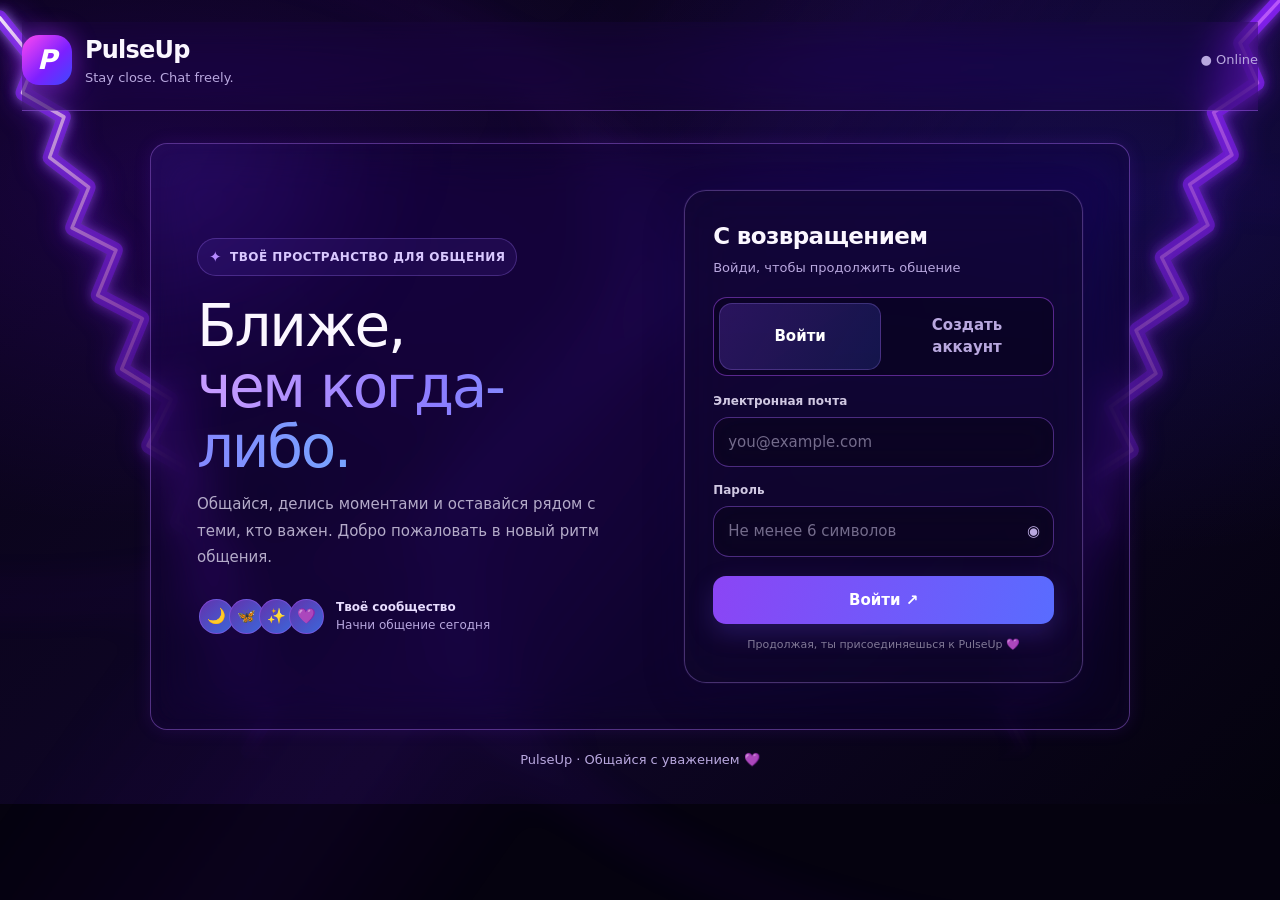
==== index.html @ d30b43d0 "Add files via upload" ====
<!DOCTYPE html>

<html lang="ru">

<head>

  <meta charset="UTF-8" />

  <meta name="viewport" content="width=device-width, initial-scale=1" />

  <meta name="theme-color" content="#101525" />

  <title>PulseUp — Messenger</title>

  <style>

    :root {
      color-scheme: dark;
      --bg: #090711;
      --panel: rgba(22, 17, 39, .76);
      --panel-solid: #171126;
      --text: #f8f5ff;
      --muted: #a9a0c2;
      --accent: #9b5cff;
      --accent2: #4e7cff;
      --border: rgba(183, 145, 255, .22);
      --field: rgba(8, 7, 18, .68);
      --bubble: rgba(47, 36, 75, .82);
      --shadow: 0 24px 90px rgba(0,0,0,.38);
    }
    * { box-sizing: border-box; }
    html { min-height: 100%; }
    body {
      margin: 0; min-height: 100vh; color: var(--text);
      background:
        radial-gradient(ellipse at 8% 12%, rgba(111, 52, 211, .24), transparent 38%),
        radial-gradient(ellipse at 92% 24%, rgba(49, 96, 230, .19), transparent 35%),
        radial-gradient(ellipse at 50% 100%, rgba(143, 54, 209, .11), transparent 42%),
        var(--bg);
      font: 15px/1.5 Inter, ui-sans-serif, system-ui, -apple-system, BlinkMacSystemFont, "Segoe UI", sans-serif;
    }
    body::before {
      content: ""; position: fixed; inset: 0; pointer-events: none; opacity: .22;
      background-image: linear-gradient(rgba(255,255,255,.025) 1px, transparent 1px),
                        linear-gradient(90deg, rgba(255,255,255,.025) 1px, transparent 1px);
      background-size: 44px 44px;
      mask-image: linear-gradient(to bottom, black, transparent 85%);
    }
    button, input { font: inherit; }
    button { cursor: pointer; transition: transform .18s ease, filter .18s ease, box-shadow .18s ease; }
    button:hover { filter: brightness(1.1); }
    button:active { transform: translateY(1px) scale(.99); }
    .shell { max-width: 1100px; margin: 0 auto; padding: 24px; position: relative; z-index: 1; }
    header {
      display: flex; align-items: center; gap: 13px; padding: 10px 0 22px;
      border-bottom: 1px solid var(--border);
    }
    .logo {
      display: grid; place-items: center; width: 50px; height: 50px; flex: 0 0 50px;
      border-radius: 17px; background: linear-gradient(135deg, #853cff, #3e72ff);
      color: #fff; font-size: 27px; font-weight: 900; font-style: italic;
      box-shadow: 0 0 34px rgba(126, 74, 255, .36);
    }
    h1 { font-size: 24px; margin: 0; letter-spacing: -.8px; }
    .muted { color: var(--muted); font-size: 13px; }
    .grow { flex: 1; min-width: 0; }
    .header-status { display: inline-flex; align-items: center; gap: 7px; white-space: nowrap; }
    .online-dot { width: 7px; height: 7px; display: inline-block; border-radius: 50%; background: #57e6a5; box-shadow: 0 0 12px rgba(87,230,165,.75); }
    .card {
      background: var(--panel); border: 1px solid var(--border); border-radius: 26px;
      padding: 26px; margin-top: 24px; box-shadow: var(--shadow);
      backdrop-filter: blur(22px); -webkit-backdrop-filter: blur(22px);
    }
    #auth {
      position: relative; overflow: hidden; max-width: 980px; margin: 32px auto 0;
      display: grid; grid-template-columns: minmax(0, 1fr) minmax(320px, .88fr);
      gap: 34px; align-items: center; padding: clamp(22px, 4vw, 46px);
    }
    #auth::before {
      content: ""; position: absolute; width: 330px; height: 330px; border-radius: 50%;
      background: rgba(117, 58, 255, .12); filter: blur(70px); left: -160px; top: -170px; pointer-events: none;
    }
    .auth-intro, .auth-form-panel { position: relative; z-index: 1; min-width: 0; }
    .eyebrow {
      display: inline-flex; align-items: center; gap: 8px; padding: 7px 11px;
      color: #d9c8ff; border: 1px solid rgba(168,124,255,.28);
      background: rgba(125,76,255,.10); border-radius: 999px; font-size: 12px; font-weight: 700;
      letter-spacing: .04em; text-transform: uppercase;
    }
    .eyebrow .spark { color: #b68aff; font-size: 15px; }
    .hero-title { margin: 20px 0 14px; font-size: clamp(36px, 5vw, 58px); line-height: 1.04; letter-spacing: -2.3px; }
    .gradient-text { background: linear-gradient(100deg, #c59bff 5%, #8b7cff 52%, #77a5ff 100%); color: transparent; background-clip: text; -webkit-background-clip: text; }
    .hero-copy { max-width: 420px; color: #b4abc9; font-size: 15px; line-height: 1.75; margin: 0; }
    .preview-stack { margin-top: 28px; display: flex; align-items: center; gap: 12px; }
    .avatar-stack { display: flex; padding-left: 2px; }
    .avatar {
      width: 35px; height: 35px; border: 2px solid #171126; border-radius: 50%;
      display: grid; place-items: center; margin-left: -5px; font-size: 15px;
      background: linear-gradient(135deg, #6332ad, #3b67d9);
    }
    .avatar:first-child { margin-left: 0; }
    .preview-caption { font-size: 12px; color: var(--muted); }
    .auth-form-panel {
      background: rgba(10, 8, 20, .45); border: 1px solid rgba(192,168,255,.16);
      border-radius: 22px; padding: clamp(19px, 3vw, 28px);
    }
    h2 { margin: 0 0 5px; font-size: 23px; letter-spacing: -.6px; }
    .form-subtitle { margin-bottom: 19px; }
    .tabs { display: flex; gap: 5px; margin: 18px 0 16px; padding: 5px; border: 1px solid var(--border); border-radius: 14px; background: rgba(4,4,12,.34); }
    .tabs button {
      flex: 1; background: transparent; color: var(--muted); border: 1px solid transparent;
      border-radius: 10px; padding: 10px 12px; font-weight: 700; box-shadow: none;
    }
    .tabs button.active { background: linear-gradient(120deg, rgba(126,67,235,.28), rgba(63,100,229,.20)); border-color: rgba(170,132,255,.25); color: #fff; }
    label { display: block; color: #d0c8e2; font-size: 12px; font-weight: 650; margin: 14px 0 7px; }
    input {
      width: 100%; min-width: 0; color: var(--text); background: var(--field);
      border: 1px solid rgba(173,153,219,.2); border-radius: 13px; padding: 13px 14px; outline: none;
      transition: border-color .2s, box-shadow .2s, background .2s;
    }
    input::placeholder { color: #746b8c; }
    select {
      width: 100%; min-width: 0; color: var(--text); background: var(--field);
      border: 1px solid rgba(173,153,219,.2); border-radius: 13px; padding: 13px 14px; outline: none;
      transition: border-color .2s, box-shadow .2s, background .2s;
    }
    select:focus { border-color: #9b70ff; box-shadow: 0 0 0 3px rgba(141,89,255,.13); background: rgba(14,10,26,.9); }
    input:focus { border-color: #9b70ff; box-shadow: 0 0 0 3px rgba(141,89,255,.13); background: rgba(14,10,26,.9); }
    .password-wrap { position: relative; }
    .password-wrap input { padding-right: 48px; }
    .password-toggle {
      position: absolute; right: 7px; top: 50%; transform: translateY(-50%);
      border: 0; background: transparent; box-shadow: none; color: var(--muted);
      padding: 7px; border-radius: 8px; line-height: 1;
    }
    .primary {
      background: linear-gradient(105deg, #8b45f5, #596cff); color: #fff; border: 0;
      border-radius: 13px; padding: 13px 17px; font-weight: 800; width: 100%;
      box-shadow: 0 9px 24px rgba(103,70,230,.25);
    }
    .primary:hover { box-shadow: 0 10px 30px rgba(103,70,230,.38); }
    button:disabled { opacity: .55; cursor: wait; }
    .secondary { background: var(--bubble); color: var(--text); border: 1px solid var(--border); box-shadow: none; }
    .actions { display: flex; gap: 8px; flex-wrap: wrap; }
    .hidden { display: none !important; }
    /* Keep native hidden state effective even when avatar classes set display:grid. */
    [hidden] { display: none !important; }
    .status { font-size: 13px; color: var(--muted); margin-top: 12px; overflow-wrap: anywhere; }
    #authStatus:not(:empty) { padding: 10px 12px; background: rgba(123,83,224,.10); border: 1px solid var(--border); border-radius: 11px; }
    .form-note { margin-top: 13px; text-align: center; color: #827997; font-size: 11px; }
    .messages {
      height: min(55vh, 500px); min-height: 260px; overflow-y: auto;
      display: flex; flex-direction: column; gap: 12px; padding: 20px 0;
    }
    .message { max-width: 85%; width: fit-content; overflow-wrap: anywhere; background: var(--bubble); border: 1px solid var(--border); padding: 11px 14px; border-radius: 16px 16px 16px 5px; }
    .message.mine { align-self: flex-end; background: linear-gradient(120deg, #6638b8, #4057bd); border-color: transparent; }
    .meta { color: #c8b5ff; font-size: 12px; margin-bottom: 4px; }
    .content { white-space: pre-wrap; }
    .composer { display: flex; gap: 9px; }
    .composer input { flex: 1; }
    .composer button { min-width: 52px; }
    .topline { display: flex; align-items: center; gap: 12px; }
    footer { text-align: center; margin: 20px 0 4px; }

    .app-layout { display:grid; grid-template-columns:220px minmax(0,1fr); gap:18px; align-items:start; }
    .app-sidebar { border:1px solid var(--border); border-radius:20px; padding:16px; background:rgba(8,7,18,.38); min-width:0; }
    .sidebar-brand { font-weight:850; font-size:17px; margin:2px 0 18px; }
    .nav-button { display:flex; align-items:center; gap:10px; width:100%; text-align:left; padding:12px; margin:5px 0; border-radius:12px; color:var(--muted); background:transparent; border:1px solid transparent; }
    .nav-button.active { color:#fff; background:linear-gradient(120deg,rgba(126,67,235,.28),rgba(63,100,229,.20)); border-color:var(--border); }
    .sidebar-user { display:flex; align-items:center; gap:10px; margin-top:20px; padding-top:16px; border-top:1px solid var(--border); min-width:0; }
    .sidebar-avatar { width:42px;height:42px;flex:0 0 42px;border-radius:50%;object-fit:cover;display:grid;place-items:center;background:linear-gradient(135deg,#853cff,#3e72ff);font-size:18px; }
    .sidebar-user-name { font-weight:750; overflow-wrap:anywhere; }
    .app-main { min-width:0; }
    #chat .topline { margin-bottom:8px; }
    #profileView .profile-card { margin-top:0; }
    #profileView .profile-editor { margin-top:16px; }
    @media(max-width:760px) { .app-layout { grid-template-columns:1fr; } .app-sidebar { display:flex; flex-wrap:wrap; align-items:center; gap:6px; padding:10px; } .sidebar-brand { width:100%; margin:2px 4px 5px; } .nav-button { width:auto; flex:1 1 calc(50% - 6px); justify-content:center; margin:0; } .sidebar-user { display:none; } .app-sidebar #logout { width:auto !important; flex:1 1 100%; margin-top:4px !important; } }
    @media(min-width:761px) { .app-layout { grid-template-columns:230px minmax(0,1fr); } .app-sidebar { position:sticky; top:16px; } .nav-button { min-height:44px; } #navProfile { margin-top:8px; } }
    .profile-card { display:grid; grid-template-columns: 84px minmax(0,1fr); gap:16px; align-items:center; margin:18px 0 8px; padding:16px; border:1px solid var(--border); border-radius:18px; background:rgba(8,7,18,.32); }
    .profile-avatar { width:84px; height:84px; border-radius:50%; object-fit:cover; display:grid; place-items:center; background:linear-gradient(135deg,#853cff,#3e72ff); border:2px solid rgba(192,168,255,.35); font-size:30px; }
    .profile-fields { display:grid; grid-template-columns:1fr 1fr; gap:0 12px; }
    .profile-fields .full { grid-column:1 / -1; }
    .profile-actions { display:flex; flex-wrap:wrap; gap:8px; margin-top:12px; }
    .profile-actions button { padding:9px 12px; }
    .profile-editor { margin:12px 0; padding:16px; border:1px solid var(--border); border-radius:16px; background:rgba(8,7,18,.28); }
    .profile-editor textarea { width:100%; color:var(--text); background:var(--field); border:1px solid rgba(173,153,219,.2); border-radius:13px; padding:12px 14px; resize:vertical; font:inherit; }
    .profile-editor input[type=file] { padding:9px; }
    .profile-name { font-size:18px; font-weight:800; overflow-wrap:anywhere; }
    @media(max-width:520px) { .profile-fields { grid-template-columns:1fr; } .profile-fields .full { grid-column:auto; } .profile-card { grid-template-columns:68px minmax(0,1fr); } .profile-avatar { width:68px;height:68px; } }

    @media (max-width: 760px) {
      .shell { padding: 15px; }
      #auth { grid-template-columns: 1fr; gap: 22px; margin-top: 20px; padding: 23px; }
      .auth-intro { text-align: center; }
      .hero-title { font-size: clamp(35px, 10vw, 48px); letter-spacing: -1.5px; margin-top: 15px; }
      .hero-copy { margin: 0 auto; max-width: 440px; }
      .preview-stack { justify-content: center; margin-top: 18px; }
      .auth-form-panel { padding: 20px; }
    }
    @media (max-width: 420px) {
      .shell { padding: 11px; }
      header { gap: 10px; padding-bottom: 16px; }
      .logo { width: 43px; height: 43px; flex-basis: 43px; border-radius: 14px; }
      h1 { font-size: 21px; }
      .header-status { font-size: 11px; }
      #auth { padding: 17px; border-radius: 21px; }
      .auth-form-panel { padding: 16px; }
      .messages { height: 52vh; min-height: 220px; }
      .composer button { padding: 10px 12px; }
    }
    /* Более плавный и цельный интерфейс */
    :root { scroll-behavior: smooth; }
    .card, .app-sidebar, .profile-card, .profile-editor, .auth-form-panel {
      transition: background-color .22s ease, border-color .22s ease, box-shadow .22s ease, transform .22s ease, opacity .22s ease;
    }
    .card { border-radius: 24px; }
    .app-layout { gap: 16px; }
    .app-sidebar { box-shadow: 0 14px 42px rgba(0,0,0,.16); }
    .nav-button { transition: color .2s ease, background .2s ease, border-color .2s ease, transform .2s ease; }
    .nav-button:hover { transform: translateX(2px); background: rgba(135,91,235,.12); }
    .profile-avatar, .sidebar-avatar { overflow:hidden; object-fit:cover; transition: opacity .2s ease, transform .2s ease, border-color .2s ease; }
    .profile-avatar:not([hidden]) { animation: avatar-in .24s ease both; }
    .sidebar-avatar:not([hidden]) { animation: avatar-in .24s ease both; }
    @keyframes avatar-in { from { opacity:.35; transform:scale(.96); } to { opacity:1; transform:scale(1); } }
    .profile-card { box-shadow: 0 12px 34px rgba(0,0,0,.12); }
    .profile-editor { animation: panel-in .2s ease both; }
    @keyframes panel-in { from { opacity:0; transform:translateY(6px); } to { opacity:1; transform:translateY(0); } }
    .messages { scroll-behavior:smooth; scrollbar-width:thin; scrollbar-color:rgba(155,92,255,.45) transparent; }
    .message { transition: transform .16s ease, border-color .16s ease; }
    .message:hover { transform: translateY(-1px); }
    input, textarea, button { -webkit-tap-highlight-color: transparent; }
    button:focus-visible, input:focus-visible, textarea:focus-visible { outline:2px solid rgba(174,132,255,.85); outline-offset:2px; }
    @media (max-width:760px) {
      .app-layout { gap:10px; }
      .app-sidebar { border-radius:17px; }
      .app-main > .card { padding:17px; }
      .nav-button:hover { transform:translateY(-1px); }
    }
    @media (prefers-reduced-motion: reduce) {
      *, *::before, *::after { animation-duration: .01ms !important; transition-duration: .01ms !important; }
    }

    /* Responsive polish: desktop sidebar, compact mobile navigation, no profile panel above chat. */
    .app-layout { align-items: start; }
    .app-sidebar { min-width: 0; }
    .app-main, #chatView, #profileView { min-width: 0; }
    .profile-card { min-width: 0; }
    .profile-card > .grow { min-width: 0; }
    .profile-name, #profileUsername, #profileBio { overflow-wrap: anywhere; }
    .profile-avatar, .sidebar-avatar { flex-shrink: 0; }
    .mobile-bottom-nav { display: none; }

    .people-results,.post-list{display:grid;gap:12px;margin-top:16px}.person-card,.post-card{display:flex;gap:12px;align-items:flex-start;padding:14px;border:1px solid var(--border);border-radius:16px;background:rgba(8,7,18,.3);min-width:0}.person-card img,.person-avatar{width:48px;height:48px;flex:0 0 48px;object-fit:cover;border-radius:50%;display:grid;place-items:center;background:linear-gradient(135deg,#853cff,#3e72ff)}.person-info{flex:1;min-width:0;overflow-wrap:anywhere}.person-actions{display:flex;gap:8px;flex-wrap:wrap}.post-card{display:block}.post-meta{font-size:12px;color:var(--muted);margin-bottom:8px}.post-body{white-space:pre-wrap;overflow-wrap:anywhere;line-height:1.55}.post-author{font-weight:750}
    @media(max-width:760px){.mobile-bottom-nav{grid-template-columns:repeat(4,minmax(0,1fr))}.mobile-nav-button{font-size:10px;padding:4px 1px}.mobile-nav-button span:first-child{font-size:18px}.app-main{padding-bottom:calc(82px + env(safe-area-inset-bottom))}}

    @media (max-width: 760px) {
      body { padding-bottom: calc(76px + env(safe-area-inset-bottom)); }
      .shell { width: 100%; padding: 10px; }
      #chat { margin-top: 12px; padding: 12px; border-radius: 20px; }
      .app-layout { grid-template-columns: minmax(0, 1fr); gap: 10px; }
      .app-sidebar {
        position: relative; z-index: 3;
        display: flex; flex-wrap: wrap; justify-content: space-between; align-items: center;
        gap: 7px; padding: 8px 10px; border-radius: 16px;
        backdrop-filter: blur(18px); background: rgba(15, 11, 28, .94);
      }
      .sidebar-brand { width: auto; margin: 0 3px 0; font-size: 16px; }
      .app-sidebar .nav-button, .app-sidebar .sidebar-user { display: none !important; }
      .app-sidebar #logout { width: auto !important; min-height: 38px; flex: initial; margin: 0 !important; padding: 7px 11px; white-space: nowrap; }
      .mobile-bottom-nav {
        position: fixed; display: grid; grid-template-columns: repeat(3, minmax(0,1fr));
        left: 0; right: 0; bottom: 0; z-index: 50;
        padding: 7px 10px calc(7px + env(safe-area-inset-bottom));
        border-top: 1px solid rgba(183,145,255,.24);
        background: rgba(14,10,27,.94); backdrop-filter: blur(22px); -webkit-backdrop-filter: blur(22px);
        box-shadow: 0 -10px 35px rgba(0,0,0,.28);
      }
      .mobile-nav-button {
        display: flex; flex-direction: column; align-items: center; justify-content: center; gap: 3px;
        min-width: 0; min-height: 53px; padding: 5px 2px; border: 1px solid transparent;
        border-radius: 14px; background: transparent; color: var(--muted); font-size: 11px; font-weight: 650;
      }
      .mobile-nav-button span:first-child { font-size: 20px; line-height: 1.1; }
      .mobile-nav-button.active { color: #fff; background: linear-gradient(120deg, rgba(126,67,235,.28), rgba(63,100,229,.2)); border-color: rgba(170,132,255,.22); }
      .mobile-nav-button:focus-visible { outline: 2px solid var(--accent); outline-offset: 2px; }
      .app-main > .card { padding: 14px; border-radius: 18px; }
      #chatView .topline { gap: 8px; }
      #chatView h2, #profileView h2 { font-size: 20px; }
      .messages { height: min(58dvh, 520px); min-height: 200px; padding: 14px 0; }
      .message { max-width: 92%; padding: 10px 12px; }
      .composer { position: sticky; bottom: 6px; z-index: 2; padding: 5px 0; background: rgba(15, 11, 28, .9); backdrop-filter: blur(12px); }
      .composer input { min-width: 0; }
      .composer button { min-width: 46px; min-height: 44px; }
      .profile-card { grid-template-columns: 68px minmax(0,1fr); gap: 12px; padding: 13px; }
      .profile-avatar { width: 68px; height: 68px; font-size: 25px; }
      .profile-editor { padding: 12px; }
      .profile-editor input, .profile-editor textarea { font-size: 16px; }
      .profile-actions { display: grid; grid-template-columns: 1fr; }
      .profile-actions button { width: 100%; min-height: 42px; }
    }
    @media (max-width: 380px) {
      .shell { padding: 7px; }
      #chat { padding: 8px; }
      .nav-button { font-size: 12px; }
      .profile-card { grid-template-columns: 56px minmax(0,1fr); gap: 10px; }
      .profile-avatar { width: 56px; height: 56px; }
    }
    @media (prefers-reduced-motion: reduce) {
      :root { scroll-behavior: auto; }
      .messages { scroll-behavior: auto; }
    }

    /* Mobile-only layout fixes: preserve desktop layout. */
    @media screen and (max-width: 760px) {
      html, body { width: 100%; max-width: 100%; overflow-x: clip; }
      body { min-height: 100%; padding-bottom: 0 !important; }
      .shell { width: 100%; max-width: 100%; min-width: 0; margin: 0; padding: 8px 8px calc(92px + env(safe-area-inset-bottom)); }
      header { min-width: 0; gap: 9px; padding: 8px 2px 14px; }
      header h1 { font-size: 21px; }
      .app-layout { display: grid; grid-template-columns: minmax(0, 1fr) !important; width: 100%; min-width: 0; gap: 10px; }
      .app-sidebar, .app-main, .app-main > *, .card, #chatView, #postsView, #searchView, #friendsView, #profileView { width: 100%; max-width: 100%; min-width: 0; }
      .app-main { padding: 0 0 calc(92px + env(safe-area-inset-bottom)) !important; }
      .app-main > .card, .card { padding: 14px; margin-top: 10px; border-radius: 18px; }
      .mobile-bottom-nav {
        display: grid !important;
        grid-template-columns: repeat(5, minmax(0, 1fr)) !important;
        gap: 4px;
        position: fixed; left: 0; right: 0; bottom: 0; width: 100%;
        padding: 6px 8px calc(6px + env(safe-area-inset-bottom));
        box-sizing: border-box; z-index: 1000;
      }
      .mobile-nav-button { width: 100%; min-width: 0; min-height: 48px; padding: 5px 1px; font-size: clamp(10px, 2.8vw, 12px); white-space: normal; overflow-wrap: anywhere; }
      .mobile-nav-button span { max-width: 100%; }
      .profile-card { display: grid; grid-template-columns: 64px minmax(0, 1fr); align-items: start; width: 100%; min-width: 0; gap: 12px; }
      .profile-card > * { min-width: 0; }
      .profile-avatar { width: 64px; height: 64px; max-width: 100%; }
      .profile-editor, .profile-fields, .profile-actions { width: 100%; min-width: 0; }
      .profile-fields { display: grid; grid-template-columns: minmax(0, 1fr) !important; gap: 12px; }
      .profile-fields > *, .profile-fields .full { width: 100%; min-width: 0; grid-column: 1 / -1; }
      input, textarea, select, button { max-width: 100%; }
      input:not([type="checkbox"]):not([type="radio"]), textarea, select { width: 100%; min-width: 0; font-size: 16px; }
      .profile-actions { display: grid; grid-template-columns: minmax(0, 1fr); gap: 8px; }
      .profile-actions button, .person-actions button { width: 100%; min-height: 44px; }
      .person-card { flex-wrap: wrap; width: 100%; min-width: 0; }
      .person-info { flex: 1 1 calc(100% - 64px); }
      .person-actions { width: 100%; }
      .post-card, .post-list, .people-results { width: 100%; min-width: 0; }
      .post-photo { display: block; width: 100%; max-width: 100%; height: auto; object-fit: contain; }
      #chat { width: 100%; max-width: 100%; min-width: 0; margin-top: 8px; padding: 10px; }
      .messages { min-width: 0; width: 100%; height: min(52dvh, 480px); min-height: 180px; }
      .composer { position: relative; bottom: auto; display: flex; flex-wrap: wrap; gap: 6px; width: 100%; min-width: 0; }
      .composer input, .composer textarea { flex: 1 1 140px; min-width: 0; }
      .composer button { flex: 0 0 auto; min-width: 44px; min-height: 44px; }
    }
    @media screen and (max-width: 380px) {
      .shell { padding-left: 6px; padding-right: 6px; }
      .app-main > .card, .card { padding: 11px; }
      .profile-card { grid-template-columns: 52px minmax(0, 1fr); gap: 9px; }
      .profile-avatar { width: 52px; height: 52px; }
      .mobile-nav-button { min-height: 46px; }
    }

  
    /* PulseUp compact VK-like music layout */
    #musicView{padding:18px;background:linear-gradient(145deg,rgba(17,15,39,.98),rgba(10,12,29,.98));border:1px solid rgba(150,112,255,.18)}
    #musicView>.topline h2{font-size:23px;margin:0;letter-spacing:-.3px}
    #musicView>.topline .muted{display:none}
    #musicAddToggle{box-shadow:0 0 22px rgba(132,77,255,.24)}
    #musicView .music-columns{display:grid;grid-template-columns:1fr 1fr;gap:16px;margin-top:14px;align-items:start}
    #musicView .music-pane{min-width:0;border:1px solid rgba(150,130,220,.17);border-radius:15px;background:rgba(9,11,29,.48);overflow:hidden}
    #musicView .music-pane-head{padding:14px 16px;border-bottom:1px solid rgba(150,130,220,.14);display:flex;align-items:center;justify-content:space-between;gap:8px}
    #musicView .music-pane-head h3{font-size:16px;margin:0;font-weight:650}
    #musicView .music-pane-body{padding:5px 10px 9px}
    #musicView #musicLibraryList{display:grid;grid-template-columns:1fr 1fr;gap:0 16px;margin-top:0!important}
    #musicView .music-track-row{display:grid;grid-template-columns:40px minmax(0,1fr) auto;gap:9px;align-items:center;min-width:0;padding:8px 2px;border-bottom:1px solid rgba(150,130,220,.10)}
    #musicView .music-cover{width:40px;height:40px;border-radius:8px;display:grid;place-items:center;background:linear-gradient(145deg,#8a45ff,#24234e);font-size:18px;overflow:hidden}
    #musicView .music-track-info{min-width:0;cursor:pointer}
    #musicView .music-track-title{font-size:13px;font-weight:600;white-space:nowrap;overflow:hidden;text-overflow:ellipsis;margin:0 0 3px}
    #musicView .music-track-meta{font-size:11px;white-space:nowrap;overflow:hidden;text-overflow:ellipsis;color:#9696c0}
    #musicView .music-track-actions{display:flex;align-items:center;gap:4px}
    #musicView .music-icon-button{width:30px;height:30px;min-width:30px;padding:0;border:0;background:transparent;color:#b9a7ff;border-radius:8px;font-size:19px;display:grid;place-items:center}
    #musicView .music-icon-button:hover{background:rgba(133,83,255,.17)}
    #musicView .music-tools{display:flex;gap:8px;align-items:center;margin:12px 0;flex-wrap:wrap}
    #musicView .music-tools input{flex:1;min-width:180px}
    #musicView .music-tools select{max-width:170px}
    #musicView .profile-actions[role="tablist"]{display:inline-flex;align-items:center;gap:4px!important;padding:4px;background:#202020;border-radius:12px;margin:12px 0 16px!important;max-width:100%;box-sizing:border-box}
    /* Keep music navigation tabs side-by-side on desktop and mobile. */
    #musicView .profile-actions[role="tablist"]{flex-direction:row!important;flex-wrap:nowrap!important;justify-content:flex-start!important;width:max-content!important;min-width:0!important}
    #musicView .profile-actions[role="tablist"] .music-section-tab{display:inline-flex!important;flex:0 0 auto!important;width:auto!important;max-width:none!important}
    #musicView .music-section-tab{border:0!important;border-radius:9px!important;padding:7px 12px!important;min-height:32px;font-size:14px;font-weight:500;line-height:1.1;white-space:nowrap;box-shadow:none!important}
    #musicView .music-section-tab.primary{background:#3b3b3b!important;color:#f5f5f5!important}
    #musicView .music-section-tab.secondary{background:transparent!important;color:#9b9b9b!important}
    #musicView .music-section-tab:focus-visible{outline:2px solid #9c78ff;outline-offset:2px}
    #musicView .music-pane .muted.empty{padding:12px;font-size:13px}
    #musicView #musicPlaylistsList .post-card{padding:10px;margin-bottom:7px}
    #musicView #musicNowPlaying{background:rgba(24,20,54,.9);border-color:rgba(150,112,255,.25)}
    @media(max-width:760px){#musicView .profile-actions[role="tablist"]{width:auto;max-width:100%;overflow-x:auto}#musicView .music-section-tab{padding:7px 10px!important;font-size:13px}#musicView .music-columns{grid-template-columns:1fr}#musicView #musicLibraryList{grid-template-columns:1fr}#musicView{padding:12px}#musicView .music-track-row{grid-template-columns:38px minmax(0,1fr) auto}}

  

/* PulseUp violet glass + lightning ambience */
html, body { background-color:#09051b !important; }
body { position:relative; isolation:isolate; }
body::before {
  content:""; position:fixed; inset:0; z-index:-1; pointer-events:none;
  background:
    url("data:image/svg+xml,%3Csvg xmlns='http://www.w3.org/2000/svg' viewBox='0 0 1600 1000' preserveAspectRatio='none'%3E%3Cdefs%3E%3Cfilter id='g'%3E%3CfeGaussianBlur stdDeviation='5'/%3E%3C/filter%3E%3C/defs%3E%3Cg fill='none' stroke='%239b4dff' stroke-linecap='round' stroke-linejoin='round'%3E%3Cpath d='M0 170 L90 130 122 65 180 94 230 12 258 70 310 44 350 0 M0 730 L95 690 125 625 170 654 220 570 245 620 300 590 355 500' stroke-width='3' opacity='.8'/%3E%3Cpath d='M1600 110 L1515 160 1480 220 1440 190 1385 275 1350 225 1300 285 1260 335 M1600 690 L1510 735 1475 800 1425 760 1380 850 1340 810 1290 890 1250 940' stroke-width='3' opacity='.8'/%3E%3Cpath d='M0 170 L90 130 122 65 180 94 230 12 258 70 310 44 350 0 M0 730 L95 690 125 625 170 654 220 570 245 620 300 590 355 500 M1600 110 L1515 160 1480 220 1440 190 1385 275 1350 225 1300 285 1260 335 M1600 690 L1510 735 1475 800 1425 760 1380 850 1340 810 1290 890 1250 940' stroke-width='11' opacity='.55' filter='url(%23g)'/%3E%3C/g%3E%3C/svg%3E") center/100% 100% no-repeat,
    radial-gradient(ellipse at 10% 20%, rgba(120,25,220,.30), transparent 42%),
    radial-gradient(ellipse at 90% 75%, rgba(75,25,210,.26), transparent 40%),
    linear-gradient(135deg,#10051e,#080a2b 60%,#10051e);
}
/* Interior panels become translucent frosted glass rather than opaque blocks. */
.sidebar, .side-panel, .main, .main-content, .content, .page, .app-shell,
.chat-list, .chat-window, .post-card, .post, .profile-card, .music-card,
section, .panel, .card {
  background-color:rgba(18, 9, 42, .48) !important;
  -webkit-backdrop-filter:blur(18px) saturate(135%);
  backdrop-filter:blur(18px) saturate(135%);
  border-color:rgba(166, 91, 255, .38);
}
.post-card, .post, .chat-list, .chat-window, .panel, .card {
  box-shadow:0 0 0 1px rgba(154,77,255,.08), 0 0 18px rgba(137,45,255,.12), inset 0 0 22px rgba(137,45,255,.035);
}
img.post-image, .post img, .post-media img, .post-image {
  max-width:100%; height:auto; object-fit:contain; display:block;
  border-radius:13px; border:1px solid rgba(178,111,255,.75);
  box-shadow:0 0 12px rgba(145,54,255,.22);
}


    /* PulseUp unified violet line-icon treatment */
    .pu-icon{width:20px;height:20px;display:inline-block;vertical-align:middle;stroke:currentColor;fill:none;stroke-width:1.8;stroke-linecap:round;stroke-linejoin:round}
    .pu-icon-button{display:inline-grid;place-items:center;width:38px;height:38px;flex:0 0 38px;border:1px solid rgba(145,91,255,.42);border-radius:12px;background:rgba(27,13,62,.55);color:#c4a2ff;cursor:pointer}
    .pu-icon-button:hover{background:rgba(112,55,220,.24);border-color:#a879ff}
    .conversation-delete{margin-left:2px;color:#ff9ab9;border-color:rgba(255,115,160,.35)}
    .conversation-avatar{border:1px solid rgba(165,119,255,.5);box-shadow:0 0 14px rgba(125,70,255,.13);overflow:hidden}
    .conversation-avatar img,.person-avatar img{width:100%;height:100%;object-fit:cover;border-radius:50%;cursor:pointer}
    .person-avatar,.person-card img{cursor:pointer}
    .post-author{cursor:pointer}
</style>


<style id="pulseup-mobile-fullscreen-fix">
/* Mobile-only canvas/layout corrections; desktop remains unchanged. */
@media screen and (max-width:760px) {
  html, body { width:100%; min-width:0; margin:0; padding:0; overflow-x:hidden; }
  body { min-height:100dvh; }
  .shell { width:100%; max-width:none !important; margin:0 !important; padding: max(12px, env(safe-area-inset-top)) 0 calc(100px + env(safe-area-inset-bottom)) !important; }
  header, .app-layout, footer { width:100%; max-width:none; margin-left:0; margin-right:0; }
  header { padding:12px 16px 16px; }
  .app-layout { display:block !important; padding:0 12px; min-width:0; }
  .app-sidebar { width:100%; min-width:0; }
  .app-main, #chatView, #profileView, #postsView, #searchView, #friendsView,
  .panel, .card, .profile-card, .profile-posts, .post-list, .people-results {
    width:100%; max-width:none; min-width:0;
  }
  .app-main { padding:0; }
  .profile-card { display:flex; flex-wrap:wrap; align-items:center; gap:14px; }
  .profile-card > *, .profile-card .grow { min-width:0; max-width:100%; }
  .profile-fields, .form-grid { grid-template-columns:minmax(0,1fr) !important; }
  input, textarea, select, button { max-width:100%; }
  input, textarea, select { width:100%; min-width:0; }
  button { white-space:normal; overflow-wrap:anywhere; }
  .mobile-bottom-nav {
    position:fixed !important; z-index:9999 !important;
    left:0 !important; right:0 !important; bottom:0 !important;
    width:100% !important; max-width:none !important;
    display:grid !important; grid-template-columns:repeat(5,minmax(0,1fr)) !important;
    gap:4px !important; margin:0 !important;
    padding:8px 8px calc(8px + env(safe-area-inset-bottom)) !important;
    box-sizing:border-box !important;
    background:rgba(13,9,27,.97) !important;
    border-top:1px solid rgba(164,116,255,.3);
    backdrop-filter:blur(18px);
  }
  .mobile-nav-button {
    width:100% !important; min-width:0 !important; max-width:none !important;
    min-height:62px; margin:0 !important; padding:7px 2px !important;
    display:flex !important; flex-direction:column !important;
    align-items:center !important; justify-content:center !important;
    gap:4px !important; border-radius:14px !important;
    font-size:clamp(11px,3.2vw,14px) !important; line-height:1.15;
    text-align:center !important; overflow-wrap:anywhere;
  }
  .mobile-nav-button span:first-child { font-size:22px; line-height:1.1; }
  footer { padding:8px 12px; margin:10px 0 0 !important; text-align:center; }
  #chatView { padding-bottom:12px; }
  #sendForm { display:flex; flex-wrap:nowrap; gap:8px; min-width:0; }
  #messageInput { flex:1 1 auto; width:1%; min-width:0; }
}
@media screen and (max-width:380px) {
  .shell { padding-bottom:calc(94px + env(safe-area-inset-bottom)) !important; }
  .app-layout { padding-left:8px; padding-right:8px; }
  .mobile-bottom-nav { gap:2px !important; padding-left:4px !important; padding-right:4px !important; }
  .mobile-nav-button { font-size:11px !important; }
}
</style>

<style id="pulseup-final-mobile-nav-fix">
@media screen and (max-width:760px) {
  .mobile-bottom-nav { display:grid !important; grid-template-columns:repeat(6,minmax(0,1fr)) !important; position:fixed !important; left:0 !important; right:0 !important; bottom:0 !important; width:100% !important; z-index:99999 !important; box-sizing:border-box !important; padding:7px 5px calc(7px + env(safe-area-inset-bottom)) !important; background:rgba(14,10,27,.97) !important; border-top:1px solid rgba(183,145,255,.35) !important; }
  .mobile-nav-button { display:flex !important; min-width:0 !important; width:100% !important; min-height:50px !important; padding:4px 1px !important; flex-direction:column !important; align-items:center !important; justify-content:center !important; gap:3px !important; font-size:clamp(9px,2.5vw,12px) !important; line-height:1.1 !important; }
  .mobile-nav-button span { display:block; max-width:100%; overflow-wrap:anywhere; }
  .shell { padding-bottom:calc(100px + env(safe-area-inset-bottom)) !important; }
  .app-main { padding-bottom:calc(16px + env(safe-area-inset-bottom)) !important; }
}
@media screen and (min-width:761px) { .mobile-bottom-nav { display:none !important; } }
</style>

<style id="pulseup-friends-mobile-overflow-fix">
/* Friends and people search: fit the entire view on phones without changing desktop. */
@media screen and (max-width: 760px) {
  #friendsView, #searchView { box-sizing:border-box !important; overflow:visible !important; }
  #friendsView .topline, #searchView .topline { display:flex; align-items:flex-start; gap:10px; min-width:0; flex-wrap:wrap; }
  #friendsView .topline .grow, #searchView .topline .grow { flex:1 1 180px; min-width:0; }
  #friendsView h2, #searchView h2 { font-size:clamp(18px,5vw,23px); overflow-wrap:anywhere; }
  #friendsView p, #searchView p { overflow-wrap:anywhere; }
  #friendsView #openPeopleSearch { width:100%; min-height:46px; white-space:normal; }
  #searchView input, #searchView select, #searchView button { box-sizing:border-box; }
  #searchView .people-results { display:grid; grid-template-columns:minmax(0,1fr); gap:10px; width:100%; min-width:0; }
  #searchView .person-card { display:grid; grid-template-columns:44px minmax(0,1fr); align-items:start; gap:10px; padding:11px; width:100%; min-width:0; box-sizing:border-box; }
  #searchView .person-card img, #searchView .person-avatar { width:44px; height:44px; min-width:44px; }
  #searchView .person-info { min-width:0; width:100%; overflow-wrap:anywhere; word-break:break-word; }
  #searchView .person-actions { grid-column:1 / -1; display:grid; grid-template-columns:repeat(2,minmax(0,1fr)); width:100%; min-width:0; gap:8px; }
  #searchView .person-actions button { min-width:0; width:100%; min-height:42px; padding:8px 6px; white-space:normal; overflow-wrap:anywhere; }
  #searchView .status, #friendsView .status { overflow-wrap:anywhere; }
}
@media screen and (max-width:380px) {
  #friendsView, #searchView { padding:10px !important; }
  #searchView .person-card { grid-template-columns:38px minmax(0,1fr); padding:9px; gap:8px; }
  #searchView .person-card img, #searchView .person-avatar { width:38px; height:38px; min-width:38px; }
  #searchView .person-actions { grid-template-columns:minmax(0,1fr); }
}

/* Compact VK-style conversation list */
.conversation-list{display:flex;flex-direction:column;gap:2px;margin:12px 0 16px;max-height:min(58vh,620px);overflow-y:auto;border-radius:14px}
.conversation-item{display:flex;align-items:center;gap:8px;width:100%;min-width:0;border-radius:12px}.conversation-row{display:flex;align-items:center;gap:12px;flex:1;width:auto;min-width:0;padding:10px 12px;border:0;border-radius:12px;background:transparent;color:inherit;text-align:left;cursor:pointer;transition:background .15s}
.conversation-row:hover,.conversation-row:focus-visible{background:rgba(255,255,255,.07);outline:none}
.conversation-row.active{background:rgba(139,92,246,.18);box-shadow:inset 3px 0 #9b72ff}
.conversation-avatar{width:46px;height:46px;flex:0 0 46px;border-radius:50%;display:flex;align-items:center;justify-content:center;background:linear-gradient(135deg,#8b5cf6,#43308a);font-size:18px;font-weight:700;color:#fff}
.conversation-row-copy{flex:1;min-width:0;display:flex;flex-direction:column;gap:4px}
.conversation-row-title{font-weight:650;font-size:14px;white-space:nowrap;overflow:hidden;text-overflow:ellipsis}
.conversation-row-subtitle{font-size:12px;opacity:.68;white-space:nowrap;overflow:hidden;text-overflow:ellipsis}
.conversation-row-preview{display:block;min-width:0;max-width:100%;font-size:12px;line-height:1.35;color:#e0d7f1;opacity:.86;white-space:nowrap;overflow:hidden;text-overflow:ellipsis}
.conversation-row-preview.is-empty{opacity:.48}
.conversation-row-meta{font-size:11px;opacity:.55;flex:0 0 auto;align-self:flex-start}
@media(max-width:600px){.conversation-list{max-height:none;overflow:visible;margin:8px -4px 14px}.conversation-item{gap:5px}.conversation-row{padding:9px 6px;gap:10px}.conversation-delete{width:36px;height:36px;flex-basis:36px}.conversation-avatar{width:44px;height:44px;flex-basis:44px}.conversation-row-title{font-size:14px}.conversation-row-subtitle{font-size:11px}.conversation-row-preview{font-size:12px}.conversation-tools{gap:6px!important}.conversation-tools button{flex:1 1 calc(50% - 6px);min-width:0;font-size:12px;padding:9px 7px}}
</style>


<style id="pulseup-soft-rounded-refresh">
  /* Softer, cohesive rounded visual language across the whole app */
  :root { --ui-radius: 16px; --ui-radius-sm: 12px; }
  button, input, textarea, select, .input, .field, .search-box,
  .profile-actions button, .music-section-tab {
    border-radius: 13px !important;
  }
  .card, .panel, .modal, .dialog, .dropdown, .menu, .toast,
  .music-pane, .music-track, .playlist-card, .profile-card,
  .friend-card, .conversation-list, .conversation-row, .chat-list,
  .post, .composer, .settings-card {
    border-radius: 17px !important;
  }
  .avatar, .music-cover, .track-cover, .user-avatar, .friend-avatar {
    border-radius: 50% !important;
    overflow: hidden;
  }
  #musicView .profile-actions[role="tablist"] {
    display: inline-flex !important;
    flex-direction: row !important;
    align-items: center !important;
    justify-content: flex-start !important;
    flex-wrap: nowrap !important;
    width: max-content !important;
    max-width: 100% !important;
    gap: 5px !important;
    padding: 4px !important;
    border-radius: 15px !important;
    box-sizing: border-box !important;
  }
  #musicView .music-section-tab {
    display: inline-flex !important;
    align-items: center !important;
    justify-content: center !important;
    flex: 0 0 auto !important;
    width: auto !important;
    min-width: 94px !important;
    min-height: 38px !important;
    padding: 8px 14px !important;
    border-radius: 12px !important;
    white-space: nowrap !important;
    line-height: 1.15 !important;
  }
  #musicView .music-section-tab[aria-selected="true"] {
    box-shadow: 0 3px 12px rgba(123, 78, 255, .22) !important;
  }
  button, .conversation-row, .music-track, .music-icon-button {
    transition: border-radius .16s ease, background-color .16s ease,
      border-color .16s ease, transform .16s ease, box-shadow .16s ease;
  }
  button:active { transform: scale(.985); }
  @media (max-width: 600px) {
    #musicView .profile-actions[role="tablist"] { flex-direction: row !important; }
    #musicView .music-section-tab {
      min-width: 88px !important;
      min-height: 36px !important;
      padding: 8px 11px !important;
      font-size: 14px !important;
    }
    .card, .panel, .music-pane, .friend-card, .profile-card { border-radius: 15px !important; }
    input, textarea, select { max-width: 100%; }
  }
  @media (prefers-reduced-motion: reduce) {
    button, .conversation-row, .music-track, .music-icon-button { transition: none !important; }
  }
</style>

<style id="pulseup-visible-violet-lightning-glass">
/* Strong, visible violet lightning + genuinely translucent glass surfaces */
html, body { background-color:#080416 !important; }
body {
  background-image:
    radial-gradient(ellipse at 12% 15%, rgba(111, 20, 210, .28), transparent 42%),
    radial-gradient(ellipse at 88% 20%, rgba(46, 48, 220, .22), transparent 40%),
    linear-gradient(135deg, #10051f 0%, #10092b 48%, #08091f 100%) !important;
  background-attachment: fixed !important;
  position: relative;
  isolation: isolate;
}
body::before {
  content:"";
  position:fixed;
  inset:0;
  z-index:-1;
  pointer-events:none;
  opacity:.82;
  background-image:
    url("data:image/svg+xml,%3Csvg xmlns='http://www.w3.org/2000/svg' viewBox='0 0 1600 1000' preserveAspectRatio='none'%3E%3Cdefs%3E%3Cfilter id='g' x='-80%25' y='-80%25' width='260%25' height='260%25'%3E%3CfeGaussianBlur stdDeviation='7' result='b'/%3E%3CfeMerge%3E%3CfeMergeNode in='b'/%3E%3CfeMergeNode in='SourceGraphic'/%3E%3C/feMerge%3E%3C/filter%3E%3C/defs%3E%3Cg fill='none' stroke-linecap='round' stroke-linejoin='round' filter='url(%23g)'%3E%3Cpath d='M110 0 L150 65 L118 92 L190 140 L155 188 L205 230 L172 278 L220 315 L185 360 L236 405 L205 460 L260 500' stroke='%237c22ff' stroke-width='3'/%3E%3Cpath d='M110 0 L150 65 L118 92 L190 140 L155 188 L205 230 L172 278 L220 315 L185 360 L236 405 L205 460 L260 500' stroke='%23d7a6ff' stroke-width='1.3'/%3E%3Cpath d='M1490 0 L1440 55 L1474 94 L1392 140 L1435 183 L1360 225 L1398 274 L1320 322 L1362 366 L1308 414 L1340 456 L1272 510' stroke='%237c22ff' stroke-width='3'/%3E%3Cpath d='M1490 0 L1440 55 L1474 94 L1392 140 L1435 183 L1360 225 L1398 274 L1320 322 L1362 366 L1308 414 L1340 456 L1272 510' stroke='%23d7a6ff' stroke-width='1.3'/%3E%3Cpath d='M0 690 L70 650 L42 620 L122 578 L95 540 L165 495 L140 455 L205 420' stroke='%236d19ff' stroke-width='3'/%3E%3Cpath d='M1600 670 L1528 635 L1560 598 L1480 560 L1512 522 L1445 485 L1470 445 L1408 408' stroke='%236d19ff' stroke-width='3'/%3E%3C/g%3E%3C/svg%3E");
  background-size:100% 100%;
  background-repeat:no-repeat;
  filter:drop-shadow(0 0 16px rgba(130,36,255,.55));
}
/* Override earlier opaque panel backgrounds */
.app-shell, .app, .layout, .sidebar, .side-panel, .main, .main-content,
.content, .page, .chat-list, .chat-window, .post-card, .post, .profile-card,
.music-card, section, .panel, .card, .composer, .messages-panel, .feed,
header, nav {
  background-color:rgba(24, 9, 52, .34) !important;
  -webkit-backdrop-filter:blur(22px) saturate(145%) !important;
  backdrop-filter:blur(22px) saturate(145%) !important;
  border-color:rgba(173, 104, 255, .43) !important;
}
.sidebar, .side-panel, .main, .main-content, .content, .page, .app-shell {
  box-shadow:0 0 22px rgba(121, 38, 255, .10), inset 0 0 26px rgba(145, 67, 255, .045);
}
.chat-list, .chat-window, .post-card, .post, .profile-card, .music-card,
.composer, .messages-panel, .feed, .panel, .card {
  box-shadow:0 0 0 1px rgba(167, 92, 255, .10), 0 0 22px rgba(125, 34, 255, .15), inset 0 0 24px rgba(139, 64, 255, .055);
}
input, textarea, select, .input, .text-input {
  background:rgba(10, 5, 28, .38) !important;
  -webkit-backdrop-filter:blur(14px) !important;
  backdrop-filter:blur(14px) !important;
  border-color:rgba(167, 92, 255, .48) !important;
}
</style>

<style id="pulseup-unread-counter-style">
  #navChat {display:flex;align-items:center;justify-content:space-between;gap:12px;}
  .unread-badge{display:inline-flex;align-items:center;justify-content:center;min-width:21px;height:21px;padding:0 6px;box-sizing:border-box;border-radius:999px;background:linear-gradient(135deg,#b45cff,#713cff);color:#fff;font-size:11px;font-weight:800;line-height:1;box-shadow:0 0 8px rgba(169,83,255,.72),0 0 18px rgba(130,60,255,.34);border:1px solid rgba(224,194,255,.7);vertical-align:middle;}
  .unread-badge.hidden{display:none!important}.mobile-unread-badge{min-width:17px;height:17px;font-size:10px;padding:0 4px;margin-left:3px;}
</style>
<style id="pulseup-gender-avatar-preview">
  .gender-avatar-preview{display:flex;align-items:center;gap:12px;margin-top:12px;padding:10px 12px;border:1px solid rgba(173,104,255,.34);border-radius:15px;background:rgba(18,9,42,.48)}
  .gender-avatar-preview img{width:58px;height:58px;flex:0 0 58px;display:block;object-fit:cover;border-radius:50%;border:1px solid rgba(190,135,255,.72);box-shadow:0 0 16px rgba(148,61,255,.24)}
  .gender-avatar-preview strong{display:block;font-size:13px;margin-bottom:3px}
  .gender-avatar-preview .muted{font-size:11px;line-height:1.4}
</style>

<style id="pulseup-neon-gender-select">
  #genderWrap > label { margin-bottom: 8px; }
  .gender-optional { color:#9e8bbf; font-size:11px; font-weight:500; margin-left:5px; }
  #genderSelect {
    width:100%; min-height:48px; box-sizing:border-box; padding:13px 44px 13px 14px;
    color:#f8f2ff !important; color-scheme:dark;
    background-color:rgba(13,7,31,.95) !important;
    background-image:
      linear-gradient(115deg,rgba(145,65,255,.17),rgba(62,91,231,.10)),
      url("data:image/svg+xml,%3Csvg xmlns='http://www.w3.org/2000/svg' width='18' height='18' viewBox='0 0 24 24' fill='none' stroke='%23d8b8ff' stroke-width='2.2' stroke-linecap='round' stroke-linejoin='round'%3E%3Cpath d='m6 9 6 6 6-6'/%3E%3C/svg%3E") !important;
    background-repeat:no-repeat,no-repeat !important;
    background-position:center,right 14px center !important;
    background-size:100% 100%,16px 16px !important;
    border:1px solid rgba(180,119,255,.72) !important;
    border-radius:15px !important; outline:none;
    box-shadow:0 0 0 1px rgba(136,70,255,.12),0 0 18px rgba(135,58,255,.12),inset 0 1px 0 rgba(255,255,255,.04) !important;
    appearance:none; -webkit-appearance:none; cursor:pointer;
    transition:border-color .18s ease,box-shadow .18s ease,background-color .18s ease;
  }
  #genderSelect:hover { border-color:rgba(203,157,255,.95) !important; box-shadow:0 0 0 1px rgba(163,92,255,.22),0 0 24px rgba(135,58,255,.2) !important; }
  #genderSelect:focus { border-color:#b98aff !important; box-shadow:0 0 0 3px rgba(146,79,255,.2),0 0 24px rgba(140,69,255,.26) !important; }
  #genderSelect option { background-color:#180d32 !important; color:#f7f0ff !important; }
  #genderSelect option:checked { background-color:#6230a6 !important; color:#fff !important; }
  .gender-avatar-preview {
    position:relative; overflow:hidden; margin-top:12px !important; padding:12px !important;
    border:1px solid rgba(170,108,255,.48) !important;
    background:linear-gradient(115deg,rgba(75,30,136,.32),rgba(28,35,91,.24)) !important;
    box-shadow:inset 0 0 22px rgba(145,70,255,.07),0 0 18px rgba(106,48,205,.10);
  }
  .gender-avatar-preview img { width:62px !important; height:62px !important; flex-basis:62px !important; object-fit:cover; border:1px solid rgba(201,158,255,.8) !important; box-shadow:0 0 18px rgba(148,61,255,.34) !important; }
  .gender-avatar-preview strong { color:#f1e5ff; }
  @media(max-width:760px) { #genderSelect { min-height:48px; } .gender-avatar-preview { padding:10px !important; } }

  /* Custom neon picker replaces the operating-system gray option popup. */
  #genderWrap { position:relative; }
  .gender-picker { position:relative; z-index:30; }
  .gender-native-select { position:absolute !important; width:1px !important; height:1px !important; padding:0 !important; margin:-1px !important; overflow:hidden !important; clip:rect(0,0,0,0) !important; white-space:nowrap !important; border:0 !important; opacity:0 !important; pointer-events:none !important; }
  .gender-select-button {
    width:100%; min-height:54px; display:grid; grid-template-columns:38px minmax(0,1fr) 18px; align-items:center; gap:11px;
    padding:8px 14px; border:1px solid rgba(179,112,255,.82); border-radius:15px;
    color:#faf5ff; text-align:left; font:inherit; font-size:14px; font-weight:650;
    background:linear-gradient(110deg,rgba(38,16,73,.96),rgba(13,13,45,.98));
    box-shadow:0 0 0 1px rgba(138,70,255,.15),0 0 18px rgba(133,53,255,.20),inset 0 1px 0 rgba(255,255,255,.07);
    transition:border-color .18s ease,box-shadow .18s ease,transform .18s ease;
  }
  .gender-select-button:hover,.gender-select-button[aria-expanded="true"] { border-color:#d1a4ff; box-shadow:0 0 0 1px rgba(181,122,255,.28),0 0 27px rgba(148,62,255,.30),inset 0 1px 0 rgba(255,255,255,.08); }
  .gender-select-button:focus-visible { outline:2px solid #d7b5ff; outline-offset:3px; }
  .gender-trigger-avatar { width:36px;height:36px;display:block;object-fit:cover;border-radius:50%;border:1px solid rgba(198,151,255,.85);box-shadow:0 0 13px rgba(139,62,255,.35); }
  .gender-select-button-text { overflow:hidden;text-overflow:ellipsis;white-space:nowrap; }
  .gender-select-chevron { width:18px;height:18px;fill:none;stroke:#d9bdff;stroke-width:2;stroke-linecap:round;stroke-linejoin:round;transition:transform .18s ease; }
  .gender-select-button[aria-expanded="true"] .gender-select-chevron { transform:rotate(180deg); }
  .gender-option-list {
    position:absolute; left:0; right:0; top:calc(100% + 7px); z-index:999;
    padding:6px; border:1px solid rgba(173,105,255,.72); border-radius:16px;
    background:linear-gradient(145deg,rgba(25,11,51,.99),rgba(9,10,35,.99));
    box-shadow:0 16px 38px rgba(0,0,0,.55),0 0 26px rgba(132,50,255,.25),inset 0 1px 0 rgba(255,255,255,.06);
    -webkit-backdrop-filter:blur(22px) saturate(150%); backdrop-filter:blur(22px) saturate(150%);
  }
  .gender-option-list[hidden] { display:none !important; }
  .gender-option {
    display:grid; width:100%; grid-template-columns:42px minmax(0,1fr) 18px; align-items:center; gap:10px;
    min-height:58px; padding:7px 9px; margin:2px 0; border:1px solid transparent; border-radius:11px;
    color:#f7f0ff; background:transparent; text-align:left; font:inherit; cursor:pointer;
    transition:background .16s ease,border-color .16s ease,box-shadow .16s ease;
  }
  .gender-option:hover,.gender-option:focus-visible { background:linear-gradient(100deg,rgba(144,60,255,.22),rgba(60,91,235,.16));border-color:rgba(176,118,255,.42);outline:none; }
  .gender-option[aria-selected="true"] { background:linear-gradient(105deg,rgba(135,55,241,.32),rgba(62,88,222,.20));border-color:rgba(193,142,255,.54);box-shadow:inset 0 0 16px rgba(142,67,255,.08); }
  .gender-option img { width:40px;height:40px;display:block;object-fit:cover;border-radius:50%;border:1px solid rgba(190,135,255,.75);box-shadow:0 0 13px rgba(148,61,255,.20); }
  .gender-option-copy { display:flex;flex-direction:column;gap:2px;min-width:0; }
  .gender-option-copy strong { font-size:13px;font-weight:750;line-height:1.25; }
  .gender-option-copy small { color:#a99bc8;font-size:11px;line-height:1.3; }
  .gender-option-check { opacity:0;color:#e2c8ff;font-size:17px;font-weight:900;text-align:center;text-shadow:0 0 9px #a85bff; }
  .gender-option[aria-selected="true"] .gender-option-check { opacity:1; }
  @media(max-width:760px) { .gender-option-list { max-height:min(48vh,340px); overflow-y:auto; } }
  @media(prefers-reduced-motion:reduce) { .gender-select-button,.gender-select-chevron,.gender-option { transition:none !important; } }
</style>


<style id="pulseup-online-presence-style">
  .presence-line {
    display:flex; align-items:center; gap:6px; min-width:0;
    font-size:11px; line-height:1.4; color:#a9a0c2;
    white-space:nowrap; overflow:hidden; text-overflow:ellipsis;
  }
  .presence-line::before {
    content:""; width:6px; height:6px; flex:0 0 6px;
    border-radius:50%; background:rgba(176,164,204,.55);
  }
  .presence-line.is-online { color:#8bf1c0; }
  .presence-line.is-online::before {
    background:#57e6a5; box-shadow:0 0 8px rgba(87,230,165,.8);
  }
  .presence-line.is-offline { color:#aaa0c1; }
  .presence-line.is-offline::before { background:#8f83aa; }
  .presence-line.is-unknown { color:#887d9e; }
  .presence-line.is-unknown::before { background:#776989; }
  #publicProfilePresence { margin:4px 0 8px; }
  @media(max-width:760px) {
    .presence-line { font-size:11px; }
    .conversation-row-subtitle.presence-line { max-width:100%; }
  }
</style>


<style id="pulseup-own-message-actions">
  .message-actions{display:flex;justify-content:flex-end;gap:6px;flex-wrap:wrap;margin-top:8px;opacity:.82}
  .message-action-button{font:inherit;font-size:11px;line-height:1.2;padding:5px 9px;border:1px solid rgba(172,119,255,.34)!important;border-radius:9px!important;background:rgba(60,28,115,.4)!important;color:#dbc8ff!important;cursor:pointer;box-shadow:none!important;white-space:nowrap}
  .message-action-button:hover{background:rgba(113,63,205,.35)!important;border-color:rgba(195,154,255,.7)!important}
  .message-action-button.is-save{color:#d5ffe8!important;border-color:rgba(83,230,165,.35)!important}
  .message-action-button.is-delete{color:#ffb4cb!important;border-color:rgba(255,115,160,.3)!important}
  .message-edit-form{margin-top:9px;min-width:min(280px,75vw)}
  .message-edit-form textarea{width:100%;max-width:100%;resize:vertical;min-height:68px;color:var(--text);background:rgba(12,7,29,.82)!important;border:1px solid rgba(172,119,255,.45)!important;border-radius:12px!important;padding:9px 10px;font:inherit;font-size:14px;}
  .message-edit-buttons{display:flex;justify-content:flex-end;gap:6px;margin-top:6px}
  @media(max-width:760px){.message-actions{opacity:1;gap:5px}.message-action-button{min-height:32px;padding:6px 9px;font-size:12px}.message-edit-form{min-width:0;width:100%}}
</style>

<style id="pulseup-direct-message-read-status">
  #messages .message-read-status {
    margin: 4px 3px 0; text-align: right; font-size: 11px; line-height: 1.2;
    color: rgba(211, 201, 235, .68); letter-spacing: .01em;
  }
  #messages .message-read-status.is-read { color: #bfa0ff; text-shadow: 0 0 9px rgba(160, 105, 255, .22); }
  @media (max-width: 760px) { #messages .message-read-status { font-size: 10px; margin-top: 3px; } }
</style>

<style id="pulseup-typing-indicator-style">
  .typing-indicator {
    min-height: 20px; padding: 0 4px 5px; margin-top: -2px;
    color: #cbb0ff; font-size: 12px; line-height: 1.35;
    text-shadow: 0 0 10px rgba(166, 100, 255, .28);
  }
  .typing-indicator[hidden] { display: none !important; }
  .typing-indicator:not([hidden])::after {
    content: " ···"; letter-spacing: 2px; color: #e1c7ff;
    animation: pulseup-typing-dots 1s ease-in-out infinite;
  }
  @keyframes pulseup-typing-dots {
    0%, 100% { opacity: .35; } 50% { opacity: 1; }
  }
  #chatView:not(.conversation-open) #typingIndicator { display:none !important; }
  @media (max-width:760px) { .typing-indicator { padding-left: 3px; font-size: 12px; } }
  @media (prefers-reduced-motion: reduce) { .typing-indicator:not([hidden])::after { animation:none; } }
</style>


<style id="pulseup-android-app-promo-style">
  .android-app-promo[hidden]{display:none!important}
  .android-app-promo{display:flex;align-items:center;gap:13px;position:relative;overflow:hidden;margin:10px 0 16px;padding:14px;border:1px solid rgba(184,132,255,.46);border-radius:18px;background:radial-gradient(ellipse at 8% 0%,rgba(145,68,255,.25),transparent 55%),linear-gradient(115deg,rgba(32,16,63,.92),rgba(12,13,37,.92));box-shadow:0 0 0 1px rgba(131,71,255,.08),0 8px 26px rgba(91,34,175,.18),inset 0 0 24px rgba(150,84,255,.06)}
  .android-app-promo:before{content:"";position:absolute;right:-35px;top:-58px;width:130px;height:130px;border-radius:50%;border:1px solid rgba(188,130,255,.20);box-shadow:0 0 30px rgba(138,68,255,.12);pointer-events:none}
  .android-app-promo-icon{display:grid;place-items:center;flex:0 0 50px;width:50px;height:50px;border-radius:15px;border:1px solid rgba(198,154,255,.45);background:linear-gradient(145deg,rgba(137,62,255,.48),rgba(42,32,95,.72));color:#f5eaff;font-size:27px;font-weight:900;text-shadow:0 0 16px rgba(196,144,255,.85);box-shadow:0 0 20px rgba(129,68,255,.18)}
  .android-app-promo-copy{flex:1;min-width:0;display:flex;flex-direction:column;gap:4px;position:relative;z-index:1}
  .android-app-promo-title{font-size:14px;font-weight:800;color:#f8f1ff;letter-spacing:.01em}
  .android-app-promo-desc{font-size:12px;line-height:1.45;color:#c1b0df}
  .android-app-promo-tag{align-self:flex-start;font-size:10px;font-weight:800;letter-spacing:.06em;text-transform:uppercase;color:#d8bdff;border:1px solid rgba(177,125,255,.34);background:rgba(123,63,211,.18);padding:3px 7px;border-radius:99px}
  .android-app-promo-actions{display:flex;align-items:center;gap:7px;position:relative;z-index:1}
  .android-app-download{display:inline-flex;align-items:center;justify-content:center;gap:7px;white-space:nowrap;text-decoration:none;color:#fff!important;font-size:12px;font-weight:800;padding:10px 12px;border-radius:11px;border:1px solid rgba(222,196,255,.32);background:linear-gradient(110deg,#853cf0,#5a5ded);box-shadow:0 5px 17px rgba(99,64,220,.26);transition:filter .18s,transform .18s}
  .android-app-download:hover{filter:brightness(1.12);transform:translateY(-1px)}
  .android-app-dismiss{display:grid;place-items:center;width:30px;height:30px;min-width:30px;padding:0;border:1px solid rgba(180,145,220,.2);border-radius:9px;background:rgba(10,7,25,.3);color:#bca9d6;font-size:19px;line-height:1;box-shadow:none}
  @media(max-width:560px){.android-app-promo{align-items:flex-start;gap:10px;padding:12px}.android-app-promo-icon{width:43px;height:43px;flex-basis:43px;font-size:23px}.android-app-promo-actions{width:100%;margin-left:53px;margin-top:-2px}.android-app-download{flex:1}.android-app-promo{flex-wrap:wrap}.android-app-promo-copy{flex-basis:calc(100% - 56px)}}
</style>


<style id="pulseup-profile-energy">
  /* Personalizable profile energy: backgrounds, accent glow, and subtle motion. */
  .profile-energy-panel { margin:16px 0; padding:16px; border-radius:20px; background:rgba(12,8,31,.58); border:1px solid rgba(180,125,255,.28); }
  .profile-energy-heading { display:flex; align-items:flex-start; justify-content:space-between; gap:12px; margin-bottom:14px; }
  .profile-energy-heading h3 { margin:0 0 3px; font-size:19px; }
  .profile-energy-heading p { margin:0; }
  .profile-energy-chip { color:#d8c2ff; font-size:9px; font-weight:800; letter-spacing:.15em; padding:6px 8px; border:1px solid rgba(178,129,255,.25); border-radius:999px; background:rgba(126,75,255,.12); white-space:nowrap; }
  .profile-energy-preview { position:relative; isolation:isolate; overflow:hidden; min-height:190px; border-radius:18px; border:1px solid rgba(200,157,255,.38); margin-bottom:20px; background:radial-gradient(ellipse at 50% 0%,rgba(126,63,255,.58),transparent 56%),radial-gradient(ellipse at 100% 100%,rgba(30,70,220,.38),transparent 54%),linear-gradient(145deg,#160c31,#08091e 72%) !important; box-shadow:0 12px 38px rgba(15,2,49,.35),0 0 23px color-mix(in srgb,var(--energy-accent,#a56bff) 18%,transparent); }
  .profile-energy-preview::before { content:""; position:absolute; z-index:-1; inset:-35%; background:radial-gradient(ellipse at 20% 35%,rgba(202,101,255,.28),transparent 34%),radial-gradient(ellipse at 75% 65%,rgba(50,90,255,.2),transparent 36%); opacity:.82; transition:opacity .25s; }
  .profile-energy-preview[data-energy-motion="true"]::before { animation:profile-energy-drift 11s ease-in-out infinite alternate; }
  .energy-preview-orbit { position:absolute; width:180px; height:180px; border:1px solid color-mix(in srgb,var(--energy-accent,#a56bff) 60%,transparent); border-radius:50%; right:-18px; top:-62px; box-shadow:0 0 24px color-mix(in srgb,var(--energy-accent,#a56bff) 22%,transparent),inset 0 0 25px rgba(130,72,255,.07); }
  .energy-preview-orbit::before,.energy-preview-orbit::after { content:""; position:absolute; border:1px solid rgba(213,173,255,.22); border-radius:50%; inset:16px; }
  .energy-preview-orbit::after { inset:34px; }
  .energy-preview-content { position:relative; z-index:1; padding:21px; }
  .energy-preview-avatar-wrap { display:grid; place-items:center; width:64px; height:64px; margin-bottom:10px; border-radius:50%; overflow:hidden; border:2px solid color-mix(in srgb,var(--energy-accent,#a56bff) 82%,white); background:linear-gradient(135deg,#6232ae,#1b3471); color:#fff; font-size:25px; box-shadow:0 0 21px color-mix(in srgb,var(--energy-accent,#a56bff) 38%,transparent); }
  .energy-preview-avatar-wrap img { width:100%; height:100%; object-fit:cover; border-radius:50%; }
  .profile-energy-preview[data-energy-avatar-glow="false"] .energy-preview-avatar-wrap { box-shadow:none; }
  .energy-preview-name { font-size:18px; font-weight:850; color:#fff; overflow-wrap:anywhere; text-shadow:0 1px 18px rgba(0,0,0,.4); }
  .energy-preview-subtitle { display:flex; align-items:center; gap:7px; margin-top:4px; color:#e1d7f7; font-size:12px; }
  .energy-preview-dot { width:7px; height:7px; border-radius:50%; background:#57e6a5; box-shadow:0 0 9px rgba(87,230,165,.65); }
  .energy-preview-pills { display:flex; flex-wrap:wrap; gap:6px; margin-top:14px; }
  .energy-preview-pills span { padding:5px 9px; border-radius:999px; font-size:11px; color:#f2eaff; background:rgba(7,5,22,.38); border:1px solid rgba(223,199,255,.16); backdrop-filter:blur(8px); }
  .energy-setting-block { margin-top:18px; }
  .energy-setting-title { display:flex; justify-content:space-between; align-items:baseline; gap:10px; flex-wrap:wrap; margin-bottom:10px; }
  .energy-setting-title strong { font-size:14px; }
  .energy-setting-title .muted { font-size:11px; }
  .energy-background-grid { display:grid; grid-template-columns:repeat(3,minmax(0,1fr)); gap:9px; }
  .energy-background-choice { min-width:0; padding:7px; border:1px solid rgba(183,145,255,.2); border-radius:13px; color:var(--text); background:rgba(9,6,23,.45); display:flex; align-items:center; gap:7px; text-align:left; font-size:12px; font-weight:650; }
  .energy-background-choice.selected { border-color:#b994ff; box-shadow:0 0 0 1px rgba(185,148,255,.28),0 0 17px rgba(132,68,255,.18); background:rgba(98,46,170,.22); }
  .energy-background-swatch { display:block; width:39px; height:31px; flex:0 0 39px; border-radius:8px; border:1px solid rgba(255,255,255,.18); }
  .energy-bg-cosmos { background:radial-gradient(circle at 70% 25%,#c258ff,transparent 25%),linear-gradient(145deg,#461f83,#131c59 58%,#07091d); }
  .energy-bg-sunset { background:radial-gradient(circle at 70% 25%,#ff9bcb,transparent 25%),linear-gradient(145deg,#57216d,#b34f82 55%,#19265a); }
  .energy-bg-ocean { background:radial-gradient(circle at 70% 25%,#57e9ff,transparent 25%),linear-gradient(145deg,#075e85,#14235e 60%,#060b22); }
  .energy-bg-aurora { background:radial-gradient(circle at 70% 25%,#78ffbf,transparent 25%),linear-gradient(145deg,#07564f,#15295e 58%,#070b20); }
  .energy-bg-neon { background:radial-gradient(circle at 70% 25%,#ff45d4,transparent 25%),linear-gradient(145deg,#561078,#32126e 55%,#09051c); }
  .energy-bg-void { background:radial-gradient(circle at 70% 25%,#5c6484,transparent 25%),linear-gradient(145deg,#25283c,#101222 62%,#05050b); }
  .energy-accent-choices { display:flex; gap:10px; flex-wrap:wrap; }
  .energy-accent-choice { width:38px; height:38px; padding:4px; display:grid; place-items:center; border-radius:50%; background:rgba(8,6,22,.4); border:1px solid rgba(174,144,223,.22); }
  .energy-accent-choice span { width:24px; height:24px; display:block; border-radius:50%; background:var(--swatch); box-shadow:0 0 13px color-mix(in srgb,var(--swatch) 55%,transparent); }
  .energy-accent-choice.selected { border-color:#fff; box-shadow:0 0 0 2px rgba(175,123,255,.45); }
  .energy-effect-options { margin-top:18px; border-top:1px solid rgba(183,145,255,.16); }
  .energy-toggle-row { display:flex; justify-content:space-between; align-items:center; gap:16px; margin:0; padding:13px 0; border-bottom:1px solid rgba(183,145,255,.13); cursor:pointer; }
  .energy-toggle-row span { display:flex; flex-direction:column; gap:3px; }
  .energy-toggle-row strong { font-size:13px; color:#f5edff; }
  .energy-toggle-row small { font-size:11px; color:var(--muted); font-weight:400; }
  .energy-toggle-row input { width:42px !important; height:23px; flex:0 0 42px; appearance:none; -webkit-appearance:none; border:1px solid rgba(185,148,255,.36) !important; border-radius:999px !important; background:rgba(62,50,85,.8) !important; padding:2px !important; cursor:pointer; transition:background .18s,border-color .18s; }
  .energy-toggle-row input::before { content:""; display:block; width:17px; height:17px; border-radius:50%; background:#b9aecb; transition:transform .18s,background .18s; }
  .energy-toggle-row input:checked { background:linear-gradient(100deg,#8e42ee,#4f71ff) !important; border-color:#ba91ff !important; }
  .energy-toggle-row input:checked::before { transform:translateX(18px); background:#fff; }
  .energy-action-row { margin-top:14px; }
  .profile-energy-surface { --energy-accent:#a56bff; position:relative; isolation:isolate; border-color:color-mix(in srgb,var(--energy-accent) 52%,transparent) !important; }
  .profile-energy-surface[data-energy-bg="cosmos"] { --energy-accent:#a56bff; background:radial-gradient(ellipse at 85% 5%,rgba(144,63,255,.32),transparent 48%),linear-gradient(145deg,rgba(39,17,78,.88),rgba(7,8,28,.92)) !important; }
  .profile-energy-surface[data-energy-bg="sunset"] { --energy-accent:#ff65c3; background:radial-gradient(ellipse at 80% 0%,rgba(255,92,174,.28),transparent 48%),linear-gradient(145deg,rgba(75,25,79,.9),rgba(31,14,48,.93) 60%,rgba(11,13,40,.94)) !important; }
  .profile-energy-surface[data-energy-bg="ocean"] { --energy-accent:#5f8fff; background:radial-gradient(ellipse at 84% 2%,rgba(43,165,255,.27),transparent 50%),linear-gradient(145deg,rgba(11,44,83,.9),rgba(8,12,37,.94)) !important; }
  .profile-energy-surface[data-energy-bg="aurora"] { --energy-accent:#53e5c0; background:radial-gradient(ellipse at 82% 0%,rgba(65,255,193,.22),transparent 48%),linear-gradient(145deg,rgba(8,58,62,.88),rgba(8,14,37,.94)) !important; }
  .profile-energy-surface[data-energy-bg="neon"] { --energy-accent:#ff65e1; background:radial-gradient(ellipse at 85% 4%,rgba(255,47,209,.27),transparent 48%),linear-gradient(145deg,rgba(63,15,82,.92),rgba(12,7,36,.95)) !important; }
  .profile-energy-surface[data-energy-bg="void"] { --energy-accent:#a4acc7; background:radial-gradient(ellipse at 84% 2%,rgba(143,153,187,.17),transparent 45%),linear-gradient(145deg,rgba(31,33,50,.94),rgba(7,8,17,.97)) !important; }
  .profile-energy-surface[data-energy-accent="violet"] { --energy-accent:#a56bff; }
  .profile-energy-surface[data-energy-accent="pink"] { --energy-accent:#ff65c3; }
  .profile-energy-surface[data-energy-accent="blue"] { --energy-accent:#5f8fff; }
  .profile-energy-surface[data-energy-accent="cyan"] { --energy-accent:#53e5ef; }
  .profile-energy-surface[data-energy-accent="gold"] { --energy-accent:#ffc56b; }
  #profileCardSurface { overflow:hidden; }
  #profileCardSurface[data-energy-motion="true"]::after { content:""; position:absolute; z-index:0; inset:-65%; pointer-events:none; background:radial-gradient(ellipse at 25% 40%,color-mix(in srgb,var(--energy-accent) 16%,transparent),transparent 42%); animation:profile-energy-drift 14s ease-in-out infinite alternate; }
  #profileCardSurface > * { position:relative; z-index:1; }
  #profileAvatar.energy-avatar-glow,#profileAvatarFallback.energy-avatar-glow,#publicProfileAvatar.energy-avatar-glow { box-shadow:0 0 0 2px color-mix(in srgb,var(--energy-accent,#a56bff) 74%,transparent),0 0 22px color-mix(in srgb,var(--energy-accent,#a56bff) 43%,transparent) !important; }
  #profileCardSurface[data-energy-avatar-glow="false"] #profileAvatar.energy-avatar-glow,#profileCardSurface[data-energy-avatar-glow="false"] #profileAvatarFallback.energy-avatar-glow,#publicProfilePanel[data-energy-avatar-glow="false"] #publicProfileAvatar.energy-avatar-glow { box-shadow:none !important; }
  #publicProfilePanel.profile-energy-surface { border-radius:24px; }
  #publicProfilePanel .public-profile-head { background:transparent !important; border-bottom:1px solid color-mix(in srgb,var(--energy-accent) 30%,transparent); }
  #publicProfilePanel #publicProfileAvatar { box-shadow:0 0 0 2px color-mix(in srgb,var(--energy-accent) 66%,transparent),0 0 25px color-mix(in srgb,var(--energy-accent) 36%,transparent); }
  @keyframes profile-energy-drift { from { transform:translate3d(-2%,0,0) rotate(-5deg); } to { transform:translate3d(3%,2%,0) rotate(6deg); } }
  @media (max-width:600px) {
    .profile-energy-panel { padding:12px; border-radius:16px; }
    .profile-energy-heading h3 { font-size:17px; }
    .profile-energy-preview { min-height:175px; }
    .energy-preview-content { padding:16px; }
    .energy-background-grid { grid-template-columns:repeat(2,minmax(0,1fr)); gap:7px; }
    .energy-background-choice { font-size:11px; padding:6px; gap:6px; }
    .energy-background-swatch { width:34px; height:28px; flex-basis:34px; }
    .energy-action-row { display:grid; grid-template-columns:1fr; }
    .energy-action-row button { width:100%; min-height:44px; }
  }
  @media (prefers-reduced-motion:reduce) { #profileEnergyPreview[data-energy-motion="true"]::before,#profileCardSurface[data-energy-motion="true"]::after { animation:none !important; } }
</style>

</head>

<body>

  <main class="shell">

    <header>

      <div class="logo">P</div>

      <div class="grow">

        <h1>PulseUp</h1>

        <div class="muted">Stay close. Chat freely.</div>

      </div>

      <div class="muted">● Online</div>

    </header>



    <section class="card" id="auth">
      <div class="auth-intro">
        <div class="eyebrow"><span class="spark">✦</span> ТВОЁ ПРОСТРАНСТВО ДЛЯ ОБЩЕНИЯ</div>
        <div class="hero-title">Ближе,<br><span class="gradient-text">чем когда-либо.</span></div>
        <p class="hero-copy">Общайся, делись моментами и оставайся рядом с теми, кто важен. Добро пожаловать в новый ритм общения.</p>
        <div class="preview-stack" aria-label="Участники PulseUp">
          <div class="avatar-stack">
            <span class="avatar">🌙</span>
            <span class="avatar">🦋</span>
            <span class="avatar">✨</span>
            <span class="avatar">💜</span>
          </div>
          <div class="preview-caption"><strong style="color:#e8ddff">Твоё сообщество</strong><br>Начни общение сегодня</div>
        </div>
      </div>

      <div class="auth-form-panel">
        <h2 id="authHeading">С возвращением</h2>
        <div class="muted form-subtitle" id="authSubtitle">Войди, чтобы продолжить общение</div>
        <div class="tabs">
          <button id="loginTab" class="active" type="button">Войти</button>
          <button id="registerTab" type="button">Создать аккаунт</button>
        </div>
        <form id="authForm">
          <div id="nameWrap" class="hidden">
            <label for="displayName">Как тебя называть?</label>
            <input id="displayName" maxlength="40" autocomplete="nickname" placeholder="Твоё имя в PulseUp" />
          </div>
          <div id="genderWrap" class="hidden">
            <label for="genderSelectButton">Пол <span class="gender-optional">необязательно</span></label>
            <div id="genderPicker" class="gender-picker">
              <button id="genderSelectButton" class="gender-select-button" type="button" aria-haspopup="listbox" aria-expanded="false" aria-controls="genderOptionList">
                <img id="genderTriggerAvatar" class="gender-trigger-avatar" src="avatar-neutral.png" alt="" />
                <span id="genderSelectButtonText" class="gender-select-button-text">Выбери вариант · можно пропустить</span>
                <svg class="gender-select-chevron" viewBox="0 0 24 24" aria-hidden="true"><path d="m6 9 6 6 6-6" /></svg>
              </button>
              <div id="genderOptionList" class="gender-option-list" role="listbox" aria-label="Выбор аватарки" hidden>
                <button type="button" class="gender-option" role="option" data-gender="" aria-selected="true">
                  <img src="avatar-neutral.png" alt="" />
                  <span class="gender-option-copy"><strong>Без выбора пола</strong><small>Космический знак вопроса</small></span>
                  <span class="gender-option-check" aria-hidden="true">✓</span>
                </button>
                <button type="button" class="gender-option" role="option" data-gender="male" aria-selected="false">
                  <img src="avatar-male.png" alt="" />
                  <span class="gender-option-copy"><strong>Мужской</strong><small>Неоновая мужская аватарка</small></span>
                  <span class="gender-option-check" aria-hidden="true">✓</span>
                </button>
                <button type="button" class="gender-option" role="option" data-gender="female" aria-selected="false">
                  <img src="avatar-female.png" alt="" />
                  <span class="gender-option-copy"><strong>Женский</strong><small>Неоновая женская аватарка</small></span>
                  <span class="gender-option-check" aria-hidden="true">✓</span>
                </button>
              </div>
              <select id="genderSelect" class="gender-native-select" autocomplete="sex" aria-hidden="true" tabindex="-1">
                <option value="" selected>Выбери вариант · можно пропустить</option>
                <option value="male">Мужской</option>
                <option value="female">Женский</option>
              </select>
            </div>
            <div id="genderAvatarPreview" class="gender-avatar-preview" aria-live="polite">
              <img id="genderAvatarPreviewImage" src="avatar-neutral.png" alt="Предпросмотр стандартной аватарки" />
              <div>
                <strong id="genderAvatarPreviewLabel">Универсальная аватарка PulseUp</strong>
                <div class="muted">Её можно заменить своей фотографией в профиле позже.</div>
              </div>
            </div>
          </div>
          <label for="email">Электронная почта</label>
          <input id="email" type="email" required autocomplete="email" placeholder="you@example.com" />
          <label for="password">Пароль</label>
          <div class="password-wrap">
            <input id="password" type="password" required minlength="6" autocomplete="current-password" placeholder="Не менее 6 символов" />
            <button class="password-toggle" id="passwordToggle" type="button" aria-label="Показать пароль" title="Показать пароль">◉</button>
          </div>
          <div style="margin-top:19px">
            <button id="authSubmit" class="primary" type="submit">Войти <span aria-hidden="true">↗</span></button>
          </div>
        </form>
        <div class="status" id="authStatus" role="status" aria-live="polite"></div>
        <div class="form-note">Продолжая, ты присоединяешься к PulseUp 💜</div>
      </div>
    </section>



    <section class="card hidden" id="chat">
      <aside class="android-app-promo" id="androidAppPromo" aria-label="Приложение PulseUp для Android" hidden>
        <div class="android-app-promo-icon" aria-hidden="true">P</div>
        <div class="android-app-promo-copy">
          <div class="android-app-promo-title">PulseUp для Android</div>
          <div class="android-app-promo-desc">Установи PulseUp на телефон — общайся с друзьями из отдельного приложения.</div>
          <span class="android-app-promo-tag">Бета-версия</span>
        </div>
        <div class="android-app-promo-actions">
          <a class="android-app-download" id="androidAppDownload" href="https://github.com/pulseup0/PulseUp-Android/releases/latest/download/PulseUp.apk" target="_blank" rel="noopener noreferrer"><span aria-hidden="true">↓</span> Скачать APK</a>
          <button class="android-app-dismiss" id="androidAppPromoDismiss" type="button" aria-label="Скрыть объявление" title="Скрыть">×</button>
        </div>
      </aside>
      <div class="app-layout">
        <aside class="app-sidebar" aria-label="Навигация PulseUp">
          <div class="sidebar-brand">💜 PulseUp</div>
          <button type="button" class="nav-button" id="navProfile">👤 Профиль</button>
          <button type="button" class="nav-button" id="navPosts">📰 Посты</button>
          <button type="button" class="nav-button active" id="navChat"><span>💬 Сообщения</span><span class="unread-badge hidden" id="unreadMessagesBadge" aria-label="Непрочитанные сообщения">0</span></button>
          <button type="button" class="nav-button" id="navFriends">👥 Друзья</button>
          <button type="button" class="nav-button" id="navMusic">🎵 Музыка</button>
          <button type="button" class="nav-button" id="navSearch">🔎 Поиск</button>
          <div class="sidebar-user">
            <img id="sidebarAvatar" class="sidebar-avatar" alt="" hidden />
            <div id="sidebarAvatarFallback" class="sidebar-avatar" aria-hidden="true">💜</div>
            <div class="grow"><div class="sidebar-user-name" id="sidebarName">Мой аккаунт</div><div class="muted">Твой аккаунт</div></div>
          </div>
          <button class="secondary" id="logout" type="button" style="width:100%;margin-top:12px">Выйти</button>
        </aside>
        <div class="app-main">
          <div id="chatView" class="card" style="margin-top:0">


      <div class="topline">

        <button type="button" id="backToConversationList" class="secondary" aria-label="Назад к списку чатов" style="display:none">← Все чаты</button>
        <div class="grow">

          <h2>💬 Сообщения</h2>

          <div class="muted">Выбери личный чат или создай новую группу</div>

        </div>


      </div>

      <div class="conversation-tools" style="display:flex;justify-content:flex-end;gap:8px;position:relative;margin:8px 0">
        <select id="conversationSelect" aria-label="Выбрать чат" style="display:none"><option value="">Выбери чат…</option></select>
        <button type="button" class="secondary chat-more-button" id="chatMoreButton" aria-haspopup="true" aria-expanded="false" aria-label="Действия с чатами" title="Действия">⋯</button>
        <div id="chatMoreMenu" class="chat-more-menu hidden" role="menu">
          <button type="button" role="menuitem" id="newDirectChat">＋ Новый чат</button>
          <button type="button" role="menuitem" id="newGroupChat">＋ Создать группу</button>
          <button type="button" role="menuitem" id="enableNotifications">🔔 Включить уведомления</button>
        </div>
      </div>
      <div class="muted" style="font-size:12px;margin-bottom:8px">Общего чата нет. Создай личную переписку или группу; для группы выбери участников из списка друзей.</div>
      <div id="conversationList" class="conversation-list" aria-label="Список переписок"></div>
      <div class="status" id="connection" aria-live="polite">Выбери личный чат — здесь появится статус собеседника.</div>

      <div class="messages" id="messages" aria-live="polite"></div>
      <div id="typingIndicator" class="typing-indicator" role="status" aria-live="polite" hidden></div>

      <form id="sendForm" class="composer">

        <input id="messageInput" maxlength="2000" placeholder="Напиши сообщение…" autocomplete="off" />
        <button type="button" id="attachChatPhoto" class="secondary" aria-label="Прикрепить фото, видео или APK" title="Фото, видео или APK">＋</button><input id="chatPhotoInput" type="file" accept="image/*,video/*,.apk,application/vnd.android.package-archive" hidden />
        <button id="recordVoiceButton" type="button" class="secondary" title="Записать голосовое" aria-label="Записать голосовое">🎙️</button>
        <button id="sendButton" type="submit" aria-label="Отправить">➤</button>

      </form>

      <div class="status" id="chatStatus" role="status"></div>

          </div>
      <section id="postsView" class="card hidden" aria-label="Лента публикаций">
        <div class="topline posts-topline"><div class="grow"><h2>📰 Посты</h2><div class="muted">Что нового у сообщества</div></div><div class="posts-actions"><button type="button" id="postsMoreButton" class="secondary chat-more-button" aria-label="Действия с публикациями" aria-haspopup="true" aria-expanded="false">⋯</button><div id="postsMoreMenu" class="chat-more-menu hidden" role="menu"><button type="button" id="openPostComposer" role="menuitem">＋ Новая публикация</button></div></div></div>
        <form id="postForm" class="profile-editor hidden post-composer"><label for="postText">Текст публикации</label><textarea id="postText" rows="3" maxlength="2000" placeholder="Что у тебя нового?"></textarea><label for="postPhotoInput">Фото (необязательно)</label><input id="postPhotoInput" type="file" accept="image/*" /><div class="profile-actions"><button class="primary" type="submit">Опубликовать</button><button class="secondary" type="button" id="cancelPostComposer">Отмена</button></div><div class="status" id="postStatus" role="status"></div></form>
        <div id="postsList" class="post-list"><p class="muted">Загружаем публикации…</p></div>
      </section>
      <section id="searchView" class="card hidden" aria-label="Поиск пользователей">
        <div class="topline"><div class="grow"><h2>🔎 Поиск людей</h2><div class="muted">Найди знакомых по имени или username</div></div></div>
        <form id="peopleSearchForm" class="profile-editor"><div class="profile-fields"><div class="full"><label for="peopleQuery">Имя или username</label><input id="peopleQuery" placeholder="Например, Анна или anna_01" autocomplete="off" /></div><div class="full"><label for="peopleBirthday">Дата рождения</label><input id="peopleBirthday" type="date" /></div></div><div class="profile-actions"><button class="primary" type="submit">Найти</button><button class="secondary" id="clearPeopleSearch" type="button">Очистить</button></div><div class="muted">Поиск по дате рождения доступен, если пользователь указал её в профиле.</div><div class="status" id="peopleSearchStatus" role="status"></div></form>
        <div id="peopleResults" class="people-results"><p class="muted">Начни вводить имя или username — результаты появятся автоматически.</p></div>
      </section>
      <section id="musicView" class="card hidden" aria-label="Музыка PulseUp">
        <div class="topline" style="align-items:center"><div class="grow"><h2>♫ Музыка</h2></div><button id="musicAddToggle" class="primary" type="button" aria-label="Добавить музыку" title="Добавить музыку" style="width:44px;height:44px;min-width:44px;padding:0;border-radius:50%;font-size:26px;line-height:1">＋</button></div>
        <div class="profile-actions" role="tablist" aria-label="Разделы музыки" style="margin:14px 0 16px;gap:8px"><button id="musicTabNew" class="primary music-section-tab" type="button" role="tab" aria-selected="true">Главная</button><button id="musicTabMine" class="secondary music-section-tab" type="button" role="tab" aria-selected="false">Моя музыка</button></div>
        <form id="musicUploadForm" class="profile-editor hidden">
          <div class="profile-fields">
            <div><label for="musicUploadTitle">Название трека *</label><input id="musicUploadTitle" maxlength="120" required placeholder="Название песни" /></div>
            <div><label for="musicUploadArtist">Исполнитель</label><input id="musicUploadArtist" maxlength="120" placeholder="Имя исполнителя" /></div>
            <div><label for="musicUploadGenre">Жанр</label><select id="musicUploadGenre"><option>Другое</option><option>Pop</option><option>Rock</option><option>Hip-hop</option><option>Electronic</option><option>Lo-fi</option><option>Jazz</option><option>Classical</option><option>Ambient</option><option>R&B</option><option>Soundtrack</option></select></div>
            <div><label for="musicUploadFile">Аудиофайл (до 20 МБ) *</label><input id="musicUploadFile" type="file" accept="audio/mpeg,audio/mp3,audio/mp4,audio/aac,audio/ogg,audio/wav,audio/x-wav,audio/webm,audio/flac" required /></div>
          </div>
          <div class="profile-actions"><button class="primary" type="submit">＋ Добавить трек</button></div>
          <div class="muted" style="font-size:12px">Загружай только аудио, на распространение которого у тебя есть права. Файлы доступны для прослушивания другим пользователям.</div>
          <div class="status" id="musicUploadStatus" role="status"></div>
        </form>
        <div class="music-tools"><input id="musicLibraryQuery" maxlength="120" aria-label="Поиск в библиотеке" placeholder="⌕ Поиск музыки…" /><select id="musicSort" aria-label="Сортировка"><option value="new">Сначала новые</option><option value="popular">Популярные</option><option value="mine">Мои треки</option><option value="favorites">Моя музыка</option></select><button class="secondary" id="musicReloadButton" type="button" title="Обновить">↻</button></div>
        <div id="musicLibraryStatus" class="status" role="status"></div>
        <div id="musicNowPlaying" class="card hidden" style="padding:12px;margin-top:16px"><div class="topline"><div class="grow"><h3 id="musicNowTitle">Сейчас играет</h3><div id="musicNowArtist" class="muted"></div></div><button class="secondary" id="musicStopButton" type="button">Остановить</button></div><audio id="musicAudioPlayer" controls preload="none" style="width:100%;margin-top:10px"></audio></div>
        <div class="music-columns"><section class="music-pane"><div class="music-pane-head"><h3>♙ Моя музыка</h3></div><div class="music-pane-body"><div id="musicMineList" class="post-list"><p class="muted">Загружаем…</p></div></div></section><section class="music-pane"><div class="music-pane-head"><h3>✧ Новинки</h3></div><div class="music-pane-body"><div id="musicLibraryList" class="post-list"><p class="muted">Загружаем…</p></div></div></section></div>
        <div class="profile-editor" style="margin-top:18px"><h3>🎶 Мои плейлисты</h3><form id="musicPlaylistForm"><label for="musicPlaylistTitle">Название нового плейлиста</label><div style="display:flex;gap:8px;flex-wrap:wrap"><input id="musicPlaylistTitle" maxlength="100" required placeholder="Например, Ночной вайб" style="flex:1;min-width:180px"/><button class="primary" type="submit">Создать</button></div></form><div id="musicPlaylistsList" class="post-list" style="margin-top:10px"></div></div>
      </section>
      <section id="friendsView" class="card hidden" aria-label="Друзья"><div class="topline"><div class="grow"><h2>👥 Друзья</h2><div class="muted">Находи людей и начинай личные чаты</div></div></div><p class="muted">Используй поиск, чтобы найти пользователя по имени или дате рождения. Нажми «Написать», чтобы открыть личный чат.</p><button class="primary" id="openPeopleSearch" type="button">🔎 Найти людей</button><h3 style="margin-top:18px">Мои друзья</h3><div id="friendsList" class="people-results"><p class="muted">Загружаем друзей…</p></div></section>
      <section id="publicProfileModal" class="public-profile-modal hidden" role="dialog" aria-modal="true" aria-label="Профиль пользователя">
        <div class="public-profile-panel profile-energy-surface" id="publicProfilePanel" data-energy-bg="cosmos" data-energy-accent="violet" data-energy-motion="true" data-energy-avatar-glow="true"><button type="button" id="closePublicProfile" class="secondary public-profile-close" aria-label="Закрыть профиль">×</button>
          <div class="public-profile-head"><img id="publicProfileAvatar" alt="Фото профиля"/><div><h2 id="publicProfileName">Профиль</h2><div id="publicProfileUsername" class="muted"></div><div id="publicProfilePresence" class="presence-line is-unknown" aria-live="polite">Статус пока неизвестен</div><p id="publicProfileBio" class="muted"></p><div class="profile-actions"><button type="button" id="publicProfileFriend" class="primary">＋ Добавить в друзья</button><button type="button" id="publicProfileMessage" class="secondary">Написать</button></div></div></div>
          <h3>Публикации</h3><div id="publicProfilePosts" class="post-list"></div><h3>Музыка</h3><div id="publicProfileMusic" class="post-list"></div>
        </div>
      </section>
      <div id="imageLightbox" class="image-lightbox hidden" role="dialog" aria-modal="true" aria-label="Просмотр изображения"><button type="button" id="closeImageLightbox" aria-label="Закрыть">×</button><img id="lightboxImage" alt="Изображение"></div>
      <section id="profileView" class="card hidden" aria-label="Профиль пользователя">
        <div class="topline"><div class="grow"><h2>Мой профиль</h2><div class="muted">Твои данные в PulseUp</div></div></div>
      <section class="profile-card profile-energy-surface" id="profileCardSurface" aria-label="Профиль пользователя">
        <img id="profileAvatar" class="profile-avatar" alt="Фото профиля" src="" hidden />
        <div id="profileAvatarFallback" class="profile-avatar" aria-hidden="true">💜</div>
        <div class="grow">
          <div class="profile-name" id="profileName">Твой профиль</div>
          <div class="muted" id="profileUsername">@username не задан</div>
          <div class="muted" id="profileBio">Добавь информацию о себе</div>
          <div class="profile-actions"><button class="secondary" id="editProfileButton" type="button">Редактировать профиль</button></div>
        </div>
      </section>
      <section id="profileEnergySection" class="profile-energy-panel profile-editor" aria-label="Энергия профиля">
        <div class="profile-energy-heading">
          <div><h3>✦ Энергия профиля</h3><p class="muted">Создай свой космический уголок</p></div>
          <span class="profile-energy-chip">PULSEUP STYLE</span>
        </div>
        <div id="profileEnergyPreview" class="profile-energy-preview profile-energy-surface" data-energy-bg="cosmos" data-energy-accent="violet" data-energy-motion="true" data-energy-avatar-glow="true">
          <div class="energy-preview-orbit" aria-hidden="true"></div>
          <div class="energy-preview-content">
            <div class="energy-preview-avatar-wrap"><img id="energyPreviewAvatar" alt="" hidden/><div id="energyPreviewAvatarFallback">✦</div></div>
            <div class="energy-preview-name" id="energyPreviewName">Твой профиль</div>
            <div class="energy-preview-subtitle"><span class="energy-preview-dot"></span> Твой космический уголок</div>
            <div class="energy-preview-pills"><span>✦ Фон</span><span>☼ Эффекты</span><span>◉ Аватар</span></div>
          </div>
        </div>
        <div class="energy-setting-block">
          <div class="energy-setting-title"><strong>Фон профиля</strong><span class="muted">Выбери атмосферу</span></div>
          <div class="energy-background-grid" id="energyBackgroundChoices">
            <button type="button" class="energy-background-choice selected" data-energy-bg="cosmos" aria-pressed="true"><span class="energy-background-swatch energy-bg-cosmos"></span><span>Космос</span></button>
            <button type="button" class="energy-background-choice" data-energy-bg="sunset" aria-pressed="false"><span class="energy-background-swatch energy-bg-sunset"></span><span>Закат</span></button>
            <button type="button" class="energy-background-choice" data-energy-bg="ocean" aria-pressed="false"><span class="energy-background-swatch energy-bg-ocean"></span><span>Океан</span></button>
            <button type="button" class="energy-background-choice" data-energy-bg="aurora" aria-pressed="false"><span class="energy-background-swatch energy-bg-aurora"></span><span>Аврора</span></button>
            <button type="button" class="energy-background-choice" data-energy-bg="neon" aria-pressed="false"><span class="energy-background-swatch energy-bg-neon"></span><span>Неон</span></button>
            <button type="button" class="energy-background-choice" data-energy-bg="void" aria-pressed="false"><span class="energy-background-swatch energy-bg-void"></span><span>Пустота</span></button>
          </div>
        </div>
        <div class="energy-setting-block">
          <div class="energy-setting-title"><strong>Цвет свечения</strong><span class="muted">Акцент профиля</span></div>
          <div class="energy-accent-choices" id="energyAccentChoices" role="group" aria-label="Цвет свечения">
            <button type="button" class="energy-accent-choice selected" data-energy-accent="violet" aria-label="Фиолетовый" aria-pressed="true"><span style="--swatch:#a56bff"></span></button>
            <button type="button" class="energy-accent-choice" data-energy-accent="pink" aria-label="Розовый" aria-pressed="false"><span style="--swatch:#ff65c3"></span></button>
            <button type="button" class="energy-accent-choice" data-energy-accent="blue" aria-label="Синий" aria-pressed="false"><span style="--swatch:#5f8fff"></span></button>
            <button type="button" class="energy-accent-choice" data-energy-accent="cyan" aria-label="Бирюзовый" aria-pressed="false"><span style="--swatch:#53e5ef"></span></button>
            <button type="button" class="energy-accent-choice" data-energy-accent="gold" aria-label="Золотой" aria-pressed="false"><span style="--swatch:#ffc56b"></span></button>
          </div>
        </div>
        <div class="energy-effect-options">
          <label class="energy-toggle-row" for="energyMotionToggle"><span><strong>Живой фон</strong><small>Мягкое движение и сияние</small></span><input type="checkbox" id="energyMotionToggle" checked /></label>
          <label class="energy-toggle-row" for="energyAvatarGlowToggle"><span><strong>Сияние аватара</strong><small>Неоновое свечение вокруг фото</small></span><input type="checkbox" id="energyAvatarGlowToggle" checked /></label>
        </div>
        <div class="profile-actions energy-action-row"><button type="button" id="saveProfileEnergyButton" class="primary">Сохранить тему</button><button type="button" id="resetProfileEnergyButton" class="secondary">Сбросить</button></div>
        <div id="profileEnergyStatus" class="status" role="status" aria-live="polite"></div>
      </section>
      <form id="profileEditor" class="profile-editor hidden">
        <h2>Редактирование профиля</h2>
        <div class="profile-fields">
          <div><label for="profileDisplayName">Имя</label><input id="profileDisplayName" maxlength="40" required placeholder="Как тебя называть" /></div>
          <div><label for="profileHandle">Уникальный username</label><input id="profileHandle" maxlength="24" pattern="[A-Za-z0-9_]{3,24}" placeholder="например, pulse_user" /><div class="muted">3–24 символа: латиница, цифры и _</div></div>
          <div><label for="profileBirthdayInput">Дата рождения</label><input id="profileBirthdayInput" type="date" /></div><div class="full"><label for="profileBioInput">О себе</label><textarea id="profileBioInput" maxlength="160" rows="3" placeholder="Пара слов о себе…"></textarea></div>
          <div class="full"><label for="profilePhotoInput">Фото профиля</label><input id="profilePhotoInput" type="file" accept="image/png,image/jpeg,image/webp,image/gif" /><div class="muted">PNG, JPG, WEBP или GIF, максимум 5 МБ.</div></div>
        </div>
        <div class="profile-actions"><button id="saveProfileButton" class="primary" type="submit">Сохранить профиль</button><button id="cancelProfileButton" class="secondary" type="button">Отмена</button></div>
        <div class="status" id="profileStatus" role="status" aria-live="polite"></div>
      </form>
      <section class="profile-editor" aria-label="Публикации профиля"><h3>Мои публикации</h3><div id="profilePostsList" class="post-list"><p class="muted">Загружаем публикации…</p></div></section>
      </section>
        </div>
      </div>
    </section>

    <p class="muted" style="text-align:center;margin-top:20px">

      PulseUp · Общайся с уважением 💜

    </p>

  </main>

  <nav class="mobile-bottom-nav" aria-label="Основная навигация">
        <button type="button" class="mobile-nav-button" id="mobileNavChat"><span aria-hidden="true">💬</span><span>Чат <span class="unread-badge mobile-unread-badge hidden" id="mobileUnreadMessagesBadge">0</span></span></button>
        <button type="button" class="mobile-nav-button active" id="mobileNavPosts"><span aria-hidden="true">📰</span><span>Посты</span></button>
        <button type="button" class="mobile-nav-button" id="mobileNavSearch"><span aria-hidden="true">🔎</span><span>Поиск</span></button>
        <button type="button" class="mobile-nav-button" id="mobileNavFriends"><span aria-hidden="true">👥</span><span>Друзья</span></button>
        <button type="button" class="mobile-nav-button" id="mobileNavMusic"><span aria-hidden="true">🎵</span><span>Музыка</span></button>
        <button type="button" class="mobile-nav-button" id="mobileNavProfile"><span aria-hidden="true">👤</span><span>Профиль</span></button>
      </nav>




  <script type="module">

    import { createClient } from

      'https://cdn.jsdelivr.net/npm/@supabase/supabase-js@2/+esm';



    // ЗАМЕНИ эти значения данными своего проекта Supabase.

    const SUPABASE_URL = 'https://xfbbhfyfqprwvcsmvopx.supabase.co';

    const SUPABASE_KEY = 'sb_publishable_1vguY-TDFIuRoVdVkHKeCw_u6TmpAFj';

    // Announce Android app on the website, but not inside the Android WebView itself.
    (() => {
      const promo = document.getElementById('androidAppPromo');
      const dismiss = document.getElementById('androidAppPromoDismiss');
      if (!promo) return;
      const nativeAndroidApp = /PulseUpAndroidApp/i.test(navigator.userAgent);
      let dismissed = false;
      try { dismissed = localStorage.getItem('pulseup_android_promo_dismissed') === '1'; } catch (_) {}
      if (!nativeAndroidApp && !dismissed) promo.hidden = false;
      dismiss?.addEventListener('click', () => {
        promo.hidden = true;
        try { localStorage.setItem('pulseup_android_promo_dismissed', '1'); } catch (_) {}
      });
    })();



    const $ = id => document.getElementById(id);

    const authBox = $('auth');

    const chatBox = $('chat');

    let supabase;

    let currentUser = null;

    let channel = null;
    let typingChannel = null;
    let typingChannelReady = false;
    let localTypingActive = false;
    let localTypingStopTimer = null;
    const remoteTypingTimers = new Map();
    const remoteTypers = new Map();
    let lastTypingBroadcastAt = 0;

    let registration = false;

    let sending = false;

    let oldestLoaded = null;
    let profileAvatarUrl = null;
    const PROFILE_ENERGY_DEFAULT = Object.freeze({ background: 'cosmos', accent: 'violet', motion: true, avatarGlow: true });
    const PROFILE_ENERGY_BACKGROUNDS = new Set(['cosmos','sunset','ocean','aurora','neon','void']);
    const PROFILE_ENERGY_ACCENTS = new Set(['violet','pink','blue','cyan','gold']);
    let currentProfileEnergy = { ...PROFILE_ENERGY_DEFAULT };
    let draftProfileEnergy = { ...PROFILE_ENERGY_DEFAULT };
    let currentConversationId = null;
    let conversations = [];



    function status(id, text) {
      const element = $(id);
      if (!element) return;
      if (id === 'connection') {
        element.classList.remove('presence-line', 'is-online', 'is-offline', 'is-unknown');
        element.removeAttribute('title');
      }
      element.textContent = text;
    }



    function configured() {

      return SUPABASE_URL.startsWith('https://') &&

        !SUPABASE_URL.includes('YOUR_PROJECT') &&

        !SUPABASE_KEY.includes('YOUR_SUPABASE');

    }



    // These two image files must be deployed beside index.html on GitHub Pages.
    const DEFAULT_AVATARS = {
      male: new URL('avatar-male.png', window.location.href).href,
      female: new URL('avatar-female.png', window.location.href).href,
      neutral: new URL('avatar-neutral.png', window.location.href).href
    };

    function defaultAvatarUrl(gender) {
      // If gender is not specified, use the universal neon PulseUp avatar.
      return DEFAULT_AVATARS[gender] || DEFAULT_AVATARS.neutral;
    }

    function closeGenderPicker(restoreFocus = false) {
      $('genderOptionList').hidden = true;
      $('genderSelectButton').setAttribute('aria-expanded', 'false');
      if (restoreFocus) $('genderSelectButton').focus();
    }

    function syncGenderPicker(gender = $('genderSelect').value) {
      const labels = { '': 'Выбери вариант · можно пропустить', male: 'Мужской', female: 'Женский' };
      $('genderSelectButtonText').textContent = labels[gender] || labels[''];
      $('genderTriggerAvatar').src = defaultAvatarUrl(gender);
      $('genderTriggerAvatar').onerror = () => { $('genderTriggerAvatar').src = DEFAULT_AVATARS.neutral; };
      document.querySelectorAll('#genderOptionList .gender-option').forEach(option => {
        option.setAttribute('aria-selected', option.dataset.gender === gender ? 'true' : 'false');
      });
    }

    function updateGenderAvatarPreview() {
      const gender = $('genderSelect').value;
      const preview = $('genderAvatarPreview');
      const image = $('genderAvatarPreviewImage');
      image.onerror = () => { $('genderAvatarPreviewLabel').textContent = 'Аватар PulseUp по умолчанию'; };
      image.src = defaultAvatarUrl(gender);
      $('genderAvatarPreviewLabel').textContent = gender === 'female'
        ? 'Стандартная женская аватарка'
        : gender === 'male'
          ? 'Стандартная мужская аватарка'
          : 'Универсальная аватарка PulseUp · знак вопроса';
      syncGenderPicker(gender);
      preview.classList.remove('hidden');
    }

    $('genderSelectButton').addEventListener('click', () => {
      const list = $('genderOptionList');
      const opening = list.hidden;
      list.hidden = !opening;
      $('genderSelectButton').setAttribute('aria-expanded', opening ? 'true' : 'false');
      if (opening) {
        const selected = list.querySelector('[aria-selected="true"]');
        if (selected) selected.focus({ preventScroll: true });
      }
    });

    document.querySelectorAll('#genderOptionList .gender-option').forEach(option => {
      option.addEventListener('click', () => {
        $('genderSelect').value = option.dataset.gender;
        $('genderSelect').dispatchEvent(new Event('change', { bubbles: true }));
        closeGenderPicker();
        $('genderSelectButton').focus({ preventScroll: true });
      });
      option.addEventListener('keydown', event => {
        const options = [...document.querySelectorAll('#genderOptionList .gender-option')];
        const index = options.indexOf(option);
        if (event.key === 'ArrowDown' || event.key === 'ArrowUp') {
          event.preventDefault();
          options[(index + (event.key === 'ArrowDown' ? 1 : options.length - 1)) % options.length].focus();
        } else if (event.key === 'Escape') {
          event.preventDefault();
          closeGenderPicker(true);
        }
      });
    });

    document.addEventListener('click', event => {
      if (!$('genderPicker').contains(event.target)) closeGenderPicker();
    });
    $('genderSelectButton').addEventListener('keydown', event => {
      if (event.key === 'ArrowDown' || event.key === 'Enter' || event.key === ' ') {
        event.preventDefault();
        $('genderOptionList').hidden = false;
        $('genderSelectButton').setAttribute('aria-expanded', 'true');
        const selected = $('genderOptionList').querySelector('[aria-selected="true"]');
        if (selected) selected.focus();
      } else if (event.key === 'Escape') {
        closeGenderPicker();
      }
    });
    $('genderSelect').addEventListener('change', updateGenderAvatarPreview);
    syncGenderPicker('');

    function setRegistration(value) {

      registration = value;

      $('nameWrap').classList.toggle('hidden', !value);
      $('displayName').required = value;
      $('genderWrap').classList.toggle('hidden', !value);
      $('genderSelect').required = false;
      updateGenderAvatarPreview();

      $('authSubmit').textContent = value ? 'Создать аккаунт' : 'Войти';

      $('loginTab').classList.toggle('active', !value);
      $('loginTab').classList.toggle('secondary', value);

      $('registerTab').classList.toggle('active', value);
      $('registerTab').classList.toggle('secondary', !value);

      $('password').autocomplete = value ? 'new-password' : 'current-password';

      status('authStatus', '');

    }



    $('loginTab').onclick = () => setRegistration(false);

    $('registerTab').onclick = () => setRegistration(true);

    // Обработчик формы входа/регистрации.
    $('authForm').addEventListener('submit', async (event) => {
      event.preventDefault();
      if (!supabase) {
        status('authStatus', 'Не удалось подключиться к Supabase. Обнови страницу и попробуй снова.');
        return;
      }

      const email = $('email').value.trim();
      const password = $('password').value;
      const displayName = $('displayName').value.trim();
      const gender = $('genderSelect').value;
      const button = $('authSubmit');

      if (!email || !password) {
        status('authStatus', 'Введи электронную почту и пароль.');
        return;
      }
      if (registration && !displayName) {
        status('authStatus', 'Укажи имя для нового аккаунта.');
        $('displayName').focus();
        return;
      }
      button.disabled = true;
      status('authStatus', registration ? 'Создаём аккаунт…' : 'Входим в PulseUp…');

      try {
        if (registration) {
          const { data, error } = await supabase.auth.signUp({
            email,
            password,
            options: {
              data: { display_name: displayName, gender: gender || null },
              emailRedirectTo: window.location.origin + window.location.pathname
            }
          });
          if (error) throw error;

          if (data.session && data.user) {
            const { error: profileError } = await supabase.from('profiles').upsert({
              id: data.user.id,
              display_name: displayName,
              username: null,
              bio: '',
              avatar_url: defaultAvatarUrl(gender),
              updated_at: new Date().toISOString()
            }, { onConflict: 'id' });
            if (profileError) console.warn('Не удалось создать профиль автоматически:', profileError.message);
            await connectChat(data.user);
          } else {
            status('authStatus', 'Аккаунт создан. Проверь почту и подтверди адрес, затем вернись сюда и войди.');
          }
        } else {
          const { data, error } = await supabase.auth.signInWithPassword({ email, password });
          if (error) throw error;
          if (!data.user) throw new Error('Supabase не вернул пользователя. Попробуй ещё раз.');
          await connectChat(data.user);
        }
      } catch (error) {
        const message = String(error?.message || 'Неизвестная ошибка');
        if (/invalid login credentials/i.test(message)) {
          status('authStatus', 'Неверная почта или пароль. Проверь данные либо зарегистрируй новый аккаунт.');
        } else if (/email not confirmed/i.test(message)) {
          status('authStatus', 'Сначала подтверди электронную почту по ссылке из письма.');
        } else if (/user already registered/i.test(message)) {
          status('authStatus', 'Аккаунт с этой почтой уже существует. Переключись на «Войти».');
        } else {
          status('authStatus', 'Не удалось выполнить вход: ' + message);
        }
      } finally {
        button.disabled = false;
      }
    });





    function showAppView(view) {
      const views = {chat:'chatView', posts:'postsView', search:'searchView', music:'musicView', friends:'friendsView', profile:'profileView'};
      Object.entries(views).forEach(([key,id]) => $(id).classList.toggle('hidden', key !== view));
      const navViews = {navChat:'chat',navPosts:'posts',navSearch:'search',navFriends:'friends',navMusic:'music',navProfile:'profile',mobileNavChat:'chat',mobileNavPosts:'posts',mobileNavSearch:'search',mobileNavFriends:'friends',mobileNavMusic:'music',mobileNavProfile:'profile'};
      Object.entries(navViews).forEach(([id,key]) => $(id).classList.toggle('active', key === view));
      if (view === 'music' && currentUser) { loadMusicLibrary(); loadMusicPlaylists(); }
      if (view === 'profile' && currentUser) loadProfile(currentUser);
      if (view === 'friends' && currentUser) loadFriendsList();
      if (view === 'posts' || view === 'profile') loadPosts();
    }
    $('navChat').onclick = () => showAppView('chat');
    $('navPosts').onclick = () => showAppView('posts'); $('navSearch').onclick = () => showAppView('search'); $('navFriends').onclick = () => showAppView('friends');
    $('navMusic').onclick = () => showAppView('music');
    let musicSection = 'new';
    function setMusicSection(section) {
      musicSection = section;
      $('musicTabMine').className = section === 'mine' ? 'primary' : 'secondary';
      $('musicTabNew').className = section === 'new' ? 'primary' : 'secondary';
      $('musicTabMine').setAttribute('aria-selected', String(section === 'mine'));
      $('musicTabNew').setAttribute('aria-selected', String(section === 'new'));
      $('musicSort').value = section === 'mine' ? 'mine' : 'new';
      loadMusicLibrary();
    }
    $('musicTabMine').addEventListener('click', () => setMusicSection('mine'));
    $('musicTabNew').addEventListener('click', () => setMusicSection('new'));
    setMusicSection('new');
    $('musicAddToggle').addEventListener('click', () => {
      const form = $('musicUploadForm');
      const opening = form.classList.contains('hidden');
      form.classList.toggle('hidden', !opening);
      $('musicAddToggle').textContent = opening ? '×' : '＋';
      $('musicAddToggle').setAttribute('aria-label', opening ? 'Закрыть добавление музыки' : 'Добавить музыку');
      if (opening) $('musicUploadTitle').focus();
    });
    $('navProfile').onclick = () => showAppView('profile');
    $('profileAvatar').addEventListener('click',()=>showAppView('profile')); $('sidebarAvatar').addEventListener('click',()=>showAppView('profile')); $('profileAvatarFallback').addEventListener('click',()=>showAppView('profile')); $('sidebarAvatarFallback').addEventListener('click',()=>showAppView('profile'));
    $('mobileNavChat').onclick = () => showAppView('chat');
    $('mobileNavPosts').onclick = () => showAppView('posts'); $('mobileNavSearch').onclick = () => showAppView('search');
    $('mobileNavMusic').onclick = () => showAppView('music');
    $('mobileNavFriends').onclick = () => showAppView('friends'); $('mobileNavProfile').onclick = () => showAppView('profile');
    $('openPeopleSearch').onclick = () => showAppView('search');

    const MUSIC_BUCKET = 'music-audio';
    let cachedMusicPlaylists = [];
    const AUDIO_TYPES = new Set(['audio/mpeg','audio/mp3','audio/mp4','audio/aac','audio/ogg','audio/wav','audio/x-wav','audio/webm','audio/flac']);
    const escapeMusicText = value => String(value ?? '').replace(/[&<>"']/g, ch => ({'&':'&amp;','<':'&lt;','>':'&gt;','"':'&quot;',"'":'&#39;'}[ch]));

    $('musicUploadForm').addEventListener('submit', async event => {
      event.preventDefault();
      if (!currentUser || !supabase) { status('musicUploadStatus','Войди в аккаунт, чтобы добавлять музыку.'); return; }
      const file = $('musicUploadFile').files?.[0];
      const title = $('musicUploadTitle').value.trim();
      const artist = $('musicUploadArtist').value.trim();
      const genre = $('musicUploadGenre').value;
      if (!file || !title) return;
      if (!AUDIO_TYPES.has(file.type)) { status('musicUploadStatus','Этот формат не поддерживается. Выбери MP3, M4A, AAC, OGG, WAV, WebM или FLAC.'); return; }
      if (file.size <= 0 || file.size > 20 * 1024 * 1024) { status('musicUploadStatus','Файл должен быть размером от 1 байта до 20 МБ.'); return; }
      const ext = (file.name.split('.').pop() || 'audio').toLowerCase().replace(/[^a-z0-9]/g,'').slice(0,8) || 'audio';
      const path = `${currentUser.id}/${crypto.randomUUID()}.${ext}`;
      const submit = $('musicUploadForm').querySelector('button[type="submit"]'); submit.disabled = true;
      status('musicUploadStatus','Загружаем аудиофайл…');
      try {
        const {error: uploadError} = await supabase.storage.from(MUSIC_BUCKET).upload(path,file,{upsert:false,contentType:file.type,cacheControl:'3600'});
        if (uploadError) throw uploadError;
        const {error: insertError} = await supabase.from('music_tracks').insert({uploader_id:currentUser.id,title,artist,genre,storage_path:path,mime_type:file.type,file_size:file.size});
        if (insertError) { await supabase.storage.from(MUSIC_BUCKET).remove([path]); throw insertError; }
        $('musicUploadForm').reset(); status('musicUploadStatus','Трек добавлен в общую библиотеку!'); await loadMusicLibrary();
      } catch (error) { status('musicUploadStatus','Не удалось добавить трек: '+(error?.message || 'неизвестная ошибка')); }
      finally { submit.disabled = false; }
    });

    async function loadMusicLibrary() {
      if (!supabase || !currentUser) return;
      const list = $('musicLibraryList');
      const mineList = $('musicMineList');
      status('musicLibraryStatus','Загружаем треки…');
      try {
        const sort = $('musicSort').value;
        const query = $('musicLibraryQuery').value.trim();
        let request = supabase.from('music_tracks').select('id,uploader_id,title,artist,genre,storage_path,mime_type,file_size,created_at').limit(100);
        if (sort === 'mine') request = request.eq('uploader_id',currentUser.id);
        if (query) request = request.or(`title.ilike.%${query.replace(/[,%()]/g,' ')}%,artist.ilike.%${query.replace(/[,%()]/g,' ')}%,genre.ilike.%${query.replace(/[,%()]/g,' ')}%`);
        request = request.order('created_at',{ascending:false});
        const {data:tracks,error} = await request; if (error) throw error;
        const trackIds = (tracks || []).map(t=>t.id);
        let likes = [], liked = new Set(), favorites = new Set();
        if (trackIds.length) {
          const {data:likeRows,error:likeError} = await supabase.from('music_track_likes').select('track_id,user_id').in('track_id',trackIds);
          if (likeError) throw likeError; likes = likeRows || []; liked = new Set(likes.filter(x=>x.user_id===currentUser.id).map(x=>x.track_id));
          const {data:favRows,error:favError} = await supabase.from('music_favorites').select('track_id').eq('user_id',currentUser.id).in('track_id',trackIds);
          if (favError) throw favError; favorites = new Set((favRows||[]).map(x=>x.track_id));
        }
        if (sort === 'popular') (tracks||[]).sort((a,b)=>likes.filter(x=>x.track_id===b.id).length-likes.filter(x=>x.track_id===a.id).length);
        if (sort === 'favorites') tracks.splice(0,tracks.length,...tracks.filter(t=>favorites.has(t.id)));
        list.replaceChildren(); mineList.replaceChildren();
        if (!tracks?.length) { list.innerHTML='<p class="muted empty">Пока нет новых треков.</p>'; mineList.innerHTML='<p class="muted empty">Добавь свою первую музыку кнопкой ＋.</p>'; status('musicLibraryStatus',''); return; }
        const uploaderIds=[...new Set(tracks.map(t=>t.uploader_id))];
        const {data:profiles}=await supabase.from('profiles').select('id,display_name,username').in('id',uploaderIds);
        const profileMap=new Map((profiles||[]).map(x=>[x.id,x]));
        const myTracks = tracks.filter(t=>t.uploader_id===currentUser.id);
        for (const track of tracks) {
          const card=document.createElement('article'); card.className='music-track-row';
          const cover=document.createElement('div'); cover.className='music-cover'; cover.textContent='♫';
          const info=document.createElement('div'); info.className='music-track-info'; info.title='Нажми, чтобы слушать';
          const title=document.createElement('div'); title.className='music-track-title'; title.textContent=track.title;
          const author=profileMap.get(track.uploader_id); const meta=document.createElement('div'); meta.className='music-track-meta'; meta.textContent=[track.artist||author?.display_name||author?.username||'Исполнитель не указан'].filter(Boolean).join(' · ');
          info.append(title,meta); info.addEventListener('click',()=>playMusicTrack(track));
          const actions=document.createElement('div'); actions.className='music-track-actions';
          const play=document.createElement('button'); play.type='button'; play.className='music-icon-button'; play.title='Слушать'; play.setAttribute('aria-label','Слушать '+track.title); play.textContent='▶'; play.addEventListener('click',()=>playMusicTrack(track));
          const fav=document.createElement('button'); fav.type='button'; fav.className='music-icon-button'; fav.title=favorites.has(track.id)?'Убрать из моей музыки':'Добавить в мою музыку'; fav.setAttribute('aria-label',fav.title); fav.textContent=favorites.has(track.id)?'✓':'＋'; fav.addEventListener('click',async()=>{fav.disabled=true;try{if(favorites.has(track.id)){const {error}=await supabase.from('music_favorites').delete().eq('track_id',track.id).eq('user_id',currentUser.id);if(error)throw error;}else{const {error}=await supabase.from('music_favorites').insert({track_id:track.id,user_id:currentUser.id});if(error)throw error;}await loadMusicLibrary();}catch(e){status('musicLibraryStatus','Не удалось обновить мою музыку: '+e.message);}finally{fav.disabled=false;}});
          const addToPlaylist=document.createElement('button'); addToPlaylist.type='button'; addToPlaylist.className='music-icon-button'; addToPlaylist.title='Добавить в плейлист'; addToPlaylist.setAttribute('aria-label','Добавить в плейлист'); addToPlaylist.textContent='☷'; addToPlaylist.addEventListener('click',async()=>{try{if(!cachedMusicPlaylists.length)await loadMusicPlaylists();if(!cachedMusicPlaylists.length){status('musicLibraryStatus','Сначала создай плейлист ниже.');return;}const choices=cachedMusicPlaylists.map((p,i)=>`${i+1}. ${p.title}`).join('\n');const answer=prompt('В какой плейлист добавить трек? Введи номер:\n'+choices,'1');if(answer===null)return;const selected=cachedMusicPlaylists[Number(answer)-1];if(!selected){status('musicLibraryStatus','Неверный номер плейлиста.');return;}const {error}=await supabase.from('music_playlist_tracks').insert({playlist_id:selected.id,track_id:track.id,added_by:currentUser.id});if(error){if(error.code==='23505')status('musicLibraryStatus','Этот трек уже есть в плейлисте.');else throw error;}else status('musicLibraryStatus','Трек добавлен в плейлист.');}catch(e){status('musicLibraryStatus','Не удалось добавить в плейлист: '+e.message);}});
          actions.append(play,fav,addToPlaylist); card.append(cover,info,actions); list.append(card);
        }
        for (const track of myTracks) {
          const clone=track; const row=document.createElement('article'); row.className='music-track-row'; const cover=document.createElement('div'); cover.className='music-cover'; cover.textContent='♫';
          const info=document.createElement('div'); info.className='music-track-info'; const title=document.createElement('div'); title.className='music-track-title'; title.textContent=clone.title; const meta=document.createElement('div'); meta.className='music-track-meta'; meta.textContent=clone.artist||'Исполнитель не указан'; info.append(title,meta); info.addEventListener('click',()=>playMusicTrack(clone));
          const play=document.createElement('button'); play.type='button'; play.className='music-icon-button'; play.title='Слушать'; play.textContent='▶'; play.addEventListener('click',()=>playMusicTrack(clone)); row.append(cover,info,play); mineList.append(row);
        }
        if(!myTracks.length) mineList.innerHTML='<p class="muted empty">Твои загруженные треки появятся здесь.</p>';
        status('musicLibraryStatus',`${tracks.length} трек(ов) · ${likes.length} лайков`);
      } catch(error) { list.innerHTML='<p class="muted">Не удалось загрузить библиотеку. Проверь, что SQL-настройка музыкального раздела выполнена. '+escapeMusicText(error.message)+'</p>'; status('musicLibraryStatus',''); }
    }

    function playMusicTrack(track) {
      const {data}=supabase.storage.from(MUSIC_BUCKET).getPublicUrl(track.storage_path);
      $('musicNowTitle').textContent=track.title; $('musicNowArtist').textContent=[track.artist,track.genre].filter(Boolean).join(' · ');
      const player=$('musicAudioPlayer'); player.src=data.publicUrl; $('musicNowPlaying').classList.remove('hidden');
      player.play().catch(()=>status('musicLibraryStatus','Нажми Play в плеере, чтобы начать воспроизведение.'));
    }
    $('musicStopButton').addEventListener('click',()=>{const player=$('musicAudioPlayer');player.pause();player.removeAttribute('src');player.load();$('musicNowPlaying').classList.add('hidden');});
    $('musicReloadButton').addEventListener('click',loadMusicLibrary);
    $('musicSort').addEventListener('change',loadMusicLibrary);
    let musicSearchTimer=null; $('musicLibraryQuery').addEventListener('input',()=>{clearTimeout(musicSearchTimer);musicSearchTimer=setTimeout(loadMusicLibrary,250);});

    $('musicPlaylistForm').addEventListener('submit',async event=>{event.preventDefault();if(!currentUser)return;const title=$('musicPlaylistTitle').value.trim();if(!title)return;try{const {error}=await supabase.from('music_playlists').insert({owner_id:currentUser.id,title,is_public:true});if(error)throw error;$('musicPlaylistTitle').value='';await loadMusicPlaylists();}catch(e){$('musicPlaylistsList').textContent='Не удалось создать плейлист: '+e.message;}});
    async function loadMusicPlaylists(){if(!supabase||!currentUser)return;const list=$('musicPlaylistsList');try{const {data,error}=await supabase.from('music_playlists').select('id,title,description,owner_id,created_at').eq('owner_id',currentUser.id).order('created_at',{ascending:false});if(error)throw error;cachedMusicPlaylists=data||[];list.replaceChildren();if(!data?.length){list.innerHTML='<p class="muted">Плейлистов пока нет.</p>';return;}data.forEach(playlist=>{const row=document.createElement('article');row.className='post-card';const title=document.createElement('strong');title.textContent=playlist.title;const remove=document.createElement('button');remove.type='button';remove.className='secondary';remove.textContent='Удалить плейлист';remove.addEventListener('click',async()=>{if(!confirm('Удалить плейлист?'))return;const {error}=await supabase.from('music_playlists').delete().eq('id',playlist.id);if(error){status('musicLibraryStatus','Не удалось удалить плейлист: '+error.message);return;}loadMusicPlaylists();});row.append(title,remove);list.append(row);});}catch(e){list.textContent='Не удалось загрузить плейлисты. Выполни SQL-настройку. '+e.message;}}


    // Профили пользователей открываются по нажатию на аватар или имя.
    let viewedProfile = null;
    async function openPublicProfile(profile) {
      if (!profile?.id) return;
      viewedProfile = profile;
      const modal=$('publicProfileModal'); modal.classList.remove('hidden');
      $('publicProfileName').textContent=profile.display_name||'Пользователь';
      $('publicProfileUsername').textContent=profile.username?'@'+profile.username:'';
      paintPresence($('publicProfilePresence'), profile.last_seen_at, profile.id===currentUser?.id);
      $('publicProfileBio').textContent=profile.bio||'Пока ничего не рассказал о себе.';
      void refreshPresenceStatus();
      $('publicProfileAvatar').src=profile.avatar_url||'';
      $('publicProfileAvatar').style.visibility=profile.avatar_url?'visible':'hidden';
      applyEnergyAvatarGlow($('publicProfileAvatar'), true);
      try {
        const { data: energyRow, error: energyError } = await supabase.from('profiles').select('profile_theme').eq('id', profile.id).maybeSingle();
        if (!energyError) {
          const publicTheme = normalizeProfileEnergy(energyRow?.profile_theme);
          applyEnergySurface($('publicProfilePanel'), publicTheme);
          applyEnergyAvatarGlow($('publicProfileAvatar'), publicTheme.avatarGlow);
        } else {
          applyEnergySurface($('publicProfilePanel'), PROFILE_ENERGY_DEFAULT);
          applyEnergyAvatarGlow($('publicProfileAvatar'), PROFILE_ENERGY_DEFAULT.avatarGlow);
        }
      } catch (_) {
        applyEnergySurface($('publicProfilePanel'), PROFILE_ENERGY_DEFAULT);
        applyEnergyAvatarGlow($('publicProfileAvatar'), PROFILE_ENERGY_DEFAULT.avatarGlow);
      }
      $('publicProfilePosts').innerHTML='<p class="muted">Загружаем публикации…</p>';
      $('publicProfileMusic').innerHTML='<p class="muted">Загружаем музыку…</p>';
      $('publicProfileFriend').textContent='＋ Добавить в друзья'; $('publicProfileFriend').disabled=profile.id===currentUser?.id;
      try {
        const {data:posts,error:postErr}=await supabase.from('posts').select('id,content,created_at,image_url').eq('author_id',profile.id).order('created_at',{ascending:false}).limit(20);
        if(postErr) throw postErr;
        const pl=$('publicProfilePosts');pl.replaceChildren();
        if(!posts?.length) pl.innerHTML='<p class="muted">Публикаций пока нет.</p>';
        (posts||[]).forEach(post=>{const card=document.createElement('article');card.className='post-card';const text=document.createElement('p');text.textContent=post.content||'';card.append(text);if(post.image_url){const img=document.createElement('img');img.className='post-photo';img.src=post.image_url;img.alt='Фото публикации';img.onclick=()=>openImage(post.image_url);card.append(img);}const date=document.createElement('div');date.className='muted';date.textContent=new Date(post.created_at).toLocaleDateString('ru-RU');card.append(date);pl.append(card);});
      } catch(e) {$('publicProfilePosts').textContent='Не удалось загрузить публикации: '+e.message;}
      try {const {data:tracks,error}=await supabase.from('music_tracks').select('id,title,artist,storage_path,mime_type').eq('uploader_id',profile.id).order('created_at',{ascending:false}).limit(20);if(error)throw error;const list=$('publicProfileMusic');list.replaceChildren();if(!tracks?.length)list.innerHTML='<p class="muted">Музыки пока нет.</p>';for(const track of tracks||[]){const row=document.createElement('div');row.className='post-card';row.textContent='♫ '+track.title+(track.artist?' — '+track.artist:'');list.append(row);}}catch(e){$('publicProfileMusic').textContent='Не удалось загрузить музыку.';}
    }
    $('closePublicProfile').onclick=()=>$('publicProfileModal').classList.add('hidden');
    $('publicProfileModal').addEventListener('click',e=>{if(e.target===$('publicProfileModal'))$('publicProfileModal').classList.add('hidden');});
    async function addFriend(profile){if(!currentUser||!profile?.id||profile.id===currentUser.id)return;try{const {error}=await supabase.from('follows').upsert({follower_id:currentUser.id,following_id:profile.id},{onConflict:'follower_id,following_id'});if(error)throw error;$('publicProfileFriend').textContent='✓ Добавлен';$('publicProfileFriend').disabled=true;status('peopleSearchStatus','Пользователь добавлен в друзья.');}catch(e){alert('Не удалось добавить в друзья. Проверь таблицу follows и RLS: '+e.message);}}
    $('publicProfileFriend').onclick=()=>addFriend(viewedProfile);
    $('publicProfileMessage').onclick=async()=>{if(viewedProfile){$('publicProfileModal').classList.add('hidden');await createDirectForProfile(viewedProfile);}};
    function openImage(src){$('lightboxImage').src=src;$('imageLightbox').classList.remove('hidden');}
    $('closeImageLightbox').onclick=()=>$('imageLightbox').classList.add('hidden');

    $('imageLightbox').addEventListener('click',e=>{if(e.target===$('imageLightbox'))$('imageLightbox').classList.add('hidden');});
    document.addEventListener('keydown',e=>{if(e.key==='Escape'){$('publicProfileModal').classList.add('hidden');$('imageLightbox').classList.add('hidden');$('floatingCreateMenu')?.classList.add('hidden');}});
    document.addEventListener('click',e=>{if(!e.target.closest('.floating-create-wrap')){$('floatingCreateMenu')?.classList.add('hidden');$('floatingCreateButton')?.setAttribute('aria-expanded','false');}});

    let peopleSearchTimer = null;
    let peopleSearchRequestId = 0;

    async function searchPeople() {
      const requestId = ++peopleSearchRequestId;
      const query = $('peopleQuery').value.trim();
      const birthday = $('peopleBirthday').value;

      if (!query && !birthday) {
        $('peopleResults').innerHTML = '<p class="muted">Начни вводить имя или username — результаты появятся автоматически.</p>';
        status('peopleSearchStatus', '');
        return;
      }
      if (query && query.length < 2 && !birthday) {
        $('peopleResults').innerHTML = '<p class="muted">Введи минимум 2 символа.</p>';
        status('peopleSearchStatus', '');
        return;
      }

      status('peopleSearchStatus', 'Ищем пользователей…');
      $('peopleResults').replaceChildren();

      try {
        let req = supabase.from('profiles')
          .select('id,display_name,username,bio,avatar_url,birth_date')
          .neq('id', currentUser.id).limit(50);

        // Убираем управляющие символы фильтра PostgREST.
        const safeQuery = query.replace(/[\\%_,().]/g, '');
        if (safeQuery) {
          req = req.or(`display_name.ilike.%${safeQuery}%,username.ilike.%${safeQuery}%`);
        }
        if (birthday) req = req.eq('birth_date', birthday);

        const { data, error } = await req.order('display_name', { ascending: true });
        if (requestId !== peopleSearchRequestId) return;
        if (error) throw error;

        if (!data?.length) {
          $('peopleResults').innerHTML = '<p class="muted">Никого не нашли. Попробуй изменить запрос.</p>';
          status('peopleSearchStatus', '');
          return;
        }

        data.forEach(p => {
          const card = document.createElement('article');
          card.className = 'person-card';
          const avatar = document.createElement('div');
          avatar.className = 'person-avatar';
          avatar.textContent = '💜'; avatar.title='Открыть профиль'; avatar.addEventListener('click',()=>openPublicProfile(p));
          if (p.avatar_url) {
            const img = document.createElement('img');
            img.src = p.avatar_url;
            img.alt = '';
            img.onerror = () => img.remove();
            avatar.replaceChildren(img);
          }

          const info = document.createElement('div');
          info.className = 'person-info';
          const name = document.createElement('div');
          name.className = 'post-author';
          name.textContent = p.display_name || 'Пользователь'; name.style.cursor='pointer'; name.addEventListener('click',()=>openPublicProfile(p));
          const handle = document.createElement('div');
          handle.className = 'muted';
          handle.textContent = p.username ? '@' + p.username : '';
          const presence = document.createElement('div');
          presence.dataset.presenceUserId = p.id;
          paintPresence(presence, p.last_seen_at, p.id === currentUser?.id);
          const bio = document.createElement('div');
          bio.className = 'muted';
          bio.textContent = p.bio || '';
          const actions = document.createElement('div');
          actions.className = 'person-actions';
          const msg = document.createElement('button');
          msg.className = 'primary';
          msg.type = 'button';
          msg.textContent = 'Написать';
          msg.onclick = () => createDirectForProfile(p);

          const add = document.createElement('button'); add.className='secondary'; add.type='button'; add.textContent='＋ В друзья'; add.onclick=()=>addFriend(p);
          const profileBtn = document.createElement('button'); profileBtn.className='secondary'; profileBtn.type='button'; profileBtn.textContent='Профиль'; profileBtn.onclick=()=>openPublicProfile(p);
          actions.append(msg, add, profileBtn);
          info.append(name, handle, presence, bio, actions);
          card.append(avatar, info);
          $('peopleResults').append(card);
        });
        status('peopleSearchStatus', `Найдено: ${data.length}`);
      } catch (e) {
        if (requestId !== peopleSearchRequestId) return;
        status('peopleSearchStatus', 'Ошибка поиска. Проверь доступ к профилям: ' + e.message);
      }
    }

    $('peopleSearchForm').addEventListener('submit', e => {
      e.preventDefault();
      clearTimeout(peopleSearchTimer);
      searchPeople();
    });

    $('peopleQuery').addEventListener('input', () => {
      clearTimeout(peopleSearchTimer);
      peopleSearchTimer = setTimeout(searchPeople, 250);
    });

    $('peopleBirthday').addEventListener('change', () => {
      clearTimeout(peopleSearchTimer);
      searchPeople();
    });

    $('clearPeopleSearch').onclick = () => {
      clearTimeout(peopleSearchTimer);
      $('peopleQuery').value = '';
      $('peopleBirthday').value = '';
      peopleSearchRequestId++;
      $('peopleResults').innerHTML = '<p class="muted">Начни вводить имя или username — результаты появятся автоматически.</p>';
      status('peopleSearchStatus', '');
      $('peopleQuery').focus();
    };
    async function createDirectForProfile(profile){try{const {data:existing,error}=await supabase.from('conversation_members').select('conversation_id,conversations!inner(id,type,title)').eq('user_id',currentUser.id);if(error)throw error;for(const row of existing||[]){if(row.conversations?.type!=='direct')continue;const {data:members}=await supabase.from('conversation_members').select('user_id').eq('conversation_id',row.conversation_id);if((members||[]).some(m=>m.user_id===profile.id)){currentConversationId=row.conversation_id;await refreshConversations();await switchConversation(row.conversation_id);showAppView('chat');return;}}const { data: { user: authUser }, error: authError } = await supabase.auth.getUser();if(authError)throw authError;if(!authUser)throw new Error('Сессия истекла. Выйди из аккаунта и войди снова.');if(authUser.id!==currentUser.id)currentUser=authUser;const chatCreatorId=authUser.id;const {data:conv,error:ce}=await supabase.from('conversations').insert({title:profile.display_name||profile.username,type:'direct',created_by:chatCreatorId}).select('id').single();if(ce)throw ce;const {error:me}=await supabase.from('conversation_members').insert([{conversation_id:conv.id,user_id:chatCreatorId},{conversation_id:conv.id,user_id:profile.id}]);if(me)throw me;await refreshConversations();await switchConversation(conv.id);showAppView('chat');}catch(e){alert('Не удалось открыть личный чат: '+e.message);}}
    async function loadPosts(){try{const {data,error}=await supabase.from('posts').select('id,content,created_at,author_id,image_url').order('created_at',{ascending:false}).limit(50);if(error)throw error;const list=$('postsList');list.replaceChildren();const profileList=$('profilePostsList');if(profileList)profileList.replaceChildren();if(!data?.length){list.innerHTML='<p class="muted">Пока нет публикаций. Будь первым!</p>';if(profileList)profileList.innerHTML='<p class="muted">Пока нет публикаций.</p>';return;}const ids=[...new Set(data.map(p=>p.author_id))];const {data:authors}=await supabase.from('profiles').select('id,display_name,username,bio,avatar_url').in('id',ids);const authorMap=new Map((authors||[]).map(a=>[a.id,a]));data.forEach(p=>{const author=authorMap.get(p.author_id);const card=document.createElement('article');card.className='post-card';const meta=document.createElement('div');meta.className='post-meta';meta.textContent=(author?.display_name||author?.username||'Пользователь')+' · '+new Date(p.created_at).toLocaleString('ru-RU');meta.style.cursor='pointer';meta.title='Открыть профиль автора';meta.onclick=()=>{if(author)openPublicProfile({id:author.id,...author});};const body=document.createElement('div');body.className='post-body';body.textContent=p.content||'';card.append(meta);if(p.content)card.append(body);if(p.image_url){const img=document.createElement('img');img.className='post-photo';img.src=p.image_url;img.alt='Фото публикации';img.onclick=()=>openImage(p.image_url);card.append(img);}list.append(card);if(profileList && p.author_id===currentUser?.id)profileList.append(card.cloneNode(true));});}catch(e){$('postsList').innerHTML='<p class="muted">Не удалось загрузить ленту. Выполни SQL-файл настройки постов. '+e.message+'</p>';}}
    $('postsMoreButton').addEventListener('click',()=>{const menu=$('postsMoreMenu');const opening=menu.classList.contains('hidden');menu.classList.toggle('hidden',!opening);$('postsMoreButton').setAttribute('aria-expanded',String(opening));});
    $('openPostComposer').addEventListener('click',()=>{$('postsMoreMenu').classList.add('hidden');$('postsMoreButton').setAttribute('aria-expanded','false');$('postForm').classList.remove('hidden');$('postText').focus();});
    $('cancelPostComposer').addEventListener('click',()=>{$('postForm').classList.add('hidden');$('postStatus').textContent='';});
    document.addEventListener('click',e=>{if(!$('postsMoreMenu').contains(e.target)&&!$('postsMoreButton').contains(e.target)){$('postsMoreMenu').classList.add('hidden');$('postsMoreButton').setAttribute('aria-expanded','false');}});
    $('postForm').addEventListener('submit',async e=>{e.preventDefault();const content=$('postText').value.trim();const file=$('postPhotoInput').files?.[0];if((!content&&!file)||!currentUser)return;status('postStatus','Публикуем…');try{let image_url=null;if(file){if(!file.type.startsWith('image/'))throw new Error('Выбери файл изображения.');if(file.size>8*1024*1024)throw new Error('Фото должно быть до 8 МБ.');const ext=(file.name.split('.').pop()||'jpg').replace(/[^a-z0-9]/gi,'').toLowerCase()||'jpg';const path=`${currentUser.id}/${Date.now()}.${ext}`;const {error:upErr}=await supabase.storage.from('post-media').upload(path,file,{upsert:false,contentType:file.type});if(upErr)throw upErr;image_url=supabase.storage.from('post-media').getPublicUrl(path).data.publicUrl;}const {error}=await supabase.from('posts').insert({author_id:currentUser.id,content,image_url});if(error)throw error;$('postText').value='';$('postPhotoInput').value='';status('postStatus','Опубликовано!');$('postForm').classList.add('hidden');await loadPosts();}catch(err){status('postStatus','Не удалось опубликовать: '+err.message);}});


    async function loadFriendsList(){const list=$('friendsList');if(!list||!currentUser||!supabase)return;list.innerHTML='<p class="muted">Загружаем друзей…</p>';try{const {data:links,error}=await supabase.from('follows').select('following_id').eq('follower_id',currentUser.id).order('created_at',{ascending:false});if(error)throw error;const ids=(links||[]).map(x=>x.following_id).filter(id=>id!==currentUser.id);if(!ids.length){list.innerHTML='<p class="muted">Пока нет друзей. Найди людей через поиск.</p>';return;}const {data:profiles,error:pe}=await supabase.from('profiles').select('id,display_name,username,bio,avatar_url').in('id',ids);if(pe)throw pe;list.replaceChildren();(profiles||[]).forEach(p=>{const card=document.createElement('article');card.className='person-card';const avatar=document.createElement('div');avatar.className='person-avatar';avatar.textContent='💜';if(p.avatar_url){const img=document.createElement('img');img.src=p.avatar_url;img.alt='';avatar.replaceChildren(img);}avatar.onclick=()=>openPublicProfile(p);const info=document.createElement('div');info.className='person-info';const name=document.createElement('div');name.className='post-author';name.textContent=p.display_name||p.username||'Пользователь';name.onclick=()=>openPublicProfile(p);const handle=document.createElement('div');handle.className='muted';handle.textContent=p.username?'@'+p.username:'';const presence=document.createElement('div');presence.dataset.presenceUserId=p.id;paintPresence(presence,p.last_seen_at,p.id===currentUser?.id);const actions=document.createElement('div');actions.className='person-actions';const message=document.createElement('button');message.className='primary';message.textContent='Написать';message.onclick=()=>createDirectForProfile(p);const view=document.createElement('button');view.className='secondary';view.textContent='Профиль';view.onclick=()=>openPublicProfile(p);actions.append(message,view);info.append(name,handle,presence,actions);card.append(avatar,info);list.append(card);});}catch(e){list.innerHTML='<p class="muted">Не удалось загрузить друзей. Проверь таблицу follows и права доступа: '+e.message+'</p>';}}

    function showChat(user) {

      currentUser = user;
      updateUnreadMessagesBadge();

      authBox.classList.add('hidden');

      chatBox.classList.remove('hidden');
      document.body.classList.add('pulseup-authenticated');
      showAppView('chat');
      loadProfile(user);

    }



    function renderRemoteTypingIndicator() {
      const indicator = $('typingIndicator');
      if (!indicator) return;
      const names = [...remoteTypers.values()].filter(Boolean);
      if (!names.length) {
        indicator.hidden = true;
        indicator.textContent = '';
        return;
      }
      const conversation = conversations.find(c => c.id === currentConversationId);
      if (conversation?.type === 'group') {
        if (names.length === 1) indicator.textContent = names[0] + ' печатает';
        else if (names.length === 2) indicator.textContent = names[0] + ' и ' + names[1] + ' печатают';
        else indicator.textContent = names.slice(0, 2).join(', ') + ' и ещё ' + (names.length - 2) + ' печатают';
      } else {
        indicator.textContent = names[0] + ' печатает';
      }
      indicator.hidden = false;
    }

    function removeRemoteTyper(userId) {
      const timer = remoteTypingTimers.get(userId);
      if (timer) clearTimeout(timer);
      remoteTypingTimers.delete(userId);
      remoteTypers.delete(userId);
      renderRemoteTypingIndicator();
    }

    function clearRemoteTypingIndicator() {
      for (const timer of remoteTypingTimers.values()) clearTimeout(timer);
      remoteTypingTimers.clear();
      remoteTypers.clear();
      const indicator = $('typingIndicator');
      if (indicator) { indicator.hidden = true; indicator.textContent = ''; }
    }

    function sendTypingBroadcast(isTyping) {
      if (!typingChannel || !typingChannelReady || !currentUser || !currentConversationId) return;
      const senderName = String(currentUser.user_metadata?.display_name || currentUser.email?.split('@')[0] || 'Собеседник').trim().slice(0, 40) || 'Собеседник';
      try {
        typingChannel.send({
          type: 'broadcast', event: 'typing',
          payload: { user_id: currentUser.id, user_name: senderName, is_typing: Boolean(isTyping) }
        }).catch(() => {});
      } catch (_) { /* Typing is a convenience feature; never interrupt chat if realtime is unavailable. */ }
    }

    function stopLocalTyping(broadcast = true) {
      if (localTypingStopTimer) clearTimeout(localTypingStopTimer);
      localTypingStopTimer = null;
      if (localTypingActive) {
        localTypingActive = false;
        if (broadcast) sendTypingBroadcast(false);
      }
    }

    function handleMessageInputTyping() {
      const conversation = conversations.find(c => c.id === currentConversationId);
      if (!currentConversationId || !['direct', 'group'].includes(conversation?.type) || !typingChannel || !typingChannelReady) {
        stopLocalTyping();
        return;
      }
      if (!$('messageInput').value.trim()) { stopLocalTyping(); return; }
      const now = Date.now();
      // Emit periodically while the person is typing so the other side's indicator stays alive.
      if (!localTypingActive || now - lastTypingBroadcastAt >= 1100) {
        localTypingActive = true;
        lastTypingBroadcastAt = now;
        sendTypingBroadcast(true);
      }
      if (localTypingStopTimer) clearTimeout(localTypingStopTimer);
      localTypingStopTimer = setTimeout(() => stopLocalTyping(), 1700);
    }

    async function resetTypingChannel() {
      stopLocalTyping();
      typingChannelReady = false;
      clearRemoteTypingIndicator();
      const oldChannel = typingChannel;
      typingChannel = null;
      if (oldChannel && supabase) {
        try { await supabase.removeChannel(oldChannel); } catch (_) {}
      }
    }

    async function setupTypingChannel(conversationId, conversation) {
      await resetTypingChannel();
      if (!supabase || !currentUser || !conversationId || !['direct', 'group'].includes(conversation?.type)) return;
      // Each conversation has a shared ephemeral channel, so group members can see who is typing.
      typingChannel = supabase.channel('pulseup-typing-' + conversationId, { config: { broadcast: { self: false, ack: false } } })
        .on('broadcast', { event: 'typing' }, ({ payload }) => {
          if (!payload || !payload.user_id || payload.user_id === currentUser?.id || conversationId !== currentConversationId) return;
          const userId = String(payload.user_id);
          if (payload.is_typing) {
            const name = String(payload.user_name || 'Участник').trim().slice(0, 40) || 'Участник';
            remoteTypers.set(userId, name);
            const previousTimer = remoteTypingTimers.get(userId);
            if (previousTimer) clearTimeout(previousTimer);
            remoteTypingTimers.set(userId, setTimeout(() => removeRemoteTyper(userId), 2600));
            renderRemoteTypingIndicator();
          } else {
            removeRemoteTyper(userId);
          }
        })
        .subscribe(state => {
          typingChannelReady = state === 'SUBSCRIBED';
        });
    }

    function showAuth() {

      stopPresenceTracking();
      resetTypingChannel();
      currentUser = null;
      document.body.classList.remove('pulseup-authenticated');

      chatBox.classList.add('hidden');

      authBox.classList.remove('hidden');

      $('messages').replaceChildren();
      $('profileEditor').classList.add('hidden');

      if (channel) supabase.removeChannel(channel);

      channel = null;

    }



    function addMessage(msg) {

      const list = $('messages');

      if (list.querySelector(`[data-id="${msg.id}"]`)) return;



      const item = document.createElement('article');

      item.className = 'message' +

        (msg.sender_id === currentUser?.id ? ' mine' : '');

      item.dataset.id = msg.id;



      const meta = document.createElement('div');

      meta.className = 'meta';

      const date = new Date(msg.created_at);

      meta.textContent = `${msg.sender_name} · ${

        date.toLocaleTimeString([], { hour: '2-digit', minute: '2-digit' })

      }${msg.edited_at ? ' · изменено' : ''}`;



      if (msg.content && msg.attachment_type !== 'file') {
        const body = document.createElement('div');
        body.className = 'content';
        body.textContent = msg.content;
        item.append(meta, body);
      } else {
        item.append(meta);
      }

      // Render attachments stored with the message.
      if (msg.attachment_url && msg.attachment_type === 'image') {
        const img = document.createElement('img');
        img.src = msg.attachment_url;
        img.alt = 'Фото в сообщении';
        img.loading = 'lazy';
        img.style.cssText = 'display:block;max-width:min(100%,360px);max-height:360px;object-fit:contain;border-radius:12px;margin-top:8px';
        item.append(img);
      } else if (msg.attachment_url && msg.attachment_type === 'video') {
        const video = document.createElement('video'); video.controls = true; video.preload = 'metadata'; video.playsInline = true; video.src = msg.attachment_url; item.append(video);
      } else if (msg.attachment_url && msg.attachment_type === 'audio') {
        const audio = document.createElement('audio'); audio.controls = true; audio.preload = 'metadata'; audio.src = msg.attachment_url;
        audio.style.cssText = 'display:block;max-width:100%;width:280px;margin-top:8px'; item.append(audio);
      } else if (msg.attachment_url && msg.attachment_type === 'file') {
        const card = document.createElement('div');
        card.className = 'chat-file-attachment';
        const icon = document.createElement('div');
        icon.className = 'chat-file-attachment-icon';
        icon.textContent = 'APK';
        icon.setAttribute('aria-hidden', 'true');
        const copy = document.createElement('div');
        copy.className = 'chat-file-attachment-copy';
        const fileName = document.createElement('strong');
        fileName.className = 'chat-file-attachment-name';
        fileName.textContent = String(msg.content || 'PulseUp.apk').split(/[\\/]/).pop();
        const detail = document.createElement('span');
        detail.className = 'chat-file-attachment-detail';
        detail.textContent = 'Установочный файл Android';
        copy.append(fileName, detail);
        let downloadUrl = msg.attachment_url;
        try {
          const parsedUrl = new URL(msg.attachment_url);
          parsedUrl.searchParams.set('download', fileName.textContent || 'PulseUp.apk');
          downloadUrl = parsedUrl.toString();
        } catch (_) {}
        const link = document.createElement('a');
        link.className = 'chat-file-attachment-download';
        link.href = downloadUrl;
        link.target = '_blank';
        link.rel = 'noopener noreferrer';
        link.textContent = '↓ Скачать';
        link.setAttribute('aria-label', `Скачать ${fileName.textContent || 'APK-файл'}`);
        card.append(icon, copy, link);
        item.append(card);
      }

      // В личных переписках показываем статус отправки/прочтения собственных сообщений.
      const activeConversation = conversations.find(c => c.id === currentConversationId);
      if (msg.sender_id === currentUser?.id && activeConversation?.type === 'direct') {
        const readStatus = document.createElement('div');
        readStatus.className = 'message-read-status';
        readStatus.dataset.readStatusFor = String(msg.id);
        readStatus.dataset.messageCreatedAt = msg.created_at || '';
        readStatus.textContent = '✓ Отправлено';
        readStatus.setAttribute('aria-live', 'polite');
        item.append(readStatus);
      }
      // В личных переписках редактировать и удалять можно только собственные сообщения.
      if (msg.sender_id === currentUser?.id && activeConversation?.type === 'direct') {
        const tools = document.createElement('div');
        tools.className = 'message-actions';
        if (!msg.attachment_url) {
          const editButton = document.createElement('button');
          editButton.type = 'button'; editButton.className = 'message-action-button';
          editButton.textContent = 'Изменить';
          editButton.setAttribute('aria-label', 'Редактировать сообщение');
          const editor = document.createElement('div');
          editor.className = 'message-edit-form hidden';
          const textarea = document.createElement('textarea');
          textarea.maxLength = 2000; textarea.rows = 3; textarea.value = msg.content || '';
          textarea.setAttribute('aria-label', 'Текст сообщения');
          const editorButtons = document.createElement('div'); editorButtons.className = 'message-edit-buttons';
          const saveButton = document.createElement('button'); saveButton.type = 'button'; saveButton.className = 'message-action-button is-save'; saveButton.textContent = 'Сохранить';
          const cancelButton = document.createElement('button'); cancelButton.type = 'button'; cancelButton.className = 'message-action-button'; cancelButton.textContent = 'Отмена';
          editorButtons.append(saveButton, cancelButton); editor.append(textarea, editorButtons);
          editButton.addEventListener('click', () => { editor.classList.toggle('hidden'); if (!editor.classList.contains('hidden')) { textarea.value = msg.content || ''; textarea.focus(); } });
          cancelButton.addEventListener('click', () => { textarea.value = msg.content || ''; editor.classList.add('hidden'); });
          saveButton.addEventListener('click', async () => {
            const nextContent = textarea.value.trim();
            if (!nextContent) { textarea.focus(); return status('chatStatus', 'Сообщение не может быть пустым.'); }
            if (nextContent.length > 2000) return status('chatStatus', 'Сообщение не должно превышать 2000 символов.');
            saveButton.disabled = true;
            try {
              const { data, error } = await supabase.from('messages')
                .update({ content: nextContent, edited_at: new Date().toISOString() })
                .eq('id', msg.id).eq('sender_id', currentUser.id).eq('conversation_id', currentConversationId)
                .select('id').maybeSingle();
              if (error) throw error;
              if (!data) throw new Error('Сообщение нельзя изменить. Проверь SQL-политики в Supabase.');
              msg.content = nextContent; msg.edited_at = new Date().toISOString();
              await loadMessages(); await refreshConversations();
              status('chatStatus', 'Сообщение изменено.');
            } catch (err) { status('chatStatus', 'Не удалось изменить сообщение: ' + (err.message || err)); }
            finally { saveButton.disabled = false; }
          });
          tools.append(editButton); item.append(editor);
        }
        const deleteButton = document.createElement('button');
        deleteButton.type = 'button'; deleteButton.className = 'message-action-button is-delete';
        deleteButton.textContent = 'Удалить'; deleteButton.setAttribute('aria-label', 'Удалить сообщение');
        deleteButton.addEventListener('click', async () => {
          if (!confirm('Удалить это сообщение у обоих участников? Действие нельзя отменить.')) return;
          deleteButton.disabled = true;
          try {
            const { data, error } = await supabase.from('messages').delete()
              .eq('id', msg.id).eq('sender_id', currentUser.id).eq('conversation_id', currentConversationId)
              .select('id').maybeSingle();
            if (error) throw error;
            if (!data) throw new Error('Сообщение нельзя удалить. Проверь SQL-политики в Supabase.');
            await loadMessages(); await refreshConversations();
            status('chatStatus', 'Сообщение удалено у обоих участников.');
          } catch (err) { status('chatStatus', 'Не удалось удалить сообщение: ' + (err.message || err)); }
          finally { deleteButton.disabled = false; }
        });
        tools.append(deleteButton); item.append(tools);
      }
      list.append(item);

    }



    async function loadMessages() {
      let query = supabase.from('messages')
        .select('id,sender_id,sender_name,content,created_at,edited_at,conversation_id,attachment_url,attachment_type')
        .order('id', { ascending: false }).limit(100);
      if (!currentConversationId) { $('messages').replaceChildren(); oldestLoaded = null; return; }
      query = query.eq('conversation_id', currentConversationId);
      const { data, error } = await query;
      if (error) throw error;
      $('messages').replaceChildren();
      for (const msg of (data || []).reverse()) addMessage(msg);
      oldestLoaded = data?.length ? data[data.length - 1].id : null;
      await refreshDirectReadStatuses();
      $('messages').scrollTop = $('messages').scrollHeight;
    }

    function normalizeProfileEnergy(value) {
      const theme = value && typeof value === 'object' ? value : {};
      return {
        background: PROFILE_ENERGY_BACKGROUNDS.has(theme.background) ? theme.background : PROFILE_ENERGY_DEFAULT.background,
        accent: PROFILE_ENERGY_ACCENTS.has(theme.accent) ? theme.accent : PROFILE_ENERGY_DEFAULT.accent,
        motion: theme.motion !== false,
        avatarGlow: theme.avatarGlow !== false
      };
    }

    function applyEnergySurface(element, theme) {
      if (!element) return;
      const safe = normalizeProfileEnergy(theme);
      element.classList.add('profile-energy-surface');
      element.dataset.energyBg = safe.background;
      element.dataset.energyAccent = safe.accent;
      element.dataset.energyMotion = String(safe.motion);
      element.dataset.energyAvatarGlow = String(safe.avatarGlow);
    }

    function applyEnergyAvatarGlow(element, enabled) {
      if (!element) return;
      element.classList.toggle('energy-avatar-glow', !!enabled);
    }

    function updateProfileEnergyControls(theme) {
      draftProfileEnergy = normalizeProfileEnergy(theme);
      document.querySelectorAll('[data-energy-bg]').forEach(button => {
        if (!button.classList.contains('energy-background-choice')) return;
        const selected = button.dataset.energyBg === draftProfileEnergy.background;
        button.classList.toggle('selected', selected);
        button.setAttribute('aria-pressed', String(selected));
      });
      document.querySelectorAll('.energy-accent-choice').forEach(button => {
        const selected = button.dataset.energyAccent === draftProfileEnergy.accent;
        button.classList.toggle('selected', selected);
        button.setAttribute('aria-pressed', String(selected));
      });
      $('energyMotionToggle').checked = draftProfileEnergy.motion;
      $('energyAvatarGlowToggle').checked = draftProfileEnergy.avatarGlow;
      applyProfileEnergyPreview(draftProfileEnergy);
    }

    function applyProfileEnergyPreview(theme) {
      const safe = normalizeProfileEnergy(theme);
      applyEnergySurface($('profileEnergyPreview'), safe);
      applyEnergySurface($('profileCardSurface'), safe);
      applyEnergyAvatarGlow($('profileAvatar'), safe.avatarGlow);
      applyEnergyAvatarGlow($('profileAvatarFallback'), safe.avatarGlow);
      $('energyPreviewName').textContent = $('profileName').textContent || 'Твой профиль';
      const previewImage = $('energyPreviewAvatar');
      const previewFallback = $('energyPreviewAvatarFallback');
      if (profileAvatarUrl) {
        previewImage.src = profileAvatarUrl;
        previewImage.hidden = false;
        previewFallback.hidden = true;
      } else {
        previewImage.removeAttribute('src');
        previewImage.hidden = true;
        previewFallback.hidden = false;
      }
      previewImage.classList.toggle('energy-avatar-glow', safe.avatarGlow);
      previewFallback.classList.toggle('energy-avatar-glow', safe.avatarGlow);
    }

    function setProfileEnergyDraft(patch) {
      draftProfileEnergy = normalizeProfileEnergy({ ...draftProfileEnergy, ...patch });
      updateProfileEnergyControls(draftProfileEnergy);
      status('profileEnergyStatus', 'Предпросмотр обновлён. Нажми «Сохранить тему», чтобы применить изменения.');
    }

    async function loadProfileEnergy(userId) {
      let theme = { ...PROFILE_ENERGY_DEFAULT };
      try {
        const { data, error } = await supabase.from('profiles').select('profile_theme').eq('id', userId).maybeSingle();
        if (!error) theme = normalizeProfileEnergy(data?.profile_theme);
        else console.warn('Настройка энергии профиля пока не загружена. Выполни profile-energy-setup.sql:', error.message);
      } catch (error) {
        console.warn('Не удалось загрузить тему профиля:', error?.message || error);
      }
      currentProfileEnergy = theme;
      updateProfileEnergyControls(theme);
      applyProfileEnergyPreview(theme);
    }

    async function saveProfileEnergy() {
      if (!currentUser || !supabase) return;
      const button = $('saveProfileEnergyButton');
      button.disabled = true;
      status('profileEnergyStatus', 'Сохраняем твою тему…');
      const theme = normalizeProfileEnergy(draftProfileEnergy);
      try {
        const { error } = await supabase.from('profiles').update({ profile_theme: theme, updated_at: new Date().toISOString() }).eq('id', currentUser.id);
        if (error) {
          if (/profile_theme|column|schema cache/i.test(error.message || '')) {
            throw new Error('Сначала выполни файл profile-energy-setup.sql в Supabase → SQL Editor, затем нажми «Сохранить тему» ещё раз. Подробности: ' + error.message);
          }
          throw error;
        }
        currentProfileEnergy = theme;
        draftProfileEnergy = { ...theme };
        applyProfileEnergyPreview(theme);
        status('profileEnergyStatus', 'Тема сохранена! Она будет отображаться в твоём публичном профиле. 💜');
      } catch (error) {
        status('profileEnergyStatus', error?.message || 'Не удалось сохранить тему профиля.');
      } finally {
        button.disabled = false;
      }
    }

    document.querySelectorAll('.energy-background-choice').forEach(button => {
      button.addEventListener('click', () => setProfileEnergyDraft({ background: button.dataset.energyBg }));
    });
    document.querySelectorAll('.energy-accent-choice').forEach(button => {
      button.addEventListener('click', () => setProfileEnergyDraft({ accent: button.dataset.energyAccent }));
    });
    $('energyMotionToggle').addEventListener('change', event => setProfileEnergyDraft({ motion: event.target.checked }));
    $('energyAvatarGlowToggle').addEventListener('change', event => setProfileEnergyDraft({ avatarGlow: event.target.checked }));
    $('saveProfileEnergyButton').addEventListener('click', saveProfileEnergy);
    $('resetProfileEnergyButton').addEventListener('click', () => {
      updateProfileEnergyControls(PROFILE_ENERGY_DEFAULT);
      status('profileEnergyStatus', 'Стандартная тема выбрана. Нажми «Сохранить тему», чтобы применить её.');
    });

    function setProfileAvatar(url) {
      const pairs = [
        [$('profileAvatar'), $('profileAvatarFallback')],
        [$('sidebarAvatar'), $('sidebarAvatarFallback')]
      ];
      for (const [img, fallback] of pairs) {
        img.onerror = () => {
          img.hidden = true;
          fallback.hidden = false;
        };
        if (url) {
          fallback.hidden = true;
          img.hidden = false;
          img.alt = 'Фото профиля';
          // Public URLs are stored in Supabase. A failed URL falls back gracefully.
          img.src = url;
        } else {
          img.removeAttribute('src');
          img.hidden = true;
          fallback.hidden = false;
        }
      }
    }

    let localAvatarPreviewUrl = null;
    $('profilePhotoInput').addEventListener('change', () => {
      const file = $('profilePhotoInput').files?.[0];
      if (!file) return;
      if (!file.type.startsWith('image/')) {
        status('profileStatus', 'Выбери файл изображения.');
        $('profilePhotoInput').value = '';
        return;
      }
      if (file.size > 5 * 1024 * 1024) {
        status('profileStatus', 'Фото должно быть не больше 5 МБ.');
        $('profilePhotoInput').value = '';
        return;
      }
      if (localAvatarPreviewUrl) URL.revokeObjectURL(localAvatarPreviewUrl);
      localAvatarPreviewUrl = URL.createObjectURL(file);
      setProfileAvatar(localAvatarPreviewUrl);
      applyProfileEnergyPreview(draftProfileEnergy);
      status('profileStatus', 'Предпросмотр фото. Нажми «Сохранить профиль», чтобы загрузить его.');
    });

    async function loadProfile(user) {
      $('profileName').textContent = user.user_metadata?.display_name || 'Пользователь PulseUp';
      $('sidebarName').textContent = user.user_metadata?.display_name || 'Мой аккаунт';
      $('profileUsername').textContent = '@username не задан';
      $('profileBio').textContent = 'Добавь информацию о себе';
      $('profileDisplayName').value = user.user_metadata?.display_name || '';
      $('profileHandle').value = '';
      $('profileBioInput').value = '';
      setProfileAvatar(null);
      profileAvatarUrl = null;
      if (localAvatarPreviewUrl) { URL.revokeObjectURL(localAvatarPreviewUrl); localAvatarPreviewUrl = null; }
      $('profilePhotoInput').value = '';
      const { data, error } = await supabase.from('profiles')
        .select('id,display_name,username,bio,avatar_url,birth_date').eq('id', user.id).maybeSingle();
      if (error) {
        status('profileStatus', 'Создай таблицу profiles и политики по инструкции. ' + error.message);
        return;
      }
      const profile = data || {};
      $('profileName').textContent = profile.display_name || user.user_metadata?.display_name || 'Пользователь PulseUp';
      $('sidebarName').textContent = profile.display_name || user.user_metadata?.display_name || 'Мой аккаунт';
      $('profileUsername').textContent = profile.username ? '@' + profile.username : '@username не задан';
      $('profileBio').textContent = profile.bio || 'Добавь информацию о себе';
      $('profileDisplayName').value = profile.display_name || user.user_metadata?.display_name || '';
      $('profileHandle').value = profile.username || '';
      $('profileBioInput').value = profile.bio || '';
      $('profileBirthdayInput').value = profile.birth_date || '';
      profileAvatarUrl = profile.avatar_url || null;
      // If the profile has no custom photo yet, assign the avatar chosen at registration.
      if (!profileAvatarUrl) {
        const standardAvatarUrl = defaultAvatarUrl(user.user_metadata?.gender);
        if (standardAvatarUrl) {
          profileAvatarUrl = standardAvatarUrl;
          try {
            if (data) {
              const { error: avatarSaveError } = await supabase.from('profiles')
                .update({ avatar_url: standardAvatarUrl, updated_at: new Date().toISOString() })
                .eq('id', user.id);
              if (avatarSaveError) console.warn('Не удалось сохранить стандартную аватарку:', avatarSaveError.message);
            } else {
              const { error: avatarSaveError } = await supabase.from('profiles').upsert({
                id: user.id,
                display_name: user.user_metadata?.display_name || 'Пользователь PulseUp',
                username: null,
                bio: '',
                avatar_url: standardAvatarUrl,
                updated_at: new Date().toISOString()
              }, { onConflict: 'id' });
              if (avatarSaveError) console.warn('Не удалось сохранить стандартную аватарку:', avatarSaveError.message);
            }
          } catch (avatarSaveError) {
            console.warn('Не удалось сохранить стандартную аватарку:', avatarSaveError?.message || avatarSaveError);
          }
        }
      }
      setProfileAvatar(profileAvatarUrl);
      await loadProfileEnergy(user.id);
      status('profileStatus', '');
    }

    $('editProfileButton').onclick = () => {
      $('profileEditor').classList.remove('hidden');
      $('profileDisplayName').focus();
    };
    $('cancelProfileButton').onclick = () => {
      $('profileEditor').classList.add('hidden');
      if (currentUser) loadProfile(currentUser);
    };

    $('profileEditor').addEventListener('submit', async event => {
      event.preventDefault();
      if (!currentUser) return;
      const button = $('saveProfileButton');
      button.disabled = true;
      status('profileStatus', 'Сохраняем профиль…');
      try {
        const displayName = $('profileDisplayName').value.trim();
        const username = $('profileHandle').value.trim().toLowerCase();
        const bio = $('profileBioInput').value.trim();
        const birth_date = $('profileBirthdayInput').value || null;
        if (!displayName) throw new Error('Укажи имя.');
        if (username && !/^[a-z0-9_]{3,24}$/.test(username)) throw new Error('Username: 3–24 символа, латиница, цифры и _.');
        let avatarUrl = profileAvatarUrl;
        const file = $('profilePhotoInput').files[0];
        if (file) {
          if (!['image/jpeg','image/png','image/webp','image/gif'].includes(file.type)) throw new Error('Выбери изображение PNG, JPG, WEBP или GIF.');
          if (file.size > 5 * 1024 * 1024) throw new Error('Фото должно быть не больше 5 МБ.');
          const extension = ({'image/jpeg':'jpg','image/png':'png','image/webp':'webp','image/gif':'gif'})[file.type];
          const path = `${currentUser.id}/${Date.now()}.${extension}`;
          const { error: uploadError } = await supabase.storage.from('profile-photos').upload(path, file, { upsert: true, contentType: file.type });
          if (uploadError) throw uploadError;
          const { data: publicData } = supabase.storage.from('profile-photos').getPublicUrl(path);
          avatarUrl = publicData.publicUrl;
        }
        const row = { id: currentUser.id, display_name: displayName, username: username || null, bio: bio || '', avatar_url: avatarUrl, birth_date, updated_at: new Date().toISOString() };
        const { error: saveError } = await supabase.from('profiles').upsert(row, { onConflict: 'id' });
        if (saveError) throw saveError;
        const { error: authError } = await supabase.auth.updateUser({ data: { ...(currentUser.user_metadata || {}), display_name: displayName } });
        if (authError) throw authError;
        profileAvatarUrl = avatarUrl;
        $('profileName').textContent = displayName;
        $('energyPreviewName').textContent = displayName;
        $('sidebarName').textContent = displayName;
        $('profileUsername').textContent = username ? '@' + username : '@username не задан';
        $('profileBio').textContent = bio || 'Добавь информацию о себе';
        setProfileAvatar(avatarUrl);
        $('profilePhotoInput').value = '';
        if (localAvatarPreviewUrl) { URL.revokeObjectURL(localAvatarPreviewUrl); localAvatarPreviewUrl = null; }
        $('profileEditor').classList.add('hidden');
        status('profileStatus', 'Профиль сохранён!');
      } catch (error) {
        status('profileStatus', error.message || 'Не удалось сохранить профиль.');
      } finally {
        button.disabled = false;
      }
    });

    // Короткий мягкий двухнотный сигнал, синтезированный браузером (без сторонних аудиофайлов).
    let notificationAudioContext = null;
    function playMessageChime() {
      try {
        const AudioCtx = window.AudioContext || window.webkitAudioContext;
        if (!AudioCtx) return;
        notificationAudioContext ||= new AudioCtx();
        if (notificationAudioContext.state === 'suspended') notificationAudioContext.resume();
        const ctx = notificationAudioContext, now = ctx.currentTime;
        [[880, 0], [1174.66, 0.13]].forEach(([freq, delay]) => {
          const osc = ctx.createOscillator(), gain = ctx.createGain();
          osc.type = 'sine'; osc.frequency.setValueAtTime(freq, now + delay);
          gain.gain.setValueAtTime(0.0001, now + delay);
          gain.gain.exponentialRampToValueAtTime(0.12, now + delay + 0.015);
          gain.gain.exponentialRampToValueAtTime(0.0001, now + delay + 0.22);
          osc.connect(gain); gain.connect(ctx.destination); osc.start(now + delay); osc.stop(now + delay + 0.24);
        });
      } catch (e) { /* браузер может блокировать звук до первого взаимодействия */ }
    }
    function notifyIncomingMessage(msg) {
      playMessageChime();
      if (document.hidden && 'Notification' in window && Notification.permission === 'granted') {
        const notification = new Notification(msg.sender_name || 'Новое сообщение', { body: String(msg.content || 'Вложение').slice(0, 120), tag: 'pulseup-message-' + msg.id });
        notification.onclick = () => { window.focus(); notification.close(); };
      }
    }
    $('backToConversationList')?.addEventListener('click', async () => {
      await resetTypingChannel();
      currentConversationId = null;
      $('chatView').classList.remove('conversation-open');
      $('backToConversationList').style.display = 'none';
      if (channel) await supabase.removeChannel(channel);
      channel = null;
      $('chatView').querySelector('.topline h2').textContent = '💬 Сообщения';
      $('chatView').querySelector('.topline .muted').textContent = 'Выбери чат или создай новую группу';
      $('messages').replaceChildren();
      $('messageInput').disabled = true;
      $('sendButton').disabled = true;
      $('attachChatPhoto').disabled = true;
      $('recordVoiceButton').disabled = true;
      renderConversationList();
    });

    $('enableNotifications').addEventListener('click', async () => {
      try {
        if (notificationAudioContext?.state === 'suspended') await notificationAudioContext.resume();
        else { const AudioCtx = window.AudioContext || window.webkitAudioContext; if (AudioCtx) { notificationAudioContext = new AudioCtx(); await notificationAudioContext.resume(); } }
        playMessageChime();
        if ('Notification' in window && Notification.permission === 'default') await Notification.requestPermission();
        const granted = !('Notification' in window) || Notification.permission === 'granted';
        status('connection', granted ? 'Звуковые уведомления включены.' : 'Звук включён. Разреши уведомления в настройках браузера для системных оповещений.');
      } catch (e) { status('connection', 'Не удалось включить уведомления. Проверь разрешения браузера.'); }
    });

    async function updateUnreadMessagesBadge() {
      if (!supabase || !currentUser) return;
      const desktopBadge = $('unreadMessagesBadge');
      const mobileBadge = $('mobileUnreadMessagesBadge');
      try {
        const {data: memberRows, error: memberError} = await supabase.from('conversation_members').select('conversation_id').eq('user_id', currentUser.id);
        if (memberError) throw memberError;
        const ids = [...new Set((memberRows || []).map(r => r.conversation_id).filter(Boolean))];
        if (!ids.length) { setUnreadBadgeValue(0); return; }
        const {data: readRows, error: readError} = await supabase.from('conversation_reads').select('conversation_id,last_read_at').eq('user_id', currentUser.id).in('conversation_id', ids);
        if (readError) throw readError;
        const readAt = new Map((readRows || []).map(r => [r.conversation_id, r.last_read_at]));
        let total = 0;
        for (const id of ids) {
          if (id === currentConversationId) continue;
          let q = supabase.from('messages').select('id', {count:'exact', head:true}).eq('conversation_id', id).neq('sender_id', currentUser.id);
          const stamp = readAt.get(id);
          if (stamp) q = q.gt('created_at', stamp);
          const {count,error} = await q;
          if (error) throw error;
          total += count || 0;
        }
        setUnreadBadgeValue(total);
      } catch (e) {
        // The badge stays hidden until the read-receipt table is configured in Supabase.
        setUnreadBadgeValue(0);
        console.warn('Не удалось обновить счётчик непрочитанных сообщений:', e.message);
      }
      function setUnreadBadgeValue(value) {
        for (const badge of [desktopBadge, mobileBadge]) {
          if (!badge) continue;
          badge.textContent = value > 99 ? '99+' : String(value);
          badge.classList.toggle('hidden', value <= 0);
          badge.setAttribute('aria-label', `Непрочитанных сообщений: ${value}`);
        }
      }
    }

    async function markConversationRead(conversationId) {
      if (!supabase || !currentUser || !conversationId) return;
      try {
        const {error} = await supabase.from('conversation_reads').upsert({user_id:currentUser.id, conversation_id:conversationId, last_read_at:new Date().toISOString()}, {onConflict:'user_id,conversation_id'});
        if (error) throw error;
      } catch (e) { console.warn('Не удалось отметить чат прочитанным:', e.message); }
      updateUnreadMessagesBadge();
    }

    // Для личного чата статус «Прочитано» определяется временем последнего открытия собеседником этой переписки.
    async function refreshDirectReadStatuses() {
      if (!supabase || !currentUser || !currentConversationId) return;
      const conversation = conversations.find(c => String(c.id) === String(currentConversationId));
      if (conversation?.type !== 'direct') return;
      const statuses = [...document.querySelectorAll('#messages .message-read-status')];
      if (!statuses.length) return;
      try {
        const { data, error } = await supabase.from('conversation_reads')
          .select('user_id,last_read_at')
          .eq('conversation_id', currentConversationId)
          .neq('user_id', currentUser.id);
        if (error) throw error;
        const latestReadAt = (data || [])
          .map(row => row.last_read_at ? new Date(row.last_read_at).getTime() : 0)
          .filter(Number.isFinite)
          .reduce((latest, stamp) => Math.max(latest, stamp), 0);
        statuses.forEach(element => {
          const createdAt = new Date(element.dataset.messageCreatedAt || '').getTime();
          const isRead = latestReadAt > 0 && Number.isFinite(createdAt) && latestReadAt >= createdAt;
          element.textContent = isRead ? '✓✓ Прочитано' : '✓ Отправлено';
          element.classList.toggle('is-read', isRead);
          element.setAttribute('aria-label', isRead ? 'Сообщение прочитано собеседником' : 'Сообщение отправлено, ожидает прочтения');
        });
      } catch (e) {
        // Без SQL-настройки оставляем ненавязчивую отметку отправки и не ломаем чат.
        console.warn('Статусы прочтения не активны. Выполни read-status-setup.sql в Supabase.', e.message);
      }
    }

    async function refreshConversations() {
      const { data, error } = await supabase.from('conversation_members')
        .select('conversation_id, conversations(id,title,type,created_at)').eq('user_id', currentUser.id);
      if (error) { status('connection', 'Для личных и групповых чатов выполни SQL-файл настройки в Supabase.'); return; }
      conversations = (data || []).map(row => row.conversations).filter(Boolean);
      // Load member avatars for direct chats and a representative avatar for groups.
      try {
        const ids = conversations.map(c => c.id);
        if (ids.length) {
          const { data: members } = await supabase.from('conversation_members').select('conversation_id,user_id').in('conversation_id', ids);
          const memberRows = members || [];
          const userIds = [...new Set(memberRows.map(m => m.user_id).filter(id => id && id !== currentUser.id))];
          let profileMap = new Map();
          if (userIds.length) {
            const { data: profiles } = await supabase.from('profiles').select('id,display_name,username,avatar_url').in('id', userIds);
            profileMap = new Map((profiles || []).map(p => [p.id, p]));
          }
          conversations.forEach(c => {
            const idsForChat = memberRows.filter(m => m.conversation_id === c.id).map(m => m.user_id).filter(id => id !== currentUser.id);
            const profilesForChat = idsForChat.map(id => profileMap.get(id)).filter(Boolean);
            c.avatar_url = profilesForChat.find(p => p.avatar_url)?.avatar_url || '';
            c.avatar_profile = profilesForChat[0] || null;
          });
        }
      } catch (avatarError) { console.warn('Не удалось загрузить аватарки чатов:', avatarError.message); }
      // Load the newest message for each conversation for a compact chat-list preview.
      // No timestamp is rendered in the list; message times remain visible inside the open chat.
      try {
        const latestMessages = await Promise.all(conversations.map(async conversation => {
          const { data, error } = await supabase.from('messages')
            .select('id,sender_id,sender_name,content,created_at,attachment_url,attachment_type')
            .eq('conversation_id', conversation.id)
            .order('created_at', { ascending: false })
            .order('id', { ascending: false })
            .limit(1);
          if (error) throw error;
          return [conversation.id, data?.[0] || null];
        }));
        const latestByConversation = new Map(latestMessages);
        conversations.forEach(conversation => {
          conversation.last_message = latestByConversation.get(conversation.id) || null;
        });
      } catch (previewError) {
        console.warn('Не удалось загрузить предпросмотр последних сообщений:', previewError.message);
        conversations.forEach(conversation => {
          if (!Object.prototype.hasOwnProperty.call(conversation, 'last_message')) conversation.last_message = null;
        });
      }

      const select = $('conversationSelect'); select.replaceChildren(new Option('Выбери чат…', ''));
      conversations.forEach(c => select.add(new Option((c.type === 'direct' ? '👤 ' : '👥 ') + c.title, c.id)));
      select.value = currentConversationId || '';
      renderConversationList();
      updateUnreadMessagesBadge();
    }

    function conversationPreviewText(conversation) {
      const message = conversation?.last_message;
      if (!message) return 'Пока нет сообщений';
      let preview = String(message.content || '').trim();
      const attachmentLabels = { image: '📷 Фото', video: '🎬 Видео', audio: '🎙️ Голосовое сообщение' };
      if (message.attachment_type === 'file') {
        preview = `📦 ${String(message.content || 'APK-файл').split(/[\\/]/).pop()}`;
      } else if (message.attachment_type && attachmentLabels[message.attachment_type]) {
        preview = attachmentLabels[message.attachment_type];
      } else if (!preview && message.attachment_url) {
        preview = '📎 Вложение';
      } else if (!preview) {
        preview = 'Сообщение';
      }
      if (conversation.type === 'group') {
        const sender = message.sender_id === currentUser?.id ? 'Вы' : (message.sender_name || 'Участник');
        preview = `${sender}: ${preview}`;
      } else if (message.sender_id === currentUser?.id) {
        preview = `Вы: ${preview}`;
      }
      return preview.replace(/\s+/g, ' ');
    }

    function renderConversationList() {
      const list = $('conversationList');
      if (!list) return;
      list.replaceChildren();
      if (!conversations.length) {
        const empty = document.createElement('div');
        empty.className = 'muted';
        empty.style.cssText = 'padding:18px 12px;text-align:center';
        empty.textContent = 'Здесь появятся твои переписки. Начни личный чат или создай группу.';
        list.append(empty);
        return;
      }
      conversations.forEach(c => {
        const item = document.createElement('div'); item.className = 'conversation-item';
        const row = document.createElement('button');
        row.type = 'button'; row.className = 'conversation-row' + (c.id === currentConversationId ? ' active' : '');
        row.setAttribute('aria-label', 'Открыть чат ' + (c.title || 'Без названия'));
        const avatar = document.createElement('span'); avatar.className = 'conversation-avatar';
        if (c.avatar_url) {
          const img = document.createElement('img'); img.src = c.avatar_url; img.alt = ''; img.loading = 'lazy';
          img.onerror = () => { avatar.replaceChildren(); avatar.textContent = c.type === 'direct' ? '👤' : '👥'; };
          avatar.append(img);
        } else avatar.textContent = c.type === 'direct' ? '👤' : '👥';
        avatar.style.cursor = c.avatar_profile ? 'pointer' : 'default';
        avatar.title = c.avatar_profile ? 'Открыть профиль ' + (c.avatar_profile.display_name || c.avatar_profile.username || 'пользователя') : (c.type === 'direct' ? 'Профиль собеседника недоступен' : 'Аватар группы');
        avatar.setAttribute('role', c.avatar_profile ? 'button' : 'img');
        if (c.avatar_profile) {
          avatar.tabIndex = 0;
          const openChatProfile = ev => {
            ev.stopPropagation();
            openPublicProfile(c.avatar_profile);
          };
          avatar.addEventListener('click', openChatProfile);
          avatar.addEventListener('keydown', ev => {
            if (ev.key === 'Enter' || ev.key === ' ') {
              ev.preventDefault();
              openChatProfile(ev);
            }
          });
        }
        const copy = document.createElement('span'); copy.className = 'conversation-row-copy';
        const title = document.createElement('span'); title.className = 'conversation-row-title'; title.textContent = c.title || 'Без названия';
        const preview = document.createElement('span');
        preview.className = 'conversation-row-preview' + (c.last_message ? '' : ' is-empty');
        preview.textContent = conversationPreviewText(c);
        preview.title = preview.textContent;
        const subtitle = document.createElement('span'); subtitle.className = 'conversation-row-subtitle';
        if (c.type === 'direct' && c.avatar_profile) {
          subtitle.dataset.presenceUserId = c.avatar_profile.id;
          paintPresence(subtitle, c.avatar_profile.last_seen_at, c.avatar_profile.id === currentUser?.id);
        } else {
          subtitle.textContent = c.type === 'direct' ? 'Личная переписка' : 'Групповой чат';
        }
        // Keep the last-message preview under the title. No message time is shown in this list.
        copy.append(title, preview, subtitle);
        row.append(avatar, copy); row.addEventListener('click', () => switchConversation(c.id));
        const del = document.createElement('button'); del.type = 'button'; del.className = 'pu-icon-button conversation-delete';
        del.title = 'Удалить диалог у обоих участников'; del.setAttribute('aria-label', 'Удалить диалог у обоих участников');
        del.innerHTML = '<svg class="pu-icon" viewBox="0 0 24 24" aria-hidden="true"><path d="M3 6h18M8 6V4h8v2m-11 0 1 14h12l1-14M10 10v6m4-6v6"/></svg>';
        del.addEventListener('click', async ev => {
          ev.stopPropagation();
          if (!confirm('Удалить этот диалог у обоих участников? Переписка может быть удалена без возможности восстановления.')) return;
          try {
            // Delete through a database function so the conversation can be removed
            // for every participant under a server-side permission check.
            const { error } = await supabase.rpc('delete_conversation_for_all', {
              conversation_id_input: c.id
            });
            if (error) throw error;
            if (currentConversationId === c.id) {
              await resetTypingChannel();
              currentConversationId = null;
              if (channel) { await supabase.removeChannel(channel); channel = null; }
              $('messages').replaceChildren(); $('messageInput').disabled = true; $('sendButton').disabled = true;
              $('attachChatPhoto').disabled = true; $('recordVoiceButton').disabled = true;
            }
            await refreshConversations(); status('chatStatus', 'Диалог удалён.');
          } catch (err) { status('chatStatus', 'Не удалось удалить диалог у обоих. Проверь права DELETE в Supabase: ' + err.message); }
        });
        item.append(row, del); list.append(item);
      });
    }

    async function switchConversation(id) {
      await resetTypingChannel();
      currentConversationId = id || null;
      const chatView = $('chatView');
      chatView.classList.toggle('conversation-open', !!currentConversationId);
      const backButton = $('backToConversationList');
      if (backButton) backButton.style.display = currentConversationId ? 'inline-flex' : 'none';
      renderConversationList();
      const conv = conversations.find(c => c.id === currentConversationId);
      updateConnectionPresence();
      const chatTitle = $('chatView').querySelector('.topline h2');
      chatTitle.textContent = conv ? conv.title : '💬 Сообщения';
      chatTitle.style.cursor = conv?.type === 'direct' && conv.avatar_profile ? 'pointer' : 'default';
      chatTitle.title = conv?.type === 'direct' && conv.avatar_profile
        ? 'Открыть профиль ' + (conv.avatar_profile.display_name || conv.avatar_profile.username || 'собеседника')
        : '';
      chatTitle.onclick = conv?.type === 'direct' && conv.avatar_profile
        ? () => openPublicProfile(conv.avatar_profile)
        : null;
      chatTitle.onkeydown = conv?.type === 'direct' && conv.avatar_profile
        ? ev => { if (ev.key === 'Enter' || ev.key === ' ') { ev.preventDefault(); openPublicProfile(conv.avatar_profile); } }
        : null;
      chatTitle.tabIndex = conv?.type === 'direct' && conv.avatar_profile ? 0 : -1;
      $('chatView').querySelector('.topline .muted').textContent = conv ? '' : 'Выбери чат или создай новый';
      $('messages').replaceChildren();
      $('messageInput').disabled = !currentConversationId;
      $('sendButton').disabled = !currentConversationId;
      $('attachChatPhoto').disabled = !currentConversationId;
      $('recordVoiceButton').disabled = !currentConversationId;
      if (!currentConversationId) { if (channel) await supabase.removeChannel(channel); channel = null; status('connection', 'Создай личный чат или группу, чтобы начать переписку.'); return; }
      try { await loadMessages(); await markConversationRead(currentConversationId); } catch (e) { status('connection', 'Не удалось загрузить чат: ' + e.message); }
      await setupTypingChannel(currentConversationId, conv);
      if (channel) await supabase.removeChannel(channel);
      channel = supabase.channel('pulseup-chat-' + currentConversationId + '-' + currentUser.id)
        .on('postgres_changes', { event:'INSERT', schema:'public', table:'messages' }, payload => {
          const incoming = payload.new;
          // Update the chat-list preview without showing a timestamp beside it.
          const changedConversation = conversations.find(conversation => conversation.id === incoming.conversation_id);
          if (changedConversation) {
            changedConversation.last_message = incoming;
            renderConversationList();
          }
          if (incoming.conversation_id !== currentConversationId) {
            if (incoming.sender_id !== currentUser.id) updateUnreadMessagesBadge();
            return;
          }
          addMessage(incoming); $('messages').scrollTop = $('messages').scrollHeight;
          if (incoming.sender_id !== currentUser.id) {
            notifyIncomingMessage(incoming);
            markConversationRead(currentConversationId);
          }
        })
        .on('postgres_changes', { event:'UPDATE', schema:'public', table:'messages' }, async payload => {
          const changed = payload.new;
          await refreshConversations();
          if (changed?.conversation_id === currentConversationId) {
            try { await loadMessages(); } catch (e) { console.warn('Не удалось обновить сообщение:', e.message); }
          }
        })
        .on('postgres_changes', { event:'DELETE', schema:'public', table:'messages' }, async payload => {
          const removed = payload.old;
          await refreshConversations();
          if (!removed?.conversation_id || removed.conversation_id === currentConversationId) {
            try { await loadMessages(); } catch (e) { console.warn('Не удалось обновить переписку:', e.message); }
          }
        })
        .on('postgres_changes', { event:'*', schema:'public', table:'conversation_reads', filter:'conversation_id=eq.' + currentConversationId }, async () => {
          await refreshDirectReadStatuses();
        }).subscribe(state => {
          if (state === 'SUBSCRIBED') updateConnectionPresence();
          else if (state === 'CHANNEL_ERROR') status('connection', 'Ошибка realtime. Проверь настройки Supabase.');
        });
    }

    async function createConversation(type) {
      const raw = prompt(type === 'direct' ? 'Username пользователя (без @):' : 'Название группы:');
      if (!raw || !raw.trim()) return;
      try {
        const { data: { user: authUser }, error: authError } = await supabase.auth.getUser();
        if (authError) throw authError;
        if (!authUser) throw new Error('Сессия истекла. Выйди из аккаунта и войди снова.');
        currentUser = authUser;
        const chatCreatorId = authUser.id;
        let title = raw.trim(), memberIds = [chatCreatorId];
        if (type === 'direct') {
          const handle = title.replace(/^@/, '').toLowerCase();
          const { data: profile, error } = await supabase.from('profiles').select('id,username,display_name').ilike('username', handle).maybeSingle();
          if (error) throw error;
          if (!profile) throw new Error('Username не найден. Пользователь должен заполнить профиль.');
          if (profile.id === chatCreatorId) throw new Error('Нельзя начать чат с самим собой.');
          memberIds.push(profile.id); title = profile.display_name || '@' + profile.username;
          const { data: existing, error: exErr } = await supabase.from('conversation_members').select('conversation_id,conversations!inner(id,type,title)').eq('user_id', chatCreatorId);
          if (exErr) throw exErr;
          for (const row of existing || []) {
            if (row.conversations?.type !== 'direct') continue;
            const { data: members } = await supabase.from('conversation_members').select('user_id').eq('conversation_id', row.conversation_id).neq('user_id', chatCreatorId);
            if ((members || []).some(m => m.user_id === profile.id)) { await refreshConversations(); $('conversationSelect').value = row.conversation_id; await switchConversation(row.conversation_id); return; }
          }
        } else {
          const groupName = title;
          const { data: links, error: linksError } = await supabase.from('follows')
            .select('following_id').eq('follower_id', chatCreatorId);
          if (linksError) throw linksError;
          const friendIds = [...new Set((links || []).map(x => x.following_id).filter(id => id && id !== chatCreatorId))];
          if (!friendIds.length) throw new Error('Сначала добавь друзей — группу можно создать только с друзьями.');
          const { data: friends, error: friendsError } = await supabase.from('profiles')
            .select('id,display_name,username,avatar_url').in('id', friendIds);
          if (friendsError) throw friendsError;
          const numbered = (friends || []).map((p, i) => `${i + 1}. ${p.display_name || p.username || 'Пользователь'}${p.username ? ' (@' + p.username + ')' : ''}`).join('\\n');
          const chosen = prompt('Выбери друзей по номерам через запятую:\\n\\n' + numbered);
          if (!chosen) return;
          const indexes = chosen.split(',').map(v => Number(v.trim()) - 1).filter(n => Number.isInteger(n) && n >= 0 && n < friends.length);
          for (const i of indexes) if (!memberIds.includes(friends[i].id)) memberIds.push(friends[i].id);
          if (memberIds.length < 2) throw new Error('Выбери хотя бы одного друга из списка.');
          title = groupName;
        }
        const { data: conv, error: cErr } = await supabase.from('conversations').insert({ title, type, created_by: chatCreatorId }).select('id,title,type').single();
        if (cErr) throw cErr;
        const { error: mErr } = await supabase.from('conversation_members').insert(memberIds.map(user_id => ({ conversation_id: conv.id, user_id })));
        if (mErr) throw mErr;
        await refreshConversations(); $('conversationSelect').value = conv.id; await switchConversation(conv.id);
      } catch (e) { status('chatStatus', 'Не удалось создать чат: ' + e.message); }
    }
    $('conversationSelect').addEventListener('change', e => switchConversation(e.target.value));
    $('newDirectChat').addEventListener('click', () => createConversation('direct'));
    $('newGroupChat').addEventListener('click', () => createConversation('group'));
    $('chatMoreButton').addEventListener('click', () => { const menu=$('chatMoreMenu'); const opening=menu.classList.contains('hidden'); menu.classList.toggle('hidden',!opening); $('chatMoreButton').setAttribute('aria-expanded',String(opening)); });
    document.addEventListener('click', e => { if (!e.target.closest('.conversation-tools')) { $('chatMoreMenu')?.classList.add('hidden'); $('chatMoreButton')?.setAttribute('aria-expanded','false'); } });
    ['newDirectChat','newGroupChat','enableNotifications'].forEach(id => $(id).addEventListener('click',()=>{ $('chatMoreMenu').classList.add('hidden'); $('chatMoreButton').setAttribute('aria-expanded','false'); }));



    // Presence: persist the latest active timestamp in profiles.last_seen_at.
    // A user is considered online when their heartbeat is under two minutes old.
    const PRESENCE_ONLINE_WINDOW_MS = 2 * 60 * 1000;
    let presenceHeartbeatTimer = null;
    let presenceWritePending = false;
    let lastPresenceWriteAt = 0;
    let presenceSchemaWarningShown = false;

    function presenceState(lastSeenAt, isSelf = false) {
      if (isSelf) return { online: true, text: 'Ты в сети' };
      if (!lastSeenAt) return { online: false, text: 'Статус пока неизвестен' };
      const date = new Date(lastSeenAt);
      if (!Number.isFinite(date.getTime())) return { online: false, text: 'Статус пока неизвестен' };
      const elapsed = Date.now() - date.getTime();
      if (elapsed <= PRESENCE_ONLINE_WINDOW_MS) return { online: true, text: 'В сети' };
      const time = date.toLocaleTimeString('ru-RU', { hour: '2-digit', minute: '2-digit' });
      const now = new Date();
      const sameDay = date.getFullYear() === now.getFullYear() &&
        date.getMonth() === now.getMonth() && date.getDate() === now.getDate();
      const yesterday = new Date(now);
      yesterday.setDate(now.getDate() - 1);
      const isYesterday = date.getFullYear() === yesterday.getFullYear() &&
        date.getMonth() === yesterday.getMonth() && date.getDate() === yesterday.getDate();
      if (sameDay) return { online: false, text: `Был(а) сегодня в ${time}` };
      if (isYesterday) return { online: false, text: `Был(а) вчера в ${time}` };
      const dateText = date.toLocaleDateString('ru-RU', {
        day: '2-digit', month: 'short',
        ...(date.getFullYear() !== now.getFullYear() ? { year: 'numeric' } : {})
      });
      return { online: false, text: `Был(а) ${dateText} в ${time}` };
    }

    function paintPresence(element, lastSeenAt, isSelf = false) {
      if (!element) return;
      const state = presenceState(lastSeenAt, isSelf);
      element.classList.add('presence-line');
      element.classList.toggle('is-online', state.online);
      element.classList.toggle('is-offline', !state.online && !!lastSeenAt);
      element.classList.toggle('is-unknown', !lastSeenAt);
      element.textContent = state.text;
    }

    // The connection line doubles as the active direct-chat user's live presence,
    // rather than claiming that the person is online just because Realtime connected.
    function updateConnectionPresence() {
      const element = $('connection');
      if (!element) return;
      const conversation = conversations.find(c => String(c.id) === String(currentConversationId));

      if (!currentConversationId || !conversation) {
        element.classList.remove('presence-line', 'is-online', 'is-offline', 'is-unknown');
        element.removeAttribute('title');
        element.textContent = 'Выбери личный чат — здесь появится статус собеседника.';
        return;
      }

      if (conversation.type === 'direct' && conversation.avatar_profile?.id) {
        paintPresence(element, conversation.avatar_profile.last_seen_at, conversation.avatar_profile.id === currentUser?.id);
        element.title = 'Реальный статус и время последней активности собеседника';
        return;
      }

      // In group chats a single member's activity must not be presented as the group's status.
      element.classList.remove('presence-line', 'is-online', 'is-offline', 'is-unknown');
      element.removeAttribute('title');
      element.textContent = 'Групповой чат · обновления в реальном времени';
    }

    async function writePresence(force = false) {
      if (!supabase || !currentUser || document.visibilityState === 'hidden') return;
      const now = Date.now();
      if (!force && now - lastPresenceWriteAt < 35000) return;
      if (presenceWritePending) return;
      presenceWritePending = true;
      try {
        const { error } = await supabase.from('profiles')
          .update({ last_seen_at: new Date(now).toISOString() })
          .eq('id', currentUser.id);
        if (error) throw error;
        lastPresenceWriteAt = now;
        presenceSchemaWarningShown = false;
      } catch (error) {
        if (!presenceSchemaWarningShown) {
          console.warn('Статус онлайн не активен: выполни presence_setup.sql в Supabase.', error.message);
          presenceSchemaWarningShown = true;
        }
      } finally {
        presenceWritePending = false;
      }
    }

    async function refreshPresenceStatus() {
      if (!supabase || !currentUser) return;
      const ids = new Set();
      conversations.forEach(conversation => {
        if (conversation.avatar_profile?.id && conversation.avatar_profile.id !== currentUser.id) {
          ids.add(conversation.avatar_profile.id);
        }
      });
      document.querySelectorAll('[data-presence-user-id]').forEach(element => {
        const id = element.dataset.presenceUserId;
        if (id && id !== currentUser.id) ids.add(id);
      });
      if (viewedProfile?.id && viewedProfile.id !== currentUser.id) ids.add(viewedProfile.id);
      if (!ids.size) return;

      try {
        const { data, error } = await supabase.from('profiles')
          .select('id,last_seen_at').in('id', [...ids]);
        if (error) throw error;
        const timestamps = new Map((data || []).map(row => [row.id, row.last_seen_at]));
        conversations.forEach(conversation => {
          if (conversation.avatar_profile && timestamps.has(conversation.avatar_profile.id)) {
            conversation.avatar_profile.last_seen_at = timestamps.get(conversation.avatar_profile.id);
          }
        });
        renderConversationList();
        updateConnectionPresence();
        document.querySelectorAll('[data-presence-user-id]').forEach(element => {
          const id = element.dataset.presenceUserId;
          paintPresence(element, timestamps.get(id), id === currentUser.id);
        });
        if (viewedProfile && timestamps.has(viewedProfile.id)) {
          viewedProfile.last_seen_at = timestamps.get(viewedProfile.id);
          paintPresence($('publicProfilePresence'), viewedProfile.last_seen_at, viewedProfile.id === currentUser.id);
        }
      } catch (error) {
        if (!presenceSchemaWarningShown) {
          console.warn('Не удалось загрузить время последней активности. Выполни presence_setup.sql в Supabase.', error.message);
          presenceSchemaWarningShown = true;
        }
      }
    }

    function startPresenceTracking() {
      if (presenceHeartbeatTimer) clearInterval(presenceHeartbeatTimer);
      lastPresenceWriteAt = 0;
      void writePresence(true);
      presenceHeartbeatTimer = setInterval(() => {
        if (document.visibilityState !== 'hidden') {
          void writePresence();
          void refreshPresenceStatus();
        }
      }, 45000);
    }

    function stopPresenceTracking() {
      if (presenceHeartbeatTimer) clearInterval(presenceHeartbeatTimer);
      presenceHeartbeatTimer = null;
      lastPresenceWriteAt = 0;
      presenceWritePending = false;
    }

    document.addEventListener('visibilitychange', () => {
      if (document.visibilityState === 'visible' && currentUser) {
        void writePresence(true);
        void refreshPresenceStatus();
      }
    });

    async function connectChat(user) {

      showChat(user);
      startPresenceTracking();

      await refreshConversations();
      await refreshPresenceStatus();
      await switchConversation(currentConversationId && conversations.some(c => c.id === currentConversationId) ? currentConversationId : null);
    }

    async function uploadChatFile(file, type) {
      if (!currentUser) throw new Error('Сначала войди в аккаунт.');
      if (!currentConversationId) throw new Error('Сначала открой нужный чат.');
      const limits = { image: 12 * 1024 * 1024, video: 40 * 1024 * 1024, audio: 12 * 1024 * 1024, file: 50 * 1024 * 1024 };
      const limit = limits[type] || 12 * 1024 * 1024;
      if (file.size > limit) throw new Error(type === 'video' ? 'Видео должно быть до 40 МБ.' : type === 'image' ? 'Фото должно быть до 12 МБ.' : type === 'file' ? 'APK-файл должен быть до 50 МБ.' : 'Голосовое должно быть до 12 МБ.');
      if (type === 'file' && !String(file.name || '').toLowerCase().endsWith('.apk')) throw new Error('Для отправки файла выбери Android-приложение с расширением .apk.');
      const ext = (file.name.split('.').pop() || (type === 'audio' ? 'webm' : type === 'video' ? 'mp4' : 'jpg')).replace(/[^a-z0-9]/gi, '').toLowerCase() || 'bin';
      const path = `${currentUser.id}/${Date.now()}-${Math.random().toString(36).slice(2)}.${ext}`;
      const bucket = supabase.storage.from('chat-media');
      const uploadContentType = type === 'file' ? 'application/vnd.android.package-archive' : (file.type || 'application/octet-stream');
      const { error: uploadError } = await bucket.upload(path, file, { upsert: false, contentType: uploadContentType });
      if (uploadError) {
        if (/bucket not found/i.test(uploadError.message || '')) throw new Error('В Supabase не создан Storage bucket chat-media. Выполни SQL-файл для настройки вложений.');
        if (/row-level security|permission|not authorized/i.test(uploadError.message || '')) throw new Error('Supabase запретил загрузку в Storage. Проверь политики bucket chat-media и выполни SQL-файл для настройки вложений.');
        throw uploadError;
      }
      const url = bucket.getPublicUrl(path).data.publicUrl;
      const senderName = String(currentUser.user_metadata?.display_name || currentUser.email?.split('@')[0] || 'User').trim().slice(0, 40) || 'User';
      // messages.content in the original schema requires 1..2000 characters; an empty string rejects attachments.
      const labels = { image: '📷 Фото', video: '🎬 Видео', audio: '🎙️ Голосовое сообщение' };
      const messageContent = type === 'file' ? String(file.name || 'PulseUp.apk').slice(0, 2000) : (labels[type] || 'Вложение');
      const { error: msgError } = await supabase.from('messages').insert({
        sender_id: currentUser.id,
        sender_name: senderName,
        content: messageContent,
        conversation_id: currentConversationId,
        attachment_url: url,
        attachment_type: type
      });
      if (msgError) {
        // Avoid leaving a public orphaned file when the message row could not be created.
        await bucket.remove([path]).catch(() => {});
        if (/attachment_url|attachment_type|conversation_id|column .* does not exist/i.test(msgError.message || '')) throw new Error('В таблице messages не хватает колонок для вложений. Выполни SQL-файл для настройки вложений.');
        throw msgError;
      }
      await loadMessages();
    }
    $('attachChatPhoto').onclick=()=>$('chatPhotoInput').click();
    $('chatPhotoInput').addEventListener('change', async () => {
      const file = $('chatPhotoInput').files?.[0];
      if (!file) return;
      const name = String(file.name || '').toLowerCase();
      const type = file.type.startsWith('image/') ? 'image' : file.type.startsWith('video/') ? 'video' : name.endsWith('.apk') ? 'file' : null;
      try {
        if (!type) throw new Error('Выбери фото, видео или Android-приложение (.apk).');
        if (type === 'image' && file.size > 12 * 1024 * 1024) throw new Error('Фото должно быть до 12 МБ.');
        if (type === 'video' && file.size > 40 * 1024 * 1024) throw new Error('Видео должно быть до 40 МБ.');
        if (type === 'file' && file.size > 50 * 1024 * 1024) throw new Error('APK-файл должен быть до 50 МБ.');
        status('chatStatus', type === 'image' ? 'Отправляем фото…' : type === 'video' ? 'Отправляем видео…' : 'Отправляем APK-файл…');
        await uploadChatFile(file, type);
        status('chatStatus', type === 'image' ? 'Фото отправлено' : type === 'video' ? 'Видео отправлено' : 'APK-файл отправлен');
      } catch (e) {
        status('chatStatus', 'Не удалось отправить файл: ' + e.message);
      } finally {
        $('chatPhotoInput').value = '';
      }
    });
    let mediaRecorder=null, voiceChunks=[];
    $('recordVoiceButton').onclick=async()=>{const btn=$('recordVoiceButton');if(mediaRecorder?.state==='recording'){btn.disabled=true;mediaRecorder.stop();btn.textContent='🎙️';btn.title='Записать голосовое';return;}try{if(!currentConversationId)throw new Error('Сначала открой нужный чат.');if(location.protocol!=='https:'&&location.hostname!=='localhost'&&location.protocol!=='file:')throw new Error('Для микрофона открой сайт по HTTPS.');if(!navigator.mediaDevices?.getUserMedia||!window.MediaRecorder)throw new Error('Запись голосовых не поддерживается этим браузером. Открой сайт по HTTPS и разреши микрофон.');const stream=await navigator.mediaDevices.getUserMedia({audio:true});const options=['audio/webm;codecs=opus','audio/ogg;codecs=opus','audio/mp4'].find(t=>MediaRecorder.isTypeSupported?.(t));mediaRecorder=options?new MediaRecorder(stream,{mimeType:options}):new MediaRecorder(stream);const recorder=mediaRecorder;voiceChunks=[];recorder.ondataavailable=e=>{if(e.data?.size)voiceChunks.push(e.data);};recorder.onerror=()=>status('chatStatus','Ошибка записи голосового. Попробуй ещё раз.');recorder.onstop=async()=>{stream.getTracks().forEach(t=>t.stop());btn.disabled=false;const mime=recorder.mimeType||voiceChunks[0]?.type||'audio/webm';const blob=new Blob(voiceChunks,{type:mime});if(blob.size){const ext=mime.includes('mp4')?'m4a':mime.includes('ogg')?'ogg':'webm';const file=new File([blob],`voice-${Date.now()}.${ext}`,{type:mime});try{status('chatStatus','Отправляем голосовое…');await uploadChatFile(file,'audio');status('chatStatus','Голосовое отправлено');}catch(e){status('chatStatus','Не удалось отправить голосовое: '+e.message);}}};recorder.start(250);btn.textContent='⏹️';btn.title='Остановить запись и отправить';status('chatStatus','Запись… Нажми ⏹️, чтобы отправить.');}catch(e){status('chatStatus',e.message||'Нет доступа к микрофону. Разреши его в браузере.');}};

    $('messageInput').addEventListener('input', handleMessageInputTyping);
    $('messageInput').addEventListener('blur', () => stopLocalTyping());
    document.addEventListener('visibilitychange', () => { if (document.hidden) stopLocalTyping(); });

    $('sendForm').addEventListener('submit', async event => {
      event.preventDefault();
      if (!currentUser || sending) return;
      const input = $('messageInput');
      const content = input.value.trim();
      if (!content) return;
      stopLocalTyping();
      sending = true;
      $('sendButton').disabled = true;



      try {

        const senderName = String(

          currentUser.user_metadata?.display_name || 'User'

        ).trim().slice(0, 40) || 'User';



        const { error } = await supabase.from('messages').insert({

          sender_id: currentUser.id,

          sender_name: senderName,
          content,
          conversation_id: currentConversationId
        });



        if (error) throw error;

        input.value = '';

        status('chatStatus', '');

      } catch (error) {

        status('chatStatus', 'Не отправлено: ' + error.message);

      } finally {

        sending = false;

        $('sendButton').disabled = false;

        input.focus();

      }

    });



    $('logout').onclick = async () => {

      const { error } = await supabase.auth.signOut();

      if (error) status('chatStatus', error.message);

      else showAuth();

    };



    if (!configured()) {

      status('authStatus',

        'Сначала укажи URL и публичный ключ своего проекта Supabase в index.html.');

    } else {

      supabase = createClient(SUPABASE_URL, SUPABASE_KEY);

      const { data, error } = await supabase.auth.getSession();



      if (error) status('authStatus', error.message);

      if (data.session) await connectChat(data.session.user);



      supabase.auth.onAuthStateChange((event, session) => {

        if (event === 'SIGNED_OUT') showAuth();

      });

    }

  
    // Any photograph on the site can be opened in a full-size viewer.
    (() => {
      const viewer = document.getElementById('sitePhotoViewer');
      const viewerImage = document.getElementById('sitePhotoViewerImage');
      const closeButton = document.getElementById('sitePhotoViewerClose');
      if (!viewer || !viewerImage || !closeButton) return;
      const closeViewer = () => {
        viewer.hidden = true;
        viewerImage.removeAttribute('src');
        document.body.style.overflow = '';
      };
      const openViewer = (src, alt) => {
        if (!src) return;
        viewerImage.src = src;
        viewerImage.alt = alt || 'Фотография в полном размере';
        viewer.hidden = false;
        document.body.style.overflow = 'hidden';
      };
      document.addEventListener('click', event => {
        const img = event.target.closest('img');
        if (!img || img.id === 'sitePhotoViewerImage' || img.closest('#sitePhotoViewer')) return;
        if (img.hidden || !img.currentSrc && !img.src) return;
        const src = img.currentSrc || img.src;
        if (!src || src.startsWith('data:image/svg')) return;
        // Skip tiny decorative images/icons; make profile avatars and content photos zoomable.
        const isAvatar = /avatar|profile|photo|user/i.test(img.id + ' ' + img.className + ' ' + (img.alt || ''));
        const isContentPhoto = img.closest('.post, .post-card, .message, .content, .public-profile-panel, .profile-card, .conversation-row, .friend-card, .people-result, .image-lightbox');
        if (!isAvatar && !isContentPhoto && img.naturalWidth < 80 && img.naturalHeight < 80) return;
        event.preventDefault();
        event.stopPropagation();
        openViewer(src, img.alt);
      }, true);
      closeButton.addEventListener('click', closeViewer);
      viewer.addEventListener('click', event => { if (event.target === viewer) closeViewer(); });
      document.addEventListener('keydown', event => { if (event.key === 'Escape' && !viewer.hidden) closeViewer(); });
      viewerImage.addEventListener('click', closeViewer);
    })();

</script>


<style id="pulseup-remove-gray-tab-backplate">
  /* Remove the gray tray behind music tabs; keep only the selected pill colored. */
  #musicView .profile-actions[role="tablist"] {
    background: transparent !important;
    background-color: transparent !important;
    border: 0 !important;
    box-shadow: none !important;
    padding: 0 !important;
    gap: 7px !important;
    border-radius: 0 !important;
  }
  #musicView .music-section-tab {
    background: transparent !important;
    border: 1px solid transparent !important;
    box-shadow: none !important;
    border-radius: 13px !important;
    color: #b9b3d6 !important;
  }
  #musicView .music-section-tab[aria-selected="true"],
  #musicView .music-section-tab.primary {
    background: linear-gradient(135deg, #914cff, #6658ff) !important;
    border-color: rgba(198, 169, 255, .85) !important;
    color: #fff !important;
    box-shadow: 0 4px 14px rgba(112, 73, 255, .25) !important;
  }
  #musicView .music-section-tab:not([aria-selected="true"]):hover {
    background: rgba(145, 100, 255, .10) !important;
    border-color: rgba(165, 135, 255, .22) !important;
  }
</style>

<style id="pulseup-neon-reference-theme">
:root{--bg:#070316;--panel:rgba(13,7,39,.88);--panel-solid:#10072d;--text:#fbf7ff;--muted:#b9a8df;--accent:#c000ff;--accent2:#713bff;--border:rgba(157,58,255,.42);--field:rgba(18,8,48,.92);--bubble:rgba(46,20,101,.88);--shadow:0 20px 70px rgba(68,0,180,.24)}
body{background:radial-gradient(ellipse at 0% 0%,rgba(109,0,255,.34),transparent 34%),radial-gradient(ellipse at 100% 35%,rgba(101,0,255,.22),transparent 35%),radial-gradient(ellipse at 50% 100%,rgba(171,0,255,.15),transparent 45%),#05020f}
body::before{opacity:.08;background-size:56px 56px}
.shell{max-width:1500px;padding:22px}
.card,.app-sidebar,.profile-card,.profile-editor,.auth-form-panel,#chatView,#postsView,#friendsView,#musicView,#searchView{border-color:rgba(151,54,255,.38);background:linear-gradient(145deg,rgba(17,8,48,.94),rgba(8,5,27,.92));box-shadow:0 0 0 1px rgba(153,55,255,.035),0 12px 38px rgba(25,0,82,.23)}
.card,.app-sidebar{border-radius:24px}
.logo{background:linear-gradient(135deg,#ff48f2,#7c20ff 58%,#3d49ff);box-shadow:0 0 26px rgba(176,45,255,.48)}
button,.nav-button,.tab-button,.music-tab,.filter-button{border-radius:999px}
button:not(.nav-button):not(.plain-button){transition:transform .18s ease,box-shadow .18s ease,background .18s ease}
button:hover{box-shadow:0 0 18px rgba(164,52,255,.2)}
input,textarea,select,.search-input{border-radius:16px!important;border-color:rgba(153,75,255,.35)!important;background:rgba(11,5,34,.85)!important;color:var(--text)}
.nav-button.active,.nav-button[aria-current="page"],.tab-button.active,.music-tab.active{background:linear-gradient(110deg,#8d19ff,#632cff)!important;border-color:rgba(225,161,255,.75)!important;box-shadow:0 0 22px rgba(135,27,255,.35),inset 0 0 0 1px rgba(255,255,255,.12)}
.message-bubble,.chat-bubble{border-radius:20px!important;border:1px solid rgba(167,90,255,.28)}
.avatar,.profile-avatar,.sidebar-avatar,img.avatar{border-radius:50%;border:1px solid rgba(183,91,255,.36)}
hr{border-color:rgba(151,54,255,.25)}
@media(max-width:760px){.shell{padding:10px}.card,.app-sidebar{border-radius:19px}.app-sidebar{box-shadow:0 8px 30px rgba(62,0,130,.2)}}
@media(prefers-reduced-motion:reduce){*,*::before,*::after{animation:none!important;transition:none!important;scroll-behavior:auto!important}}
</style>


<style id="pulseup-glass-cosmic-background">
:root{
  --panel:rgba(12,5,35,.48);
  --panel-solid:rgba(12,5,35,.78);
  --field:rgba(10,4,31,.58);
  --bubble:rgba(54,20,112,.58);
  --border:rgba(174,79,255,.48);
  --shadow:0 18px 60px rgba(30,0,90,.22);
}
html{background:#050113;min-height:100%;}
body{
  background-color:#050113!important;
  background-image:
    radial-gradient(ellipse at 12% 15%,rgba(111,0,255,.38),transparent 32%),
    radial-gradient(ellipse at 83% 12%,rgba(91,20,255,.28),transparent 30%),
    radial-gradient(ellipse at 72% 76%,rgba(145,0,255,.22),transparent 36%),
    radial-gradient(ellipse at 18% 85%,rgba(52,0,180,.26),transparent 35%),
    linear-gradient(135deg,#08021c 0%,#10032c 48%,#03010c 100%)!important;
  background-attachment:fixed!important;
}
body::after{
  content:"";position:fixed;inset:-20%;z-index:0;pointer-events:none;opacity:.75;
  background:
    radial-gradient(ellipse at 15% 35%,transparent 0 28%,rgba(133,34,255,.18) 29%,transparent 30% 100%),
    radial-gradient(ellipse at 80% 60%,transparent 0 35%,rgba(100,30,255,.18) 36%,transparent 37% 100%),
    linear-gradient(125deg,transparent 35%,rgba(119,24,255,.08) 47%,transparent 56%);
  filter:blur(22px);
}
.shell{position:relative;z-index:1}
.card,.app-sidebar,.profile-card,.profile-editor,.auth-form-panel,#chatView,#postsView,#friendsView,#musicView,#searchView,
.panel,.music-pane,.conversation-list,.chat-list,.chat-window,.profile-posts,.post-list{
  background:linear-gradient(135deg,rgba(17,7,47,.58),rgba(7,3,25,.48))!important;
  border-color:rgba(166,74,255,.42)!important;
  box-shadow:0 0 0 1px rgba(180,90,255,.045),0 14px 44px rgba(17,0,64,.2)!important;
  -webkit-backdrop-filter:blur(18px) saturate(125%)!important;
  backdrop-filter:blur(18px) saturate(125%)!important;
}
input,textarea,select,.search-input{
  background:rgba(9,3,29,.58)!important;
  -webkit-backdrop-filter:blur(12px)!important;backdrop-filter:blur(12px)!important;
}
.message-bubble,.chat-bubble{background:rgba(54,20,112,.62)!important;backdrop-filter:blur(12px)}
@media(max-width:760px){body{background-attachment:scroll!important}}
/* Stronger cosmic background + translucent frosted-glass surfaces */
html,body{background-color:#03010b!important}
body{background-image:radial-gradient(ellipse at 12% 12%,rgba(153,35,255,.48),transparent 31%),radial-gradient(ellipse at 88% 18%,rgba(40,70,255,.38),transparent 33%),radial-gradient(ellipse at 52% 95%,rgba(207,24,255,.28),transparent 38%),linear-gradient(135deg,#05010e 0%,#10052b 45%,#03020c 100%)!important;background-attachment:fixed!important}
.card,.app-sidebar,.profile-card,.profile-editor,.auth-form-panel,#chatView,#postsView,#friendsView,#musicView,#searchView,.panel,.music-pane,.conversation-list,.chat-window,.profile-posts,.post-list,.person-card,.post-card{background:rgba(18,10,42,.38)!important;-webkit-backdrop-filter:blur(24px) saturate(145%)!important;backdrop-filter:blur(24px) saturate(145%)!important;border-color:rgba(190,145,255,.32)!important}
.conversation-list{max-height:min(58vh,620px);overflow-y:auto}
/* When a conversation is open, show only that conversation on every screen size. */
#chatView.conversation-open #conversationList,
#chatView.conversation-open .conversation-tools,
#chatView.conversation-open > .muted[style*="font-size:12px"]{display:none!important}
#chatView.conversation-open #backToConversationList{display:inline-flex!important}
#chatView.conversation-open .messages{min-height:35vh}
#chatView:not(.conversation-open) #messages,
#chatView:not(.conversation-open) #sendForm,
#chatView:not(.conversation-open) #chatStatus{display:none!important}
@media(max-width:760px){
 .card,.app-sidebar,#chatView,#postsView,#friendsView,#musicView,#searchView{background:rgba(18,10,42,.44)!important;-webkit-backdrop-filter:blur(20px) saturate(140%)!important;backdrop-filter:blur(20px) saturate(140%)!important}
}
</style>


<style id="pulseup-post-photo-neon-fix">
/* Keep publication media inside its card and give it a subtle violet neon frame. */
#postsView, #postsView .post-list, #postsView .post-card,
#profilePostsList, #profilePostsList .post-card,
#publicProfilePosts, #publicProfilePosts .post-card {
  box-sizing: border-box !important;
  min-width: 0 !important;
  max-width: 100% !important;
}
#postsView .post-card, #profilePostsList .post-card,
#publicProfilePosts .post-card {
  overflow: hidden !important;
  overflow-wrap: anywhere !important;
}
#postsView img.post-photo, #profilePostsList img.post-photo,
#publicProfilePosts img.post-photo, img.post-photo {
  display: block !important;
  box-sizing: border-box !important;
  width: auto !important;
  max-width: 100% !important;
  max-height: min(58vh, 520px) !important;
  height: auto !important;
  object-fit: contain !important;
  object-position: left center !important;
  margin: 12px 0 8px !important;
  padding: 4px !important;
  border: 1px solid rgba(177, 105, 255, .58) !important;
  border-radius: 14px !important;
  background: rgba(16, 7, 38, .52) !important;
  box-shadow: 0 0 7px rgba(145, 65, 255, .20), inset 0 0 8px rgba(145, 65, 255, .08) !important;
  cursor: zoom-in !important;
}
#postsView img.post-photo:hover, #profilePostsList img.post-photo:hover,
#publicProfilePosts img.post-photo:hover, img.post-photo:hover {
  border-color: rgba(202, 151, 255, .9) !important;
  box-shadow: 0 0 12px rgba(145, 65, 255, .32), 0 0 22px rgba(92, 72, 255, .12) !important;
}
</style>

<style id="pulseup-post-photo-fill-fix">
/* Фото публикации заполняет ширину карточки, оставаясь внутри её границ */
#postsView .post-card,
#profilePostsList .post-card,
#publicProfilePosts .post-card {
  min-width: 0 !important;
  overflow: hidden !important;
}
#postsView img.post-photo,
#profilePostsList img.post-photo,
#publicProfilePosts img.post-photo,
img.post-photo {
  display: block !important;
  box-sizing: border-box !important;
  width: 100% !important;
  max-width: 100% !important;
  height: auto !important;
  max-height: 560px !important;
  object-fit: contain !important;
  object-position: center center !important;
  border-radius: 14px !important;
  margin: 10px 0 4px !important;
  border: 1px solid rgba(174, 105, 255, .82) !important;
  box-shadow: 0 0 8px rgba(145, 65, 255, .24), 0 0 18px rgba(92, 72, 255, .10) !important;
  cursor: zoom-in !important;
}
@media (max-width: 600px) {
  #postsView img.post-photo,
  #profilePostsList img.post-photo,
  #publicProfilePosts img.post-photo,
  img.post-photo {
    width: 100% !important;
    height: auto !important;
    max-height: 65vh !important;
    object-fit: contain !important;
  }
}
</style>


<style id="pulseup-visible-violet-lightning-glass-fix">
/* Real page background: visible violet lightning on the existing cosmic gradient. */
html, body { min-height:100%; background-color:#09051c !important; }
body {
  background-image:
    radial-gradient(ellipse at 12% 18%, rgba(111,25,205,.32), transparent 38%),
    radial-gradient(ellipse at 88% 24%, rgba(43,38,202,.28), transparent 42%),
    url("data:image/svg+xml,%3Csvg xmlns='http://www.w3.org/2000/svg' viewBox='0 0 1600 1000' preserveAspectRatio='none'%3E%3Cdefs%3E%3Cfilter id='g' x='-80%25' y='-80%25' width='260%25' height='260%25'%3E%3CfeGaussianBlur stdDeviation='7' result='b'/%3E%3CfeMerge%3E%3CfeMergeNode in='b'/%3E%3CfeMergeNode in='SourceGraphic'/%3E%3C/feMerge%3E%3C/filter%3E%3C/defs%3E%3Cg fill='none' stroke='%239c42ff' stroke-linecap='round' stroke-linejoin='round' filter='url(%23g)' opacity='.88'%3E%3Cpath stroke-width='3' d='M0 110 L115 155 168 100 204 130 274 20 310 55 365 0 M1600 120 L1510 180 1460 132 1415 200 1370 160 1300 260 1260 225 1205 310 M0 720 L90 680 130 720 195 620 230 650 290 540 335 570 M1600 670 L1510 630 1470 690 1400 600 1360 640 1300 540 1250 575'/%3E%3Cpath stroke-width='1.5' stroke='%23d6aaff' d='M0 110 L115 155 168 100 204 130 274 20 310 55 365 0 M1600 120 L1510 180 1460 132 1415 200 1370 160 1300 260 1260 225 1205 310 M0 720 L90 680 130 720 195 620 230 650 290 540 335 570 M1600 670 L1510 630 1470 690 1400 600 1360 640 1300 540 1250 575'/%3E%3C/g%3E%3C/svg%3E");
  background-size: auto, auto, 100% 100%; background-attachment:fixed; background-repeat:no-repeat;
}
/* Make the actual inner surfaces translucent so the background is visible through them. */
.card,.app-sidebar,.profile-card,.profile-editor,#chatView,#postsView,#friendsView,#musicView,#searchView,.panel,.music-pane,.conversation-list,.chat-window,.profile-posts,.post-list,.person-card,.post-card,.post-composer {
  background-color:rgba(20,9,48,.40) !important;
  -webkit-backdrop-filter:blur(22px) saturate(145%) !important;
  backdrop-filter:blur(22px) saturate(145%) !important;
  border-color:rgba(174,105,255,.34) !important;
}
#postsView .post-card, #postsView .post-list > *, #profilePostsList > *, #publicProfilePosts > * {
  background-color:rgba(19,8,44,.34) !important;
  -webkit-backdrop-filter:blur(18px) saturate(140%) !important;
  backdrop-filter:blur(18px) saturate(140%) !important;
}
</style>


<style id="pulseup-reference-accurate-lightning-glass">
/* Reference-matched violet lightning backdrop and clear frosted-glass panels */
html { min-height:100%; background:#05020f!important; }
body {
  position:relative!important;
  isolation:isolate;
  background:
    radial-gradient(ellipse at 8% 18%,rgba(110,0,255,.22),transparent 35%),
    radial-gradient(ellipse at 88% 28%,rgba(38,32,255,.18),transparent 38%),
    linear-gradient(135deg,#070313 0%,#100629 52%,#03020b 100%)!important;
  background-attachment:fixed!important;
}
/* SVG lightning bolts are drawn as an overlay, not just a faint glow. */
body::before {
  content:"";position:fixed;inset:0;z-index:-1;pointer-events:none;
  background-image:url("data:image/svg+xml,%3Csvg xmlns='http://www.w3.org/2000/svg' viewBox='0 0 1600 1000' preserveAspectRatio='none'%3E%3Cdefs%3E%3Cfilter id='g' x='-80%25' y='-80%25' width='260%25' height='260%25'%3E%3CfeGaussianBlur stdDeviation='5' result='b'/%3E%3CfeMerge%3E%3CfeMergeNode in='b'/%3E%3CfeMergeNode in='SourceGraphic'/%3E%3C/feMerge%3E%3C/filter%3E%3ClinearGradient id='v' x1='0' y1='0' x2='1' y2='1'%3E%3Cstop stop-color='%23f3d8ff'/%3E%3Cstop offset='.35' stop-color='%23bd55ff'/%3E%3Cstop offset='1' stop-color='%236c20ff'/%3E%3C/linearGradient%3E%3C/defs%3E%3Cg fill='none' stroke-linejoin='round' stroke-linecap='round' filter='url(%23g)' opacity='.92'%3E%3Cpath d='M0 75 L65 112 94 65 122 91 165 18 199 45 236 0 M0 315 L53 286 81 327 119 260 151 280 187 210 228 231 264 165 302 189 340 120' stroke='%238a26ff' stroke-width='13' opacity='.45'/%3E%3Cpath d='M0 75 L65 112 94 65 122 91 165 18 199 45 236 0 M0 315 L53 286 81 327 119 260 151 280 187 210 228 231 264 165 302 189 340 120' stroke='url(%23v)' stroke-width='3.5'/%3E%3Cpath d='M1600 65 L1543 94 1512 44 1484 71 1450 0 M1600 295 L1548 265 1515 309 1476 245 1444 266 1407 199 1366 222 1332 154 1290 180 1255 111' stroke='%238a26ff' stroke-width='14' opacity='.5'/%3E%3Cpath d='M1600 65 L1543 94 1512 44 1484 71 1450 0 M1600 295 L1548 265 1515 309 1476 245 1444 266 1407 199 1366 222 1332 154 1290 180 1255 111' stroke='url(%23v)' stroke-width='3.5'/%3E%3Cpath d='M0 690 L60 653 82 690 125 621 164 644 197 582 230 605 269 530 304 551 345 483 M1600 730 L1540 691 1517 731 1478 666 1440 689 1403 622 1363 646 1327 574 1285 600 1248 528' stroke='%238a26ff' stroke-width='12' opacity='.4'/%3E%3Cpath d='M0 690 L60 653 82 690 125 621 164 644 197 582 230 605 269 530 304 551 345 483 M1600 730 L1540 691 1517 731 1478 666 1440 689 1403 622 1363 646 1327 574 1285 600 1248 528' stroke='url(%23v)' stroke-width='3'/%3E%3C/g%3E%3C/svg%3E");
  background-size:100% 100%;background-position:center;background-repeat:no-repeat;
  opacity:.95;
}
/* Glass surfaces must let the lightning and gradient show through. */
:root { --glass-fill:rgba(17,7,43,.58); }
.app-shell,.app-container,.main-layout,.main-content,.sidebar,.view,.panel,.card,
#app,#appShell,#mainLayout,#mainContent,#sidebar,#chatView,#postsView,#searchView,#friendsView,#musicView,#profileView,
.chat-list,.chat-list-container,.conversation,.post-card,.person-card,.music-card,.profile-card,
#chatList,#chatMessages,#chatComposer,#postsList,#postsFeed {
  background-color:var(--glass-fill)!important;
  -webkit-backdrop-filter:blur(20px) saturate(135%)!important;
  backdrop-filter:blur(20px) saturate(135%)!important;
  border-color:rgba(171,105,255,.36)!important;
}
#app,#appShell,.app-shell,.app-container,.main-layout,.main-content {
  box-shadow:0 0 28px rgba(119,37,255,.12),inset 0 0 24px rgba(135,48,255,.035)!important;
}
.view,.panel,#chatView,#postsView,#searchView,#friendsView,#musicView,#profileView,
.post-card,.person-card,.chat-list,.conversation {
  box-shadow:0 0 16px rgba(125,45,255,.12),inset 0 0 18px rgba(153,75,255,.045)!important;
}
/* Avoid turning text inputs into overly bright opaque boxes. */
input,textarea,select,.form-control {
  background:rgba(10,4,28,.55)!important;
  -webkit-backdrop-filter:blur(14px)!important;backdrop-filter:blur(14px)!important;
  border-color:rgba(164,99,255,.42)!important;
}
@media(max-width:760px){body::before{background-size:auto 100%;opacity:.72} }
</style>


<style id="pulseup-message-neon-glass-final">
/* Message bubbles: remove the hard dark rectangle and use a soft rounded violet glow. */
#messages .message, .messages .message, article.message {
  position:relative !important; isolation:isolate !important;
  background:rgba(28,12,66,.22) !important;
  border:1px solid rgba(177,111,255,.24) !important;
  border-radius:20px 20px 20px 7px !important;
  box-shadow:0 0 0 1px rgba(172,91,255,.035), 0 0 18px rgba(130,47,255,.10) !important;
  -webkit-backdrop-filter:blur(14px) saturate(135%) !important;
  backdrop-filter:blur(14px) saturate(135%) !important;
  overflow:visible !important;
}
#messages .message.mine, .messages .message.mine, article.message.mine {
  background:rgba(54,27,115,.22) !important;
  border-color:rgba(185,124,255,.32) !important;
  border-radius:20px 20px 7px 20px !important;
  box-shadow:0 0 18px rgba(135,55,255,.15), inset 0 0 18px rgba(155,80,255,.045) !important;
}
#messages .message .content, .messages .message .content, article.message .content {
  display:block !important;
  background:transparent !important;
  background-color:transparent !important;
  border:0 !important;
  box-shadow:none !important;
  border-radius:0 !important;
  padding:0 !important;
  color:inherit !important;
  overflow-wrap:anywhere !important;
}
#messages .message .meta, .messages .message .meta, article.message .meta {
  background:transparent !important; border:0 !important; box-shadow:none !important;
  color:rgba(211,190,255,.78) !important; margin-bottom:5px !important;
}
#messages .message:hover, .messages .message:hover, article.message:hover {
  border-color:rgba(195,145,255,.55) !important;
  box-shadow:0 0 22px rgba(145,62,255,.20), inset 0 0 16px rgba(173,103,255,.055) !important;
}
</style>


<style id="pulseup-remove-inner-message-rectangles-v2">
/* Убираем вложенные прямоугольные подложки внутри пузырька сообщения. */
#messages .message *, .messages .message *, article.message * {
  background-color: transparent !important;
  border-color: transparent !important;
  box-shadow: none !important;
  outline: 0 !important;
}
#messages .message, .messages .message, article.message {
  background: rgba(24, 8, 58, .16) !important;
  border: 1px solid rgba(177, 111, 255, .34) !important;
  border-radius: 22px !important;
  box-shadow: 0 0 14px rgba(139, 56, 255, .13), inset 0 0 12px rgba(159, 91, 255, .035) !important;
  -webkit-backdrop-filter: blur(16px) saturate(140%) !important;
  backdrop-filter: blur(16px) saturate(140%) !important;
}
#messages .message.mine, .messages .message.mine, article.message.mine {
  background: rgba(42, 18, 92, .16) !important;
  border-radius: 22px !important;
  border-color: rgba(181, 119, 255, .42) !important;
  box-shadow: 0 0 18px rgba(139, 56, 255, .18), inset 0 0 12px rgba(159, 91, 255, .04) !important;
}
#messages .message .content, .messages .message .content, article.message .content,
#messages .message .meta, .messages .message .meta, article.message .meta {
  background: none !important; background-color: transparent !important;
  border: 0 !important; border-radius: 0 !important; box-shadow: none !important;
  outline: 0 !important;
}
#messages .message::before, #messages .message::after,
.messages .message::before, .messages .message::after,
article.message::before, article.message::after {
  background: transparent !important; box-shadow: none !important; border: 0 !important;
}
</style>


<style id="pulseup-force-remove-message-text-rectangles-v2">
/* Final override: remove the dark strips behind message text and timestamps. */
#messages article.message > .meta,
#messages article.message > .content,
#messages article.message > .content *,
#messages article.message .meta,
#messages article.message .content,
#messages article.message .content p,
#messages article.message .content span,
#messages article.message .content strong,
#messages article.message .content div {
  background: transparent !important;
  background-color: transparent !important;
  background-image: none !important;
  box-shadow: none !important;
  text-shadow: none !important;
  filter: none !important;
  outline: 0 !important;
  border: 0 !important;
  -webkit-backdrop-filter: none !important;
  backdrop-filter: none !important;
}
#messages article.message > .meta::before,
#messages article.message > .meta::after,
#messages article.message > .content::before,
#messages article.message > .content::after,
#messages article.message > .content *::before,
#messages article.message > .content *::after {
  content: none !important;
  display: none !important;
  background: transparent !important;
  box-shadow: none !important;
}
#messages article.message {
  background: rgba(25, 9, 58, .22) !important;
  border: 1px solid rgba(171, 105, 255, .78) !important;
  border-radius: 24px !important;
  box-shadow: 0 0 12px rgba(143, 57, 255, .17) !important;
}
#messages article.message.mine { background: rgba(66, 36, 130, .22) !important; }
</style>

<style id="pulseup-mobile-responsive-v1">
/* Mobile-only responsive pass. Desktop rules are intentionally untouched. */
@media (max-width:760px) {
  html, body { width:100%; max-width:100%; min-width:0; overflow-x:hidden !important; }
  body { min-height:100dvh; }
  .shell { width:100%; max-width:none !important; margin:0 !important; padding: max(10px, env(safe-area-inset-top)) 0 calc(82px + env(safe-area-inset-bottom)) !important; }
  header { width:100%; min-width:0; padding:10px 14px 13px !important; gap:9px; }
  header .logo { width:42px; height:42px; flex-basis:42px; border-radius:14px; font-size:23px; }
  header h1 { font-size:21px; }
  .app-layout { display:block !important; width:100%; min-width:0; padding:0 10px !important; margin:0 !important; }
  /* The desktop sidebar is replaced by the fixed bottom navigation. */
  .app-layout > .app-sidebar { display:none !important; }
  .app-main { display:block; width:100%; max-width:100%; min-width:0; padding:0 0 10px !important; }
  .app-main > .card, .app-main > section, #chatView, #postsView, #searchView, #friendsView, #musicView, #profileView {
    width:100% !important; max-width:100% !important; min-width:0 !important;
    margin:8px 0 0 !important; padding:13px !important; border-radius:18px !important;
  }
  .topline { min-width:0; gap:8px; flex-wrap:wrap; }
  .topline > .grow { flex:1 1 150px; min-width:0; }
  h2 { font-size:clamp(18px,5vw,22px); overflow-wrap:anywhere; }
  .muted, .status, p, label { overflow-wrap:anywhere; }
  input:not([type=checkbox]):not([type=radio]), textarea, select { width:100%; max-width:100%; min-width:0; font-size:16px; }
  button { max-width:100%; }
  .profile-fields, .form-grid { grid-template-columns:minmax(0,1fr) !important; }
  .profile-fields > *, .profile-fields .full { min-width:0; width:100%; grid-column:1/-1; }
  .profile-card { display:grid !important; grid-template-columns:56px minmax(0,1fr) !important; gap:11px !important; padding:11px !important; }
  .profile-avatar { width:56px !important; height:56px !important; }
  .profile-card > *, .profile-card .grow { min-width:0; max-width:100%; }
  .profile-actions { display:flex; flex-wrap:wrap; gap:8px; min-width:0; }
  .profile-actions button { flex:1 1 130px; min-width:0; min-height:42px; }
  .post-card, .post-list, .people-results, .person-card, .music-pane, .music-track-row { min-width:0; max-width:100%; }
  .post-card { padding:12px !important; }
  img.post-photo, .post-photo { display:block; width:100% !important; max-width:100% !important; height:auto !important; max-height:65dvh !important; object-fit:contain !important; }
  #musicView .music-columns { grid-template-columns:minmax(0,1fr) !important; }
  #musicView #musicLibraryList { grid-template-columns:minmax(0,1fr) !important; }
  #musicView .music-tools { display:grid; grid-template-columns:minmax(0,1fr) auto; gap:8px; }
  #musicView .music-tools input { grid-column:1/-1; min-width:0; }
  #musicView .music-tools select { max-width:none; width:100%; }
  #chatView { overflow:visible; }
  #chatView .conversation-tools { max-width:100%; }
  #chatView .conversation-list { width:100%; min-width:0; }
  #chatView .messages { width:100%; min-width:0; height:min(48dvh,440px); min-height:180px; padding:12px 0; }
  #chatView .message { max-width:92%; }
  #sendForm, .composer { display:flex !important; flex-wrap:nowrap !important; align-items:center; gap:6px !important; width:100%; min-width:0; padding:5px 0 !important; }
  #messageInput { flex:1 1 0 !important; width:1% !important; min-width:0 !important; padding:11px 10px !important; }
  #sendForm button, .composer button { flex:0 0 38px !important; width:38px !important; min-width:38px !important; height:42px; min-height:42px; padding:0 !important; display:grid; place-items:center; }
  .mobile-bottom-nav {
    display:grid !important; grid-template-columns:repeat(6,minmax(0,1fr)) !important;
    position:fixed !important; left:0 !important; right:0 !important; bottom:0 !important;
    width:100% !important; max-width:100% !important; margin:0 !important;
    padding:6px 5px calc(6px + env(safe-area-inset-bottom)) !important;
    gap:3px !important; box-sizing:border-box !important; z-index:10000 !important;
    background:rgba(15,8,34,.78) !important;
    -webkit-backdrop-filter:blur(24px) saturate(150%) !important;
    backdrop-filter:blur(24px) saturate(150%) !important;
    border-top:1px solid rgba(177,112,255,.34) !important;
    box-shadow:0 -8px 30px rgba(75,20,150,.20) !important;
  }
  .mobile-nav-button { display:flex !important; flex-direction:column !important; align-items:center !important; justify-content:center !important; gap:3px !important; min-width:0 !important; width:100% !important; min-height:48px !important; padding:4px 1px !important; margin:0 !important; border-radius:12px !important; font-size:clamp(9px,2.65vw,11px) !important; line-height:1.1 !important; white-space:nowrap !important; overflow:visible !important; }
  .mobile-nav-button span:first-child { font-size:20px !important; line-height:1.1 !important; }
  .mobile-nav-button span:not(:first-child) { max-width:100%; overflow:hidden; text-overflow:ellipsis; }
  .mobile-nav-button.active { background:rgba(133,65,255,.20) !important; border:1px solid rgba(191,139,255,.38) !important; box-shadow:0 0 15px rgba(135,55,255,.22), inset 0 0 12px rgba(150,80,255,.08) !important; }
  .mobile-unread-badge { position:absolute; transform:translate(12px,-12px); }
  .mobile-nav-button { position:relative; }
  #auth { grid-template-columns:minmax(0,1fr) !important; width:100%; max-width:100%; margin:12px 0 0; gap:18px; padding:18px !important; }
  #auth .hero-title { font-size:clamp(32px,9vw,44px); }
}
@media (max-width:380px) {
  .app-layout { padding-left:7px !important; padding-right:7px !important; }
  .app-main > .card, .app-main > section, #chatView, #postsView, #searchView, #friendsView, #musicView, #profileView { padding:10px !important; }
  #sendForm, .composer { gap:4px !important; }
  #sendForm button, .composer button { flex-basis:35px !important; width:35px !important; min-width:35px !important; }
  .mobile-nav-button span:first-child { font-size:18px !important; }
}
@media (min-width:761px) { .mobile-bottom-nav { display:none !important; } }
</style>


  <div id="sitePhotoViewer" hidden role="dialog" aria-modal="true" aria-label="Просмотр фотографии">
    <button type="button" id="sitePhotoViewerClose" aria-label="Закрыть фотографию">×</button>
    <img id="sitePhotoViewerImage" alt="Фотография в полном размере">
  </div>

<style id="pulseup-apk-attachment-style">
  .chat-file-attachment{display:flex;align-items:center;gap:10px;width:min(100%,390px);max-width:100%;margin-top:9px;padding:10px;border:1px solid rgba(176,125,255,.38);border-radius:14px;background:linear-gradient(120deg,rgba(91,42,157,.26),rgba(20,17,48,.55));box-shadow:inset 0 0 18px rgba(146,81,255,.06)}
  .chat-file-attachment-icon{display:grid;place-items:center;flex:0 0 42px;width:42px;height:42px;border-radius:11px;border:1px solid rgba(187,140,255,.42);background:linear-gradient(145deg,rgba(133,60,240,.42),rgba(42,31,91,.7));color:#e4ccff;font-size:11px;font-weight:900;letter-spacing:.04em}
  .chat-file-attachment-copy{display:flex;flex:1;flex-direction:column;gap:4px;min-width:0}
  .chat-file-attachment-name{overflow-wrap:anywhere;word-break:break-word;font-size:13px;color:#f6edff}
  .chat-file-attachment-detail{color:#b9a8d6;font-size:11px}
  .chat-file-attachment-download{display:inline-flex;align-items:center;justify-content:center;flex:0 0 auto;padding:8px 10px;border:1px solid rgba(181,132,255,.45);border-radius:10px;background:rgba(112,62,206,.25);color:#eee1ff!important;text-decoration:none;font-size:12px;font-weight:750;white-space:nowrap}
  .chat-file-attachment-download:hover{background:rgba(139,77,238,.42)}
  @media(max-width:420px){.chat-file-attachment{gap:8px;padding:8px}.chat-file-attachment-icon{width:36px;height:36px;flex-basis:36px}.chat-file-attachment-download{padding:7px 8px;font-size:11px}}
</style>

</body>


<style id="pulseup-menu-remove-box">
/* Убираем прямоугольную подложку вокруг действий чата и публикаций */
#chatMoreMenu, #postsMoreMenu, .posts-actions .chat-more-menu, .conversation-tools .chat-more-menu {
  background: transparent !important;
  border: 0 !important;
  outline: 0 !important;
  box-shadow: none !important;
  padding: 0 !important;
  backdrop-filter: none !important;
  -webkit-backdrop-filter: none !important;
}
#chatMoreMenu [role="menuitem"], #postsMoreMenu [role="menuitem"], .posts-actions .chat-more-menu button, .conversation-tools .chat-more-menu button {
  background: transparent !important;
  border: 1px solid transparent !important;
  box-shadow: none !important;
  border-radius: 999px !important;
  color: #f6efff !important;
}
#chatMoreMenu [role="menuitem"]:hover, #chatMoreMenu [role="menuitem"]:focus-visible,
#postsMoreMenu [role="menuitem"]:hover, #postsMoreMenu [role="menuitem"]:focus-visible,
.posts-actions .chat-more-menu button:hover, .conversation-tools .chat-more-menu button:hover {
  background: rgba(151,82,255,.10) !important;
  border-color: rgba(174,123,255,.20) !important;
  box-shadow: 0 0 14px rgba(151,82,255,.12) !important;
  outline: none;
}
#chatView .conversation-tools, #postsView .posts-actions {background:transparent!important;border:0!important;box-shadow:none!important}
</style>

</html>

<style id="minimal-post-composer-fix">
.posts-topline{align-items:flex-start;position:relative}.posts-actions{position:relative;display:flex;align-items:center;justify-content:flex-end}.posts-actions .chat-more-menu{top:calc(100% + 8px);right:0;left:auto;min-width:210px;z-index:100}.posts-topline .chat-more-button{width:42px;height:42px;min-width:42px;padding:0;border-radius:50%;font-size:27px;line-height:1;background:rgba(255,255,255,.055);border:1px solid rgba(255,255,255,.13);backdrop-filter:blur(18px);-webkit-backdrop-filter:blur(18px)}.post-composer{margin:16px 0 22px;padding:16px;border-radius:18px;background:rgba(14,8,34,.58);border:1px solid rgba(177,132,255,.22);backdrop-filter:blur(22px);-webkit-backdrop-filter:blur(22px)}.post-composer textarea,.post-composer input[type=file]{background:rgba(8,4,24,.42);border-color:rgba(177,132,255,.22)}#postsView .post-list{margin-top:16px}
</style>

<style id="pulseup-subtle-violet-neon-unified">
/* Единое мягкое фиолетовое свечение PulseUp — акцент на глубине, не на яркости */
:root{--pu-neon:rgba(151,82,255,.20);--pu-neon-soft:rgba(151,82,255,.11);--pu-border:rgba(174,123,255,.25)}
.posts-topline .chat-more-button,
.posts-actions #openPostComposer,
button, .button, .nav-item, .chat-item, .friend-card, .post-card,
.profile-editor, .modal-content, .chat-more-menu, .composer, .message-input,
input:not([type="checkbox"]):not([type="radio"]), textarea, select {
  transition: box-shadow .2s ease,border-color .2s ease,background-color .2s ease;
}
.posts-topline .chat-more-button,
#postsMoreMenu,
#openPostComposer,
.post-composer,
.post-composer textarea,
.post-composer input[type="file"]{
  border-color:var(--pu-border);
  box-shadow:0 0 0 1px rgba(151,82,255,.035),0 0 15px var(--pu-neon-soft),inset 0 0 12px rgba(151,82,255,.035);
}
#postsMoreMenu{background:rgba(19,10,43,.88);backdrop-filter:blur(20px);-webkit-backdrop-filter:blur(20px)}
#openPostComposer{background:linear-gradient(135deg,rgba(117,54,208,.22),rgba(83,71,213,.18));color:#f6efff;border-radius:12px}
button:hover,.button:hover,.nav-item:hover,.chat-item:hover,.friend-card:hover,.post-card:hover,
.posts-topline .chat-more-button:hover,#openPostComposer:hover{
  border-color:rgba(190,145,255,.42)!important;
  box-shadow:0 0 0 1px rgba(151,82,255,.07),0 0 19px rgba(151,82,255,.17),inset 0 0 12px rgba(151,82,255,.045);
}
input:not([type="checkbox"]):not([type="radio"]):focus,textarea:focus,select:focus{
  outline:none;border-color:rgba(180,128,255,.55)!important;
  box-shadow:0 0 0 3px rgba(151,82,255,.10),0 0 17px rgba(151,82,255,.13)!important;
}
.post-composer label{color:rgba(238,226,255,.86)}
@media(prefers-reduced-motion:reduce){.posts-topline .chat-more-button,#postsMoreMenu,#openPostComposer,button,.button{transition:none}}
</style>

<style id="pulseup-chat-neon-match">
/* Тот же мягкий фиолетовый неон для меню действий в сообщениях */
#chatView .conversation-tools #chatMoreButton{
  color:#f5edff!important;
  background:linear-gradient(135deg,rgba(115,65,190,.20),rgba(76,63,166,.17))!important;
  border:1px solid rgba(174,123,255,.38)!important;
  box-shadow:0 0 0 1px rgba(151,82,255,.06),0 0 14px rgba(151,82,255,.16),inset 0 0 12px rgba(151,82,255,.05)!important;
  backdrop-filter:blur(18px);-webkit-backdrop-filter:blur(18px);
  transition:background .2s ease,border-color .2s ease,box-shadow .2s ease,transform .2s ease;
}
#chatView .conversation-tools #chatMoreButton:hover,
#chatView .conversation-tools #chatMoreButton:focus-visible{
  background:linear-gradient(135deg,rgba(137,78,220,.28),rgba(88,75,198,.24))!important;
  border-color:rgba(197,157,255,.62)!important;
  box-shadow:0 0 0 2px rgba(151,82,255,.09),0 0 20px rgba(151,82,255,.23),inset 0 0 14px rgba(151,82,255,.07)!important;
  outline:none;transform:translateY(-1px);
}
#chatMoreMenu{
  background:rgba(19,10,43,.88)!important;
  border:1px solid rgba(174,123,255,.30)!important;
  box-shadow:0 8px 28px rgba(0,0,0,.24),0 0 18px rgba(151,82,255,.14),inset 0 0 16px rgba(151,82,255,.035)!important;
  backdrop-filter:blur(22px);-webkit-backdrop-filter:blur(22px);
}
#chatMoreMenu [role="menuitem"]{
  color:#f4edff!important;
  background:linear-gradient(110deg,rgba(126,78,205,.10),rgba(81,72,175,.07))!important;
  border:1px solid rgba(174,123,255,.13)!important;
  box-shadow:0 0 10px rgba(151,82,255,.055)!important;
  transition:background .2s ease,border-color .2s ease,box-shadow .2s ease;
}
#chatMoreMenu [role="menuitem"]:hover,
#chatMoreMenu [role="menuitem"]:focus-visible{
  background:linear-gradient(110deg,rgba(126,78,205,.22),rgba(81,72,175,.17))!important;
  border-color:rgba(190,145,255,.40)!important;
  box-shadow:0 0 14px rgba(151,82,255,.15),inset 0 0 10px rgba(151,82,255,.045)!important;
  outline:none;
}
@media(prefers-reduced-motion:reduce){#chatView .conversation-tools #chatMoreButton,#chatMoreMenu [role="menuitem"]{transition:none}}
</style>

<style id="pulseup-final-remove-toolbar-frame">
/* Финальное переопределение: без общего квадратного контейнера вокруг кнопок */
#chatView .conversation-tools,
#chatView .conversation-tools:before,
#chatView .conversation-tools:after,
#postsView .posts-actions,
#postsView .posts-actions:before,
#postsView .posts-actions:after,
#chatMoreMenu,
#postsMoreMenu,
.posts-actions .chat-more-menu,
.conversation-tools .chat-more-menu {
  background: transparent !important;
  border: 0 !important;
  outline: 0 !important;
  box-shadow: none !important;
  padding: 0 !important;
  -webkit-backdrop-filter: none !important;
  backdrop-filter: none !important;
}
#chatView .conversation-tools,
#postsView .posts-actions {
  display:flex !important;
  align-items:center !important;
  gap:6px !important;
  border-radius:0 !important;
  overflow:visible !important;
}
#chatView .conversation-tools button,
#postsView .posts-actions > button,
#chatMoreMenu [role="menuitem"],
#postsMoreMenu [role="menuitem"] {
  border-radius:999px !important;
}
#chatMoreMenu,
#postsMoreMenu {
  min-width:max-content !important;
  width:max-content !important;
  height:auto !important;
}
#chatMoreMenu [role="menuitem"],
#postsMoreMenu [role="menuitem"] {
  background:rgba(18,9,42,.0) !important;
  border:1px solid transparent !important;
  box-shadow:none !important;
}
#chatMoreMenu [role="menuitem"]:hover,
#chatMoreMenu [role="menuitem"]:focus-visible,
#postsMoreMenu [role="menuitem"]:hover,
#postsMoreMenu [role="menuitem"]:focus-visible {
  background:rgba(151,82,255,.10) !important;
  border-color:rgba(174,123,255,.20) !important;
  box-shadow:0 0 14px rgba(151,82,255,.12) !important;
  outline:none !important;
}
</style>

<style id="pulseup-vk-photo-viewer-fix">
#imageLightbox { z-index: 99999 !important; }
#imageLightbox img, #lightboxImage { max-width: min(94vw, 1400px) !important; max-height: 88vh !important; width: auto !important; height: auto !important; object-fit: contain !important; cursor: zoom-out; }
#postsView img.post-photo, #profilePostsList img.post-photo, #publicProfilePosts img.post-photo { cursor: zoom-in !important; }
</style>


<style id="pulseup-final-edge-lightning-glass">
/* Visible edge lightning layer, kept behind all interface content */
html, body { min-height:100%; background-color:#05020f !important; }
body { position:relative !important; isolation:isolate !important; background-image:
  radial-gradient(ellipse at 12% 20%, rgba(104,0,255,.18), transparent 34%),
  radial-gradient(ellipse at 88% 22%, rgba(54,40,255,.16), transparent 36%),
  linear-gradient(135deg,#070313 0%,#100629 52%,#03020b 100%) !important;
  background-attachment:fixed !important;
}
body::before {
  content:"" !important; position:fixed !important; inset:0 !important; z-index:0 !important;
  pointer-events:none !important; opacity:.98 !important;
  background-repeat:no-repeat !important; background-position:center !important; background-size:100% 100% !important;
  background-image:url("data:image/svg+xml,%3Csvg xmlns='http://www.w3.org/2000/svg' viewBox='0 0 1600 1000' preserveAspectRatio='none'%3E%3Cdefs%3E%3Cfilter id='glow' x='-100%25' y='-100%25' width='300%25' height='300%25'%3E%3CfeGaussianBlur stdDeviation='7' result='blur'/%3E%3CfeMerge%3E%3CfeMergeNode in='blur'/%3E%3CfeMergeNode in='SourceGraphic'/%3E%3C/feMerge%3E%3C/filter%3E%3ClinearGradient id='bolt' x1='0' y1='0' x2='1' y2='1'%3E%3Cstop stop-color='%23f8eaff'/%3E%3Cstop offset='.35' stop-color='%23d36bff'/%3E%3Cstop offset='1' stop-color='%23721cff'/%3E%3C/linearGradient%3E%3C/defs%3E%3Cg fill='none' stroke-linejoin='round' stroke-linecap='round' filter='url(%23glow)'%3E%3Cg stroke='%238b21ff' stroke-width='17' opacity='.8'%3E%3Cpath d='M0 20 L44 68 28 103 80 130 62 175 111 208 90 253 145 278 122 328 178 354 152 410 214 444 185 495 245 527 221 580 275 613 250 666 310 700 282 750 339 788 310 835 370 872 342 920 402 960 384 1000'/%3E%3Cpath d='M1600 0 L1550 48 1572 92 1517 125 1540 172 1487 205 1510 250 1452 286 1478 332 1420 367 1445 415 1388 452 1415 500 1354 535 1380 584 1322 620 1347 669 1288 704 1314 750 1255 787 1281 833 1220 870 1247 918 1188 958 1208 1000'/%3E%3C/g%3E%3Cg stroke='url(%23bolt)' stroke-width='4.2'%3E%3Cpath d='M0 20 L44 68 28 103 80 130 62 175 111 208 90 253 145 278 122 328 178 354 152 410 214 444 185 495 245 527 221 580 275 613 250 666 310 700 282 750 339 788 310 835 370 872 342 920 402 960 384 1000'/%3E%3Cpath d='M1600 0 L1550 48 1572 92 1517 125 1540 172 1487 205 1510 250 1452 286 1478 332 1420 367 1445 415 1388 452 1415 500 1354 535 1380 584 1322 620 1347 669 1288 704 1314 750 1255 787 1281 833 1220 870 1247 918 1188 958 1208 1000'/%3E%3C/g%3E%3C/g%3E%3C/svg%3E") !important;
}
/* Keep app above the lightning layer while allowing the glow to show around it */
body > * { position:relative; z-index:1; }
/* True translucent frosted glass, not opaque purple blocks */
:root { --pulseup-glass: rgba(17,8,42,.34); }
.app-shell,.app-container,.main-layout,.main-content,.app-sidebar,.sidebar,.view,.panel,.card,
#app,#appShell,#mainLayout,#mainContent,#sidebar,#chatView,#postsView,#searchView,#friendsView,#musicView,#profileView,
.chat-list,.chat-list-container,.conversation,.post-card,.person-card,.music-card,.profile-card,
#chatList,#chatMessages,#chatComposer,#postsList,#postsFeed,.conversation-list,.chat-window,.profile-posts,.post-list {
  background-color:var(--pulseup-glass) !important;
  -webkit-backdrop-filter:blur(24px) saturate(145%) !important;
  backdrop-filter:blur(24px) saturate(145%) !important;
  border-color:rgba(177,112,255,.42) !important;
}
.app-shell,.app-container,.main-layout,.main-content,#app,#appShell,#mainLayout,#mainContent {
  box-shadow:0 0 26px rgba(129,37,255,.16),inset 0 0 22px rgba(153,73,255,.07) !important;
}
.app-sidebar,.sidebar,.view,.panel,.card,#chatView,#postsView,#searchView,#friendsView,#musicView,#profileView,.post-card,.conversation,.chat-list {
  box-shadow:0 0 17px rgba(133,44,255,.13),inset 0 0 16px rgba(159,82,255,.045) !important;
}
@media(max-width:760px){body::before{background-size:auto 100% !important;opacity:.86 !important}}
</style>

<style id="pulseup-message-remove-text-backplates-final">
/* Убираем отдельные тёмные прямоугольники под буквами внутри сообщений */
#messages .message .content,
#messages .message .meta,
#messages .message p,
#messages .message span,
#messages .message strong,
#messages .message div {
  background: transparent !important;
  background-color: transparent !important;
  background-image: none !important;
  box-shadow: none !important;
  text-shadow: none !important;
  filter: none !important;
  border-color: transparent !important;
}
#messages .message {
  position: relative !important;
  isolation: isolate !important;
  background: rgba(25, 9, 58, .28) !important;
  border: 1px solid rgba(164, 105, 255, .72) !important;
  border-radius: 24px !important;
  box-shadow: 0 0 10px rgba(138, 50, 255, .13), 0 0 22px rgba(138, 50, 255, .09) !important;
  backdrop-filter: blur(14px) !important;
  -webkit-backdrop-filter: blur(14px) !important;
}
#messages .message.mine {
  background: rgba(61, 32, 125, .28) !important;
  border-color: rgba(186, 130, 255, .82) !important;
}
#messages .message:hover {
  box-shadow: 0 0 12px rgba(154, 74, 255, .22), 0 0 26px rgba(154, 74, 255, .13) !important;
}

    /* Telegram-inspired public profile: compact, responsive, and contained in viewport. */
    .public-profile-modal {
      position: fixed; inset: 0; z-index: 2000; display: flex; align-items: center;
      justify-content: center; padding: 20px; background: rgba(3, 2, 15, .78);
      backdrop-filter: blur(14px); overflow: auto;
    }
    .public-profile-modal.hidden { display: none !important; }
    .public-profile-panel {
      position: relative; width: min(620px, 100%); max-height: min(86vh, 850px);
      overflow: auto; padding: 0 22px 24px; border: 1px solid rgba(173, 105, 255, .55);
      border-radius: 24px; background: linear-gradient(160deg, rgba(30, 14, 65, .98), rgba(10, 6, 30, .98));
      box-shadow: 0 24px 90px rgba(0,0,0,.55), 0 0 36px rgba(142, 53, 255, .18);
      color: #f5efff;
    }
    .public-profile-close {
      position: sticky; top: 12px; margin: 12px 0 0 auto; display: flex; align-items: center;
      justify-content: center; width: 36px; height: 36px; border-radius: 50%; z-index: 3;
      background: rgba(90, 45, 150, .5); font-size: 23px; line-height: 1;
    }
    .public-profile-head {
      display: flex; flex-direction: column; align-items: center; text-align: center;
      gap: 10px; margin: -22px -22px 22px; padding: 4px 24px 24px;
      border-bottom: 1px solid rgba(185, 143, 255, .2);
      background: radial-gradient(ellipse at 50% 0%, rgba(126, 51, 255, .24), transparent 68%);
    }
    #publicProfileAvatar {
      display: block; width: 112px; height: 112px; min-width: 112px; min-height: 112px; max-width: 112px; max-height: 112px; box-sizing: border-box; flex: 0 0 112px; object-fit: cover; object-position: center;
      border-radius: 50%; border: 3px solid rgba(197, 151, 255, .9);
      background: linear-gradient(135deg, #4f20a6, #17102f); box-shadow: 0 0 28px rgba(142, 53, 255, .3);
    }
    #publicProfileName { margin: 4px 0 2px; font-size: 24px; font-weight: 750; overflow-wrap: anywhere; }
    #publicProfileUsername { color: #c2a8ed; font-size: 14px; }
    #publicProfileBio { margin: 9px auto 0; max-width: 420px; line-height: 1.5; color: #d5c8ec; }
    .public-profile-head .profile-actions {
      display: flex; justify-content: center; flex-wrap: wrap; gap: 9px; margin-top: 16px;
    }
    .public-profile-head .profile-actions button { min-height: 42px; border-radius: 14px; padding: 9px 18px; }
    .public-profile-panel h3 { margin: 20px 0 10px; font-size: 16px; }
    #publicProfilePosts, #publicProfileMusic { display: grid; gap: 10px; }
    @media (max-width: 600px) {
      .public-profile-modal { align-items: flex-end; padding: 0; }
      .public-profile-panel { width: 100%; max-height: 90dvh; border-radius: 24px 24px 0 0; padding: 0 16px calc(18px + env(safe-area-inset-bottom)); }
      .public-profile-close { top: 10px; margin-top: 10px; }
      .public-profile-head { margin: -22px -16px 18px; padding: 2px 18px 20px; }
      #publicProfileAvatar { width: 96px; height: 96px; min-width: 96px; min-height: 96px; max-width: 96px; max-height: 96px; flex-basis: 96px; }
      #publicProfileName { font-size: 22px; }
      .public-profile-head .profile-actions { width: 100%; }
      .public-profile-head .profile-actions button { flex: 1 1 130px; }
    }


    /* Fix desktop profile modal clipping at the top; keep the full avatar visible. */
    #publicProfileModal.public-profile-modal {
      align-items: center;
      justify-content: center;
      padding: 24px;
      box-sizing: border-box;
    }
    #publicProfileModal .public-profile-panel {
      box-sizing: border-box;
      max-height: calc(100vh - 48px);
      max-height: calc(100dvh - 48px);
      overflow-y: auto;
      overflow-x: hidden;
      padding-top: 12px;
      scrollbar-gutter: stable;
    }
    #publicProfileModal .public-profile-close {
      position: sticky;
      top: 8px;
      margin: 0 0 10px auto;
    }
    #publicProfileModal .public-profile-head {
      margin-top: 0;
      padding-top: 8px;
      overflow: visible;
    }
    #publicProfileModal #publicProfileAvatar {
      display: block;
      width: 112px;
      height: 112px;
      min-width: 112px;
      min-height: 112px;
      max-width: 112px;
      max-height: 112px;
      flex: 0 0 112px;
      object-fit: cover;
      object-position: center;
      border-radius: 50%;
      overflow: hidden;
    }
    @media (max-width: 600px) {
      #publicProfileModal.public-profile-modal {
        align-items: flex-end;
        padding: 0;
      }
      #publicProfileModal .public-profile-panel {
        max-height: 90dvh;
        padding-top: 10px;
      }
      #publicProfileModal .public-profile-head {
        margin-top: 0;
        padding-top: 8px;
      }
    }


    /* Global photo viewer for avatars and all site photos */
    #sitePhotoViewer {
      position: fixed; inset: 0; z-index: 10000; display: flex; align-items: center;
      justify-content: center; padding: 24px; box-sizing: border-box;
      background: rgba(2, 1, 12, .92); backdrop-filter: blur(10px);
    }
    #sitePhotoViewer[hidden] { display: none !important; }
    #sitePhotoViewer img {
      display: block; max-width: min(94vw, 1400px); max-height: 88vh; max-height: 88dvh;
      width: auto; height: auto; object-fit: contain; border-radius: 12px;
      box-shadow: 0 0 36px rgba(145, 68, 255, .28); cursor: zoom-out;
    }
    #sitePhotoViewer button {
      position: absolute; top: max(16px, env(safe-area-inset-top)); right: max(16px, env(safe-area-inset-right));
      width: 44px; height: 44px; border-radius: 50%; font-size: 28px; line-height: 1;
      color: #fff; background: rgba(88, 43, 145, .85); border: 1px solid rgba(199, 153, 255, .6);
      cursor: pointer;
    }
    img.site-photo-zoomable { cursor: zoom-in !important; }
    @media (max-width: 600px) {
      #sitePhotoViewer { padding: 12px; }
      #sitePhotoViewer img { max-width: 96vw; max-height: 84dvh; }
    }

</style>


<style id="pulseup-mobile-bottom-nav-stability-fix">
/* The mobile bar is a direct child of body, not inside the blurred .card/app shell.
   This avoids backdrop-filter ancestors changing the containing block for position:fixed. */
.mobile-bottom-nav { display:none !important; }
@media screen and (max-width:760px) {
  body:not(.pulseup-authenticated) .mobile-bottom-nav { display:none !important; }
  body.pulseup-authenticated .mobile-bottom-nav {
    display:grid !important;
    position:fixed !important;
    inset-inline:0 !important;
    bottom:0 !important;
    left:0 !important;
    right:0 !important;
    width:auto !important;
    max-width:none !important;
    min-width:0 !important;
    margin:0 !important;
    transform:none !important;
    grid-template-columns:repeat(6,minmax(0,1fr)) !important;
    align-items:stretch !important;
    gap:4px !important;
    box-sizing:border-box !important;
    padding:7px max(6px, env(safe-area-inset-right, 0px)) calc(7px + env(safe-area-inset-bottom, 0px)) max(6px, env(safe-area-inset-left, 0px)) !important;
    z-index:2147483000 !important;
    background:rgba(14,8,31,.96) !important;
    border-top:1px solid rgba(183,145,255,.35) !important;
    box-shadow:0 -8px 28px rgba(65,20,130,.2) !important;
    -webkit-backdrop-filter:blur(18px) saturate(145%) !important;
    backdrop-filter:blur(18px) saturate(145%) !important;
    isolation:isolate;
  }
  body.pulseup-authenticated .mobile-nav-button {
    position:relative !important;
    display:flex !important;
    flex-direction:column !important;
    align-items:center !important;
    justify-content:center !important;
    gap:3px !important;
    width:100% !important;
    min-width:0 !important;
    min-height:48px !important;
    margin:0 !important;
    padding:4px 1px !important;
    box-sizing:border-box !important;
    border-radius:12px !important;
    font-size:clamp(9px,2.65vw,11px) !important;
    line-height:1.1 !important;
    white-space:nowrap !important;
    overflow:visible !important;
    touch-action:manipulation;
    -webkit-tap-highlight-color:transparent;
  }
  body.pulseup-authenticated .mobile-nav-button span:first-child { font-size:20px !important; line-height:1.1 !important; }
  body.pulseup-authenticated .mobile-nav-button span:not(:first-child) { max-width:100%; overflow:hidden; text-overflow:ellipsis; }
  body.pulseup-authenticated .mobile-nav-button.active {
    background:rgba(133,65,255,.20) !important;
    border:1px solid rgba(191,139,255,.38) !important;
    box-shadow:0 0 14px rgba(135,55,255,.18), inset 0 0 10px rgba(150,80,255,.07) !important;
  }
  body.pulseup-authenticated .mobile-unread-badge { position:absolute !important; transform:translate(12px,-12px) !important; }
  body.pulseup-authenticated .shell { padding-bottom:calc(100px + env(safe-area-inset-bottom, 0px)) !important; }
}
@media screen and (max-width:380px) {
  body.pulseup-authenticated .mobile-bottom-nav { gap:2px !important; padding-left:4px !important; padding-right:4px !important; }
  body.pulseup-authenticated .mobile-nav-button span:first-child { font-size:18px !important; }
}
@media screen and (min-width:761px) { .mobile-bottom-nav { display:none !important; } }
</style>

<style id="pulseup-own-message-actions-final-override">
  /* Stronger selectors keep controls visible over the existing message-bubble reset rules. */
  #messages .message .message-actions { display:flex !important; justify-content:flex-end !important; gap:6px !important; flex-wrap:wrap !important; margin-top:8px !important; opacity:1 !important; }
  #messages .message .message-actions .message-action-button {
    display:inline-flex !important; align-items:center !important; justify-content:center !important;
    min-height:30px !important; padding:5px 9px !important; font:inherit !important; font-size:11px !important; line-height:1.2 !important;
    color:#dbc8ff !important; background:rgba(60,28,115,.72) !important; background-color:rgba(60,28,115,.72) !important;
    border:1px solid rgba(172,119,255,.55) !important; border-radius:9px !important; box-shadow:0 0 10px rgba(136,67,255,.12) !important;
    cursor:pointer !important; white-space:nowrap !important;
  }
  #messages .message .message-actions .message-action-button.is-save { color:#d5ffe8 !important; border-color:rgba(83,230,165,.48) !important; }
  #messages .message .message-actions .message-action-button.is-delete { color:#ffb4cb !important; border-color:rgba(255,115,160,.48) !important; }
  #messages .message .message-edit-form textarea {
    display:block !important; width:100% !important; min-height:68px !important; padding:9px 10px !important; resize:vertical !important;
    color:var(--text) !important; background:rgba(12,7,29,.94) !important; background-color:rgba(12,7,29,.94) !important;
    border:1px solid rgba(172,119,255,.6) !important; border-radius:12px !important; font:inherit !important; font-size:14px !important;
  }
  #messages .message .message-edit-form .message-edit-buttons { display:flex !important; justify-content:flex-end !important; gap:6px !important; margin-top:6px !important; }
  @media(max-width:760px) {
    #messages .message .message-actions .message-action-button { min-height:34px !important; padding:6px 10px !important; font-size:12px !important; }
    #messages .message .message-edit-form { width:100% !important; min-width:0 !important; }
  }
</style>
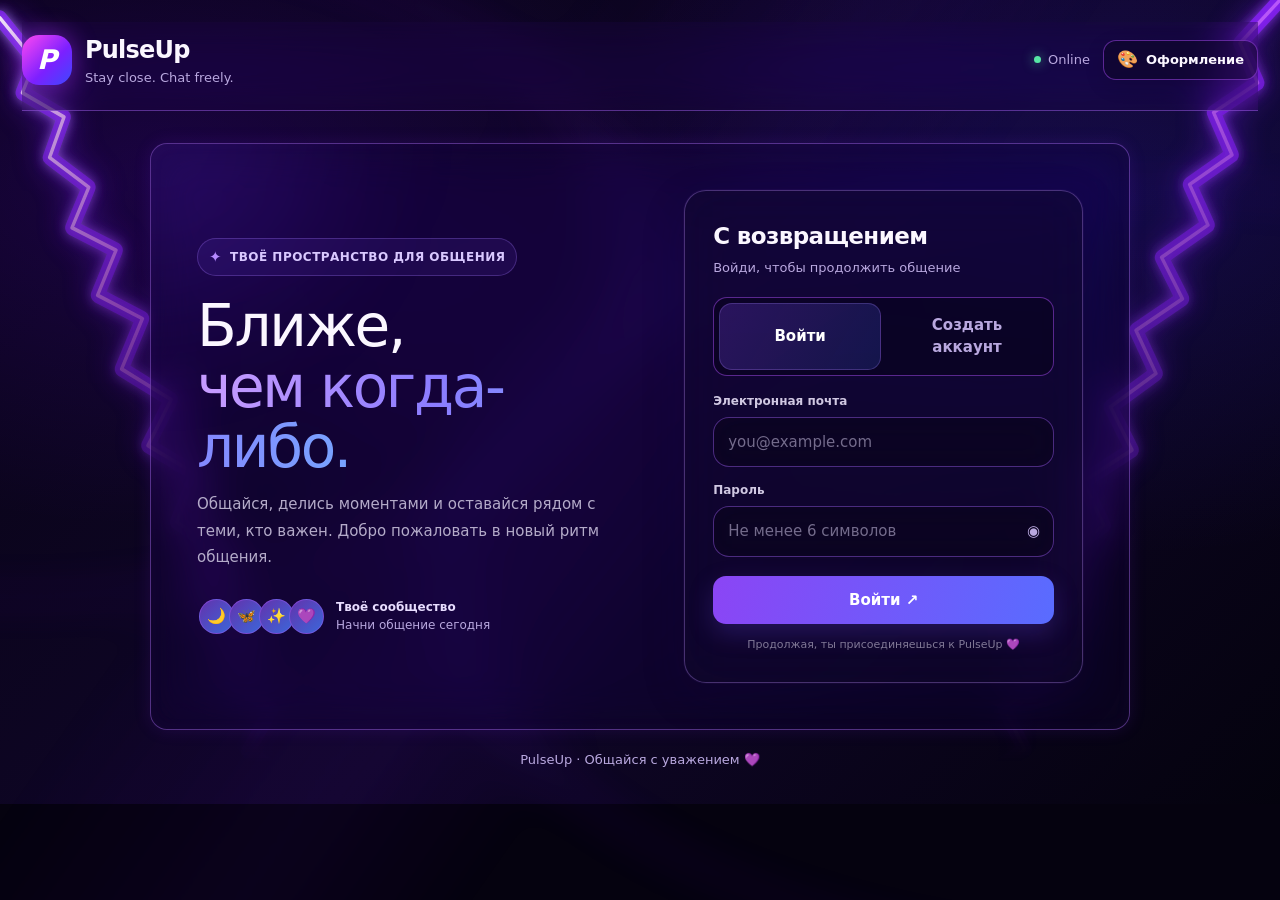
==== commit 2668bd4f: "Add files via upload" ====
--- a/index.html
+++ b/index.html
@@ -924,6 +924,180 @@
   @media (prefers-reduced-motion:reduce) { #profileEnergyPreview[data-energy-motion="true"]::before,#profileCardSurface[data-energy-motion="true"]::after { animation:none !important; } }
 </style>
 
+
+<style id="pulseup-multi-site-themes">
+  /* Theme chooser UI */
+  .site-theme-open{display:inline-flex;align-items:center;justify-content:center;gap:8px;flex:0 0 auto;min-height:40px;padding:8px 13px;border:1px solid var(--border);border-radius:13px;background:var(--panel);color:var(--text);font:inherit;font-size:13px;font-weight:750;box-shadow:0 6px 20px rgba(0,0,0,.12);white-space:nowrap}
+  .site-theme-open:hover{border-color:var(--accent);box-shadow:0 0 18px color-mix(in srgb,var(--accent) 22%,transparent)}
+  .site-theme-open>span:first-child{font-size:17px;line-height:1}
+  .site-theme-overlay{position:fixed;inset:0;z-index:2147483500;display:flex;align-items:center;justify-content:center;padding:18px;background:rgba(3,2,12,.72);backdrop-filter:blur(15px);-webkit-backdrop-filter:blur(15px)}
+  .site-theme-overlay[hidden]{display:none!important}
+  .site-theme-dialog{width:min(820px,96vw);max-height:min(90dvh,850px);overflow:auto;border:1px solid var(--border);border-radius:25px;padding:clamp(18px,3vw,28px);background:var(--panel-solid);color:var(--text);box-shadow:0 28px 90px rgba(0,0,0,.42),0 0 38px color-mix(in srgb,var(--accent) 12%,transparent)}
+  .site-theme-dialog-head{display:flex;align-items:flex-start;justify-content:space-between;gap:18px;margin-bottom:19px}
+  .site-theme-eyebrow{font-size:10px;letter-spacing:.17em;font-weight:850;color:var(--accent);margin-bottom:7px}
+  .site-theme-dialog h2{font-size:clamp(21px,3vw,29px);margin:0 0 6px;color:var(--text)}
+  .site-theme-intro{margin:0;color:var(--muted);font-size:13px}
+  .site-theme-close{flex:0 0 40px;width:40px;height:40px;padding:0;border:1px solid var(--border);border-radius:50%;background:var(--bubble);color:var(--text);font-size:25px;line-height:1}
+  .site-theme-options{display:grid;grid-template-columns:repeat(2,minmax(0,1fr));gap:11px}
+  .site-theme-card{position:relative;display:grid;grid-template-columns:84px minmax(0,1fr) 18px;align-items:center;gap:12px;width:100%;min-width:0;padding:11px;text-align:left;border:1px solid var(--border);border-radius:16px;background:var(--panel);color:var(--text);font:inherit;box-shadow:none;transition:transform .16s ease,border-color .16s ease,box-shadow .16s ease,background .16s ease}
+  .site-theme-card:hover{transform:translateY(-1px);border-color:var(--accent);box-shadow:0 7px 22px color-mix(in srgb,var(--accent) 14%,transparent)}
+  .site-theme-card[aria-pressed="true"]{border-color:var(--accent);background:color-mix(in srgb,var(--panel) 82%,var(--accent) 18%);box-shadow:0 0 0 1px color-mix(in srgb,var(--accent) 38%,transparent),0 0 20px color-mix(in srgb,var(--accent) 17%,transparent)}
+  .site-theme-swatch{display:flex;flex-direction:column;justify-content:flex-end;gap:5px;height:63px;padding:8px;border:1px solid rgba(255,255,255,.24);border-radius:11px;overflow:hidden;background:#080416}
+  .site-theme-swatch i{display:block;width:100%;height:5px;border-radius:99px;background:rgba(255,255,255,.24)}
+  .site-theme-swatch i:nth-child(2){width:72%}.site-theme-swatch i:nth-child(3){width:45%;height:8px}
+  .theme-swatch-neon{background:radial-gradient(circle at 76% 24%,#943aff,transparent 38%),linear-gradient(140deg,#070315,#1b0750)}.theme-swatch-neon i:nth-child(3){background:linear-gradient(90deg,#d34bff,#654cff)}
+  .theme-swatch-glass{background:radial-gradient(circle at 80% 15%,#8178c7,transparent 38%),linear-gradient(140deg,#121522,#37334c)}.theme-swatch-glass i:nth-child(3){background:linear-gradient(90deg,#bcb7ed,#7e8bd3)}
+  .theme-swatch-ocean{background:radial-gradient(circle at 80% 15%,#147da0,transparent 38%),linear-gradient(140deg,#03101d,#073450)}.theme-swatch-ocean i:nth-child(3){background:linear-gradient(90deg,#45dbe4,#348eff)}
+  .theme-swatch-rose{background:radial-gradient(circle at 80% 15%,#ffb8dd,transparent 38%),linear-gradient(140deg,#fff9ff,#efdff5)}.theme-swatch-rose i{background:rgba(92,47,92,.18)}.theme-swatch-rose i:nth-child(3){background:linear-gradient(90deg,#e75ea7,#a283f3)}
+  .theme-swatch-graphite{background:linear-gradient(140deg,#14171c,#333a44)}.theme-swatch-graphite i{background:rgba(225,232,242,.2)}.theme-swatch-graphite i:nth-child(3){background:linear-gradient(90deg,#aeb8c7,#617fa7)}
+  .theme-swatch-sunset{background:radial-gradient(circle at 80% 15%,#c84e4c,transparent 38%),linear-gradient(140deg,#1a0916,#4b1a2b)}.theme-swatch-sunset i:nth-child(3){background:linear-gradient(90deg,#ffb15b,#ec4f82)}
+  .theme-swatch-gothic{background:radial-gradient(circle at 75% 18%,#6e1b35,transparent 40%),linear-gradient(140deg,#080508,#210913 65%,#090509)}.theme-swatch-gothic i{background:rgba(230,208,215,.28)}.theme-swatch-gothic i:nth-child(3){background:linear-gradient(90deg,#a82e4e,#c8b7c0,#601326)}
+  .site-theme-card-copy{display:flex;flex-direction:column;gap:4px;min-width:0}.site-theme-card-copy strong{font-size:13px;font-weight:800}.site-theme-card-copy small{font-size:11px;line-height:1.35;color:var(--muted)}
+  .site-theme-check{display:grid;place-items:center;width:18px;height:18px;border-radius:50%;border:1px solid var(--border);color:transparent;font-size:12px;font-weight:900}
+  .site-theme-card[aria-pressed="true"] .site-theme-check{background:var(--accent);color:#fff;border-color:var(--accent)}
+  .site-theme-dialog-foot{display:flex;align-items:center;justify-content:space-between;gap:12px;flex-wrap:wrap;margin-top:17px;padding-top:14px;border-top:1px solid var(--border);font-size:12px;color:var(--muted)}
+  .site-theme-dialog-foot #siteThemeCurrent{font-weight:800;color:var(--text)}
+  @media(max-width:600px){.site-theme-open{min-height:38px;padding:7px 9px}.site-theme-open-label{display:none}.site-theme-options{grid-template-columns:1fr;gap:8px}.site-theme-card{grid-template-columns:75px minmax(0,1fr) 18px;padding:9px}.site-theme-swatch{height:57px}.site-theme-dialog{border-radius:20px}.site-theme-local-note{width:100%}}
+  @media(prefers-reduced-motion:reduce){.site-theme-card,.site-theme-open{transition:none!important}}
+
+  /* Shared themed surfaces. Each preset changes palette and visual character only; app behavior is untouched. */
+  body[data-site-theme="glass"]{background-color:#10111e!important;background-image:radial-gradient(ellipse at 12% 10%,rgba(106,102,170,.26),transparent 38%),radial-gradient(ellipse at 88% 20%,rgba(80,115,163,.18),transparent 36%),linear-gradient(140deg,#0e101b,#19192a 55%,#0d101b)!important;color:var(--text)!important}
+  body[data-site-theme="glass"]::before{opacity:.13!important;background-image:linear-gradient(rgba(255,255,255,.035) 1px,transparent 1px),linear-gradient(90deg,rgba(255,255,255,.035) 1px,transparent 1px)!important}
+  body[data-site-theme="ocean"]{background-color:#03111d!important;background-image:radial-gradient(ellipse at 10% 12%,rgba(0,177,205,.27),transparent 35%),radial-gradient(ellipse at 90% 22%,rgba(43,108,237,.22),transparent 34%),linear-gradient(135deg,#03111d,#061d32 56%,#020c17)!important;color:var(--text)!important}
+  body[data-site-theme="ocean"]::before{opacity:.12!important;background-image:linear-gradient(rgba(122,239,255,.04) 1px,transparent 1px),linear-gradient(90deg,rgba(122,239,255,.04) 1px,transparent 1px)!important}
+  body[data-site-theme="rose"]{background-color:#f7eef8!important;background-image:radial-gradient(ellipse at 9% 10%,rgba(255,169,218,.45),transparent 38%),radial-gradient(ellipse at 88% 22%,rgba(181,159,255,.28),transparent 36%),linear-gradient(135deg,#fff7fc,#f2eaf8 55%,#fff5f9)!important;color:var(--text)!important}
+  body[data-site-theme="rose"]::before{opacity:.22!important;background-image:radial-gradient(rgba(131,86,145,.14) .7px,transparent .7px)!important;background-size:18px 18px!important;mask-image:linear-gradient(to bottom,black,transparent 90%)}
+  body[data-site-theme="graphite"]{background-color:#101419!important;background-image:radial-gradient(ellipse at 10% 10%,rgba(91,111,139,.12),transparent 40%),linear-gradient(145deg,#101419,#171c23 58%,#0e1217)!important;color:var(--text)!important}
+  body[data-site-theme="graphite"]::before{opacity:.07!important;background-image:linear-gradient(rgba(255,255,255,.035) 1px,transparent 1px),linear-gradient(90deg,rgba(255,255,255,.035) 1px,transparent 1px)!important}
+  body[data-site-theme="sunset"]{background-color:#190b16!important;background-image:radial-gradient(ellipse at 10% 12%,rgba(224,82,91,.23),transparent 38%),radial-gradient(ellipse at 88% 24%,rgba(249,141,58,.2),transparent 36%),linear-gradient(135deg,#190b16,#321322 52%,#130914)!important;color:var(--text)!important}
+  body[data-site-theme="sunset"]::before{opacity:.10!important;background-image:linear-gradient(rgba(255,218,177,.035) 1px,transparent 1px),linear-gradient(90deg,rgba(255,218,177,.035) 1px,transparent 1px)!important}
+
+  body[data-site-theme="glass"] .card,body[data-site-theme="glass"] .app-sidebar,body[data-site-theme="glass"] .auth-form-panel,body[data-site-theme="glass"] .profile-card,body[data-site-theme="glass"] .profile-editor,body[data-site-theme="glass"] .person-card,body[data-site-theme="glass"] .post-card,body[data-site-theme="glass"] .music-pane,body[data-site-theme="glass"] .conversation-list,body[data-site-theme="glass"] .public-profile-panel,body[data-site-theme="glass"] .profile-energy-panel,body[data-site-theme="glass"] .post-composer,
+  body[data-site-theme="ocean"] .card,body[data-site-theme="ocean"] .app-sidebar,body[data-site-theme="ocean"] .auth-form-panel,body[data-site-theme="ocean"] .profile-card,body[data-site-theme="ocean"] .profile-editor,body[data-site-theme="ocean"] .person-card,body[data-site-theme="ocean"] .post-card,body[data-site-theme="ocean"] .music-pane,body[data-site-theme="ocean"] .conversation-list,body[data-site-theme="ocean"] .public-profile-panel,body[data-site-theme="ocean"] .profile-energy-panel,body[data-site-theme="ocean"] .post-composer,
+  body[data-site-theme="rose"] .card,body[data-site-theme="rose"] .app-sidebar,body[data-site-theme="rose"] .auth-form-panel,body[data-site-theme="rose"] .profile-card,body[data-site-theme="rose"] .profile-editor,body[data-site-theme="rose"] .person-card,body[data-site-theme="rose"] .post-card,body[data-site-theme="rose"] .music-pane,body[data-site-theme="rose"] .conversation-list,body[data-site-theme="rose"] .public-profile-panel,body[data-site-theme="rose"] .profile-energy-panel,body[data-site-theme="rose"] .post-composer,
+  body[data-site-theme="graphite"] .card,body[data-site-theme="graphite"] .app-sidebar,body[data-site-theme="graphite"] .auth-form-panel,body[data-site-theme="graphite"] .profile-card,body[data-site-theme="graphite"] .profile-editor,body[data-site-theme="graphite"] .person-card,body[data-site-theme="graphite"] .post-card,body[data-site-theme="graphite"] .music-pane,body[data-site-theme="graphite"] .conversation-list,body[data-site-theme="graphite"] .public-profile-panel,body[data-site-theme="graphite"] .profile-energy-panel,body[data-site-theme="graphite"] .post-composer,
+  body[data-site-theme="sunset"] .card,body[data-site-theme="sunset"] .app-sidebar,body[data-site-theme="sunset"] .auth-form-panel,body[data-site-theme="sunset"] .profile-card,body[data-site-theme="sunset"] .profile-editor,body[data-site-theme="sunset"] .person-card,body[data-site-theme="sunset"] .post-card,body[data-site-theme="sunset"] .music-pane,body[data-site-theme="sunset"] .conversation-list,body[data-site-theme="sunset"] .public-profile-panel,body[data-site-theme="sunset"] .profile-energy-panel,body[data-site-theme="sunset"] .post-composer{
+    background:var(--panel)!important;background-color:var(--panel)!important;border-color:var(--border)!important;box-shadow:var(--shadow)!important;color:var(--text)!important;-webkit-backdrop-filter:blur(18px) saturate(130%)!important;backdrop-filter:blur(18px) saturate(130%)!important
+  }
+  body[data-site-theme="glass"] .card,body[data-site-theme="ocean"] .card,body[data-site-theme="rose"] .card,body[data-site-theme="graphite"] .card,body[data-site-theme="sunset"] .card{border-color:var(--border)!important}
+  body[data-site-theme="glass"] h1,body[data-site-theme="glass"] h2,body[data-site-theme="glass"] h3,body[data-site-theme="glass"] label,body[data-site-theme="glass"] .sidebar-brand,body[data-site-theme="glass"] .profile-name,body[data-site-theme="glass"] .post-author,
+  body[data-site-theme="ocean"] h1,body[data-site-theme="ocean"] h2,body[data-site-theme="ocean"] h3,body[data-site-theme="ocean"] label,body[data-site-theme="ocean"] .sidebar-brand,body[data-site-theme="ocean"] .profile-name,body[data-site-theme="ocean"] .post-author,
+  body[data-site-theme="rose"] h1,body[data-site-theme="rose"] h2,body[data-site-theme="rose"] h3,body[data-site-theme="rose"] label,body[data-site-theme="rose"] .sidebar-brand,body[data-site-theme="rose"] .profile-name,body[data-site-theme="rose"] .post-author,
+  body[data-site-theme="graphite"] h1,body[data-site-theme="graphite"] h2,body[data-site-theme="graphite"] h3,body[data-site-theme="graphite"] label,body[data-site-theme="graphite"] .sidebar-brand,body[data-site-theme="graphite"] .profile-name,body[data-site-theme="graphite"] .post-author,
+  body[data-site-theme="sunset"] h1,body[data-site-theme="sunset"] h2,body[data-site-theme="sunset"] h3,body[data-site-theme="sunset"] label,body[data-site-theme="sunset"] .sidebar-brand,body[data-site-theme="sunset"] .profile-name,body[data-site-theme="sunset"] .post-author{color:var(--text)!important}
+  body[data-site-theme="glass"] .muted,body[data-site-theme="glass"] .hero-copy,body[data-site-theme="glass"] .form-note,body[data-site-theme="glass"] .conversation-row-subtitle,body[data-site-theme="glass"] .post-meta,
+  body[data-site-theme="ocean"] .muted,body[data-site-theme="ocean"] .hero-copy,body[data-site-theme="ocean"] .form-note,body[data-site-theme="ocean"] .conversation-row-subtitle,body[data-site-theme="ocean"] .post-meta,
+  body[data-site-theme="rose"] .muted,body[data-site-theme="rose"] .hero-copy,body[data-site-theme="rose"] .form-note,body[data-site-theme="rose"] .conversation-row-subtitle,body[data-site-theme="rose"] .post-meta,
+  body[data-site-theme="graphite"] .muted,body[data-site-theme="graphite"] .hero-copy,body[data-site-theme="graphite"] .form-note,body[data-site-theme="graphite"] .conversation-row-subtitle,body[data-site-theme="graphite"] .post-meta,
+  body[data-site-theme="sunset"] .muted,body[data-site-theme="sunset"] .hero-copy,body[data-site-theme="sunset"] .form-note,body[data-site-theme="sunset"] .conversation-row-subtitle,body[data-site-theme="sunset"] .post-meta{color:var(--muted)!important}
+
+  body[data-site-theme="glass"] input,body[data-site-theme="glass"] textarea,body[data-site-theme="glass"] select,body[data-site-theme="glass"] .search-input,
+  body[data-site-theme="ocean"] input,body[data-site-theme="ocean"] textarea,body[data-site-theme="ocean"] select,body[data-site-theme="ocean"] .search-input,
+  body[data-site-theme="rose"] input,body[data-site-theme="rose"] textarea,body[data-site-theme="rose"] select,body[data-site-theme="rose"] .search-input,
+  body[data-site-theme="graphite"] input,body[data-site-theme="graphite"] textarea,body[data-site-theme="graphite"] select,body[data-site-theme="graphite"] .search-input,
+  body[data-site-theme="sunset"] input,body[data-site-theme="sunset"] textarea,body[data-site-theme="sunset"] select,body[data-site-theme="sunset"] .search-input{background:var(--field)!important;background-color:var(--field)!important;border-color:var(--border)!important;color:var(--text)!important;box-shadow:none!important}
+
+  body[data-site-theme="glass"] .primary,body[data-site-theme="ocean"] .primary,body[data-site-theme="rose"] .primary,body[data-site-theme="graphite"] .primary,body[data-site-theme="sunset"] .primary{background:linear-gradient(110deg,var(--accent),var(--accent2))!important;background-color:var(--accent)!important;border-color:var(--border)!important;color:#fff!important;box-shadow:var(--shadow)!important}
+  body[data-site-theme="glass"] .secondary,body[data-site-theme="ocean"] .secondary,body[data-site-theme="rose"] .secondary,body[data-site-theme="graphite"] .secondary,body[data-site-theme="sunset"] .secondary{background:var(--bubble)!important;background-color:var(--bubble)!important;border-color:var(--border)!important;color:var(--text)!important;box-shadow:none!important}
+  body[data-site-theme="glass"] .nav-button,body[data-site-theme="ocean"] .nav-button,body[data-site-theme="rose"] .nav-button,body[data-site-theme="graphite"] .nav-button,body[data-site-theme="sunset"] .nav-button,
+  body[data-site-theme="glass"] .mobile-nav-button,body[data-site-theme="ocean"] .mobile-nav-button,body[data-site-theme="rose"] .mobile-nav-button,body[data-site-theme="graphite"] .mobile-nav-button,body[data-site-theme="sunset"] .mobile-nav-button{color:var(--muted)!important;border-color:transparent!important;box-shadow:none!important}
+  body[data-site-theme="glass"] .nav-button.active,body[data-site-theme="ocean"] .nav-button.active,body[data-site-theme="rose"] .nav-button.active,body[data-site-theme="graphite"] .nav-button.active,body[data-site-theme="sunset"] .nav-button.active,
+  body[data-site-theme="glass"] .mobile-nav-button.active,body[data-site-theme="ocean"] .mobile-nav-button.active,body[data-site-theme="rose"] .mobile-nav-button.active,body[data-site-theme="graphite"] .mobile-nav-button.active,body[data-site-theme="sunset"] .mobile-nav-button.active{color:var(--text)!important;background:linear-gradient(110deg,color-mix(in srgb,var(--accent) 26%,transparent),color-mix(in srgb,var(--accent2) 18%,transparent))!important;border-color:var(--border)!important;box-shadow:0 0 18px color-mix(in srgb,var(--accent) 12%,transparent)!important}
+  body[data-site-theme="glass"] .logo{background:linear-gradient(135deg,#a69cff,#697fe0)!important;box-shadow:0 0 20px rgba(134,131,220,.25)!important}
+  body[data-site-theme="ocean"] .logo{background:linear-gradient(135deg,#35e1e3,#2368cb)!important;box-shadow:0 0 20px rgba(35,195,221,.22)!important}
+  body[data-site-theme="rose"] .logo{background:linear-gradient(135deg,#ef73b9,#8b67e8)!important;box-shadow:0 7px 20px rgba(202,83,159,.2)!important}
+  body[data-site-theme="graphite"] .logo{background:linear-gradient(135deg,#8594a8,#4b5b70)!important;box-shadow:0 5px 18px rgba(0,0,0,.25)!important}
+  body[data-site-theme="sunset"] .logo{background:linear-gradient(135deg,#ffad52,#e94f80)!important;box-shadow:0 0 24px rgba(242,108,90,.24)!important}
+  body[data-site-theme="glass"] .message,body[data-site-theme="glass"] .message-bubble,body[data-site-theme="glass"] .chat-bubble,body[data-site-theme="glass"] .composer,
+  body[data-site-theme="ocean"] .message,body[data-site-theme="ocean"] .message-bubble,body[data-site-theme="ocean"] .chat-bubble,body[data-site-theme="ocean"] .composer,
+  body[data-site-theme="rose"] .message,body[data-site-theme="rose"] .message-bubble,body[data-site-theme="rose"] .chat-bubble,body[data-site-theme="rose"] .composer,
+  body[data-site-theme="graphite"] .message,body[data-site-theme="graphite"] .message-bubble,body[data-site-theme="graphite"] .chat-bubble,body[data-site-theme="graphite"] .composer,
+  body[data-site-theme="sunset"] .message,body[data-site-theme="sunset"] .message-bubble,body[data-site-theme="sunset"] .chat-bubble,body[data-site-theme="sunset"] .composer{background:var(--bubble)!important;background-color:var(--bubble)!important;border-color:var(--border)!important;color:var(--text)!important}
+  body[data-site-theme="glass"] .message.mine,body[data-site-theme="ocean"] .message.mine,body[data-site-theme="rose"] .message.mine,body[data-site-theme="graphite"] .message.mine,body[data-site-theme="sunset"] .message.mine{background:linear-gradient(120deg,var(--accent),var(--accent2))!important;color:#fff!important;border-color:transparent!important}
+  body[data-site-theme="glass"] .mobile-bottom-nav{background:rgba(20,21,37,.88)!important;border-top-color:var(--border)!important;box-shadow:0 -8px 26px rgba(0,0,0,.16)!important}
+  body[data-site-theme="ocean"] .mobile-bottom-nav{background:rgba(2,21,35,.94)!important;border-top-color:var(--border)!important;box-shadow:0 -8px 26px rgba(0,15,24,.28)!important}
+  body[data-site-theme="rose"] .mobile-bottom-nav{background:rgba(255,250,255,.94)!important;border-top-color:var(--border)!important;box-shadow:0 -8px 26px rgba(98,49,95,.12)!important}
+  body[data-site-theme="graphite"] .mobile-bottom-nav{background:rgba(20,24,30,.96)!important;border-top-color:var(--border)!important;box-shadow:0 -8px 26px rgba(0,0,0,.3)!important}
+  body[data-site-theme="sunset"] .mobile-bottom-nav{background:rgba(32,12,24,.94)!important;border-top-color:var(--border)!important;box-shadow:0 -8px 26px rgba(0,0,0,.3)!important}
+  body[data-site-theme="rose"] .site-theme-open{color:var(--text)!important;background:rgba(255,255,255,.75)!important}
+  body[data-site-theme="rose"] .site-theme-dialog{background:rgba(255,250,255,.98)!important}
+</style>
+
+<style id="pulseup-gothic-theme-details">
+  /* Gothic preset: velvet-black surfaces, oxblood highlights, silver crosses and thorn motifs. */
+  body[data-site-theme="gothic"] {
+    background-color:#0a0609!important;
+    background-image:radial-gradient(ellipse at 12% 12%,rgba(112,22,48,.25),transparent 38%),radial-gradient(ellipse at 88% 25%,rgba(66,12,28,.24),transparent 37%),linear-gradient(135deg,#080508 0%,#17070e 52%,#080508 100%)!important;
+    color:#f7eaf0!important;
+  }
+  body[data-site-theme="gothic"]::before {
+    content:"";position:fixed;inset:0;z-index:-1;pointer-events:none;opacity:.58;
+    background-image:url("data:image/svg+xml,%3Csvg xmlns='http://www.w3.org/2000/svg' viewBox='0 0 1600 1000' preserveAspectRatio='none'%3E%3Cg fill='none' stroke='%23a83250' stroke-width='2' opacity='.72'%3E%3Cpath d='M0 60 L40 88 L26 112 L71 128 L54 159 L95 177 L76 205 L120 225 L96 255 L139 278 L116 310 L160 334 L135 365 L180 389 L156 418 L202 441 L177 472 L222 495'/%3E%3Cpath d='M1600 45 L1558 76 L1578 102 L1531 121 L1550 152 L1507 174 L1528 201 L1482 223 L1503 254 L1459 277 L1480 307 L1437 332 L1456 361 L1410 386 L1432 416 L1387 439 L1408 470 L1364 493'/%3E%3Cpath d='M40 88 L70 83 L54 159 L86 153 L76 205 L107 199 L96 255 L126 247 L116 310 L145 300 L135 365 L166 356 L156 418 L185 408 L177 472 L207 461'/%3E%3Cpath d='M1558 76 L1527 71 L1550 152 L1517 147 L1528 201 L1497 194 L1503 254 L1472 246 L1480 307 L1450 299 L1456 361 L1425 352 L1432 416 L1402 407 L1408 470 L1377 461'/%3E%3C/g%3E%3Cg fill='none' stroke='%23c9b7bf' stroke-width='2' opacity='.66'%3E%3Cpath d='M190 85V125M170 105H210M1410 85V125M1390 105H1430M94 760V800M74 780H114M1506 760V800M1486 780H1526'/%3E%3Cpath d='M190 85 l-6 10m6-10l6 10M1410 85l-6 10m6-10l6 10'/%3E%3C/g%3E%3C/svg%3E"),radial-gradient(ellipse at center,transparent 50%,rgba(0,0,0,.28) 100%)!important;
+    background-size:100% 100%,100% 100%!important;background-repeat:no-repeat!important;
+  }
+  body[data-site-theme="gothic"] .card,
+  body[data-site-theme="gothic"] .app-sidebar,
+  body[data-site-theme="gothic"] .auth-form-panel,
+  body[data-site-theme="gothic"] .profile-card,
+  body[data-site-theme="gothic"] .profile-editor,
+  body[data-site-theme="gothic"] .person-card,
+  body[data-site-theme="gothic"] .post-card,
+  body[data-site-theme="gothic"] .music-pane,
+  body[data-site-theme="gothic"] .conversation-list,
+  body[data-site-theme="gothic"] .public-profile-panel,
+  body[data-site-theme="gothic"] .profile-energy-panel,
+  body[data-site-theme="gothic"] .post-composer,
+  body[data-site-theme="gothic"] .site-theme-dialog {
+    color:var(--text)!important;background-color:rgba(25,8,15,.84)!important;
+    border-color:rgba(182,62,88,.42)!important;
+    box-shadow:0 0 0 1px rgba(117,24,48,.19),0 14px 42px rgba(0,0,0,.28),inset 0 0 22px rgba(92,16,39,.08)!important;
+  }
+  body[data-site-theme="gothic"] .card,
+  body[data-site-theme="gothic"] .app-sidebar,
+  body[data-site-theme="gothic"] .profile-card,
+  body[data-site-theme="gothic"] .profile-editor,
+  body[data-site-theme="gothic"] .post-card,
+  body[data-site-theme="gothic"] .music-pane {border-radius:11px 4px 11px 4px!important;position:relative}
+  body[data-site-theme="gothic"] h1,
+  body[data-site-theme="gothic"] h2,
+  body[data-site-theme="gothic"] h3,
+  body[data-site-theme="gothic"] label,
+  body[data-site-theme="gothic"] .sidebar-brand,
+  body[data-site-theme="gothic"] .profile-name,
+  body[data-site-theme="gothic"] .post-author {color:#f7e7ec!important;text-shadow:0 0 13px rgba(173,43,72,.18)}
+  body[data-site-theme="gothic"] .muted,
+  body[data-site-theme="gothic"] .hero-copy,
+  body[data-site-theme="gothic"] .form-note,
+  body[data-site-theme="gothic"] .conversation-row-subtitle,
+  body[data-site-theme="gothic"] .post-meta {color:#c4a5b0!important}
+  body[data-site-theme="gothic"] input,
+  body[data-site-theme="gothic"] textarea,
+  body[data-site-theme="gothic"] select,
+  body[data-site-theme="gothic"] .search-input {background:rgba(15,5,10,.94)!important;background-color:rgba(15,5,10,.94)!important;border-color:rgba(182,62,88,.48)!important;color:#f7eaf0!important;box-shadow:inset 0 0 12px rgba(75,10,28,.12)!important}
+  body[data-site-theme="gothic"] .primary,
+  body[data-site-theme="gothic"] .message.mine {background:linear-gradient(115deg,#7d1733,#3e0d20)!important;color:#fff4f6!important;border:1px solid rgba(218,125,146,.35)!important;box-shadow:0 0 19px rgba(139,24,55,.2)!important}
+  body[data-site-theme="gothic"] .secondary,
+  body[data-site-theme="gothic"] .message,
+  body[data-site-theme="gothic"] .message-bubble,
+  body[data-site-theme="gothic"] .chat-bubble,
+  body[data-site-theme="gothic"] .composer {background:rgba(48,14,28,.88)!important;background-color:rgba(48,14,28,.88)!important;border-color:rgba(182,62,88,.37)!important;color:#f7eaf0!important}
+  body[data-site-theme="gothic"] .nav-button,
+  body[data-site-theme="gothic"] .mobile-nav-button {color:#c4a5b0!important;border-color:transparent!important}
+  body[data-site-theme="gothic"] .nav-button.active,
+  body[data-site-theme="gothic"] .mobile-nav-button.active {color:#fff0f4!important;background:linear-gradient(110deg,rgba(133,27,57,.34),rgba(77,15,34,.5))!important;border-color:rgba(182,62,88,.38)!important;box-shadow:0 0 17px rgba(115,18,46,.16)!important}
+  body[data-site-theme="gothic"] .logo {background:linear-gradient(135deg,#bd3756,#4a1026)!important;box-shadow:0 0 25px rgba(148,28,61,.3)!important;border:1px solid rgba(216,160,175,.3)}
+  body[data-site-theme="gothic"] .mobile-bottom-nav {background:rgba(12,5,9,.97)!important;border-top-color:rgba(182,62,88,.45)!important;box-shadow:0 -8px 26px rgba(0,0,0,.42)!important}
+  body[data-site-theme="gothic"] .site-theme-open {background:rgba(34,9,18,.9)!important;border-color:rgba(182,62,88,.48)!important;color:#f7eaf0!important}
+  body[data-site-theme="gothic"] .site-theme-dialog {background:rgba(17,6,11,.98)!important}
+  body[data-site-theme="gothic"] .site-theme-eyebrow {color:#d77a91!important}
+  /* Small cross and thorn ornaments: decorative only, never intercept taps. */
+  body[data-site-theme="gothic"] .app-sidebar::after {content:"✝   ✠   ✝";position:absolute;right:15px;bottom:10px;color:rgba(201,159,172,.33);font-size:11px;letter-spacing:5px;pointer-events:none}
+  body[data-site-theme="gothic"] .sidebar-brand::after {content:"  †";color:#bb4d68;font-size:.9em;text-shadow:0 0 8px rgba(181,46,77,.5)}
+  body[data-site-theme="gothic"] .site-theme-card[data-site-theme-choice="gothic"] .site-theme-swatch {position:relative}
+  body[data-site-theme="gothic"] .site-theme-card[data-site-theme-choice="gothic"] .site-theme-swatch::after {content:"✝";position:absolute;right:9px;top:3px;color:#d7c4cb;font-size:21px;text-shadow:0 0 10px rgba(183,48,79,.8)}
+  @media(max-width:760px) { body[data-site-theme="gothic"] .app-sidebar::after {display:none} }
+</style>
+
 </head>
 
 <body>
@@ -942,7 +1116,8 @@
 
       </div>
 
-      <div class="muted">● Online</div>
+      <div class="muted header-status" id="siteHeaderPresence"><span class="online-dot" aria-hidden="true"></span> Online</div>
+      <button type="button" id="siteThemeOpen" class="site-theme-open" aria-haspopup="dialog" aria-controls="siteThemeModal" title="Выбрать стиль сайта"><span aria-hidden="true">🎨</span><span class="site-theme-open-label">Оформление</span></button>
 
     </header>
 
@@ -1234,8 +1409,52 @@
         <button type="button" class="mobile-nav-button" id="mobileNavProfile"><span aria-hidden="true">👤</span><span>Профиль</span></button>
       </nav>
 
-
-
+  <div class="site-theme-overlay" id="siteThemeModal" hidden role="dialog" aria-modal="true" aria-labelledby="siteThemeTitle">
+    <section class="site-theme-dialog">
+      <div class="site-theme-dialog-head">
+        <div>
+          <div class="site-theme-eyebrow">PULSEUP APPEARANCE</div>
+          <h2 id="siteThemeTitle">Выбери стиль сайта</h2>
+          <p class="site-theme-intro">Меняй атмосферу PulseUp в один клик. Тема применяется сразу.</p>
+        </div>
+        <button type="button" id="siteThemeClose" class="site-theme-close" aria-label="Закрыть выбор оформления">×</button>
+      </div>
+      <div class="site-theme-options" id="siteThemeOptions">
+        <button type="button" class="site-theme-card" data-site-theme-choice="neon" aria-pressed="true">
+          <span class="site-theme-swatch theme-swatch-neon"><i></i><i></i><i></i></span>
+          <span class="site-theme-card-copy"><strong>Неон</strong><small>Фирменный фиолетовый, яркое сияние</small></span><span class="site-theme-check" aria-hidden="true">✓</span>
+        </button>
+        <button type="button" class="site-theme-card" data-site-theme-choice="glass" aria-pressed="false">
+          <span class="site-theme-swatch theme-swatch-glass"><i></i><i></i><i></i></span>
+          <span class="site-theme-card-copy"><strong>Матовое стекло</strong><small>Спокойные цвета и мягкие полупрозрачные панели</small></span><span class="site-theme-check" aria-hidden="true">✓</span>
+        </button>
+        <button type="button" class="site-theme-card" data-site-theme-choice="ocean" aria-pressed="false">
+          <span class="site-theme-swatch theme-swatch-ocean"><i></i><i></i><i></i></span>
+          <span class="site-theme-card-copy"><strong>Океан</strong><small>Тёмно-синий фон и бирюзовые акценты</small></span><span class="site-theme-check" aria-hidden="true">✓</span>
+        </button>
+        <button type="button" class="site-theme-card" data-site-theme-choice="rose" aria-pressed="false">
+          <span class="site-theme-swatch theme-swatch-rose"><i></i><i></i><i></i></span>
+          <span class="site-theme-card-copy"><strong>Розовый свет</strong><small>Светлая тема с розовыми и лавандовыми деталями</small></span><span class="site-theme-check" aria-hidden="true">✓</span>
+        </button>
+        <button type="button" class="site-theme-card" data-site-theme-choice="graphite" aria-pressed="false">
+          <span class="site-theme-swatch theme-swatch-graphite"><i></i><i></i><i></i></span>
+          <span class="site-theme-card-copy"><strong>Графит</strong><small>Минималистичный тёмный интерфейс без яркого свечения</small></span><span class="site-theme-check" aria-hidden="true">✓</span>
+        </button>
+        <button type="button" class="site-theme-card" data-site-theme-choice="sunset" aria-pressed="false">
+          <span class="site-theme-swatch theme-swatch-sunset"><i></i><i></i><i></i></span>
+          <span class="site-theme-card-copy"><strong>Закат</strong><small>Тёплые янтарные и коралловые акценты</small></span><span class="site-theme-check" aria-hidden="true">✓</span>
+        </button>
+        <button type="button" class="site-theme-card" data-site-theme-choice="gothic" aria-pressed="false">
+          <span class="site-theme-swatch theme-swatch-gothic"><i></i><i></i><i></i></span>
+          <span class="site-theme-card-copy"><strong>Готика</strong><small>Чёрный бархат, бордо, серебро, кресты и шипы</small></span><span class="site-theme-check" aria-hidden="true">✓</span>
+        </button>
+      </div>
+      <div class="site-theme-dialog-foot">
+        <span id="siteThemeCurrent" role="status" aria-live="polite">Сейчас: Неон</span>
+        <span class="site-theme-local-note">Сохраняется только в этом браузере</span>
+      </div>
+    </section>
+  </div>
 
   <script type="module">
 
@@ -3253,6 +3472,66 @@
       viewerImage.addEventListener('click', closeViewer);
     })();
 
+    // Site-wide appearance presets; separate from the per-profile "Энергия профиля" settings.
+    const SITE_THEME_PRESETS = {
+      neon: { label: 'Неон', bg:'#050113', panel:'rgba(13,7,39,.88)', panelSolid:'#10072d', text:'#fbf7ff', muted:'#b9a8df', accent:'#c000ff', accent2:'#713bff', border:'rgba(157,58,255,.42)', field:'rgba(18,8,48,.92)', bubble:'rgba(46,20,101,.88)', shadow:'0 18px 60px rgba(30,0,90,.22)', themeColor:'#080416' },
+      glass: { label:'Матовое стекло', bg:'#10111e', panel:'rgba(31,31,52,.66)', panelSolid:'rgba(25,26,43,.97)', text:'#f4f2ff', muted:'#b7b4d2', accent:'#a69cff', accent2:'#687fda', border:'rgba(180,179,235,.28)', field:'rgba(19,21,37,.72)', bubble:'rgba(65,65,99,.7)', shadow:'0 18px 52px rgba(2,4,19,.22)', themeColor:'#10111e' },
+      ocean: { label:'Океан', bg:'#03111d', panel:'rgba(4,28,45,.91)', panelSolid:'#061b2b', text:'#eafaff', muted:'#8db5c8', accent:'#40d9e8', accent2:'#367bff', border:'rgba(86,209,233,.32)', field:'rgba(2,17,32,.88)', bubble:'rgba(8,61,83,.83)', shadow:'0 18px 52px rgba(0,18,30,.3)', themeColor:'#03111d' },
+      rose: { label:'Розовый свет', bg:'#f7eef8', panel:'rgba(255,251,255,.88)', panelSolid:'rgba(255,250,255,.98)', text:'#43264d', muted:'#886f8f', accent:'#e45caf', accent2:'#8d69ed', border:'rgba(197,119,177,.34)', field:'rgba(255,255,255,.96)', bubble:'rgba(239,221,249,.96)', shadow:'0 16px 48px rgba(94,54,101,.12)', themeColor:'#f7eef8' },
+      graphite: { label:'Графит', bg:'#101419', panel:'rgba(28,32,39,.94)', panelSolid:'#1c2027', text:'#f1f4f8', muted:'#a6aeb9', accent:'#a9b7cb', accent2:'#617fa7', border:'rgba(168,183,202,.22)', field:'rgba(18,22,29,.94)', bubble:'rgba(53,61,73,.92)', shadow:'0 15px 38px rgba(0,0,0,.25)', themeColor:'#101419' },
+      sunset: { label:'Закат', bg:'#190b16', panel:'rgba(42,20,29,.93)', panelSolid:'#2a141d', text:'#fff2e7', muted:'#cfaaab', accent:'#ff9f55', accent2:'#ee4e8f', border:'rgba(255,156,104,.32)', field:'rgba(25,10,20,.88)', bubble:'rgba(92,32,50,.85)', shadow:'0 18px 55px rgba(68,11,33,.28)', themeColor:'#190b16' },
+      gothic: { label:'Готика', bg:'#0a0609', panel:'rgba(25,8,15,.86)', panelSolid:'#17070d', text:'#f7eaf0', muted:'#c4a5b0', accent:'#b52e4d', accent2:'#711a33', border:'rgba(182,62,88,.40)', field:'rgba(15,5,10,.92)', bubble:'rgba(58,17,32,.88)', shadow:'0 18px 60px rgba(4,0,3,.42)', themeColor:'#0a0609' }
+    };
+    const SITE_THEME_STORAGE_KEY = 'pulseup-site-theme-v1';
+    const siteThemeModal = document.getElementById('siteThemeModal');
+    const siteThemeOpenButton = document.getElementById('siteThemeOpen');
+    const siteThemeCloseButton = document.getElementById('siteThemeClose');
+    const siteThemeCurrentLabel = document.getElementById('siteThemeCurrent');
+    const siteThemeButtons = Array.from(document.querySelectorAll('[data-site-theme-choice]'));
+
+    function applySiteTheme(themeKey, save = true) {
+      const key = SITE_THEME_PRESETS[themeKey] ? themeKey : 'neon';
+      const theme = SITE_THEME_PRESETS[key];
+      document.body.dataset.siteTheme = key;
+      const variables = {
+        '--bg': theme.bg, '--panel': theme.panel, '--panel-solid': theme.panelSolid,
+        '--text': theme.text, '--muted': theme.muted, '--accent': theme.accent,
+        '--accent2': theme.accent2, '--border': theme.border, '--field': theme.field,
+        '--bubble': theme.bubble, '--shadow': theme.shadow
+      };
+      Object.entries(variables).forEach(([name, value]) => document.documentElement.style.setProperty(name, value));
+      const metaThemeColor = document.querySelector('meta[name="theme-color"]');
+      if (metaThemeColor) metaThemeColor.content = theme.themeColor;
+      siteThemeButtons.forEach(button => button.setAttribute('aria-pressed', String(button.dataset.siteThemeChoice === key)));
+      if (siteThemeCurrentLabel) siteThemeCurrentLabel.textContent = 'Сейчас: ' + theme.label;
+      if (save) {
+        try { localStorage.setItem(SITE_THEME_STORAGE_KEY, key); }
+        catch (error) { console.warn('Не удалось сохранить стиль сайта в браузере:', error); }
+      }
+    }
+
+    function openSiteThemeChooser() {
+      if (!siteThemeModal) return;
+      siteThemeModal.hidden = false;
+      document.body.style.overflow = 'hidden';
+      siteThemeCloseButton?.focus();
+    }
+    function closeSiteThemeChooser() {
+      if (!siteThemeModal) return;
+      siteThemeModal.hidden = true;
+      document.body.style.overflow = '';
+      siteThemeOpenButton?.focus();
+    }
+    siteThemeOpenButton?.addEventListener('click', openSiteThemeChooser);
+    siteThemeCloseButton?.addEventListener('click', closeSiteThemeChooser);
+    siteThemeModal?.addEventListener('click', event => { if (event.target === siteThemeModal) closeSiteThemeChooser(); });
+    siteThemeButtons.forEach(button => button.addEventListener('click', () => applySiteTheme(button.dataset.siteThemeChoice)));
+    document.addEventListener('keydown', event => { if (event.key === 'Escape' && siteThemeModal && !siteThemeModal.hidden) closeSiteThemeChooser(); });
+    let savedSiteTheme = 'neon';
+    try { savedSiteTheme = localStorage.getItem(SITE_THEME_STORAGE_KEY) || 'neon'; }
+    catch (error) { console.warn('Не удалось прочитать сохранённую тему сайта:', error); }
+    applySiteTheme(savedSiteTheme, false);
+
 </script>
 
 
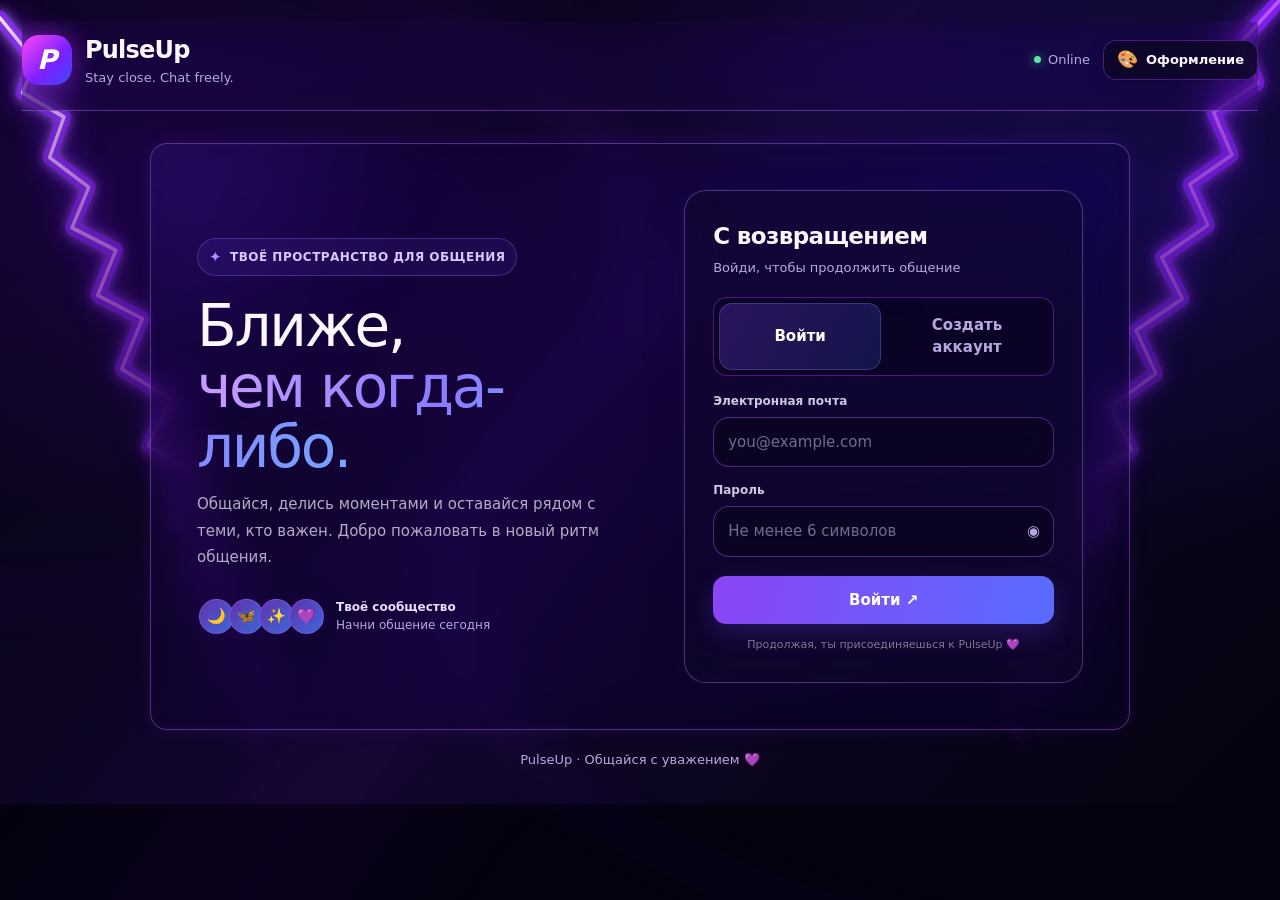
==== commit e87ecdc5: "Add files via upload" ====
--- a/index.html
+++ b/index.html
@@ -952,6 +952,7 @@
   .theme-swatch-graphite{background:linear-gradient(140deg,#14171c,#333a44)}.theme-swatch-graphite i{background:rgba(225,232,242,.2)}.theme-swatch-graphite i:nth-child(3){background:linear-gradient(90deg,#aeb8c7,#617fa7)}
   .theme-swatch-sunset{background:radial-gradient(circle at 80% 15%,#c84e4c,transparent 38%),linear-gradient(140deg,#1a0916,#4b1a2b)}.theme-swatch-sunset i:nth-child(3){background:linear-gradient(90deg,#ffb15b,#ec4f82)}
   .theme-swatch-gothic{background:radial-gradient(circle at 75% 18%,#6e1b35,transparent 40%),linear-gradient(140deg,#080508,#210913 65%,#090509)}.theme-swatch-gothic i{background:rgba(230,208,215,.28)}.theme-swatch-gothic i:nth-child(3){background:linear-gradient(90deg,#a82e4e,#c8b7c0,#601326)}
+  .theme-swatch-japanese{background:radial-gradient(circle at 72% 17%,#e94f70 0 9%,rgba(233,79,112,.18) 10%,transparent 34%),linear-gradient(140deg,#071020,#29152f 56%,#080b19)}.theme-swatch-japanese i{background:rgba(250,212,233,.35)}.theme-swatch-japanese i:nth-child(3){background:linear-gradient(90deg,#ee597d,#9b69c5,#527bc4)}
   .site-theme-card-copy{display:flex;flex-direction:column;gap:4px;min-width:0}.site-theme-card-copy strong{font-size:13px;font-weight:800}.site-theme-card-copy small{font-size:11px;line-height:1.35;color:var(--muted)}
   .site-theme-check{display:grid;place-items:center;width:18px;height:18px;border-radius:50%;border:1px solid var(--border);color:transparent;font-size:12px;font-weight:900}
   .site-theme-card[aria-pressed="true"] .site-theme-check{background:var(--accent);color:#fff;border-color:var(--accent)}
@@ -1098,6 +1099,81 @@
   @media(max-width:760px) { body[data-site-theme="gothic"] .app-sidebar::after {display:none} }
 </style>
 
+
+<style id="pulseup-japanese-theme-details">
+  /* Japanese night theme: indigo night, sakura petals, moon, torii and distant pagodas. */
+  body[data-site-theme="japanese"] {
+    background-color:#080b19!important;
+    background-image:radial-gradient(ellipse at 50% 10%,rgba(88,44,109,.34),transparent 50%),linear-gradient(180deg,#080b19 0%,#120d25 56%,#070b16 100%)!important;
+    background-attachment:fixed!important;background-position:center!important;color:#f7f0fa!important;
+  }
+  body[data-site-theme="japanese"]::before {
+    content:"";position:fixed;inset:0;z-index:-1;pointer-events:none;opacity:.78;
+    background-image:linear-gradient(180deg,rgba(5,7,18,.10),rgba(5,7,18,.38)),url("[data-uri]");
+    background-repeat:no-repeat!important;background-size:cover!important;background-position:center center!important;
+    filter:saturate(.96) contrast(1.04);
+  }
+  body[data-site-theme="japanese"] .card,
+  body[data-site-theme="japanese"] .app-sidebar,
+  body[data-site-theme="japanese"] .auth-form-panel,
+  body[data-site-theme="japanese"] .profile-card,
+  body[data-site-theme="japanese"] .profile-editor,
+  body[data-site-theme="japanese"] .person-card,
+  body[data-site-theme="japanese"] .post-card,
+  body[data-site-theme="japanese"] .music-pane,
+  body[data-site-theme="japanese"] .conversation-list,
+  body[data-site-theme="japanese"] .public-profile-panel,
+  body[data-site-theme="japanese"] .profile-energy-panel,
+  body[data-site-theme="japanese"] .post-composer,
+  body[data-site-theme="japanese"] .site-theme-dialog {
+    color:var(--text)!important;background-color:rgba(8,11,25,.84)!important;
+    border-color:rgba(228,83,124,.34)!important;
+    box-shadow:0 0 0 1px rgba(106,57,124,.16),0 14px 42px rgba(0,0,12,.30),inset 0 0 24px rgba(215,65,111,.035)!important;
+    backdrop-filter:blur(13px);-webkit-backdrop-filter:blur(13px);
+  }
+  body[data-site-theme="japanese"] h1,
+  body[data-site-theme="japanese"] h2,
+  body[data-site-theme="japanese"] h3,
+  body[data-site-theme="japanese"] label,
+  body[data-site-theme="japanese"] .sidebar-brand,
+  body[data-site-theme="japanese"] .profile-name,
+  body[data-site-theme="japanese"] .post-author {color:#fff0f6!important;text-shadow:0 0 12px rgba(230,77,124,.12)}
+  body[data-site-theme="japanese"] .muted,
+  body[data-site-theme="japanese"] .hero-copy,
+  body[data-site-theme="japanese"] .form-note,
+  body[data-site-theme="japanese"] .conversation-row-subtitle,
+  body[data-site-theme="japanese"] .post-meta {color:#bdaecb!important}
+  body[data-site-theme="japanese"] input,
+  body[data-site-theme="japanese"] textarea,
+  body[data-site-theme="japanese"] select,
+  body[data-site-theme="japanese"] .search-input {background:rgba(7,11,26,.94)!important;background-color:rgba(7,11,26,.94)!important;border-color:rgba(228,83,124,.38)!important;color:#f7f0fa!important;box-shadow:inset 0 0 12px rgba(51,31,79,.15)!important}
+  body[data-site-theme="japanese"] .primary,
+  body[data-site-theme="japanese"] .message.mine {background:linear-gradient(115deg,#c63d68,#6f3d99)!important;color:#fff7fb!important;border:1px solid rgba(255,178,204,.3)!important;box-shadow:0 0 18px rgba(201,54,108,.18)!important}
+  body[data-site-theme="japanese"] .secondary,
+  body[data-site-theme="japanese"] .message,
+  body[data-site-theme="japanese"] .message-bubble,
+  body[data-site-theme="japanese"] .chat-bubble,
+  body[data-site-theme="japanese"] .composer {background:rgba(38,21,51,.88)!important;background-color:rgba(38,21,51,.88)!important;border-color:rgba(228,83,124,.30)!important;color:#f7f0fa!important}
+  body[data-site-theme="japanese"] .nav-button,
+  body[data-site-theme="japanese"] .mobile-nav-button {color:#c4b8d6!important;border-color:transparent!important}
+  body[data-site-theme="japanese"] .nav-button.active,
+  body[data-site-theme="japanese"] .mobile-nav-button.active {color:#fff3f8!important;background:linear-gradient(110deg,rgba(201,54,108,.26),rgba(99,66,164,.26))!important;border-color:rgba(228,83,124,.32)!important;box-shadow:0 0 17px rgba(201,54,108,.13)!important}
+  body[data-site-theme="japanese"] .logo {background:linear-gradient(135deg,#e75d82,#714db0)!important;box-shadow:0 0 23px rgba(201,54,108,.22)!important;border:1px solid rgba(255,198,218,.3)}
+  body[data-site-theme="japanese"] .mobile-bottom-nav {background:rgba(7,10,23,.96)!important;border-top-color:rgba(228,83,124,.34)!important;box-shadow:0 -8px 26px rgba(0,0,12,.38)!important}
+  body[data-site-theme="japanese"] .site-theme-open {background:rgba(18,13,35,.90)!important;border-color:rgba(228,83,124,.38)!important;color:#fff0f6!important}
+  body[data-site-theme="japanese"] .site-theme-dialog {background:rgba(7,10,23,.97)!important}
+  body[data-site-theme="japanese"] .site-theme-eyebrow {color:#f080a0!important}
+  body[data-site-theme="japanese"] .sidebar-brand::after {content:" 桜";font-size:.75em;color:#f080a0;text-shadow:0 0 8px rgba(228,83,124,.44)}
+  body[data-site-theme="japanese"] .app-sidebar::after {content:"✿　❀　⛩";position:absolute;right:14px;bottom:10px;color:rgba(238,142,177,.34);font-size:12px;letter-spacing:2px;pointer-events:none}
+  body[data-site-theme="japanese"] .site-theme-card[data-site-theme-choice="japanese"] .site-theme-swatch {position:relative}
+  body[data-site-theme="japanese"] .site-theme-card[data-site-theme-choice="japanese"] .site-theme-swatch::after {content:"桜";position:absolute;right:8px;top:3px;color:#ffd2e0;font-size:16px;font-weight:800;text-shadow:0 0 9px rgba(238,75,125,.8)}
+  @media(max-width:760px) {
+    body[data-site-theme="japanese"]::before {background-position:center center!important;opacity:.60}
+    body[data-site-theme="japanese"] .app-sidebar::after {display:none}
+  }
+  @media(prefers-reduced-motion:reduce) {body[data-site-theme="japanese"]::before {transition:none!important;animation:none!important}}
+</style>
+
 </head>
 
 <body>
@@ -1106,18 +1182,18 @@
 
     <header>
 
-      <div class="logo">P</div>
+      <div class="logo" data-theme-icon="logo" aria-hidden="true">P</div>
 
       <div class="grow">
 
         <h1>PulseUp</h1>
 
-        <div class="muted">Stay close. Chat freely.</div>
+        <div class="muted" id="siteTagline">Stay close. Chat freely.</div>
 
       </div>
 
       <div class="muted header-status" id="siteHeaderPresence"><span class="online-dot" aria-hidden="true"></span> Online</div>
-      <button type="button" id="siteThemeOpen" class="site-theme-open" aria-haspopup="dialog" aria-controls="siteThemeModal" title="Выбрать стиль сайта"><span aria-hidden="true">🎨</span><span class="site-theme-open-label">Оформление</span></button>
+      <button type="button" id="siteThemeOpen" class="site-theme-open" aria-haspopup="dialog" aria-controls="siteThemeModal" title="Выбрать стиль сайта"><span data-theme-icon="theme" aria-hidden="true">🎨</span><span class="site-theme-open-label">Оформление</span></button>
 
     </header>
 
@@ -1223,13 +1299,13 @@
       </aside>
       <div class="app-layout">
         <aside class="app-sidebar" aria-label="Навигация PulseUp">
-          <div class="sidebar-brand">💜 PulseUp</div>
-          <button type="button" class="nav-button" id="navProfile">👤 Профиль</button>
-          <button type="button" class="nav-button" id="navPosts">📰 Посты</button>
-          <button type="button" class="nav-button active" id="navChat"><span>💬 Сообщения</span><span class="unread-badge hidden" id="unreadMessagesBadge" aria-label="Непрочитанные сообщения">0</span></button>
-          <button type="button" class="nav-button" id="navFriends">👥 Друзья</button>
-          <button type="button" class="nav-button" id="navMusic">🎵 Музыка</button>
-          <button type="button" class="nav-button" id="navSearch">🔎 Поиск</button>
+          <div class="sidebar-brand"><span class="theme-icon" data-theme-icon="brand" aria-hidden="true">💜</span><span>PulseUp</span></div>
+          <button type="button" class="nav-button" id="navProfile"><span class="nav-label-wrap"><span class="theme-icon" data-theme-icon="profile" aria-hidden="true">👤</span><span class="nav-label">Профиль</span></span></button>
+          <button type="button" class="nav-button" id="navPosts"><span class="nav-label-wrap"><span class="theme-icon" data-theme-icon="posts" aria-hidden="true">📰</span><span class="nav-label">Посты</span></span></button>
+          <button type="button" class="nav-button active" id="navChat"><span class="nav-label-wrap"><span class="theme-icon" data-theme-icon="chat" aria-hidden="true">💬</span><span class="nav-label">Сообщения</span></span><span class="unread-badge hidden" id="unreadMessagesBadge" aria-label="Непрочитанные сообщения">0</span></button>
+          <button type="button" class="nav-button" id="navFriends"><span class="nav-label-wrap"><span class="theme-icon" data-theme-icon="friends" aria-hidden="true">👥</span><span class="nav-label">Друзья</span></span></button>
+          <button type="button" class="nav-button" id="navMusic"><span class="nav-label-wrap"><span class="theme-icon" data-theme-icon="music" aria-hidden="true">🎵</span><span class="nav-label">Музыка</span></span></button>
+          <button type="button" class="nav-button" id="navSearch"><span class="nav-label-wrap"><span class="theme-icon" data-theme-icon="search" aria-hidden="true">🔎</span><span class="nav-label">Поиск</span></span></button>
           <div class="sidebar-user">
             <img id="sidebarAvatar" class="sidebar-avatar" alt="" hidden />
             <div id="sidebarAvatarFallback" class="sidebar-avatar" aria-hidden="true">💜</div>
@@ -1246,7 +1322,7 @@
         <button type="button" id="backToConversationList" class="secondary" aria-label="Назад к списку чатов" style="display:none">← Все чаты</button>
         <div class="grow">
 
-          <h2>💬 Сообщения</h2>
+          <h2><span class="theme-icon" data-theme-icon="chat" aria-hidden="true">💬</span> <span>Сообщения</span></h2>
 
           <div class="muted">Выбери личный чат или создай новую группу</div>
 
@@ -1284,17 +1360,17 @@
 
           </div>
       <section id="postsView" class="card hidden" aria-label="Лента публикаций">
-        <div class="topline posts-topline"><div class="grow"><h2>📰 Посты</h2><div class="muted">Что нового у сообщества</div></div><div class="posts-actions"><button type="button" id="postsMoreButton" class="secondary chat-more-button" aria-label="Действия с публикациями" aria-haspopup="true" aria-expanded="false">⋯</button><div id="postsMoreMenu" class="chat-more-menu hidden" role="menu"><button type="button" id="openPostComposer" role="menuitem">＋ Новая публикация</button></div></div></div>
+        <div class="topline posts-topline"><div class="grow"><h2><span class="theme-icon" data-theme-icon="posts" aria-hidden="true">📰</span> <span>Посты</span></h2><div class="muted">Что нового у сообщества</div></div><div class="posts-actions"><button type="button" id="postsMoreButton" class="secondary chat-more-button" aria-label="Действия с публикациями" aria-haspopup="true" aria-expanded="false">⋯</button><div id="postsMoreMenu" class="chat-more-menu hidden" role="menu"><button type="button" id="openPostComposer" role="menuitem">＋ Новая публикация</button></div></div></div>
         <form id="postForm" class="profile-editor hidden post-composer"><label for="postText">Текст публикации</label><textarea id="postText" rows="3" maxlength="2000" placeholder="Что у тебя нового?"></textarea><label for="postPhotoInput">Фото (необязательно)</label><input id="postPhotoInput" type="file" accept="image/*" /><div class="profile-actions"><button class="primary" type="submit">Опубликовать</button><button class="secondary" type="button" id="cancelPostComposer">Отмена</button></div><div class="status" id="postStatus" role="status"></div></form>
         <div id="postsList" class="post-list"><p class="muted">Загружаем публикации…</p></div>
       </section>
       <section id="searchView" class="card hidden" aria-label="Поиск пользователей">
-        <div class="topline"><div class="grow"><h2>🔎 Поиск людей</h2><div class="muted">Найди знакомых по имени или username</div></div></div>
+        <div class="topline"><div class="grow"><h2><span class="theme-icon" data-theme-icon="search" aria-hidden="true">🔎</span> <span>Поиск людей</span></h2><div class="muted">Найди знакомых по имени или username</div></div></div>
         <form id="peopleSearchForm" class="profile-editor"><div class="profile-fields"><div class="full"><label for="peopleQuery">Имя или username</label><input id="peopleQuery" placeholder="Например, Анна или anna_01" autocomplete="off" /></div><div class="full"><label for="peopleBirthday">Дата рождения</label><input id="peopleBirthday" type="date" /></div></div><div class="profile-actions"><button class="primary" type="submit">Найти</button><button class="secondary" id="clearPeopleSearch" type="button">Очистить</button></div><div class="muted">Поиск по дате рождения доступен, если пользователь указал её в профиле.</div><div class="status" id="peopleSearchStatus" role="status"></div></form>
         <div id="peopleResults" class="people-results"><p class="muted">Начни вводить имя или username — результаты появятся автоматически.</p></div>
       </section>
       <section id="musicView" class="card hidden" aria-label="Музыка PulseUp">
-        <div class="topline" style="align-items:center"><div class="grow"><h2>♫ Музыка</h2></div><button id="musicAddToggle" class="primary" type="button" aria-label="Добавить музыку" title="Добавить музыку" style="width:44px;height:44px;min-width:44px;padding:0;border-radius:50%;font-size:26px;line-height:1">＋</button></div>
+        <div class="topline" style="align-items:center"><div class="grow"><h2><span class="theme-icon" data-theme-icon="music" aria-hidden="true">♫</span> <span>Музыка</span></h2></div><button id="musicAddToggle" class="primary" type="button" aria-label="Добавить музыку" title="Добавить музыку" style="width:44px;height:44px;min-width:44px;padding:0;border-radius:50%;font-size:26px;line-height:1">＋</button></div>
         <div class="profile-actions" role="tablist" aria-label="Разделы музыки" style="margin:14px 0 16px;gap:8px"><button id="musicTabNew" class="primary music-section-tab" type="button" role="tab" aria-selected="true">Главная</button><button id="musicTabMine" class="secondary music-section-tab" type="button" role="tab" aria-selected="false">Моя музыка</button></div>
         <form id="musicUploadForm" class="profile-editor hidden">
           <div class="profile-fields">
@@ -1313,7 +1389,7 @@
         <div class="music-columns"><section class="music-pane"><div class="music-pane-head"><h3>♙ Моя музыка</h3></div><div class="music-pane-body"><div id="musicMineList" class="post-list"><p class="muted">Загружаем…</p></div></div></section><section class="music-pane"><div class="music-pane-head"><h3>✧ Новинки</h3></div><div class="music-pane-body"><div id="musicLibraryList" class="post-list"><p class="muted">Загружаем…</p></div></div></section></div>
         <div class="profile-editor" style="margin-top:18px"><h3>🎶 Мои плейлисты</h3><form id="musicPlaylistForm"><label for="musicPlaylistTitle">Название нового плейлиста</label><div style="display:flex;gap:8px;flex-wrap:wrap"><input id="musicPlaylistTitle" maxlength="100" required placeholder="Например, Ночной вайб" style="flex:1;min-width:180px"/><button class="primary" type="submit">Создать</button></div></form><div id="musicPlaylistsList" class="post-list" style="margin-top:10px"></div></div>
       </section>
-      <section id="friendsView" class="card hidden" aria-label="Друзья"><div class="topline"><div class="grow"><h2>👥 Друзья</h2><div class="muted">Находи людей и начинай личные чаты</div></div></div><p class="muted">Используй поиск, чтобы найти пользователя по имени или дате рождения. Нажми «Написать», чтобы открыть личный чат.</p><button class="primary" id="openPeopleSearch" type="button">🔎 Найти людей</button><h3 style="margin-top:18px">Мои друзья</h3><div id="friendsList" class="people-results"><p class="muted">Загружаем друзей…</p></div></section>
+      <section id="friendsView" class="card hidden" aria-label="Друзья"><div class="topline"><div class="grow"><h2><span class="theme-icon" data-theme-icon="friends" aria-hidden="true">👥</span> <span>Друзья</span></h2><div class="muted">Находи людей и начинай личные чаты</div></div></div><p class="muted">Используй поиск, чтобы найти пользователя по имени или дате рождения. Нажми «Написать», чтобы открыть личный чат.</p><button class="primary" id="openPeopleSearch" type="button">🔎 Найти людей</button><h3 style="margin-top:18px">Мои друзья</h3><div id="friendsList" class="people-results"><p class="muted">Загружаем друзей…</p></div></section>
       <section id="publicProfileModal" class="public-profile-modal hidden" role="dialog" aria-modal="true" aria-label="Профиль пользователя">
         <div class="public-profile-panel profile-energy-surface" id="publicProfilePanel" data-energy-bg="cosmos" data-energy-accent="violet" data-energy-motion="true" data-energy-avatar-glow="true"><button type="button" id="closePublicProfile" class="secondary public-profile-close" aria-label="Закрыть профиль">×</button>
           <div class="public-profile-head"><img id="publicProfileAvatar" alt="Фото профиля"/><div><h2 id="publicProfileName">Профиль</h2><div id="publicProfileUsername" class="muted"></div><div id="publicProfilePresence" class="presence-line is-unknown" aria-live="polite">Статус пока неизвестен</div><p id="publicProfileBio" class="muted"></p><div class="profile-actions"><button type="button" id="publicProfileFriend" class="primary">＋ Добавить в друзья</button><button type="button" id="publicProfileMessage" class="secondary">Написать</button></div></div></div>
@@ -1322,7 +1398,7 @@
       </section>
       <div id="imageLightbox" class="image-lightbox hidden" role="dialog" aria-modal="true" aria-label="Просмотр изображения"><button type="button" id="closeImageLightbox" aria-label="Закрыть">×</button><img id="lightboxImage" alt="Изображение"></div>
       <section id="profileView" class="card hidden" aria-label="Профиль пользователя">
-        <div class="topline"><div class="grow"><h2>Мой профиль</h2><div class="muted">Твои данные в PulseUp</div></div></div>
+        <div class="topline"><div class="grow"><h2><span class="theme-icon" data-theme-icon="profile" aria-hidden="true">👤</span> <span>Мой профиль</span></h2><div class="muted">Твои данные в PulseUp</div></div></div>
       <section class="profile-card profile-energy-surface" id="profileCardSurface" aria-label="Профиль пользователя">
         <img id="profileAvatar" class="profile-avatar" alt="Фото профиля" src="" hidden />
         <div id="profileAvatarFallback" class="profile-avatar" aria-hidden="true">💜</div>
@@ -1335,7 +1411,7 @@
       </section>
       <section id="profileEnergySection" class="profile-energy-panel profile-editor" aria-label="Энергия профиля">
         <div class="profile-energy-heading">
-          <div><h3>✦ Энергия профиля</h3><p class="muted">Создай свой космический уголок</p></div>
+          <div><h3><span class="theme-icon" data-theme-icon="energy" aria-hidden="true">✦</span> <span>Энергия профиля</span></h3><p class="muted" id="profileEnergySubtitle">Создай свой космический уголок</p></div>
           <span class="profile-energy-chip">PULSEUP STYLE</span>
         </div>
         <div id="profileEnergyPreview" class="profile-energy-preview profile-energy-surface" data-energy-bg="cosmos" data-energy-accent="violet" data-energy-motion="true" data-energy-avatar-glow="true">
@@ -1343,19 +1419,19 @@
           <div class="energy-preview-content">
             <div class="energy-preview-avatar-wrap"><img id="energyPreviewAvatar" alt="" hidden/><div id="energyPreviewAvatarFallback">✦</div></div>
             <div class="energy-preview-name" id="energyPreviewName">Твой профиль</div>
-            <div class="energy-preview-subtitle"><span class="energy-preview-dot"></span> Твой космический уголок</div>
-            <div class="energy-preview-pills"><span>✦ Фон</span><span>☼ Эффекты</span><span>◉ Аватар</span></div>
+            <div class="energy-preview-subtitle"><span class="energy-preview-dot"></span> <span id="profileEnergyPreviewSubtitle">Твой космический уголок</span></div>
+            <div class="energy-preview-pills"><span><i class="theme-icon" data-theme-icon="background" aria-hidden="true">✦</i> Фон</span><span><i class="theme-icon" data-theme-icon="effects" aria-hidden="true">☼</i> Эффекты</span><span><i class="theme-icon" data-theme-icon="avatar" aria-hidden="true">◉</i> Аватар</span></div>
           </div>
         </div>
         <div class="energy-setting-block">
           <div class="energy-setting-title"><strong>Фон профиля</strong><span class="muted">Выбери атмосферу</span></div>
           <div class="energy-background-grid" id="energyBackgroundChoices">
-            <button type="button" class="energy-background-choice selected" data-energy-bg="cosmos" aria-pressed="true"><span class="energy-background-swatch energy-bg-cosmos"></span><span>Космос</span></button>
-            <button type="button" class="energy-background-choice" data-energy-bg="sunset" aria-pressed="false"><span class="energy-background-swatch energy-bg-sunset"></span><span>Закат</span></button>
-            <button type="button" class="energy-background-choice" data-energy-bg="ocean" aria-pressed="false"><span class="energy-background-swatch energy-bg-ocean"></span><span>Океан</span></button>
-            <button type="button" class="energy-background-choice" data-energy-bg="aurora" aria-pressed="false"><span class="energy-background-swatch energy-bg-aurora"></span><span>Аврора</span></button>
-            <button type="button" class="energy-background-choice" data-energy-bg="neon" aria-pressed="false"><span class="energy-background-swatch energy-bg-neon"></span><span>Неон</span></button>
-            <button type="button" class="energy-background-choice" data-energy-bg="void" aria-pressed="false"><span class="energy-background-swatch energy-bg-void"></span><span>Пустота</span></button>
+            <button type="button" class="energy-background-choice selected" data-energy-bg="cosmos" aria-pressed="true"><span class="energy-background-swatch energy-bg-cosmos"></span><span class="energy-bg-label">Космос</span></button>
+            <button type="button" class="energy-background-choice" data-energy-bg="sunset" aria-pressed="false"><span class="energy-background-swatch energy-bg-sunset"></span><span class="energy-bg-label">Закат</span></button>
+            <button type="button" class="energy-background-choice" data-energy-bg="ocean" aria-pressed="false"><span class="energy-background-swatch energy-bg-ocean"></span><span class="energy-bg-label">Океан</span></button>
+            <button type="button" class="energy-background-choice" data-energy-bg="aurora" aria-pressed="false"><span class="energy-background-swatch energy-bg-aurora"></span><span class="energy-bg-label">Аврора</span></button>
+            <button type="button" class="energy-background-choice" data-energy-bg="neon" aria-pressed="false"><span class="energy-background-swatch energy-bg-neon"></span><span class="energy-bg-label">Неон</span></button>
+            <button type="button" class="energy-background-choice" data-energy-bg="void" aria-pressed="false"><span class="energy-background-swatch energy-bg-void"></span><span class="energy-bg-label">Пустота</span></button>
           </div>
         </div>
         <div class="energy-setting-block">
@@ -1401,12 +1477,12 @@
   </main>
 
   <nav class="mobile-bottom-nav" aria-label="Основная навигация">
-        <button type="button" class="mobile-nav-button" id="mobileNavChat"><span aria-hidden="true">💬</span><span>Чат <span class="unread-badge mobile-unread-badge hidden" id="mobileUnreadMessagesBadge">0</span></span></button>
-        <button type="button" class="mobile-nav-button active" id="mobileNavPosts"><span aria-hidden="true">📰</span><span>Посты</span></button>
-        <button type="button" class="mobile-nav-button" id="mobileNavSearch"><span aria-hidden="true">🔎</span><span>Поиск</span></button>
-        <button type="button" class="mobile-nav-button" id="mobileNavFriends"><span aria-hidden="true">👥</span><span>Друзья</span></button>
-        <button type="button" class="mobile-nav-button" id="mobileNavMusic"><span aria-hidden="true">🎵</span><span>Музыка</span></button>
-        <button type="button" class="mobile-nav-button" id="mobileNavProfile"><span aria-hidden="true">👤</span><span>Профиль</span></button>
+        <button type="button" class="mobile-nav-button" id="mobileNavChat"><span class="theme-icon" data-theme-icon="chat" aria-hidden="true">💬</span><span>Чат <span class="unread-badge mobile-unread-badge hidden" id="mobileUnreadMessagesBadge">0</span></span></button>
+        <button type="button" class="mobile-nav-button active" id="mobileNavPosts"><span class="theme-icon" data-theme-icon="posts" aria-hidden="true">📰</span><span>Посты</span></button>
+        <button type="button" class="mobile-nav-button" id="mobileNavSearch"><span class="theme-icon" data-theme-icon="search" aria-hidden="true">🔎</span><span>Поиск</span></button>
+        <button type="button" class="mobile-nav-button" id="mobileNavFriends"><span class="theme-icon" data-theme-icon="friends" aria-hidden="true">👥</span><span>Друзья</span></button>
+        <button type="button" class="mobile-nav-button" id="mobileNavMusic"><span class="theme-icon" data-theme-icon="music" aria-hidden="true">🎵</span><span>Музыка</span></button>
+        <button type="button" class="mobile-nav-button" id="mobileNavProfile"><span class="theme-icon" data-theme-icon="profile" aria-hidden="true">👤</span><span>Профиль</span></button>
       </nav>
 
   <div class="site-theme-overlay" id="siteThemeModal" hidden role="dialog" aria-modal="true" aria-labelledby="siteThemeTitle">
@@ -1448,6 +1524,14 @@
           <span class="site-theme-swatch theme-swatch-gothic"><i></i><i></i><i></i></span>
           <span class="site-theme-card-copy"><strong>Готика</strong><small>Чёрный бархат, бордо, серебро, кресты и шипы</small></span><span class="site-theme-check" aria-hidden="true">✓</span>
         </button>
+        <button type="button" class="site-theme-card" data-site-theme-choice="japanese" aria-pressed="false">
+          <span class="site-theme-swatch theme-swatch-japanese"><i></i><i></i><i></i></span>
+          <span class="site-theme-card-copy"><strong>Японский</strong><small>Сакура, красная луна, пагоды и ночной индиго</small></span><span class="site-theme-check" aria-hidden="true">✓</span>
+        </button>
+        <button type="button" class="site-theme-card" data-site-theme-choice="westeros" aria-pressed="false">
+          <span class="site-theme-swatch theme-swatch-westeros"><i></i><i></i><i></i></span>
+          <span class="site-theme-card-copy"><strong>Вестерос</strong><small>Замки, драконы, гербы, сталь и золото</small></span><span class="site-theme-check" aria-hidden="true">✓</span>
+        </button>
       </div>
       <div class="site-theme-dialog-foot">
         <span id="siteThemeCurrent" role="status" aria-live="polite">Сейчас: Неон</span>
@@ -1456,7 +1540,169 @@
     </section>
   </div>
 
-  <script type="module">
+  <!-- Theme chooser is initialized independently from Supabase so appearance remains usable while auth/network boot is slow. -->
+<script id="pulseup-site-theme-controller">
+    // Site-wide appearance presets; separate from the per-profile "Энергия профиля" settings.
+    const SITE_THEME_PRESETS = {
+      neon: { label: 'Неон', bg:'#050113', panel:'rgba(13,7,39,.88)', panelSolid:'#10072d', text:'#fbf7ff', muted:'#b9a8df', accent:'#c000ff', accent2:'#713bff', border:'rgba(157,58,255,.42)', field:'rgba(18,8,48,.92)', bubble:'rgba(46,20,101,.88)', shadow:'0 18px 60px rgba(30,0,90,.22)', themeColor:'#080416' },
+      glass: { label:'Матовое стекло', bg:'#10111e', panel:'rgba(31,31,52,.66)', panelSolid:'rgba(25,26,43,.97)', text:'#f4f2ff', muted:'#b7b4d2', accent:'#a69cff', accent2:'#687fda', border:'rgba(180,179,235,.28)', field:'rgba(19,21,37,.72)', bubble:'rgba(65,65,99,.7)', shadow:'0 18px 52px rgba(2,4,19,.22)', themeColor:'#10111e' },
+      ocean: { label:'Океан', bg:'#03111d', panel:'rgba(4,28,45,.91)', panelSolid:'#061b2b', text:'#eafaff', muted:'#8db5c8', accent:'#40d9e8', accent2:'#367bff', border:'rgba(86,209,233,.32)', field:'rgba(2,17,32,.88)', bubble:'rgba(8,61,83,.83)', shadow:'0 18px 52px rgba(0,18,30,.3)', themeColor:'#03111d' },
+      rose: { label:'Розовый свет', bg:'#f7eef8', panel:'rgba(255,251,255,.88)', panelSolid:'rgba(255,250,255,.98)', text:'#43264d', muted:'#886f8f', accent:'#e45caf', accent2:'#8d69ed', border:'rgba(197,119,177,.34)', field:'rgba(255,255,255,.96)', bubble:'rgba(239,221,249,.96)', shadow:'0 16px 48px rgba(94,54,101,.12)', themeColor:'#f7eef8' },
+      graphite: { label:'Графит', bg:'#101419', panel:'rgba(28,32,39,.94)', panelSolid:'#1c2027', text:'#f1f4f8', muted:'#a6aeb9', accent:'#a9b7cb', accent2:'#617fa7', border:'rgba(168,183,202,.22)', field:'rgba(18,22,29,.94)', bubble:'rgba(53,61,73,.92)', shadow:'0 15px 38px rgba(0,0,0,.25)', themeColor:'#101419' },
+      sunset: { label:'Закат', bg:'#190b16', panel:'rgba(42,20,29,.93)', panelSolid:'#2a141d', text:'#fff2e7', muted:'#cfaaab', accent:'#ff9f55', accent2:'#ee4e8f', border:'rgba(255,156,104,.32)', field:'rgba(25,10,20,.88)', bubble:'rgba(92,32,50,.85)', shadow:'0 18px 55px rgba(68,11,33,.28)', themeColor:'#190b16' },
+      gothic: { label:'Готика', bg:'#0a0609', panel:'rgba(25,8,15,.86)', panelSolid:'#17070d', text:'#f7eaf0', muted:'#c4a5b0', accent:'#b52e4d', accent2:'#711a33', border:'rgba(182,62,88,.40)', field:'rgba(15,5,10,.92)', bubble:'rgba(58,17,32,.88)', shadow:'0 18px 60px rgba(4,0,3,.42)', themeColor:'#0a0609' },
+      japanese: { label:'Японский', bg:'#080b19', panel:'rgba(9,13,30,.86)', panelSolid:'rgba(8,11,25,.98)', text:'#f7f0fa', muted:'#b7abc9', accent:'#ed5878', accent2:'#7059bf', border:'rgba(228,83,124,.35)', field:'rgba(8,12,27,.93)', bubble:'rgba(69,25,64,.84)', shadow:'0 18px 60px rgba(0,0,12,.38)', themeColor:'#080b19' },
+      westeros: { label:'Вестерос', bg:'#080b0d', panel:'rgba(8,11,13,.93)', panelSolid:'rgba(9,12,14,.98)', text:'#eee4cf', muted:'#b5ad9e', accent:'#b72f2b', accent2:'#8e683b', border:'rgba(184,146,87,.42)', field:'rgba(7,10,12,.94)', bubble:'rgba(46,30,23,.92)', shadow:'0 18px 58px rgba(0,0,0,.48)', themeColor:'#080b0d' }
+    };
+    // Theme-aware glyph sets: navigation and key profile controls change symbols with the selected style.
+    const SITE_THEME_ICON_PRESETS = {
+      neon: { logo:'P', brand:'💜', theme:'🎨', profile:'👤', posts:'📰', chat:'💬', friends:'👥', music:'🎵', search:'🔎', energy:'✦', background:'✦', effects:'☼', avatar:'◉' },
+      glass: { logo:'◈', brand:'◈', theme:'◐', profile:'◉', posts:'▤', chat:'◌', friends:'♧', music:'♫', search:'⌕', energy:'✧', background:'◈', effects:'☼', avatar:'◉' },
+      ocean: { logo:'⚓', brand:'🌊', theme:'🌊', profile:'🫧', posts:'🌊', chat:'🐚', friends:'🐟', music:'♫', search:'⚓', energy:'≈', background:'🌊', effects:'〰', avatar:'◉' },
+      rose: { logo:'♡', brand:'💗', theme:'🌷', profile:'♡', posts:'🌸', chat:'💌', friends:'💕', music:'♫', search:'⌕', energy:'✿', background:'🌸', effects:'✧', avatar:'♡' },
+      graphite: { logo:'◆', brand:'◆', theme:'◈', profile:'◉', posts:'▤', chat:'▣', friends:'♧', music:'♫', search:'⌕', energy:'◆', background:'▤', effects:'✧', avatar:'◉' },
+      sunset: { logo:'☼', brand:'☀', theme:'🌅', profile:'☼', posts:'🌇', chat:'✉', friends:'☀', music:'♫', search:'⌕', energy:'☼', background:'☼', effects:'✺', avatar:'◉' },
+      gothic: { logo:'†', brand:'†', theme:'✝', profile:'♜', posts:'📜', chat:'✉', friends:'⚜', music:'♬', search:'⌕', energy:'✝', background:'✝', effects:'☽', avatar:'♜' },
+      japanese: { logo:'桜', brand:'桜', theme:'⛩', profile:'人', posts:'桜', chat:'文', friends:'⛩', music:'琴', search:'月', energy:'桜', background:'桜', effects:'花', avatar:'人' },
+      westeros: { logo:'⚜', brand:'🐺', theme:'♜', profile:'♛', posts:'📜', chat:'✉', friends:'⚔', music:'♬', search:'⌕', energy:'♜', background:'⚜', effects:'✦', avatar:'♛' }
+    };
+    const SITE_THEME_BACKGROUND_GLYPHS = {
+      neon:{cosmos:'✦',sunset:'☀',ocean:'≈',aurora:'✧',neon:'✦',void:'◯'},
+      glass:{cosmos:'◈',sunset:'◒',ocean:'◉',aurora:'◌',neon:'◆',void:'◯'},
+      ocean:{cosmos:'✦',sunset:'☀',ocean:'🐚',aurora:'🌊',neon:'◉',void:'◯'},
+      rose:{cosmos:'✿',sunset:'♡',ocean:'🌸',aurora:'❀',neon:'✧',void:'☾'},
+      graphite:{cosmos:'◈',sunset:'▰',ocean:'◉',aurora:'⌁',neon:'◆',void:'●'},
+      sunset:{cosmos:'☼',sunset:'🌅',ocean:'≈',aurora:'✺',neon:'✦',void:'☾'},
+      gothic:{cosmos:'✝',sunset:'☽',ocean:'♜',aurora:'✠',neon:'†',void:'◯'},
+      japanese:{cosmos:'桜',sunset:'夕',ocean:'波',aurora:'⛩',neon:'ネ',void:'月'},
+      westeros:{cosmos:'🐺',sunset:'♜',ocean:'❄',aurora:'🐉',neon:'♛',void:'†'}
+    };
+    const SITE_THEME_ACCENT_GLYPHS = {
+      neon:{violet:'✦',pink:'♡',blue:'◉',cyan:'◌',gold:'☼'},
+      glass:{violet:'◈',pink:'◇',blue:'◉',cyan:'◌',gold:'✧'},
+      ocean:{violet:'≈',pink:'🐚',blue:'🌊',cyan:'⚓',gold:'☼'},
+      rose:{violet:'✧',pink:'♡',blue:'◉',cyan:'❀',gold:'☼'},
+      graphite:{violet:'◆',pink:'◇',blue:'◉',cyan:'◌',gold:'✦'},
+      sunset:{violet:'☾',pink:'🌅',blue:'≈',cyan:'✺',gold:'☼'},
+      gothic:{violet:'†',pink:'♦',blue:'☽',cyan:'✠',gold:'⚜'},
+      japanese:{violet:'月',pink:'桜',blue:'波',cyan:'⛩',gold:'提'},
+      westeros:{violet:'🐺',pink:'🐉',blue:'❄',cyan:'⚓',gold:'♛'}
+    };
+    const SITE_THEME_ACCENT_LABELS = {
+      gothic:{violet:'Сумеречный аметист',pink:'Кровавый рубин',blue:'Ледяной свет',cyan:'Лунное серебро',gold:'Старая бронза'},
+      japanese:{violet:'Ночная лаванда',pink:'Цвет сакуры',blue:'Лунный синий',cyan:'Морская бирюза',gold:'Свет фонаря'},
+      westeros:{violet:'Дом Старков — серебро и лёд',pink:'Дом Таргариенов — кровь и огонь',blue:'Северная зима',cyan:'Морская сталь',gold:'Дом Ланнистеров — золото'}
+    };
+    const SITE_THEME_TAGLINES = {
+      neon:'Stay close. Chat freely.', glass:'Спокойное место для общения.', ocean:'Плыви к своим.', rose:'Больше света, больше общения.', graphite:'Просто. Надёжно. Рядом.', sunset:'Общение в тёплых тонах.', gothic:'Свои люди, тёмная романтика.', japanese:'つながる。もっと近くに。', westeros:'Сила в общении.'
+    };
+    const SITE_THEME_ENERGY_LABELS = {
+      gothic: {cosmos:'Чёрная часовня', sunset:'Кровавая луна', ocean:'Терновый сад', aurora:'Багровый туман', neon:'Бархатная ночь', void:'Пустота'},
+      japanese: {cosmos:'Киото', sunset:'Красная луна', ocean:'Тихая бухта', aurora:'Сакура', neon:'Ночной Токио', void:'Туманное озеро'},
+      westeros: {cosmos:'Винтерфелл', sunset:'Королевская гавань', ocean:'Холодные земли', aurora:'Драконья гавань', neon:'Драконий камень', void:'Стена'}
+    };
+    const SITE_THEME_ENERGY_SUBTITLES = {
+      gothic:'Создай свой мрачный уголок.', japanese:'Создай свой уголок под сакурой.', westeros:'Выбери свой герб и земли.'
+    };
+    const SITE_THEME_PREVIEW_SUBTITLES = {
+      gothic:'Твоё место среди теней.', japanese:'Твой тихий сад сакуры.', westeros:'Твой замок в Семи королевствах.'
+    };
+    function setThemedTitle(element, iconKey, label) {
+      if (!element) return;
+      element.replaceChildren();
+      const icon = document.createElement('span');
+      icon.className = 'theme-icon';
+      icon.dataset.themeIcon = iconKey;
+      icon.setAttribute('aria-hidden', 'true');
+      const key = document.body.dataset.siteTheme || 'neon';
+      icon.textContent = (SITE_THEME_ICON_PRESETS[key] || SITE_THEME_ICON_PRESETS.neon)[iconKey] || '';
+      const text = document.createElement('span');
+      text.textContent = label;
+      element.append(icon, document.createTextNode(' '), text);
+    }
+
+    const SITE_THEME_STORAGE_KEY = 'pulseup-site-theme-v1';
+    const siteThemeModal = document.getElementById('siteThemeModal');
+    const siteThemeOpenButton = document.getElementById('siteThemeOpen');
+    const siteThemeCloseButton = document.getElementById('siteThemeClose');
+    const siteThemeCurrentLabel = document.getElementById('siteThemeCurrent');
+    const siteThemeButtons = Array.from(document.querySelectorAll('[data-site-theme-choice]'));
+
+    function applySiteTheme(themeKey, save = true) {
+      const key = SITE_THEME_PRESETS[themeKey] ? themeKey : 'neon';
+      const theme = SITE_THEME_PRESETS[key];
+      document.body.dataset.siteTheme = key;
+      const variables = {
+        '--bg': theme.bg, '--panel': theme.panel, '--panel-solid': theme.panelSolid,
+        '--text': theme.text, '--muted': theme.muted, '--accent': theme.accent,
+        '--accent2': theme.accent2, '--border': theme.border, '--field': theme.field,
+        '--bubble': theme.bubble, '--shadow': theme.shadow
+      };
+      Object.entries(variables).forEach(([name, value]) => document.documentElement.style.setProperty(name, value));
+      const metaThemeColor = document.querySelector('meta[name="theme-color"]');
+      if (metaThemeColor) metaThemeColor.content = theme.themeColor;
+      siteThemeButtons.forEach(button => button.setAttribute('aria-pressed', String(button.dataset.siteThemeChoice === key)));
+      const iconSet = SITE_THEME_ICON_PRESETS[key] || SITE_THEME_ICON_PRESETS.neon;
+      document.querySelectorAll('[data-theme-icon]').forEach(icon => {
+        const iconName = icon.dataset.themeIcon;
+        if (Object.prototype.hasOwnProperty.call(iconSet, iconName)) icon.textContent = iconSet[iconName];
+      });
+      document.querySelectorAll('.energy-background-choice').forEach(button => {
+        const label = button.querySelector('.energy-bg-label') || button.querySelector('span:last-child');
+        if (label) {
+          if (!label.dataset.defaultThemeLabel) label.dataset.defaultThemeLabel = label.textContent.trim();
+          label.textContent = (SITE_THEME_ENERGY_LABELS[key] && SITE_THEME_ENERGY_LABELS[key][button.dataset.energyBg]) || label.dataset.defaultThemeLabel;
+        }
+        const swatch = button.querySelector('.energy-background-swatch');
+        if (swatch) swatch.dataset.themeGlyph = (SITE_THEME_BACKGROUND_GLYPHS[key] || SITE_THEME_BACKGROUND_GLYPHS.neon)[button.dataset.energyBg] || '';
+      });
+      document.querySelectorAll('.energy-accent-choice').forEach(button => {
+        const swatch = button.querySelector('span');
+        if (!swatch) return;
+        const value = button.dataset.energyAccent;
+        swatch.dataset.themeGlyph = (SITE_THEME_ACCENT_GLYPHS[key] || SITE_THEME_ACCENT_GLYPHS.neon)[value] || '';
+        if (!button.dataset.defaultAriaLabel) button.dataset.defaultAriaLabel = button.getAttribute('aria-label') || value;
+        const themedLabel = SITE_THEME_ACCENT_LABELS[key] && SITE_THEME_ACCENT_LABELS[key][value];
+        button.setAttribute('aria-label', themedLabel || button.dataset.defaultAriaLabel);
+        button.title = themedLabel || button.dataset.defaultAriaLabel;
+      });
+      const tagline = document.getElementById('siteTagline');
+      if (tagline) tagline.textContent = SITE_THEME_TAGLINES[key] || SITE_THEME_TAGLINES.neon;
+      const energySubtitle = document.getElementById('profileEnergySubtitle');
+      if (energySubtitle) energySubtitle.textContent = SITE_THEME_ENERGY_SUBTITLES[key] || 'Создай свой космический уголок';
+      const energyPreviewSubtitle = document.getElementById('profileEnergyPreviewSubtitle');
+      if (energyPreviewSubtitle) energyPreviewSubtitle.textContent = SITE_THEME_PREVIEW_SUBTITLES[key] || 'Твой космический уголок';
+      if (siteThemeCurrentLabel) siteThemeCurrentLabel.textContent = 'Сейчас: ' + theme.label;
+      if (save) {
+        try { localStorage.setItem(SITE_THEME_STORAGE_KEY, key); }
+        catch (error) { console.warn('Не удалось сохранить стиль сайта в браузере:', error); }
+      }
+    }
+
+    function openSiteThemeChooser() {
+      if (!siteThemeModal) return;
+      siteThemeModal.hidden = false;
+      document.body.style.overflow = 'hidden';
+      siteThemeCloseButton?.focus();
+    }
+    function closeSiteThemeChooser() {
+      if (!siteThemeModal) return;
+      siteThemeModal.hidden = true;
+      document.body.style.overflow = '';
+      siteThemeOpenButton?.focus();
+    }
+    siteThemeOpenButton?.addEventListener('click', openSiteThemeChooser);
+    siteThemeCloseButton?.addEventListener('click', closeSiteThemeChooser);
+    siteThemeModal?.addEventListener('click', event => { if (event.target === siteThemeModal) closeSiteThemeChooser(); });
+    siteThemeButtons.forEach(button => button.addEventListener('click', () => applySiteTheme(button.dataset.siteThemeChoice)));
+    document.addEventListener('keydown', event => { if (event.key === 'Escape' && siteThemeModal && !siteThemeModal.hidden) closeSiteThemeChooser(); });
+    let savedSiteTheme = 'neon';
+    try { savedSiteTheme = localStorage.getItem(SITE_THEME_STORAGE_KEY) || 'neon'; }
+    catch (error) { console.warn('Не удалось прочитать сохранённую тему сайта:', error); }
+    applySiteTheme(savedSiteTheme, false);
+</script>
+
+<script type="module">
 
     import { createClient } from
 
@@ -2709,7 +2955,7 @@
       $('backToConversationList').style.display = 'none';
       if (channel) await supabase.removeChannel(channel);
       channel = null;
-      $('chatView').querySelector('.topline h2').textContent = '💬 Сообщения';
+      setThemedTitle($('chatView').querySelector('.topline h2'), 'chat', 'Сообщения');
       $('chatView').querySelector('.topline .muted').textContent = 'Выбери чат или создай новую группу';
       $('messages').replaceChildren();
       $('messageInput').disabled = true;
@@ -2980,7 +3226,7 @@
       const conv = conversations.find(c => c.id === currentConversationId);
       updateConnectionPresence();
       const chatTitle = $('chatView').querySelector('.topline h2');
-      chatTitle.textContent = conv ? conv.title : '💬 Сообщения';
+      if (conv) { chatTitle.textContent = conv.title; } else { setThemedTitle(chatTitle, 'chat', 'Сообщения'); }
       chatTitle.style.cursor = conv?.type === 'direct' && conv.avatar_profile ? 'pointer' : 'default';
       chatTitle.title = conv?.type === 'direct' && conv.avatar_profile
         ? 'Открыть профиль ' + (conv.avatar_profile.display_name || conv.avatar_profile.username || 'собеседника')
@@ -3472,65 +3718,7 @@
       viewerImage.addEventListener('click', closeViewer);
     })();
 
-    // Site-wide appearance presets; separate from the per-profile "Энергия профиля" settings.
-    const SITE_THEME_PRESETS = {
-      neon: { label: 'Неон', bg:'#050113', panel:'rgba(13,7,39,.88)', panelSolid:'#10072d', text:'#fbf7ff', muted:'#b9a8df', accent:'#c000ff', accent2:'#713bff', border:'rgba(157,58,255,.42)', field:'rgba(18,8,48,.92)', bubble:'rgba(46,20,101,.88)', shadow:'0 18px 60px rgba(30,0,90,.22)', themeColor:'#080416' },
-      glass: { label:'Матовое стекло', bg:'#10111e', panel:'rgba(31,31,52,.66)', panelSolid:'rgba(25,26,43,.97)', text:'#f4f2ff', muted:'#b7b4d2', accent:'#a69cff', accent2:'#687fda', border:'rgba(180,179,235,.28)', field:'rgba(19,21,37,.72)', bubble:'rgba(65,65,99,.7)', shadow:'0 18px 52px rgba(2,4,19,.22)', themeColor:'#10111e' },
-      ocean: { label:'Океан', bg:'#03111d', panel:'rgba(4,28,45,.91)', panelSolid:'#061b2b', text:'#eafaff', muted:'#8db5c8', accent:'#40d9e8', accent2:'#367bff', border:'rgba(86,209,233,.32)', field:'rgba(2,17,32,.88)', bubble:'rgba(8,61,83,.83)', shadow:'0 18px 52px rgba(0,18,30,.3)', themeColor:'#03111d' },
-      rose: { label:'Розовый свет', bg:'#f7eef8', panel:'rgba(255,251,255,.88)', panelSolid:'rgba(255,250,255,.98)', text:'#43264d', muted:'#886f8f', accent:'#e45caf', accent2:'#8d69ed', border:'rgba(197,119,177,.34)', field:'rgba(255,255,255,.96)', bubble:'rgba(239,221,249,.96)', shadow:'0 16px 48px rgba(94,54,101,.12)', themeColor:'#f7eef8' },
-      graphite: { label:'Графит', bg:'#101419', panel:'rgba(28,32,39,.94)', panelSolid:'#1c2027', text:'#f1f4f8', muted:'#a6aeb9', accent:'#a9b7cb', accent2:'#617fa7', border:'rgba(168,183,202,.22)', field:'rgba(18,22,29,.94)', bubble:'rgba(53,61,73,.92)', shadow:'0 15px 38px rgba(0,0,0,.25)', themeColor:'#101419' },
-      sunset: { label:'Закат', bg:'#190b16', panel:'rgba(42,20,29,.93)', panelSolid:'#2a141d', text:'#fff2e7', muted:'#cfaaab', accent:'#ff9f55', accent2:'#ee4e8f', border:'rgba(255,156,104,.32)', field:'rgba(25,10,20,.88)', bubble:'rgba(92,32,50,.85)', shadow:'0 18px 55px rgba(68,11,33,.28)', themeColor:'#190b16' },
-      gothic: { label:'Готика', bg:'#0a0609', panel:'rgba(25,8,15,.86)', panelSolid:'#17070d', text:'#f7eaf0', muted:'#c4a5b0', accent:'#b52e4d', accent2:'#711a33', border:'rgba(182,62,88,.40)', field:'rgba(15,5,10,.92)', bubble:'rgba(58,17,32,.88)', shadow:'0 18px 60px rgba(4,0,3,.42)', themeColor:'#0a0609' }
-    };
-    const SITE_THEME_STORAGE_KEY = 'pulseup-site-theme-v1';
-    const siteThemeModal = document.getElementById('siteThemeModal');
-    const siteThemeOpenButton = document.getElementById('siteThemeOpen');
-    const siteThemeCloseButton = document.getElementById('siteThemeClose');
-    const siteThemeCurrentLabel = document.getElementById('siteThemeCurrent');
-    const siteThemeButtons = Array.from(document.querySelectorAll('[data-site-theme-choice]'));
-
-    function applySiteTheme(themeKey, save = true) {
-      const key = SITE_THEME_PRESETS[themeKey] ? themeKey : 'neon';
-      const theme = SITE_THEME_PRESETS[key];
-      document.body.dataset.siteTheme = key;
-      const variables = {
-        '--bg': theme.bg, '--panel': theme.panel, '--panel-solid': theme.panelSolid,
-        '--text': theme.text, '--muted': theme.muted, '--accent': theme.accent,
-        '--accent2': theme.accent2, '--border': theme.border, '--field': theme.field,
-        '--bubble': theme.bubble, '--shadow': theme.shadow
-      };
-      Object.entries(variables).forEach(([name, value]) => document.documentElement.style.setProperty(name, value));
-      const metaThemeColor = document.querySelector('meta[name="theme-color"]');
-      if (metaThemeColor) metaThemeColor.content = theme.themeColor;
-      siteThemeButtons.forEach(button => button.setAttribute('aria-pressed', String(button.dataset.siteThemeChoice === key)));
-      if (siteThemeCurrentLabel) siteThemeCurrentLabel.textContent = 'Сейчас: ' + theme.label;
-      if (save) {
-        try { localStorage.setItem(SITE_THEME_STORAGE_KEY, key); }
-        catch (error) { console.warn('Не удалось сохранить стиль сайта в браузере:', error); }
-      }
-    }
-
-    function openSiteThemeChooser() {
-      if (!siteThemeModal) return;
-      siteThemeModal.hidden = false;
-      document.body.style.overflow = 'hidden';
-      siteThemeCloseButton?.focus();
-    }
-    function closeSiteThemeChooser() {
-      if (!siteThemeModal) return;
-      siteThemeModal.hidden = true;
-      document.body.style.overflow = '';
-      siteThemeOpenButton?.focus();
-    }
-    siteThemeOpenButton?.addEventListener('click', openSiteThemeChooser);
-    siteThemeCloseButton?.addEventListener('click', closeSiteThemeChooser);
-    siteThemeModal?.addEventListener('click', event => { if (event.target === siteThemeModal) closeSiteThemeChooser(); });
-    siteThemeButtons.forEach(button => button.addEventListener('click', () => applySiteTheme(button.dataset.siteThemeChoice)));
-    document.addEventListener('keydown', event => { if (event.key === 'Escape' && siteThemeModal && !siteThemeModal.hidden) closeSiteThemeChooser(); });
-    let savedSiteTheme = 'neon';
-    try { savedSiteTheme = localStorage.getItem(SITE_THEME_STORAGE_KEY) || 'neon'; }
-    catch (error) { console.warn('Не удалось прочитать сохранённую тему сайта:', error); }
-    applySiteTheme(savedSiteTheme, false);
+
 
 </script>
 
@@ -4013,6 +4201,110 @@
   @media(max-width:420px){.chat-file-attachment{gap:8px;padding:8px}.chat-file-attachment-icon{width:36px;height:36px;flex-basis:36px}.chat-file-attachment-download{padding:7px 8px;font-size:11px}}
 </style>
 
+<style id="pulseup-theme-specific-energy-icons">
+  body[data-site-theme="gothic"] .energy-background-swatch,body[data-site-theme="japanese"] .energy-background-swatch{position:relative;overflow:hidden}
+  body[data-site-theme="gothic"] .energy-background-swatch::after,body[data-site-theme="japanese"] .energy-background-swatch::after{position:absolute;inset:0;display:grid;place-items:center;font-size:16px;font-family:Georgia,serif;color:rgba(255,238,243,.92);text-shadow:0 1px 5px #000,0 0 8px rgba(191,57,91,.34)}
+  body[data-site-theme="gothic"] .energy-background-choice[data-energy-bg="cosmos"] .energy-background-swatch::after{content:"✝"}
+  body[data-site-theme="gothic"] .energy-background-choice[data-energy-bg="sunset"] .energy-background-swatch::after{content:"☽"}
+  body[data-site-theme="gothic"] .energy-background-choice[data-energy-bg="ocean"] .energy-background-swatch::after{content:"♜"}
+  body[data-site-theme="gothic"] .energy-background-choice[data-energy-bg="aurora"] .energy-background-swatch::after{content:"✠"}
+  body[data-site-theme="gothic"] .energy-background-choice[data-energy-bg="neon"] .energy-background-swatch::after{content:"†"}
+  body[data-site-theme="gothic"] .energy-background-choice[data-energy-bg="void"] .energy-background-swatch::after{content:"◯"}
+  body[data-site-theme="japanese"] .energy-background-choice[data-energy-bg="cosmos"] .energy-background-swatch::after{content:"桜"}
+  body[data-site-theme="japanese"] .energy-background-choice[data-energy-bg="sunset"] .energy-background-swatch::after{content:"夕"}
+  body[data-site-theme="japanese"] .energy-background-choice[data-energy-bg="ocean"] .energy-background-swatch::after{content:"波"}
+  body[data-site-theme="japanese"] .energy-background-choice[data-energy-bg="aurora"] .energy-background-swatch::after{content:"⛩"}
+  body[data-site-theme="japanese"] .energy-background-choice[data-energy-bg="neon"] .energy-background-swatch::after{content:"ネ"}
+  body[data-site-theme="japanese"] .energy-background-choice[data-energy-bg="void"] .energy-background-swatch::after{content:"月"}
+</style>
+<style id="pulseup-theme-icon-overlay">
+  .energy-background-swatch{position:relative;overflow:hidden}
+  .energy-background-swatch::after{content:attr(data-theme-glyph);position:absolute;inset:0;display:grid;place-items:center;font-family:Georgia,"Times New Roman",serif;font-size:16px;line-height:1;color:rgba(255,255,255,.84);text-shadow:0 1px 5px rgba(0,0,0,.92),0 0 9px color-mix(in srgb,var(--accent) 32%,transparent);background:rgba(0,0,0,.12);pointer-events:none}
+  .energy-accent-choice span{position:relative;overflow:hidden}
+  .energy-accent-choice span::after{content:attr(data-theme-glyph);position:absolute;inset:0;display:grid;place-items:center;font-family:Georgia,"Times New Roman",serif;font-size:13px;line-height:1;color:rgba(255,255,255,.82);text-shadow:0 1px 4px rgba(0,0,0,.9);pointer-events:none}
+</style>
+<style id="pulseup-westeros-theme">
+  .nav-label-wrap{display:inline-flex;align-items:center;gap:10px;min-width:0;flex:1}
+  .theme-icon{display:inline-grid;place-items:center;min-width:1.25em;font-family:Georgia,"Times New Roman",serif;font-style:normal;line-height:1}
+  .energy-preview-pills i{font-style:normal}
+  body[data-site-theme="westeros"]{--westeros-scene:url("data:image/svg+xml;charset=UTF-8,%3Csvg%20xmlns%3D%22http%3A%2F%2Fwww.w3.org%2F2000%2Fsvg%22%20viewBox%3D%220%200%201600%201000%22%20preserveAspectRatio%3D%22xMidYMid%20slice%22%3E%0A%3Cdefs%3E%0A%3ClinearGradient%20id%3D%22sky%22%20x1%3D%220%22%20y1%3D%220%22%20x2%3D%220%22%20y2%3D%221%22%3E%3Cstop%20stop-color%3D%22%23111920%22%2F%3E%3Cstop%20offset%3D%22.43%22%20stop-color%3D%22%233a4146%22%2F%3E%3Cstop%20offset%3D%22.66%22%20stop-color%3D%22%239d7056%22%2F%3E%3Cstop%20offset%3D%221%22%20stop-color%3D%22%23080b0e%22%2F%3E%3C%2FlinearGradient%3E%0A%3ClinearGradient%20id%3D%22banner%22%20x1%3D%220%22%20y1%3D%220%22%20x2%3D%221%22%20y2%3D%221%22%3E%3Cstop%20stop-color%3D%22%23651b20%22%2F%3E%3Cstop%20offset%3D%221%22%20stop-color%3D%22%23180b0d%22%2F%3E%3C%2FlinearGradient%3E%0A%3CradialGradient%20id%3D%22sun%22%3E%3Cstop%20stop-color%3D%22%23e5b780%22%20stop-opacity%3D%22.95%22%2F%3E%3Cstop%20offset%3D%221%22%20stop-color%3D%22%23dba875%22%20stop-opacity%3D%220%22%2F%3E%3C%2FradialGradient%3E%0A%3ClinearGradient%20id%3D%22mist%22%20x1%3D%220%22%20y1%3D%220%22%20x2%3D%221%22%20y2%3D%220%22%3E%3Cstop%20stop-color%3D%22%2306090c%22%20stop-opacity%3D%22.85%22%2F%3E%3Cstop%20offset%3D%22.46%22%20stop-color%3D%22%2311171b%22%20stop-opacity%3D%22.10%22%2F%3E%3Cstop%20offset%3D%221%22%20stop-color%3D%22%2306090c%22%20stop-opacity%3D%22.84%22%2F%3E%3C%2FlinearGradient%3E%0A%3C%2Fdefs%3E%0A%3Crect%20width%3D%221600%22%20height%3D%221000%22%20fill%3D%22url%28%23sky%29%22%2F%3E%3Ccircle%20cx%3D%221190%22%20cy%3D%22310%22%20r%3D%22270%22%20fill%3D%22url%28%23sun%29%22%2F%3E%0A%3Cpath%20d%3D%22M0%20530%20115%20435%20198%20484%20300%20372%20405%20510%20525%20365%20625%20493%20735%20390%20864%20505%20987%20345%201110%20472%201220%20332%201330%20460%201450%20356%201600%20440V1000H0Z%22%20fill%3D%22%23303940%22%2F%3E%0A%3Cpath%20d%3D%22M0%20635%20150%20530%20236%20596%20358%20448%20468%20601%20586%20435%20716%20602%20836%20472%20965%20600%201098%20433%201222%20581%201350%20438%201470%20580%201600%20478V1000H0Z%22%20fill%3D%22%23171e23%22%2F%3E%0A%3Cpath%20d%3D%22M0%20725Q240%20680%20430%20710T800%20696T1200%20705T1600%20680V1000H0Z%22%20fill%3D%22%23090d10%22%2F%3E%0A%3C%21--%20distant%20fortress%20--%3E%0A%3Cg%20fill%3D%22%23080b0e%22%20stroke%3D%22%2377634e%22%20stroke-opacity%3D%22.48%22%20stroke-width%3D%223%22%3E%0A%3Cpath%20d%3D%22M826%20623V496H852V463H872V496H896V442H921V496H947V476H968V496H993V406H1017V496H1045V451H1065V496H1088V426H1113V496H1144V623Z%22%2F%3E%0A%3Cpath%20d%3D%22M863%20465V422H879V386H893V422H910V465Z%22%2F%3E%3Cpath%20d%3D%22M989%20408V370H1004V336H1021V370H1035V408Z%22%2F%3E%3Cpath%20d%3D%22M1085%20429V392H1100V363H1115V392H1129V429Z%22%2F%3E%3Cpath%20d%3D%22M802%20623V546H826V522H842V546H860V623Z%22%2F%3E%3Cpath%20d%3D%22M1140%20623V548H1163V520H1179V548H1200V623Z%22%2F%3E%0A%3C%2Fg%3E%0A%3Cg%20fill%3D%22%23d4b079%22%20opacity%3D%22.48%22%3E%3Crect%20x%3D%22883%22%20y%3D%22516%22%20width%3D%225%22%20height%3D%2215%22%2F%3E%3Crect%20x%3D%22928%22%20y%3D%22516%22%20width%3D%225%22%20height%3D%2215%22%2F%3E%3Crect%20x%3D%221005%22%20y%3D%22516%22%20width%3D%225%22%20height%3D%2215%22%2F%3E%3Crect%20x%3D%221057%22%20y%3D%22516%22%20width%3D%225%22%20height%3D%2215%22%2F%3E%3Crect%20x%3D%221102%22%20y%3D%22516%22%20width%3D%225%22%20height%3D%2215%22%2F%3E%3C%2Fg%3E%0A%3C%21--%20original%20fantasy%20dragon%20silhouette%20--%3E%0A%3Cg%20fill%3D%22%23080c0f%22%20stroke%3D%22%2362463a%22%20stroke-width%3D%223%22%20stroke-opacity%3D%22.6%22%3E%3Cpath%20d%3D%22M1240%20238Q1280%20192%201323%20219L1366%20201%201354%20231%201399%20248%201364%20266%201335%20252Q1313%20278%201285%20258L1262%20280%201265%20251Z%22%2F%3E%3Cpath%20d%3D%22M1290%20224Q1259%20161%201205%20162Q1242%20207%201264%20247Z%22%2F%3E%3Cpath%20d%3D%22M1353%20226Q1395%20168%201452%20183Q1412%20217%201384%20248Z%22%2F%3E%3C%2Fg%3E%0A%3C%21--%20ironwork%20borders%20and%20old%20banners%20--%3E%0A%3Cg%20fill%3D%22none%22%20stroke%3D%22%23927249%22%20stroke-opacity%3D%22.65%22%20stroke-width%3D%223%22%3E%3Cpath%20d%3D%22M32%200V1000M1568%200V1000M50%200V1000M1550%200V1000%22%2F%3E%3Cpath%20d%3D%22M32%2080H60M32%20120H60M32%20160H60M32%20200H60M32%20240H60M1568%2080H1540M1568%20120H1540M1568%20160H1540M1568%20200H1540M1568%20240H1540%22%2F%3E%3C%2Fg%3E%0A%3Cg%3E%3Cpath%20d%3D%22M75%2048H208L193%20194%20143%20230%2092%20192Z%22%20fill%3D%22url%28%23banner%29%22%20stroke%3D%22%23a9824e%22%20stroke-width%3D%224%22%2F%3E%3Cpath%20d%3D%22M90%2065H192L181%20184%20143%20211%20107%20183Z%22%20fill%3D%22none%22%20stroke%3D%22%23ba9b69%22%20stroke-width%3D%222%22%2F%3E%3Cpath%20d%3D%22M137%2088l18%2024%2022-24-8%2033%2014%2026-28-8-27%208%2014-26z%22%20fill%3D%22none%22%20stroke%3D%22%23d6b77b%22%20stroke-width%3D%224%22%2F%3E%0A%3Cpath%20d%3D%22M1400%2028H1534L1516%20184%201467%20222%201418%20186Z%22%20fill%3D%22url%28%23banner%29%22%20stroke%3D%22%23a9824e%22%20stroke-width%3D%224%22%2F%3E%3Cpath%20d%3D%22M1416%2045H1518L1505%20176%201467%20203%201430%20177Z%22%20fill%3D%22none%22%20stroke%3D%22%23b9905a%22%20stroke-width%3D%222%22%2F%3E%3Cpath%20d%3D%22M1448%2070q19-20%2039%200l-5%2034%2015%2019-29%2026-30-26%2015-19z%22%20fill%3D%22none%22%20stroke%3D%22%23b52f2f%22%20stroke-width%3D%224%22%2F%3E%3C%2Fg%3E%0A%3C%21--%20torch%20braziers%20--%3E%0A%3Cg%20stroke%3D%22%2398744a%22%20stroke-width%3D%225%22%20fill%3D%22%2317120e%22%3E%3Cpath%20d%3D%22M50%20800H138L122%20826H67Z%22%2F%3E%3Cpath%20d%3D%22M92%20824V930M71%20930H113%22%2F%3E%3Cpath%20d%3D%22M1462%20800H1550L1533%20826H1479Z%22%2F%3E%3Cpath%20d%3D%22M1506%20824V930M1484%20930H1528%22%2F%3E%3C%2Fg%3E%0A%3Cg%20fill%3D%22%23ffad50%22%3E%3Cpath%20d%3D%22M73%20802Q52%20775%2076%20747Q80%20775%2092%20781Q99%20752%20109%20746Q129%20778%20111%20802Z%22%2F%3E%3Cpath%20d%3D%22M1486%20802Q1465%20775%201489%20747Q1493%20775%201505%20781Q1512%20752%201522%20746Q1542%20778%201524%20802Z%22%2F%3E%3C%2Fg%3E%0A%3Cg%20fill%3D%22%23ffc276%22%20opacity%3D%22.9%22%3E%3Ccircle%20cx%3D%2264%22%20cy%3D%22700%22%20r%3D%223%22%2F%3E%3Ccircle%20cx%3D%2299%22%20cy%3D%22730%22%20r%3D%222%22%2F%3E%3Ccircle%20cx%3D%221520%22%20cy%3D%22690%22%20r%3D%223%22%2F%3E%3Ccircle%20cx%3D%221492%22%20cy%3D%22745%22%20r%3D%222%22%2F%3E%3Ccircle%20cx%3D%221284%22%20cy%3D%22650%22%20r%3D%222%22%2F%3E%3C%2Fg%3E%0A%3Crect%20width%3D%221600%22%20height%3D%221000%22%20fill%3D%22url%28%23mist%29%22%2F%3E%0A%3C%2Fsvg%3E");background-color:#080b0d!important;background-image:radial-gradient(ellipse at 50% 9%,rgba(173,128,78,.20),transparent 43%),linear-gradient(180deg,#0b0f13 0%,#111519 57%,#07090b 100%)!important;background-attachment:fixed!important;color:#eee4cf!important;font-family:Georgia,"Palatino Linotype",serif!important}
+  body[data-site-theme="westeros"]::before{content:"";position:fixed;inset:0;z-index:-1;pointer-events:none;opacity:.88;background-image:linear-gradient(180deg,rgba(5,8,10,.14),rgba(4,6,8,.42)),var(--westeros-scene);background-size:cover;background-position:center center;background-repeat:no-repeat!important}
+  body[data-site-theme="westeros"] header{background-image:linear-gradient(90deg,rgba(6,9,11,.92),rgba(8,11,13,.55) 54%,rgba(6,9,11,.86)),var(--westeros-scene)!important;background-size:cover!important;background-position:center 24%!important;background-color:rgba(7,10,12,.96)!important;border:1px solid rgba(182,143,86,.60)!important;border-bottom-color:rgba(190,147,81,.8)!important;border-radius:8px 3px 8px 3px!important;box-shadow:0 10px 38px rgba(0,0,0,.42),inset 0 0 0 1px rgba(255,225,166,.05)!important}
+  body[data-site-theme="westeros"] .card,body[data-site-theme="westeros"] .app-sidebar,body[data-site-theme="westeros"] .auth-form-panel,body[data-site-theme="westeros"] .profile-card,body[data-site-theme="westeros"] .profile-editor,body[data-site-theme="westeros"] .person-card,body[data-site-theme="westeros"] .post-card,body[data-site-theme="westeros"] .music-pane,body[data-site-theme="westeros"] .conversation-list,body[data-site-theme="westeros"] .public-profile-panel,body[data-site-theme="westeros"] .profile-energy-panel,body[data-site-theme="westeros"] .post-composer,body[data-site-theme="westeros"] .site-theme-dialog{color:#eee4cf!important;background:linear-gradient(145deg,rgba(10,13,15,.97),rgba(17,19,20,.94) 58%,rgba(7,9,11,.98))!important;border:1px solid rgba(171,131,76,.52)!important;box-shadow:0 0 0 1px rgba(0,0,0,.62),0 16px 48px rgba(0,0,0,.42),inset 0 0 28px rgba(174,128,67,.045)!important}
+  body[data-site-theme="westeros"] .card,body[data-site-theme="westeros"] .app-sidebar,body[data-site-theme="westeros"] .profile-card,body[data-site-theme="westeros"] .profile-editor,body[data-site-theme="westeros"] .post-card,body[data-site-theme="westeros"] .music-pane{border-radius:8px 3px 8px 3px!important;position:relative}
+  body[data-site-theme="westeros"] .app-sidebar{background:linear-gradient(180deg,rgba(7,10,12,.97),rgba(12,12,12,.94) 70%,rgba(25,8,9,.97))!important;position:relative;overflow:hidden}
+  body[data-site-theme="westeros"] .app-sidebar::after{content:"⚜　⚔　🐺";position:absolute;bottom:10px;right:12px;color:rgba(186,148,88,.40);font-size:12px;letter-spacing:3px;pointer-events:none}
+  body[data-site-theme="westeros"] .sidebar-brand{color:#ead7af!important;font-family:Georgia,"Palatino Linotype",serif!important;letter-spacing:.02em}
+  body[data-site-theme="westeros"] .sidebar-brand::after{content:"　⚜";color:#be9a5e;text-shadow:0 0 10px rgba(193,147,67,.3)}
+  body[data-site-theme="westeros"] h1,body[data-site-theme="westeros"] h2,body[data-site-theme="westeros"] h3,body[data-site-theme="westeros"] label,body[data-site-theme="westeros"] .sidebar-brand,body[data-site-theme="westeros"] .profile-name,body[data-site-theme="westeros"] .post-author{color:#efe2c6!important;text-shadow:0 1px 8px rgba(0,0,0,.55)}
+  body[data-site-theme="westeros"] .muted,body[data-site-theme="westeros"] .hero-copy,body[data-site-theme="westeros"] .form-note,body[data-site-theme="westeros"] .conversation-row-subtitle,body[data-site-theme="westeros"] .post-meta{color:#b7b0a1!important}
+  body[data-site-theme="westeros"] input,body[data-site-theme="westeros"] textarea,body[data-site-theme="westeros"] select,body[data-site-theme="westeros"] .search-input{background:rgba(7,10,12,.96)!important;background-color:rgba(7,10,12,.96)!important;border:1px solid rgba(171,131,76,.48)!important;color:#f2e6cf!important;box-shadow:inset 0 0 14px rgba(0,0,0,.45)!important}
+  body[data-site-theme="westeros"] .primary,body[data-site-theme="westeros"] .message.mine{background:linear-gradient(115deg,#5b1b1b,#2d1714 65%,#3f2a1b)!important;color:#f8ecd0!important;border:1px solid rgba(199,155,88,.62)!important;box-shadow:inset 0 0 0 1px rgba(0,0,0,.36),0 4px 18px rgba(0,0,0,.34)!important;border-radius:8px 3px 8px 3px!important}
+  body[data-site-theme="westeros"] .secondary,body[data-site-theme="westeros"] .message,body[data-site-theme="westeros"] .message-bubble,body[data-site-theme="westeros"] .chat-bubble,body[data-site-theme="westeros"] .composer{background:rgba(23,24,23,.95)!important;background-color:rgba(23,24,23,.95)!important;border-color:rgba(151,120,76,.42)!important;color:#e8dec8!important}
+  body[data-site-theme="westeros"] .nav-button,body[data-site-theme="westeros"] .mobile-nav-button{color:#c5b99e!important;border-color:transparent!important;box-shadow:none!important}
+  body[data-site-theme="westeros"] .nav-button.active,body[data-site-theme="westeros"] .mobile-nav-button.active{color:#fff0d0!important;background:linear-gradient(100deg,rgba(120,32,27,.62),rgba(65,35,22,.55))!important;border:1px solid rgba(187,143,79,.58)!important;box-shadow:inset 0 0 12px rgba(176,69,37,.12),0 3px 14px rgba(0,0,0,.25)!important}
+  body[data-site-theme="westeros"] .nav-button:hover,body[data-site-theme="westeros"] .mobile-nav-button:hover{background:rgba(138,95,43,.17)!important}
+  body[data-site-theme="westeros"] .logo{background:radial-gradient(circle at 35% 25%,#5c4230,#171a1b 70%)!important;border:1px solid rgba(195,156,94,.68)!important;color:#e9d2a0!important;box-shadow:0 0 20px rgba(0,0,0,.42),inset 0 0 14px rgba(189,145,75,.12)!important;font-family:Georgia,serif!important}
+  body[data-site-theme="westeros"] .site-theme-open{background:rgba(13,15,16,.95)!important;border:1px solid rgba(190,149,83,.62)!important;color:#f0dfbd!important;box-shadow:inset 0 0 0 1px rgba(0,0,0,.4),0 5px 22px rgba(0,0,0,.35)!important;border-radius:7px 3px 7px 3px!important}
+  body[data-site-theme="westeros"] .site-theme-dialog{background:rgba(8,11,13,.99)!important;border-color:rgba(190,149,83,.7)!important}
+  body[data-site-theme="westeros"] .site-theme-eyebrow{color:#c5a16b!important}
+  body[data-site-theme="westeros"] .site-theme-card{border-radius:8px 3px 8px 3px!important;background:rgba(12,15,17,.92)!important;border-color:rgba(156,126,79,.44)!important}
+  body[data-site-theme="westeros"] .site-theme-card[aria-pressed="true"]{background:linear-gradient(110deg,rgba(89,27,24,.84),rgba(33,23,17,.94))!important;border-color:#c49b5e!important;box-shadow:inset 0 0 0 1px rgba(222,180,111,.12),0 0 18px rgba(139,64,34,.13)!important}
+  body[data-site-theme="westeros"] .site-theme-check{border-color:rgba(193,154,95,.54)!important}
+  body[data-site-theme="westeros"] .site-theme-card[aria-pressed="true"] .site-theme-check{background:#8f3027!important;border-color:#c69c5e!important;color:#fff3d9!important}
+  body[data-site-theme="westeros"] .mobile-bottom-nav{background:rgba(8,11,13,.98)!important;border-top:1px solid rgba(190,149,83,.58)!important;box-shadow:0 -8px 26px rgba(0,0,0,.5)!important}
+  body[data-site-theme="westeros"] .profile-energy-preview{background:linear-gradient(180deg,rgba(16,20,22,.18),rgba(6,8,9,.68)),radial-gradient(ellipse at 70% 60%,rgba(156,61,37,.3),transparent 44%),linear-gradient(135deg,#172028,#171310 58%,#080a0c)!important;border-color:rgba(181,139,78,.68)!important;box-shadow:0 12px 34px rgba(0,0,0,.42),inset 0 0 28px rgba(184,141,76,.1)!important}
+  body[data-site-theme="westeros"] .profile-energy-preview::before{background:linear-gradient(180deg,transparent 10%,rgba(5,7,8,.76) 100%),radial-gradient(ellipse at 75% 40%,rgba(169,70,42,.32),transparent 28%),linear-gradient(150deg,#2c3438,#090c0e 70%)!important;opacity:.9!important}
+  body[data-site-theme="westeros"] .energy-background-choice{background:linear-gradient(145deg,rgba(11,14,15,.98),rgba(21,22,21,.98))!important;border-color:rgba(158,125,77,.43)!important;border-radius:7px 3px 7px 3px!important;color:#eaddc0!important}
+  body[data-site-theme="westeros"] .energy-background-choice.selected{background:linear-gradient(110deg,rgba(88,28,23,.84),rgba(32,25,18,.98))!important;border-color:#c69a5d!important;box-shadow:0 0 0 1px rgba(196,150,76,.28),inset 0 0 14px rgba(144,50,31,.11)!important}
+  body[data-site-theme="westeros"] .energy-background-swatch{position:relative;overflow:hidden;border-color:rgba(201,164,109,.54)!important;border-radius:4px!important}
+  body[data-site-theme="westeros"] .energy-background-swatch::after{content:"";position:absolute;inset:0;display:grid;place-items:center;background:rgba(4,6,7,.16);font-family:Georgia,"Times New Roman",serif;font-size:19px;line-height:1;color:#e0bf82;text-shadow:0 1px 5px #000,0 0 7px rgba(201,151,76,.25)}
+  body[data-site-theme="westeros"] .energy-background-choice[data-energy-bg="cosmos"] .energy-background-swatch::after{content:"🐺"}
+  body[data-site-theme="westeros"] .energy-background-choice[data-energy-bg="sunset"] .energy-background-swatch::after{content:"♜"}
+  body[data-site-theme="westeros"] .energy-background-choice[data-energy-bg="ocean"] .energy-background-swatch::after{content:"❄"}
+  body[data-site-theme="westeros"] .energy-background-choice[data-energy-bg="aurora"] .energy-background-swatch::after{content:"🐉"}
+  body[data-site-theme="westeros"] .energy-background-choice[data-energy-bg="neon"] .energy-background-swatch::after{content:"♛"}
+  body[data-site-theme="westeros"] .energy-background-choice[data-energy-bg="void"] .energy-background-swatch::after{content:"†"}
+  body[data-site-theme="westeros"] .energy-accent-choice{border-color:rgba(184,143,83,.38)!important;background:rgba(7,9,10,.8)!important}
+  body[data-site-theme="westeros"] .energy-accent-choice span{position:relative;display:grid!important;place-items:center;font-family:Georgia,serif;font-size:14px;color:#fff0d2;text-shadow:0 1px 5px #000}
+  body[data-site-theme="westeros"] .energy-accent-choice span::after{content:"";position:absolute;inset:0;display:grid;place-items:center;border-radius:50%}
+  body[data-site-theme="westeros"] .energy-accent-choice[data-energy-accent="violet"] span::after{content:"🐺"}
+  body[data-site-theme="westeros"] .energy-accent-choice[data-energy-accent="pink"] span::after{content:"🐉"}
+  body[data-site-theme="westeros"] .energy-accent-choice[data-energy-accent="blue"] span::after{content:"❄"}
+  body[data-site-theme="westeros"] .energy-accent-choice[data-energy-accent="cyan"] span::after{content:"⚓"}
+  body[data-site-theme="westeros"] .energy-accent-choice[data-energy-accent="gold"] span::after{content:"♛"}
+  body[data-site-theme="westeros"] .energy-toggle-row{border-bottom-color:rgba(177,138,82,.27)!important}
+  body[data-site-theme="westeros"] .energy-toggle-row strong{color:#eadab9!important}
+  body[data-site-theme="westeros"] .energy-toggle-row input:checked{background:linear-gradient(100deg,#7d2323,#bd8b4c)!important;border-color:#c59a60!important}
+  body[data-site-theme="westeros"] .energy-action-row .primary{background:linear-gradient(100deg,#4a1717,#231411 60%,#5a3c1f)!important;border:1px solid rgba(195,154,95,.68)!important;color:#f0dfbf!important}
+  body[data-site-theme="westeros"] .app-sidebar .theme-icon,body[data-site-theme="westeros"] header .theme-icon,body[data-site-theme="westeros"] .profile-energy-heading .theme-icon{color:#c5a16b;text-shadow:0 1px 5px #000,0 0 10px rgba(184,139,70,.18)}
+  body[data-site-theme="westeros"] .sidebar-brand .theme-icon{font-size:19px}
+  body[data-site-theme="westeros"] .site-theme-card[data-site-theme-choice="westeros"] .site-theme-swatch{position:relative;background:linear-gradient(150deg,#090c0e,#293039 52%,#501a19)!important}
+  body[data-site-theme="westeros"] .site-theme-card[data-site-theme-choice="westeros"] .site-theme-swatch::after{content:"⚜";position:absolute;right:8px;top:0;color:#dfbd7b;font-size:22px;text-shadow:0 1px 5px #000,0 0 10px rgba(190,141,65,.42)}
+  body[data-site-theme="westeros"] .profile-card{background-image:linear-gradient(90deg,rgba(7,10,12,.91) 0%,rgba(7,10,12,.70) 39%,rgba(7,10,12,.25) 72%,rgba(7,10,12,.76) 100%),var(--westeros-scene)!important;background-size:cover!important;background-position:center 42%!important;border-color:rgba(183,142,82,.72)!important}
+  body[data-site-theme="westeros"] .profile-energy-preview{background-image:linear-gradient(90deg,rgba(5,8,10,.66),rgba(5,8,10,.28) 45%,rgba(5,8,10,.76)),var(--westeros-scene)!important;background-size:cover!important;background-position:center 55%!important}
+  body[data-site-theme="westeros"] .energy-accent-choice[data-energy-accent="violet"] span{background:#92999b!important}
+  body[data-site-theme="westeros"] .energy-accent-choice[data-energy-accent="pink"] span{background:#9d2828!important}
+  body[data-site-theme="westeros"] .energy-accent-choice[data-energy-accent="blue"] span{background:#4d6e96!important}
+  body[data-site-theme="westeros"] .energy-accent-choice[data-energy-accent="cyan"] span{background:#2c7069!important}
+  body[data-site-theme="westeros"] .energy-accent-choice[data-energy-accent="gold"] span{background:#b98233!important}
+  body[data-site-theme="westeros"] .energy-accent-choice.selected{border-color:#c4a064!important;box-shadow:0 0 0 2px rgba(191,148,83,.35)!important}
+  body[data-site-theme="westeros"] .sidebar-user{border-top-color:rgba(179,139,81,.38)!important}
+  body[data-site-theme="westeros"] .sidebar-avatar{border-color:rgba(190,150,88,.58)!important}
+  body[data-site-theme="westeros"] .profile-energy-chip{color:#d7ba7d!important;background:rgba(112,78,34,.16)!important;border-color:rgba(192,153,85,.40)!important}
+  body[data-site-theme="westeros"] .online-dot{background:#74c18a!important;box-shadow:0 0 9px rgba(116,193,138,.62)!important}
+  body[data-site-theme="westeros"] .theme-icon{font-family:Georgia,"Times New Roman",serif}
+  @media(max-width:760px){body[data-site-theme="westeros"] .app-sidebar::after{display:none}body[data-site-theme="westeros"] .profile-energy-preview{min-height:160px}}
+  @media(prefers-reduced-motion:reduce){body[data-site-theme="westeros"]::before{transition:none!important;animation:none!important}}
+</style>
+<style id="pulseup-westeros-theme-swatch">
+  .theme-swatch-westeros{position:relative;background:radial-gradient(circle at 77% 22%,rgba(211,166,93,.32),transparent 35%),linear-gradient(140deg,#0a0e12,#2c343a 52%,#53191a)!important}
+  .theme-swatch-westeros i{background:rgba(220,198,158,.34)!important}
+  .theme-swatch-westeros i:nth-child(3){background:linear-gradient(90deg,#a82b27,#c3a06a,#7b8990)!important}
+  .site-theme-card[data-site-theme-choice="westeros"] .site-theme-swatch::after{content:"⚜";position:absolute;right:8px;top:0;color:#dfbd7b;font-family:Georgia,serif;font-size:22px;text-shadow:0 1px 5px #000,0 0 10px rgba(190,141,65,.42)}
+  body[data-site-theme="westeros"] .site-theme-card[data-site-theme-choice="westeros"] .site-theme-swatch::after{right:8px;top:0;color:#dfbd7b}
+</style>
+
 </body>
 
 
@@ -4486,3 +4778,37 @@
     #messages .message .message-edit-form { width:100% !important; min-width:0 !important; }
   }
 </style>
+
+
+<style id="pulseup-gothic-wallpaper-update">
+/* Gothic site wallpaper: dark cathedral arches, thorned vines, silver crosses and burgundy roses.
+   The images are embedded so the theme works by replacing index.html alone. */
+body[data-site-theme="gothic"] {
+  background-color:#080308 !important;
+  background-image:radial-gradient(ellipse at 50% 25%, rgba(68,7,22,.36), transparent 54%), linear-gradient(180deg,#080307 0%,#13050b 52%,#080307 100%) !important;
+  background-attachment:fixed !important;
+  background-position:center center !important;
+}
+body[data-site-theme="gothic"]::before {
+  background-image:linear-gradient(180deg,rgba(5,1,4,.12),rgba(5,1,4,.26)), url("[data-uri]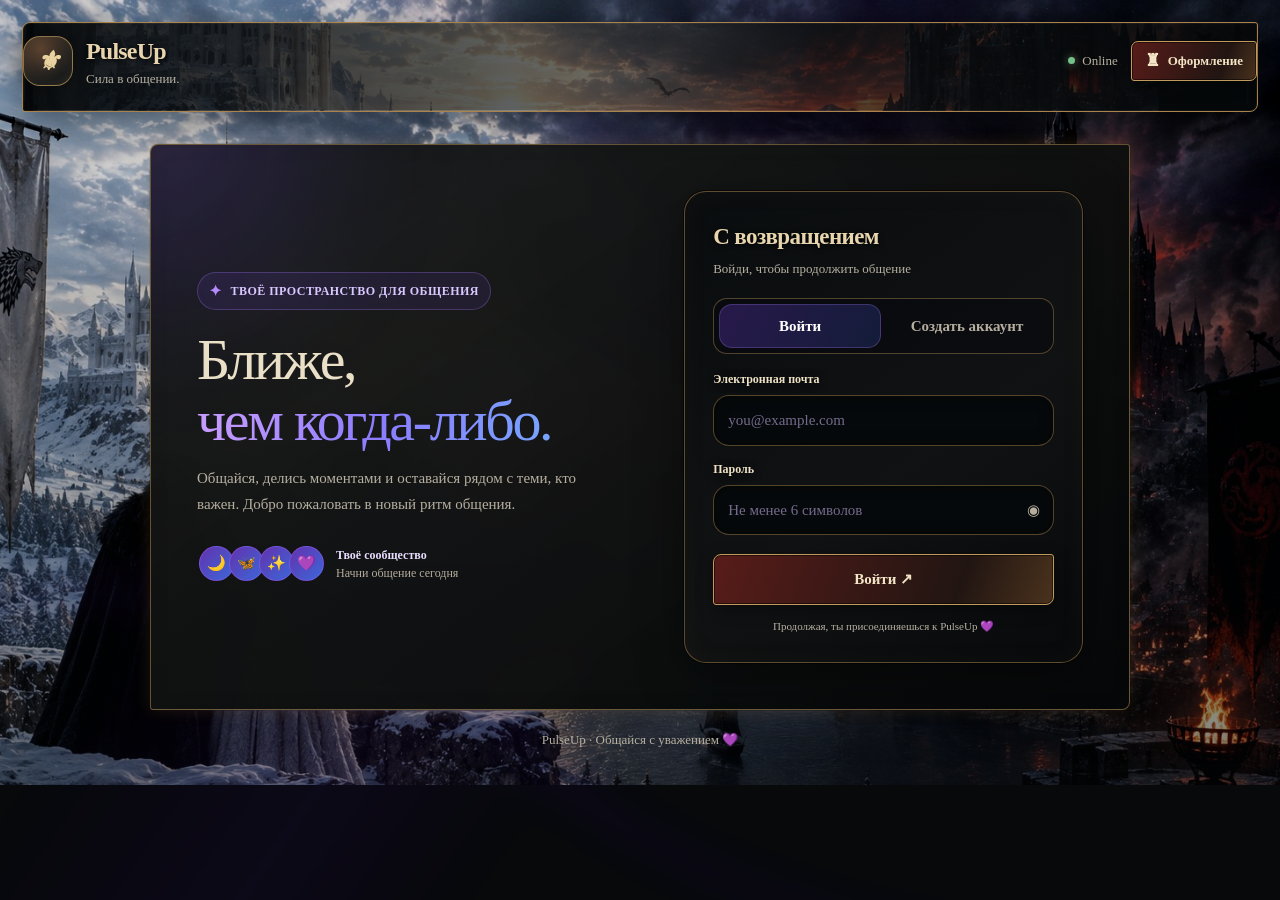
==== commit f4344c05: "Add files via upload" ====
--- a/index.html
+++ b/index.html
@@ -1174,6 +1174,313 @@
   @media(prefers-reduced-motion:reduce) {body[data-site-theme="japanese"]::before {transition:none!important;animation:none!important}}
 </style>
 
+
+<style id="pulseup-japanese-background-art-fix">
+/* Japanese preset: distinct illustrated landscape for each profile background. */
+body[data-site-theme="japanese"] #profileEnergyPreview, body[data-site-theme="japanese"] .profile-energy-surface { background-size:cover!important; background-position:center!important; background-repeat:no-repeat!important; }
+body[data-site-theme="japanese"] #profileEnergyPreview[data-energy-bg="cosmos"], body[data-site-theme="japanese"] .profile-energy-surface[data-energy-bg="cosmos"]{background-image:linear-gradient(90deg,rgba(4,5,12,.30),rgba(4,5,12,.08) 50%,rgba(4,5,12,.38)),url("[data-uri]");}
+body[data-site-theme="japanese"] .energy-background-choice[data-energy-bg="cosmos"] .energy-background-swatch{background-image:linear-gradient(180deg,rgba(4,5,12,.08),rgba(4,5,12,.28)),url("[data-uri]");background-size:cover!important;background-position:center!important;}
+body[data-site-theme="japanese"] #profileEnergyPreview[data-energy-bg="sunset"], body[data-site-theme="japanese"] .profile-energy-surface[data-energy-bg="sunset"]{background-image:linear-gradient(90deg,rgba(4,5,12,.30),rgba(4,5,12,.08) 50%,rgba(4,5,12,.38)),url("[data-uri]");}
+body[data-site-theme="japanese"] .energy-background-choice[data-energy-bg="sunset"] .energy-background-swatch{background-image:linear-gradient(180deg,rgba(4,5,12,.08),rgba(4,5,12,.28)),url("[data-uri]");background-size:cover!important;background-position:center!important;}
+body[data-site-theme="japanese"] #profileEnergyPreview[data-energy-bg="ocean"], body[data-site-theme="japanese"] .profile-energy-surface[data-energy-bg="ocean"]{background-image:linear-gradient(90deg,rgba(4,5,12,.30),rgba(4,5,12,.08) 50%,rgba(4,5,12,.38)),url("[data-uri]");}
+body[data-site-theme="japanese"] .energy-background-choice[data-energy-bg="ocean"] .energy-background-swatch{background-image:linear-gradient(180deg,rgba(4,5,12,.08),rgba(4,5,12,.28)),url("[data-uri]